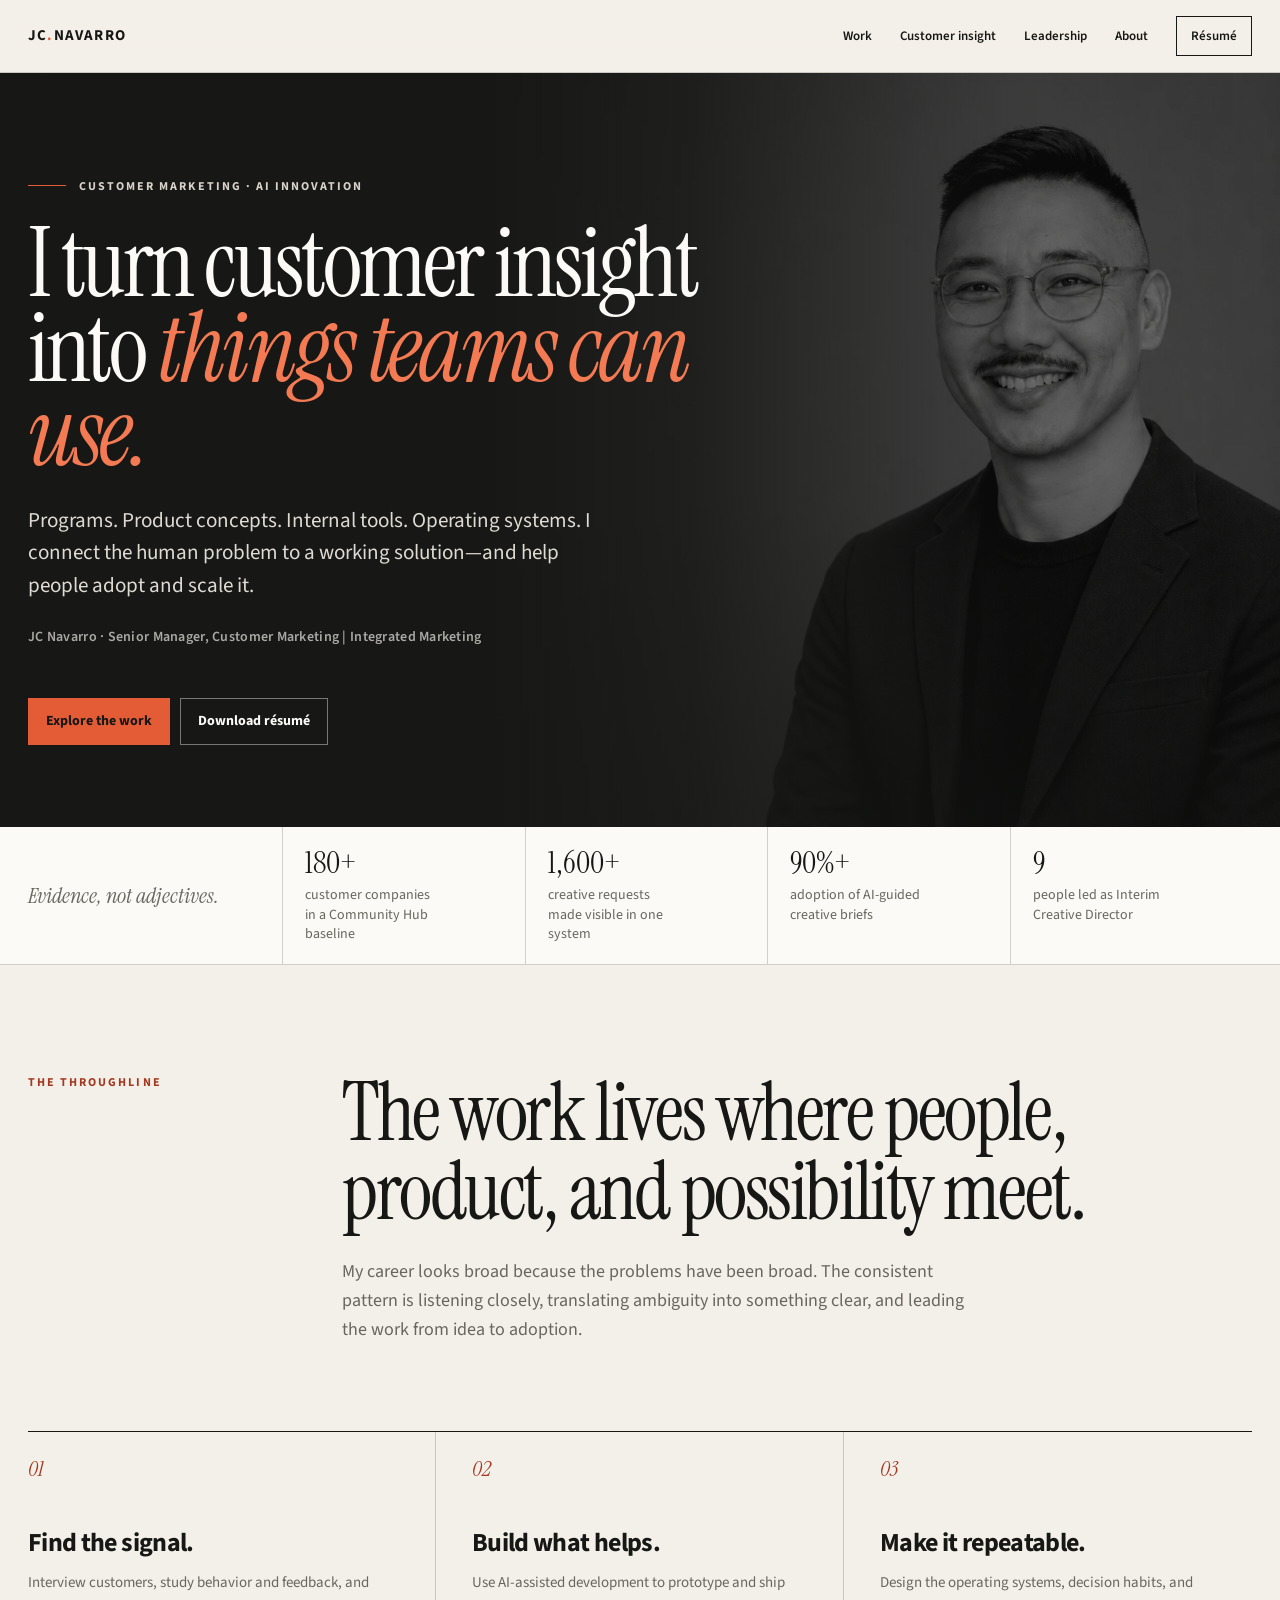
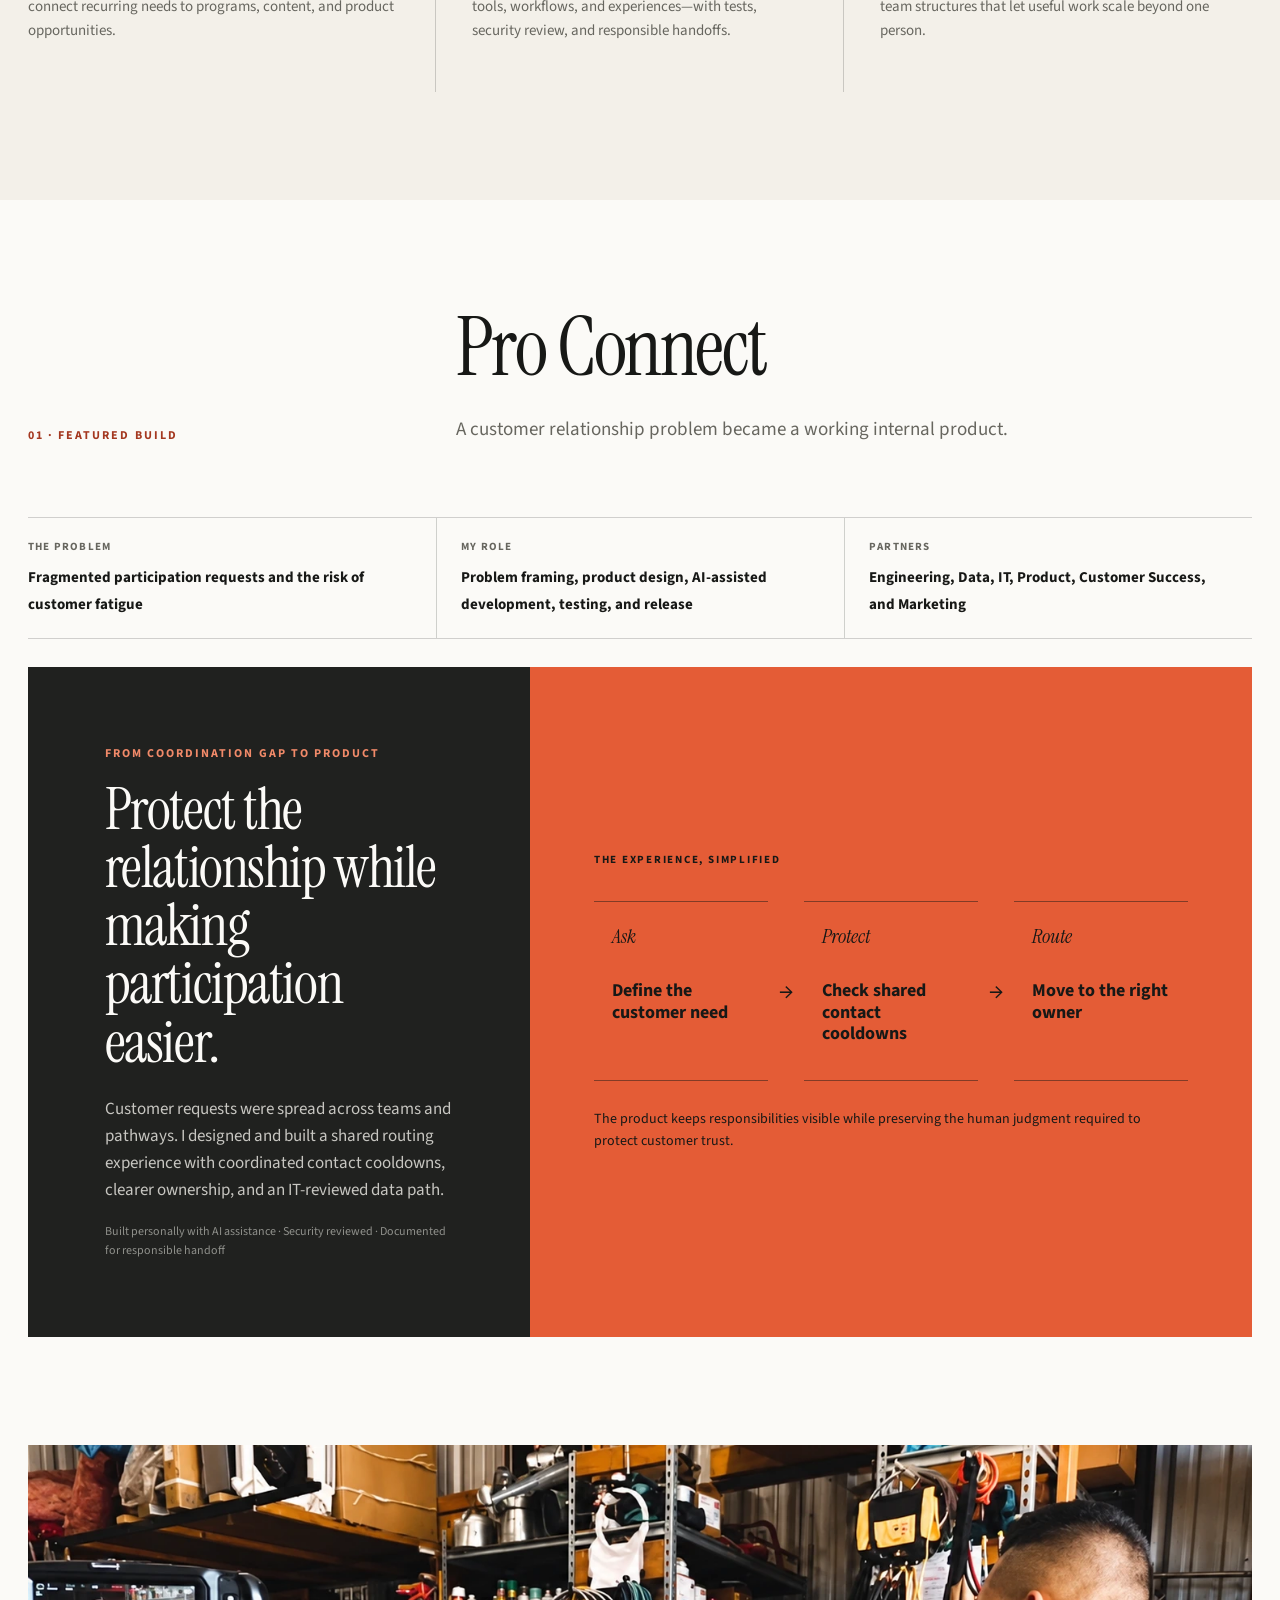
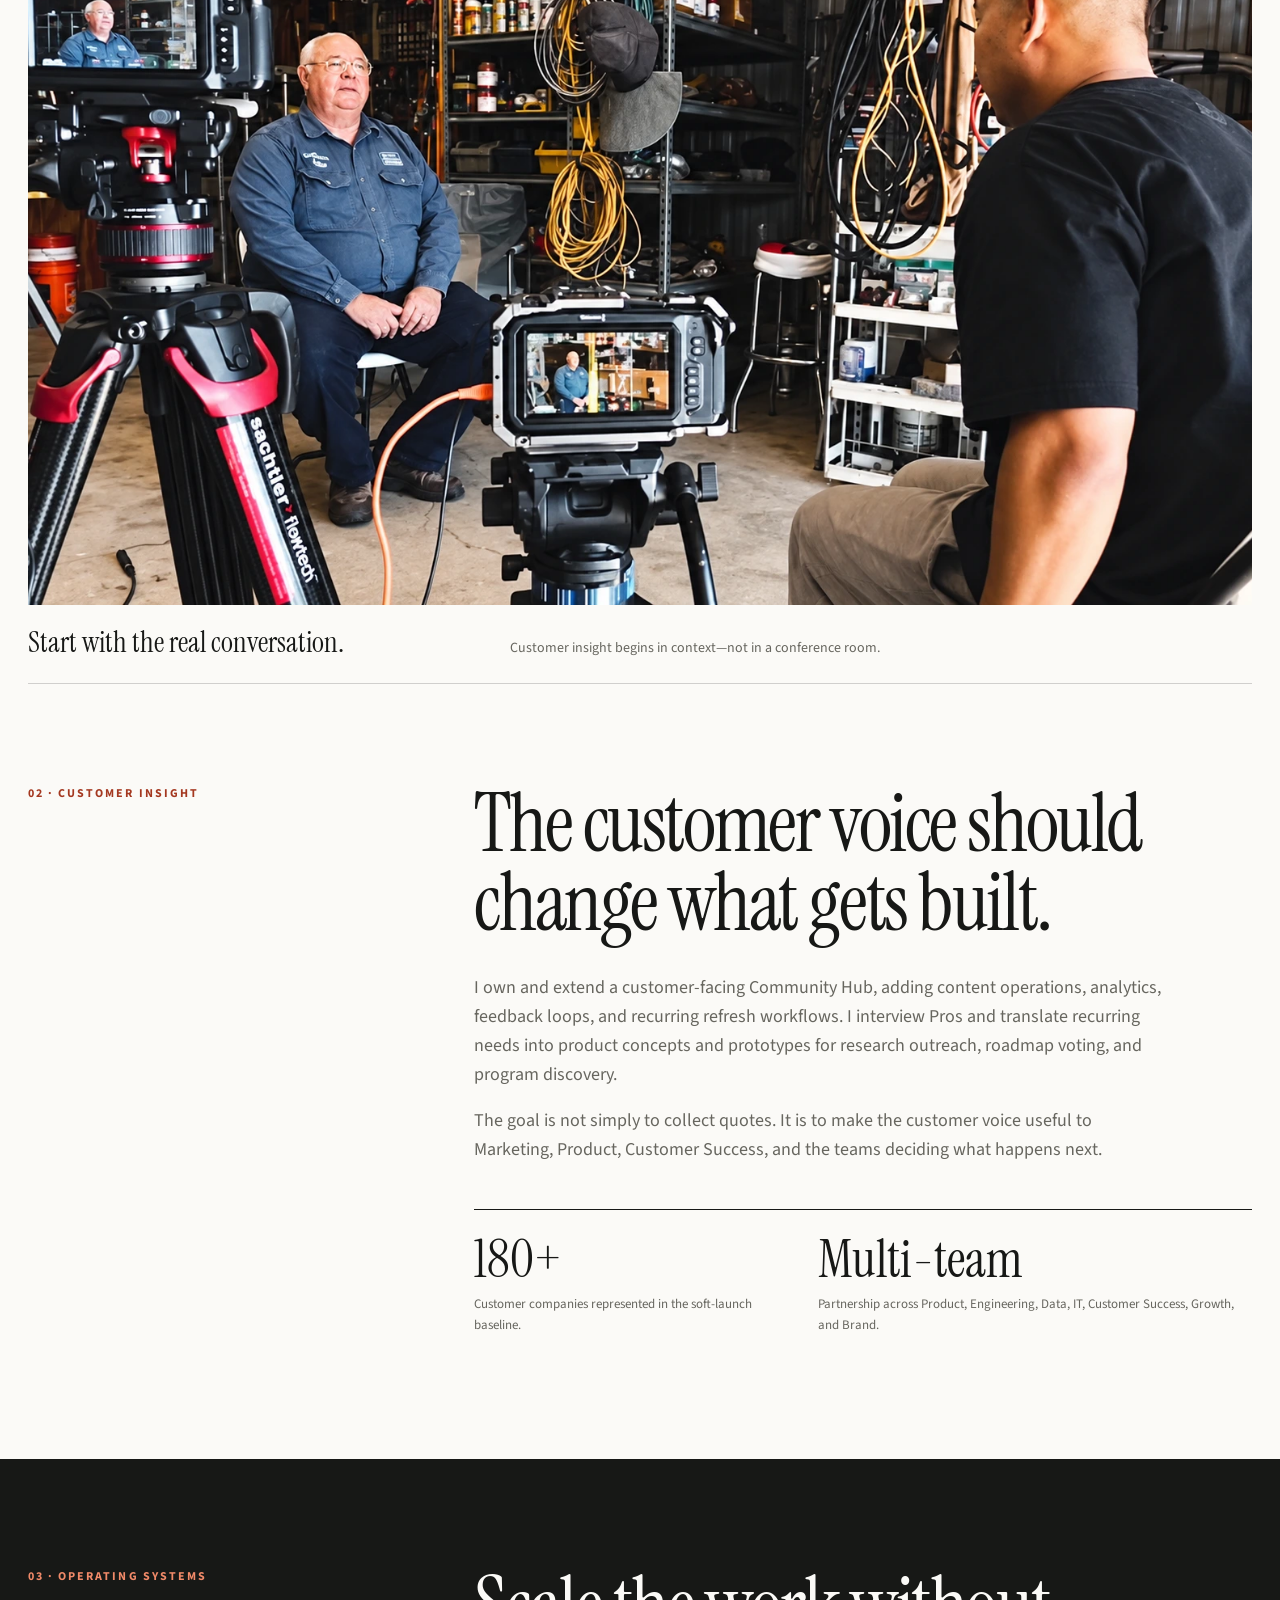
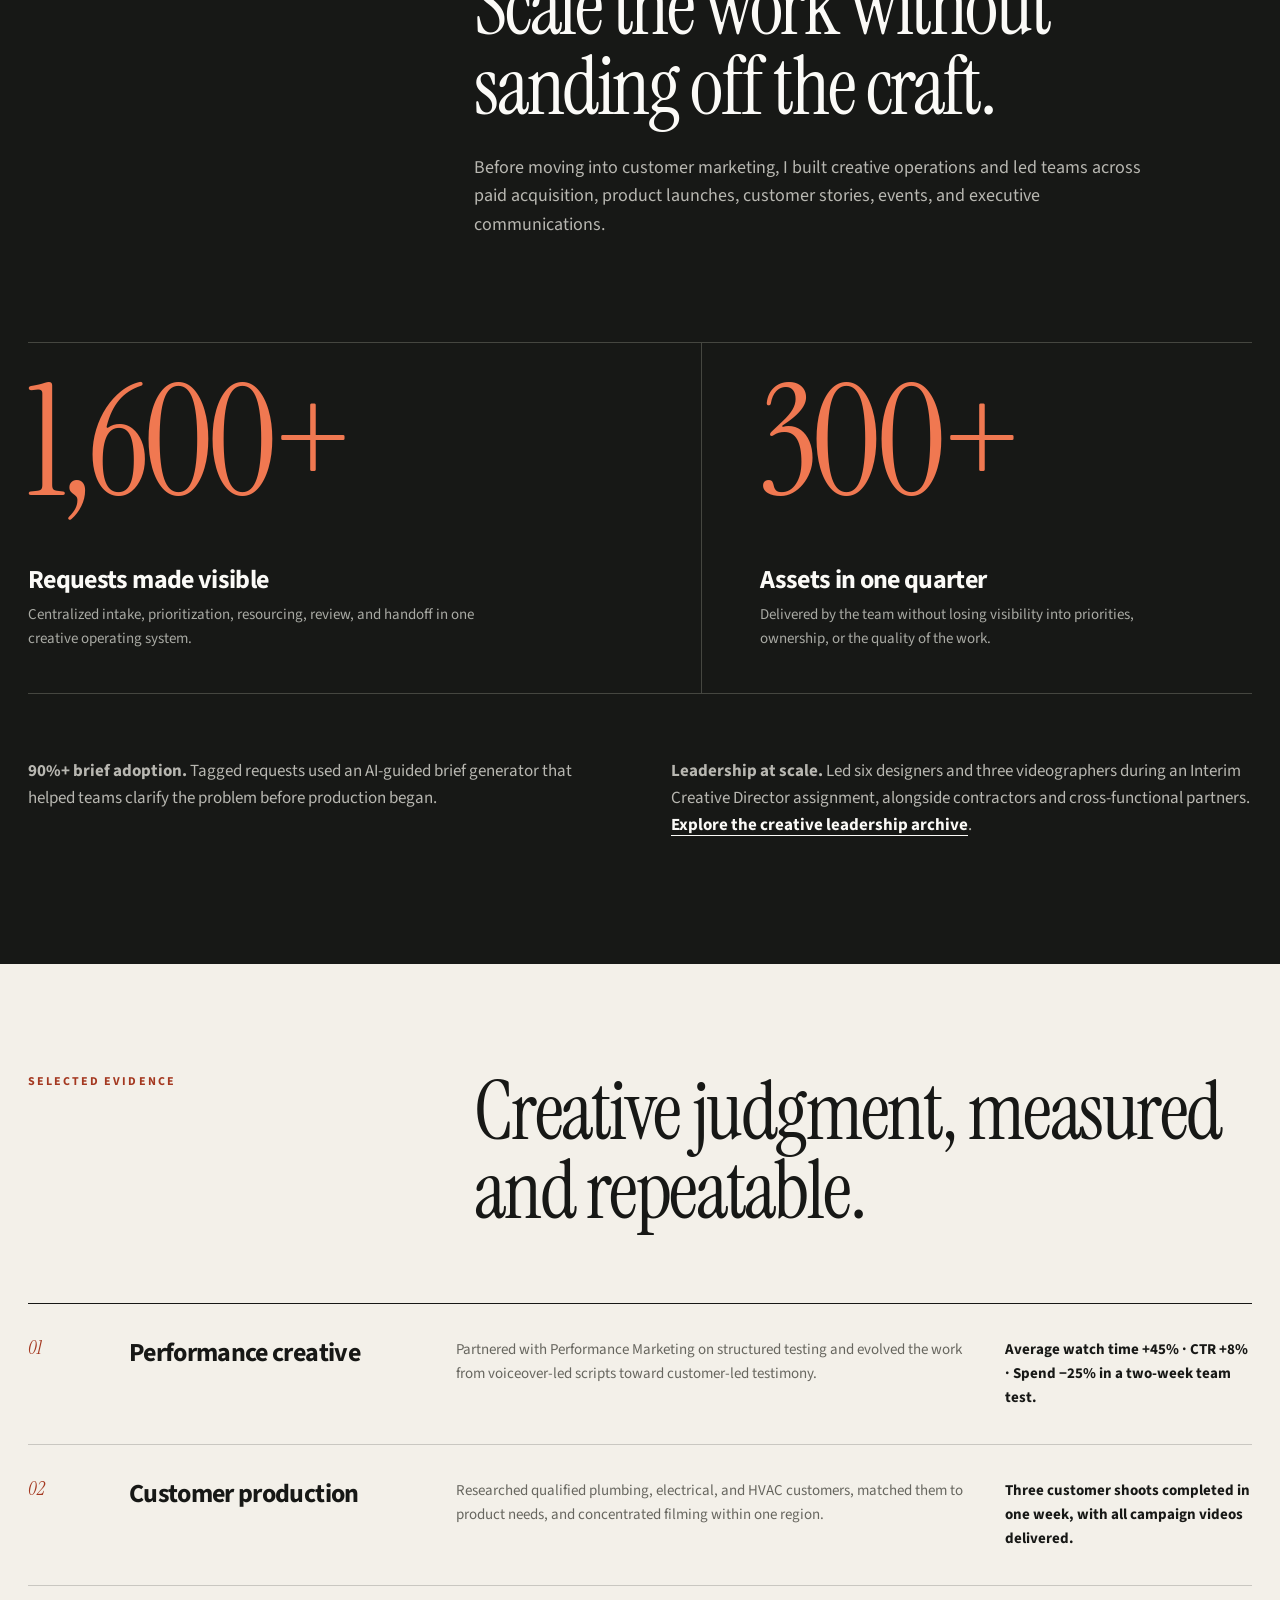
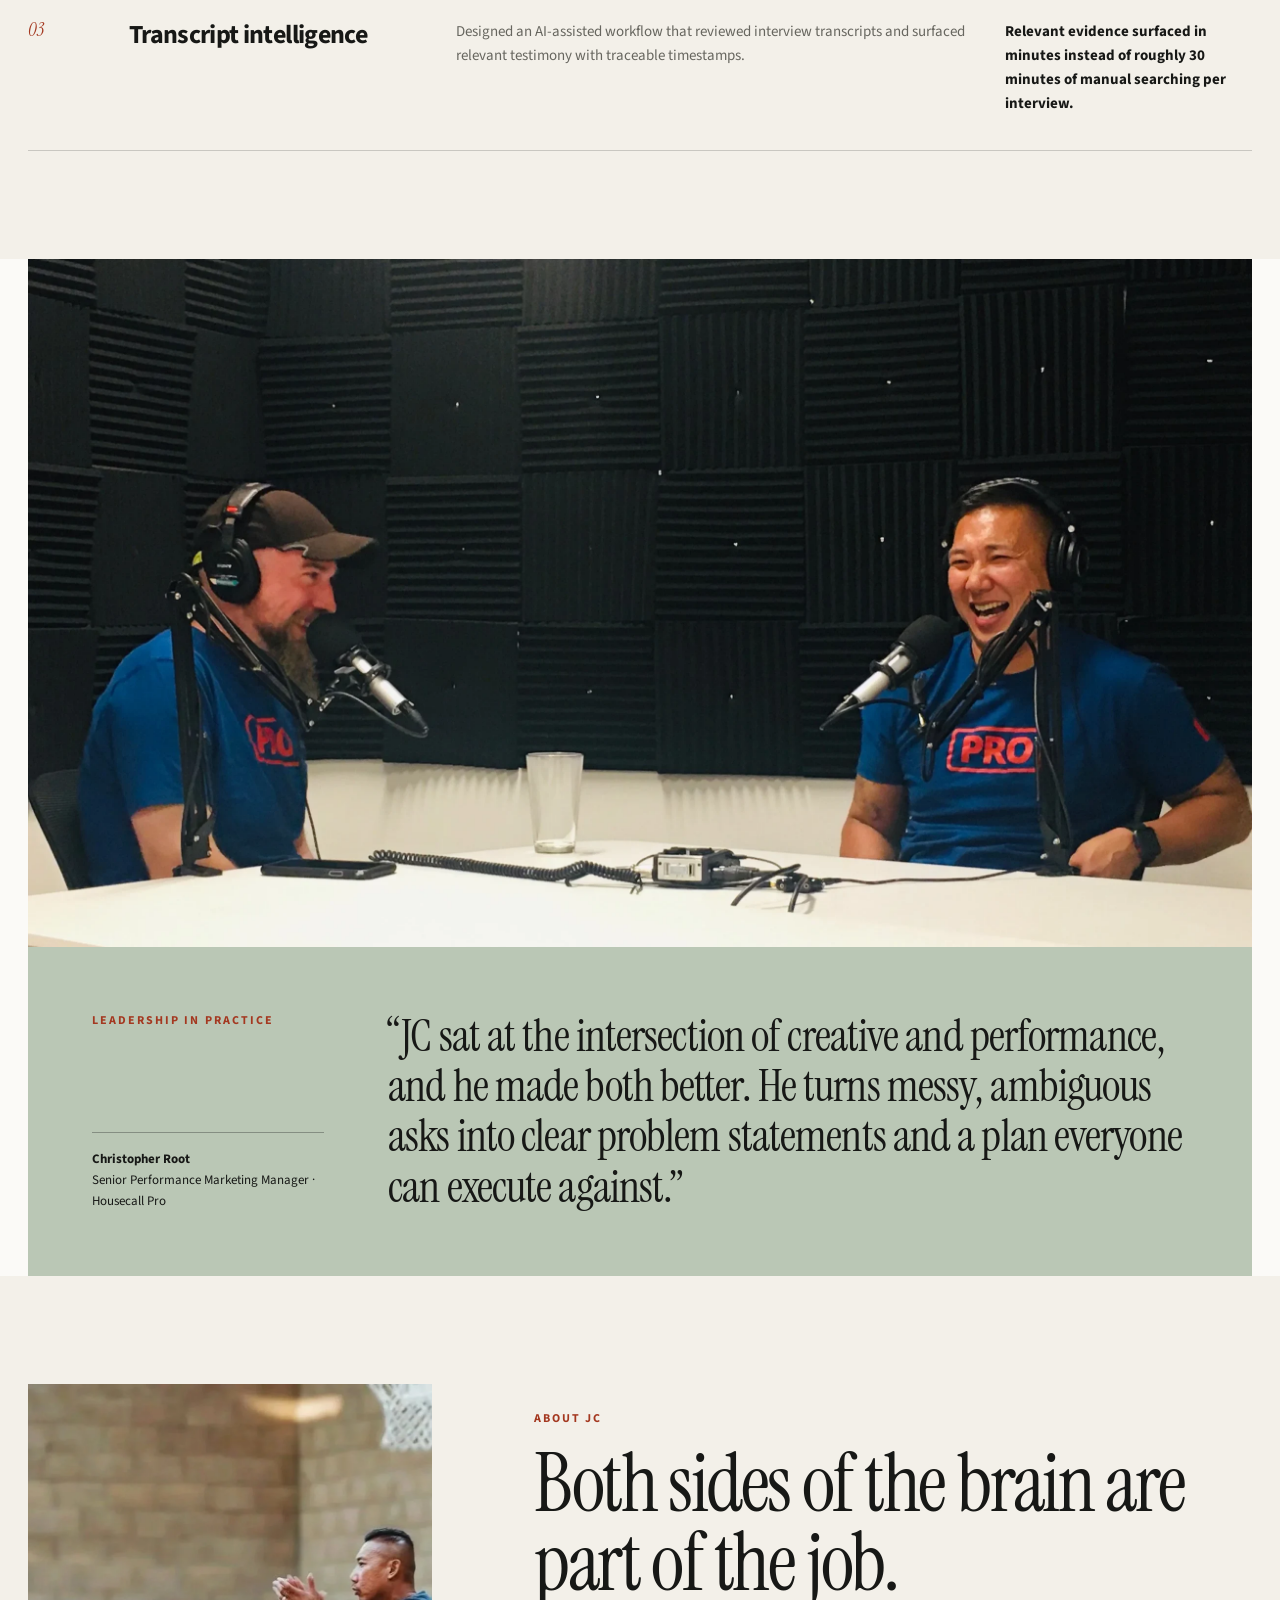
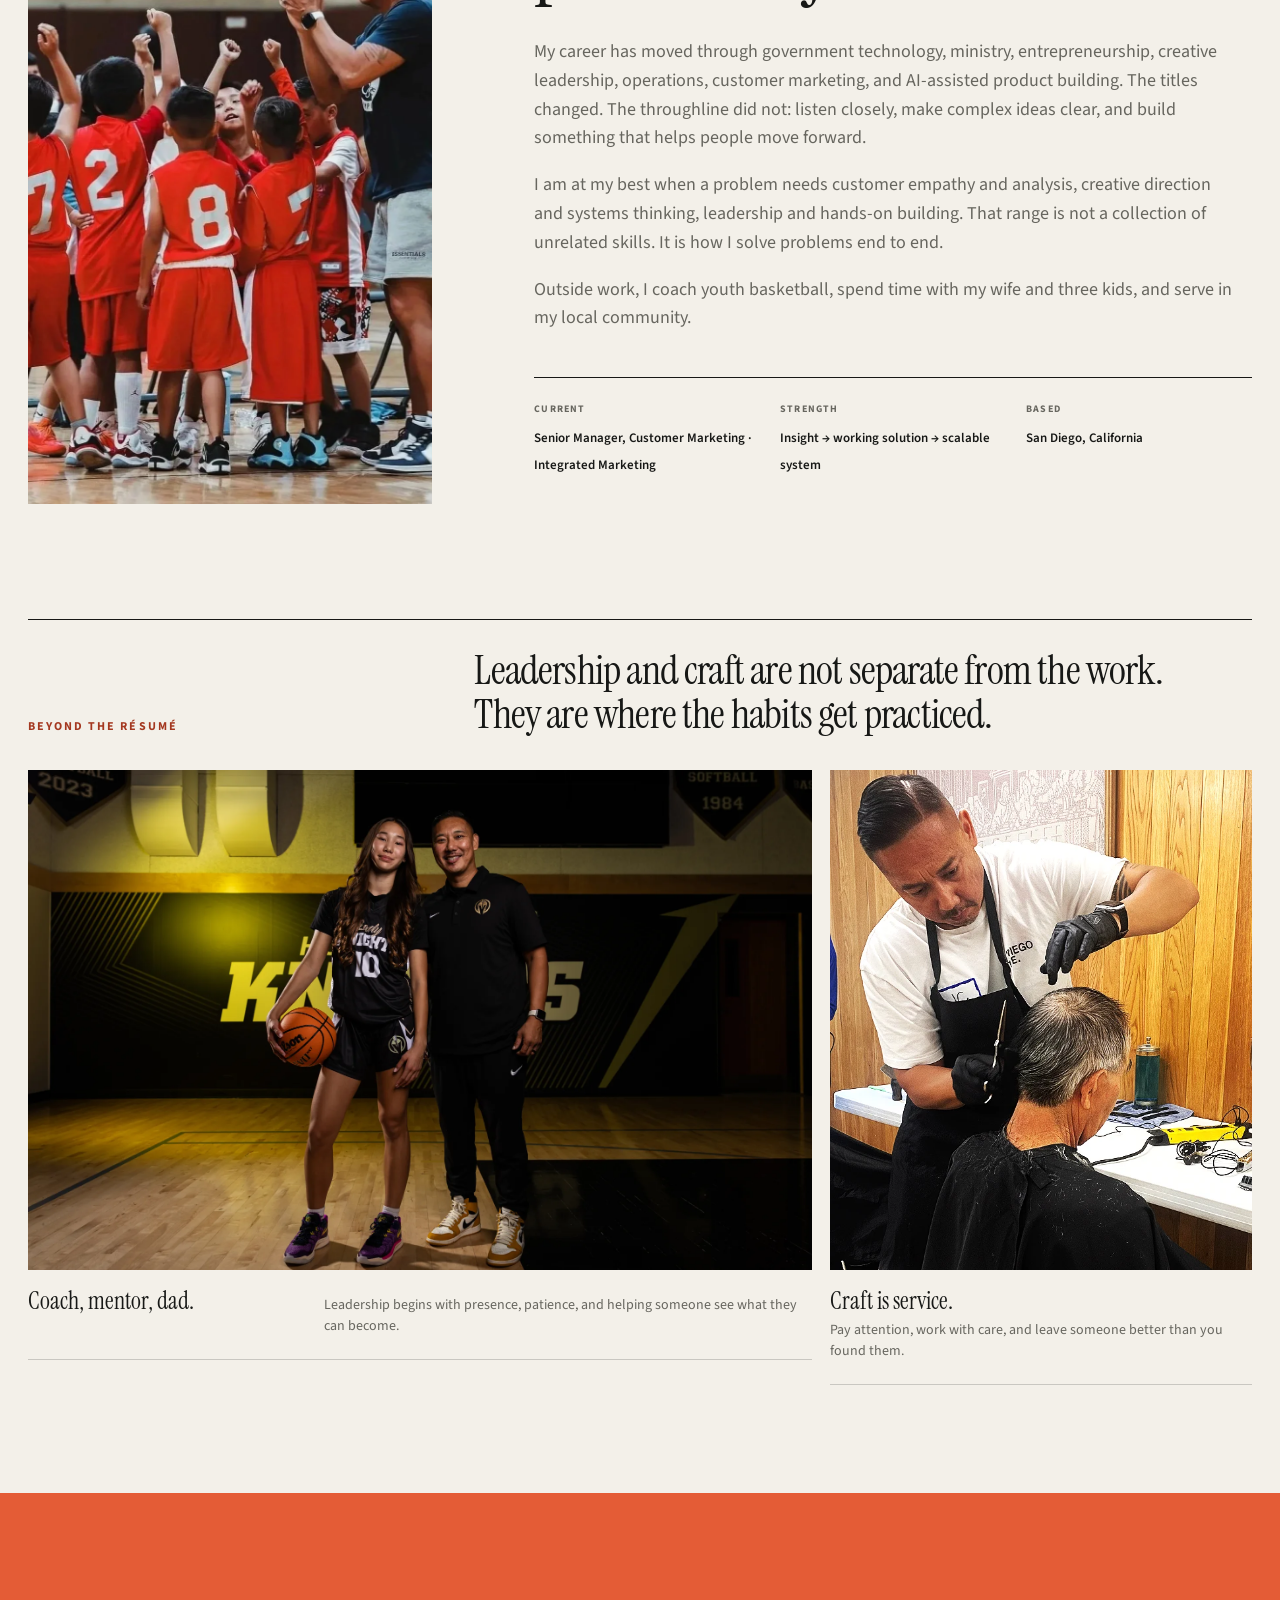
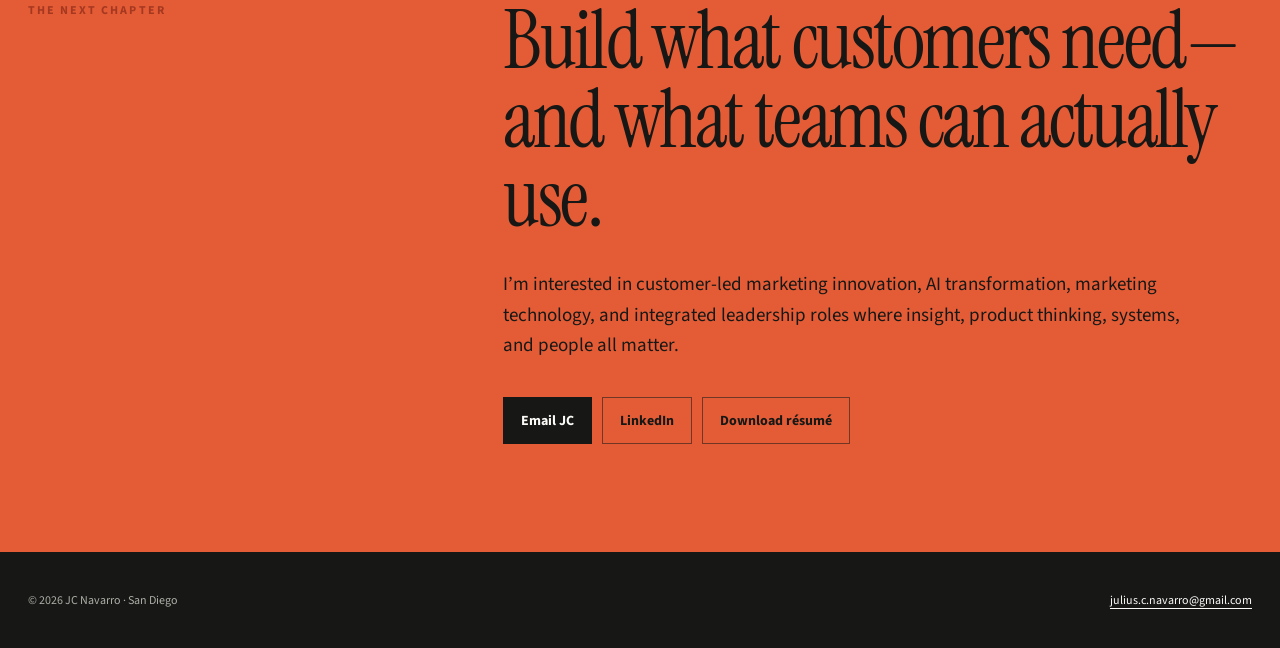
==== index.html @ 41248822 "Add life beyond the resume photo story" ====
<!doctype html>
<html lang="en">
<head>
  <meta charset="utf-8">
  <meta name="viewport" content="width=device-width, initial-scale=1">
  <meta name="description" content="JC Navarro is a customer marketing and AI innovation leader who turns customer insight into programs, products, internal tools, and scalable operating systems.">
  <title>JC Navarro — Customer Marketing and AI Innovation</title>
  <link rel="preconnect" href="https://fonts.googleapis.com">
  <link rel="preconnect" href="https://fonts.gstatic.com" crossorigin>
  <link href="https://fonts.googleapis.com/css2?family=Instrument+Serif:ital@0;1&amp;family=Source+Sans+3:wght@400;500;600;700&amp;display=swap" rel="stylesheet">
  <link rel="canonical" href="https://jcnavarro.net/">
  <link rel="icon" href="assets/favicon.ico">
  <link rel="apple-touch-icon" href="assets/apple-touch-icon.png">
  <meta property="og:image" content="assets/jc-navarro-hero-linkedin-bw-v3.webp">
  <meta property="og:title" content="JC Navarro — Customer Marketing and AI Innovation">
  <meta property="og:description" content="Customer insight, AI-assisted product building, creative systems, and team leadership.">
  <meta name="twitter:card" content="summary_large_image">
  <script type="application/ld+json">
  {
    "@context": "https://schema.org",
    "@type": "Person",
    "name": "JC Navarro",
    "url": "https://jcnavarro.net/",
    "jobTitle": "Senior Manager, Community Marketing",
    "worksFor": {"@type": "Organization", "name": "Housecall Pro"},
    "sameAs": ["https://www.linkedin.com/in/navarrojc/"]
  }
  </script>
  <style>
    :root {
      --ink: #171816;
      --paper: #f3f0e9;
      --white: #fbfaf7;
      --muted: #67665f;
      --accent: #e45c36;
      --accent-dark: #a43820;
      --sage: #bac7b5;
      --line: rgba(23, 24, 22, .19);
      --max: 1240px;
    }
    * { box-sizing: border-box; }
    html { scroll-behavior: smooth; }
    body { margin: 0; background: var(--paper); color: var(--ink); font: 400 17px/1.6 "Source Sans 3", sans-serif; }
    a { color: inherit; }
    img { display: block; max-width: 100%; }
    h1, h2, h3, p { margin-top: 0; }
    .shell { width: min(calc(100% - 56px), var(--max)); margin-inline: auto; }
    .skip { position: absolute; left: 18px; top: -80px; z-index: 100; padding: 10px 14px; background: var(--white); }
    .skip:focus { top: 12px; }
    a:focus-visible { outline: 3px solid #5778e8; outline-offset: 5px; }
    header { position: sticky; top: 0; z-index: 50; background: rgba(243, 240, 233, .92); border-bottom: 1px solid var(--line); backdrop-filter: blur(18px); }
    nav { min-height: 72px; display: flex; align-items: center; justify-content: space-between; gap: 28px; }
    .mark { text-decoration: none; font-size: 15px; font-weight: 700; letter-spacing: .08em; }
    .mark span { color: var(--accent); }
    .navlinks { display: flex; align-items: center; gap: 28px; }
    .navlinks a { text-decoration: none; font-size: 13px; font-weight: 600; }
    .navlinks a:not(.resume-link):hover { color: var(--accent-dark); }
    .resume-link { padding: 9px 14px; border: 1px solid var(--ink); }
    .resume-link:hover { background: var(--ink); color: var(--white); }
    .hero { position: relative; min-height: 735px; overflow: hidden; background: #171816; color: var(--white); }
    .hero-image { position: absolute; inset: 0; width: 100%; height: 100%; object-fit: cover; object-position: right center; filter: brightness(.62) contrast(1.08); }
    .hero:after { content: ""; position: absolute; inset: 0; background: linear-gradient(90deg, #171816 0%, #171816 38%, rgba(23,24,22,.88) 54%, rgba(23,24,22,.38) 79%, rgba(23,24,22,.28) 100%), linear-gradient(0deg, rgba(23,24,22,.4), transparent 42%); }
    .hero-content { position: relative; z-index: 2; min-height: 735px; display: flex; flex-direction: column; justify-content: center; align-items: flex-start; padding-block: 104px 82px; }
    .overline { margin-bottom: 26px; color: #d8d3ca; font-size: 12px; font-weight: 700; letter-spacing: .17em; text-transform: uppercase; }
    .overline:before { content: ""; display: inline-block; width: 38px; height: 1px; margin: 0 13px 4px 0; background: var(--accent); }
    h1 { max-width: 760px; margin-bottom: 28px; font: 400 clamp(63px, 7.5vw, 112px)/.88 "Instrument Serif", serif; letter-spacing: -.035em; }
    h1 em { color: #f47a53; font-weight: 400; }
    .hero-intro { max-width: 565px; margin-bottom: 0; color: #dedbd4; font-size: clamp(18px, 1.65vw, 22px); line-height: 1.55; }
    .hero-role { margin-top: 24px; color: #aaa9a4; font-size: 14px; font-weight: 600; letter-spacing: .02em; }
    .hero-actions { display: flex; flex-wrap: wrap; gap: 10px; margin-top: 36px; }
    .button { display: inline-flex; min-height: 47px; align-items: center; justify-content: center; padding: 11px 17px; border: 1px solid #777873; color: var(--white); text-decoration: none; font-size: 14px; font-weight: 700; }
    .button.primary { background: var(--accent); border-color: var(--accent); color: #171816; }
    .button:hover { background: var(--white); border-color: var(--white); color: var(--ink); }
    .proof-line { background: var(--white); border-bottom: 1px solid var(--line); }
    .proof-line .shell { min-height: 118px; display: grid; grid-template-columns: 1.05fr repeat(4, 1fr); align-items: stretch; }
    .proof-title { display: flex; align-items: center; padding-right: 28px; color: var(--muted); font: italic 22px/1.15 "Instrument Serif", serif; }
    .proof-item { min-height: 118px; display: flex; flex-direction: column; justify-content: flex-start; padding: 20px 22px; border-left: 1px solid var(--line); }
    .proof-item strong { font: 400 31px/1 "Instrument Serif", serif; font-variant-numeric: lining-nums tabular-nums; font-feature-settings: "lnum" 1, "tnum" 1; }
    .proof-item span { max-width: 19ch; margin-top: 8px; color: var(--muted); font-size: 14px; line-height: 1.38; }
    .section { padding-block: 108px; }
    .section.white { background: var(--white); }
    .eyebrow { color: var(--accent-dark); font-size: 12px; font-weight: 700; letter-spacing: .17em; text-transform: uppercase; }
    .eyebrow.light { color: #f18a69; }
    h2 { margin-bottom: 0; font: 400 clamp(49px, 6.3vw, 88px)/.98 "Instrument Serif", serif; letter-spacing: -.03em; }
    h3 { font-size: 26px; line-height: 1.17; letter-spacing: -.025em; }
    .thesis { display: grid; grid-template-columns: minmax(150px, .48fr) minmax(0, 1.72fr); gap: 60px; align-items: start; }
    .thesis h2 { max-width: 870px; }
    .thesis-copy { max-width: 650px; margin: 26px 0 0; }
    .thesis-copy p { color: var(--muted); font-size: 18px; line-height: 1.62; }
    .disciplines { display: grid; grid-template-columns: repeat(3, 1fr); margin-top: 68px; border-top: 1px solid var(--ink); }
    .discipline { min-height: 260px; padding: 26px 36px 0 0; border-right: 1px solid var(--line); }
    .discipline + .discipline { padding-left: 36px; }
    .discipline:last-child { border-right: 0; }
    .discipline-number { color: var(--accent-dark); font: italic 22px/1 "Instrument Serif", serif; }
    .discipline h3 { margin: 48px 0 13px; }
    .discipline p { color: var(--muted); font-size: 15px; }
    .case-hero { display: grid; grid-template-columns: .62fr 1.38fr; gap: 70px; align-items: end; margin-bottom: 72px; }
    .case-hero h2 { max-width: 850px; }
    .case-summary { max-width: 650px; margin: 28px 0 0; color: var(--muted); font-size: 19px; }
    .case-meta { display: grid; grid-template-columns: repeat(3, 1fr); margin-bottom: 28px; border-block: 1px solid var(--line); }
    .meta-item { padding: 20px 24px 20px 0; }
    .meta-item + .meta-item { padding-left: 24px; border-left: 1px solid var(--line); }
    .meta-item small { display: block; margin-bottom: 8px; color: var(--muted); font-size: 11px; font-weight: 700; letter-spacing: .11em; text-transform: uppercase; }
    .meta-item strong { font-size: 15px; line-height: 1.4; }
    .product-story { display: grid; grid-template-columns: minmax(0, .82fr) minmax(0, 1.18fr); min-height: 600px; background: #20211f; color: var(--white); }
    .product-narrative { padding: clamp(38px, 6vw, 84px); display: flex; flex-direction: column; justify-content: space-between; }
    .product-narrative h3 { max-width: 490px; margin: 18px 0 24px; font: 400 clamp(39px, 4.5vw, 62px)/1.01 "Instrument Serif", serif; }
    .product-narrative p { max-width: 530px; color: #c7c6c1; font-size: 17px; }
    .product-footnote { color: #8f908b; font-size: 12px; }
    .product-map { padding: clamp(36px, 5vw, 72px); background: var(--accent); color: var(--ink); display: flex; flex-direction: column; justify-content: center; }
    .map-label { margin-bottom: 32px; font-size: 11px; font-weight: 700; letter-spacing: .16em; text-transform: uppercase; }
    .route { display: grid; grid-template-columns: 1fr 36px 1fr 36px 1fr; align-items: stretch; }
    .route-step { min-height: 180px; padding: 24px 18px; border-block: 1px solid rgba(23,24,22,.48); display: flex; flex-direction: column; justify-content: flex-start; gap: 34px; }
    .route-step span { font: italic 20px/1 "Instrument Serif", serif; }
    .route-step strong { font-size: 18px; line-height: 1.2; }
    .route-arrow { align-self: center; text-align: center; font-size: 23px; }
    .route-note { max-width: 560px; margin: 28px 0 0; font-size: 14px; line-height: 1.55; }
    .photo-story { padding-block: 0; background: var(--white); }
    .photo-frame { position: relative; }
    .photo-frame img { width: 100%; max-height: 760px; object-fit: cover; }
    .photo-caption { display: grid; grid-template-columns: minmax(260px, .75fr) minmax(300px, 1.25fr); gap: 36px; align-items: baseline; width: 100%; padding: 22px 0 24px; border-bottom: 1px solid var(--line); }
    .photo-caption strong { font: 400 29px/1.1 "Instrument Serif", serif; }
    .photo-caption span { color: var(--muted); font-size: 14px; }
    .customer-copy { display: grid; grid-template-columns: .65fr 1.35fr; gap: 72px; padding-block: 100px 124px; }
    .customer-copy h2 { max-width: 820px; }
    .customer-body { max-width: 690px; margin-top: 32px; color: var(--muted); font-size: 18px; }
    .customer-outcomes { display: grid; grid-template-columns: 1fr 1.4fr; gap: 34px; margin-top: 44px; padding-top: 24px; border-top: 1px solid var(--ink); }
    .customer-outcomes strong { display: block; font: 400 52px/1 "Instrument Serif", serif; }
    .customer-outcomes span { display: block; margin-top: 8px; color: var(--muted); font-size: 13px; }
    .systems { background: var(--ink); color: var(--white); }
    .systems-head { display: grid; grid-template-columns: .65fr 1.35fr; gap: 72px; }
    .systems-head h2 { max-width: 850px; }
    .systems-intro { max-width: 680px; margin-top: 28px; color: #b8b7b1; font-size: 18px; }
    .numbers { display: grid; grid-template-columns: 1.1fr .9fr; margin-top: 84px; border-block: 1px solid #454640; }
    .number { min-height: 350px; padding: 42px 58px 42px 0; display: flex; flex-direction: column; justify-content: space-between; }
    .number + .number { padding-left: 58px; border-left: 1px solid #454640; }
    .number strong { color: #f07851; font: 400 clamp(82px, 12vw, 165px)/.76 "Instrument Serif", serif; letter-spacing: -.04em; }
    .number h3 { margin: 35px 0 8px; color: var(--white); }
    .number p { max-width: 470px; margin-bottom: 0; color: #a9aaa4; font-size: 15px; }
    .systems-lower { display: grid; grid-template-columns: 1fr 1fr; gap: 62px; padding-top: 64px; }
    .systems-lower p { color: #b8b7b1; }
    .systems-lower a { color: var(--white); font-weight: 700; text-underline-offset: 5px; }
    .work-head { display: grid; grid-template-columns: .65fr 1.35fr; gap: 72px; margin-bottom: 72px; }
    .work-list { border-top: 1px solid var(--ink); }
    .work-row { display: grid; grid-template-columns: .13fr .57fr 1fr .48fr; gap: 34px; padding: 34px 0; border-bottom: 1px solid var(--line); align-items: start; }
    .work-index { color: var(--accent-dark); font: italic 19px/1 "Instrument Serif", serif; }
    .work-row h3 { margin-bottom: 0; }
    .work-row p { margin-bottom: 0; color: var(--muted); font-size: 15px; }
    .work-result { color: var(--ink)!important; font-weight: 700; }
    .leadership { padding-block: 0; background: var(--white); }
    .leadership-image { position: relative; }
    .leadership-image img { width: 100%; height: auto; aspect-ratio: 16 / 9; object-fit: cover; }
    .quote-panel { display: grid; grid-template-columns: minmax(220px, .45fr) minmax(0, 1.55fr); gap: 28px 64px; align-items: start; width: 100%; padding: clamp(38px, 5vw, 70px); background: var(--sage); }
    .quote-panel .eyebrow { grid-column: 1; grid-row: 1; }
    blockquote { grid-column: 2; grid-row: 1 / span 2; margin: 0; font: 400 clamp(30px, 3.5vw, 48px)/1.12 "Instrument Serif", serif; letter-spacing: -.02em; }
    .quote-person { grid-column: 1; grid-row: 2; align-self: end; padding-top: 16px; border-top: 1px solid rgba(23,24,22,.32); font-size: 13px; }
    .quote-person strong { display: block; }
    .about { display: grid; grid-template-columns: minmax(280px, .72fr) minmax(0, 1.28fr); gap: clamp(54px, 8vw, 120px); align-items: center; }
    .about figure { margin: 0; }
    .about figure img { width: 100%; max-height: 720px; object-fit: cover; object-position: center 28%; }
    .about-copy h2 { max-width: 780px; margin: 16px 0 36px; }
    .about-copy > p { max-width: 700px; color: var(--muted); font-size: 18px; }
    .about-facts { display: grid; grid-template-columns: repeat(3, 1fr); gap: 20px; margin-top: 44px; padding-top: 23px; border-top: 1px solid var(--ink); }
    .about-facts small { display: block; margin-bottom: 7px; color: var(--muted); font-size: 10px; font-weight: 700; letter-spacing: .12em; text-transform: uppercase; }
    .about-facts span { font-size: 13px; font-weight: 600; line-height: 1.4; }
    .life-strip { margin-top: clamp(72px, 9vw, 120px); padding-top: 28px; border-top: 1px solid var(--ink); }
    .life-strip-head { display: grid; grid-template-columns: .65fr 1.35fr; gap: 72px; align-items: end; margin-bottom: 34px; }
    .life-strip-head p { max-width: 720px; margin: 0; font: 400 clamp(28px, 3.2vw, 43px)/1.08 "Instrument Serif", serif; letter-spacing: -.02em; }
    .life-gallery { display: grid; grid-template-columns: 1.3fr .7fr; gap: 18px; }
    .life-card { margin: 0; }
    .life-card img { width: 100%; height: 500px; object-fit: cover; }
    .life-card-wide img { object-position: 68% center; }
    .life-card figcaption { display: grid; grid-template-columns: minmax(170px, .72fr) minmax(0, 1.28fr); gap: 22px; align-items: baseline; padding: 18px 0 22px; border-bottom: 1px solid var(--line); }
    .life-card figcaption strong { font: 400 24px/1.08 "Instrument Serif", serif; }
    .life-card figcaption span { color: var(--muted); font-size: 14px; line-height: 1.5; }
    .life-card-haircut figcaption { grid-template-columns: 1fr; gap: 6px; }
    .closing { background: var(--accent); }
    .closing-grid { display: grid; grid-template-columns: .7fr 1.3fr; gap: 72px; align-items: start; }
    .closing h2 { max-width: 850px; }
    .closing-copy { max-width: 690px; margin: 32px 0 0; font-size: 19px; }
    .closing .button { border-color: rgba(23,24,22,.55); color: var(--ink); }
    .closing .button.primary { background: var(--ink); border-color: var(--ink); color: var(--white); }
    .closing .button:hover { background: var(--white); border-color: var(--white); color: var(--ink); }
    footer { background: var(--ink); color: #adada7; }
    footer .shell { min-height: 96px; display: flex; align-items: center; justify-content: space-between; gap: 20px; font-size: 12px; }
    footer a { color: var(--white); text-underline-offset: 4px; }
    .section[id] { scroll-margin-top: 72px; }
    @media (max-width: 980px) {
      .hero-image { width: 100%; object-position: right center; }
      .hero:after { background: linear-gradient(90deg, #171816 0%, rgba(23,24,22,.97) 42%, rgba(23,24,22,.5) 78%, rgba(23,24,22,.38) 100%), linear-gradient(0deg, rgba(23,24,22,.5), transparent 44%); }
      .hero-content { justify-content: flex-end; }
      .proof-line .shell { grid-template-columns: repeat(4, 1fr); }
      .proof-title { display: none; }
      .thesis, .case-hero, .customer-copy, .systems-head, .work-head, .closing-grid { grid-template-columns: 1fr; gap: 26px; }
      .thesis-copy { margin-left: 0; }
      .product-story { grid-template-columns: 1fr; }
      .product-narrative { min-height: 480px; }
      .work-row { grid-template-columns: .12fr .65fr 1.23fr; }
      .work-result { grid-column: 2 / -1; }
      .quote-panel { grid-template-columns: minmax(190px, .5fr) minmax(0, 1.5fr); gap: 28px 46px; }
    }
    @media (max-width: 700px) {
      .shell { width: min(calc(100% - 30px), var(--max)); }
      nav { min-height: 64px; }
      .navlinks a:not(.resume-link) { display: none; }
      .hero, .hero-content { min-height: 690px; }
      .hero-image { inset: 0; width: 100%; height: 52%; object-position: right center; }
      .hero:after { background: linear-gradient(0deg, #171816 0%, #171816 48%, rgba(23,24,22,.28) 72%, rgba(23,24,22,.08) 100%); }
      .hero-content { justify-content: flex-end; padding-block: 280px 48px; }
      h1 { font-size: clamp(54px, 16vw, 79px); }
      .hero-intro { font-size: 17px; }
      .hero-role { font-size: 12px; }
      .proof-line .shell { grid-template-columns: 1fr 1fr; }
      .proof-item { min-height: 94px; padding: 15px 12px; }
      .proof-item:nth-child(odd) { border-left: 0; }
      .proof-item:nth-child(-n+3) { border-bottom: 1px solid var(--line); }
      .section { padding-block: 74px; }
      h2 { font-size: clamp(45px, 14vw, 63px); }
      .disciplines { grid-template-columns: 1fr; margin-top: 55px; }
      .discipline, .discipline + .discipline { min-height: auto; padding: 24px 0 30px; border-right: 0; border-bottom: 1px solid var(--line); }
      .discipline h3 { margin-top: 28px; }
      .case-meta { grid-template-columns: 1fr; }
      .meta-item, .meta-item + .meta-item { padding: 16px 0; border-left: 0; border-bottom: 1px solid var(--line); }
      .meta-item:last-child { border-bottom: 0; }
      .product-narrative { min-height: 500px; }
      .route { grid-template-columns: 1fr; }
      .route-arrow { padding: 8px; transform: rotate(90deg); }
      .route-step { min-height: 120px; }
      .photo-caption { grid-template-columns: 1fr; gap: 6px; padding: 18px 0 20px; }
      .customer-copy { padding-block: 72px 86px; }
      .customer-outcomes, .numbers, .systems-lower { grid-template-columns: 1fr; }
      .number, .number + .number { min-height: 270px; padding: 38px 0; border-left: 0; border-bottom: 1px solid #454640; }
      .number strong { font-size: clamp(88px, 29vw, 135px); }
      .work-row { grid-template-columns: 34px 1fr; gap: 20px 14px; }
      .work-row > p, .work-result { grid-column: 2; }
      .quote-panel { grid-template-columns: 1fr; gap: 22px; padding: 34px 24px 38px; }
      .quote-panel .eyebrow, blockquote, .quote-person { grid-column: 1; grid-row: auto; }
      .about { grid-template-columns: 1fr; }
      .about figure img { max-height: 540px; object-position: center 26%; }
      .about-facts { grid-template-columns: 1fr; }
      .life-strip-head, .life-gallery { grid-template-columns: 1fr; }
      .life-strip-head { gap: 12px; }
      .life-gallery { gap: 28px; }
      .life-card img { height: auto; aspect-ratio: 4 / 3; }
      .life-card-haircut img { aspect-ratio: 4 / 5; }
      .life-card figcaption { grid-template-columns: 1fr; gap: 6px; }
      footer .shell { padding-block: 24px; flex-direction: column; align-items: flex-start; }
    }
    @media (prefers-reduced-motion: reduce) { html { scroll-behavior: auto; } }
  </style>
</head>
<body>
  <a class="skip" href="#main">Skip to content</a>
  <header>
    <nav class="shell" aria-label="Primary navigation">
      <a class="mark" href="#top">JC<span>.</span>NAVARRO</a>
      <div class="navlinks">
        <a href="#work">Work</a>
        <a href="#insight">Customer insight</a>
        <a href="#leadership">Leadership</a>
        <a href="#about">About</a>
        <a class="resume-link" href="JC_Navarro_Resume.pdf" target="_blank" rel="noopener">Résumé</a>
      </div>
    </nav>
  </header>
  <main id="main">
    <section class="hero" id="top">
      <img class="hero-image" src="assets/jc-navarro-hero-linkedin-bw-v3.webp" alt="JC Navarro smiling in a blazer in a black-and-white studio portrait" width="1672" height="941" fetchpriority="high">
      <div class="hero-content shell">
        <div class="overline">Customer marketing · AI innovation</div>
        <h1>I turn customer insight into <em>things teams can use.</em></h1>
        <p class="hero-intro">Programs. Product concepts. Internal tools. Operating systems. I connect the human problem to a working solution—and help people adopt and scale it.</p>
        <p class="hero-role">JC Navarro · Senior Manager, Customer Marketing | Integrated Marketing</p>
        <div class="hero-actions"><a class="button primary" href="#work">Explore the work</a><a class="button" href="JC_Navarro_Resume.pdf" target="_blank" rel="noopener">Download résumé</a></div>
      </div>
    </section>
    <div class="proof-line" aria-label="Selected impact"><div class="shell">
      <div class="proof-title">Evidence, not adjectives.</div>
      <div class="proof-item"><strong>180+</strong><span>customer companies in a Community Hub baseline</span></div>
      <div class="proof-item"><strong>1,600+</strong><span>creative requests made visible in one system</span></div>
      <div class="proof-item"><strong>90%+</strong><span>adoption of AI-guided creative briefs</span></div>
      <div class="proof-item"><strong>9</strong><span>people led as Interim Creative Director</span></div>
    </div></div>
    <section class="section shell">
      <div class="thesis"><div class="eyebrow">The throughline</div><div><h2>The work lives where people, product, and possibility meet.</h2><div class="thesis-copy"><p>My career looks broad because the problems have been broad. The consistent pattern is listening closely, translating ambiguity into something clear, and leading the work from idea to adoption.</p></div></div></div>
      <div class="disciplines">
        <article class="discipline"><div class="discipline-number">01</div><h3>Find the signal.</h3><p>Interview customers, study behavior and feedback, and connect recurring needs to programs, content, and product opportunities.</p></article>
        <article class="discipline"><div class="discipline-number">02</div><h3>Build what helps.</h3><p>Use AI-assisted development to prototype and ship tools, workflows, and experiences—with tests, security review, and responsible handoffs.</p></article>
        <article class="discipline"><div class="discipline-number">03</div><h3>Make it repeatable.</h3><p>Design the operating systems, decision habits, and team structures that let useful work scale beyond one person.</p></article>
      </div>
    </section>
    <section class="section white" id="work"><div class="shell">
      <div class="case-hero"><div class="eyebrow">01 · Featured build</div><div><h2>Pro Connect</h2><p class="case-summary">A customer relationship problem became a working internal product.</p></div></div>
      <div class="case-meta"><div class="meta-item"><small>The problem</small><strong>Fragmented participation requests and the risk of customer fatigue</strong></div><div class="meta-item"><small>My role</small><strong>Problem framing, product design, AI-assisted development, testing, and release</strong></div><div class="meta-item"><small>Partners</small><strong>Engineering, Data, IT, Product, Customer Success, and Marketing</strong></div></div>
      <div class="product-story"><div class="product-narrative"><div><div class="eyebrow light">From coordination gap to product</div><h3>Protect the relationship while making participation easier.</h3><p>Customer requests were spread across teams and pathways. I designed and built a shared routing experience with coordinated contact cooldowns, clearer ownership, and an IT-reviewed data path.</p></div><div class="product-footnote">Built personally with AI assistance · Security reviewed · Documented for responsible handoff</div></div>
      <div class="product-map" role="img" aria-label="Conceptual flow from a customer participation request through relationship safeguards to the right owner"><div class="map-label">The experience, simplified</div><div class="route"><div class="route-step"><span>Ask</span><strong>Define the customer need</strong></div><div class="route-arrow" aria-hidden="true">→</div><div class="route-step"><span>Protect</span><strong>Check shared contact cooldowns</strong></div><div class="route-arrow" aria-hidden="true">→</div><div class="route-step"><span>Route</span><strong>Move to the right owner</strong></div></div><p class="route-note">The product keeps responsibilities visible while preserving the human judgment required to protect customer trust.</p></div></div>
    </div></section>
    <section class="photo-story" id="insight">
      <div class="photo-frame shell"><img src="assets/jc-production-enhanced.webp" alt="JC conducting a customer interview in a service professional's workshop" width="1672" height="940" loading="lazy"><div class="photo-caption"><strong>Start with the real conversation.</strong><span>Customer insight begins in context—not in a conference room.</span></div></div>
      <div class="customer-copy shell"><div class="eyebrow">02 · Customer insight</div><div><h2>The customer voice should change what gets built.</h2><div class="customer-body"><p>I own and extend a customer-facing Community Hub, adding content operations, analytics, feedback loops, and recurring refresh workflows. I interview Pros and translate recurring needs into product concepts and prototypes for research outreach, roadmap voting, and program discovery.</p><p>The goal is not simply to collect quotes. It is to make the customer voice useful to Marketing, Product, Customer Success, and the teams deciding what happens next.</p></div><div class="customer-outcomes"><div><strong>180+</strong><span>Customer companies represented in the soft-launch baseline.</span></div><div><strong>Multi-team</strong><span>Partnership across Product, Engineering, Data, IT, Customer Success, Growth, and Brand.</span></div></div></div></div>
    </section>
    <section class="section systems" aria-labelledby="systems-title"><div class="shell">
      <div class="systems-head"><div class="eyebrow light">03 · Operating systems</div><div><h2 id="systems-title">Scale the work without sanding off the craft.</h2><p class="systems-intro">Before moving into customer marketing, I built creative operations and led teams across paid acquisition, product launches, customer stories, events, and executive communications.</p></div></div>
      <div class="numbers"><article class="number"><strong>1,600+</strong><div><h3>Requests made visible</h3><p>Centralized intake, prioritization, resourcing, review, and handoff in one creative operating system.</p></div></article><article class="number"><strong>300+</strong><div><h3>Assets in one quarter</h3><p>Delivered by the team without losing visibility into priorities, ownership, or the quality of the work.</p></div></article></div>
      <div class="systems-lower"><p><strong>90%+ brief adoption.</strong> Tagged requests used an AI-guided brief generator that helped teams clarify the problem before production began.</p><p><strong>Leadership at scale.</strong> Led six designers and three videographers during an Interim Creative Director assignment, alongside contractors and cross-functional partners. <a href="creative-leadership.html">Explore the creative leadership archive</a>.</p></div>
    </div></section>
    <section class="section shell" aria-labelledby="evidence-title">
      <div class="work-head"><div class="eyebrow">Selected evidence</div><h2 id="evidence-title">Creative judgment, measured and repeatable.</h2></div>
      <div class="work-list">
        <article class="work-row"><div class="work-index">01</div><h3>Performance creative</h3><p>Partnered with Performance Marketing on structured testing and evolved the work from voiceover-led scripts toward customer-led testimony.</p><p class="work-result">Average watch time +45% · CTR +8% · Spend −25% in a two-week team test.</p></article>
        <article class="work-row"><div class="work-index">02</div><h3>Customer production</h3><p>Researched qualified plumbing, electrical, and HVAC customers, matched them to product needs, and concentrated filming within one region.</p><p class="work-result">Three customer shoots completed in one week, with all campaign videos delivered.</p></article>
        <article class="work-row"><div class="work-index">03</div><h3>Transcript intelligence</h3><p>Designed an AI-assisted workflow that reviewed interview transcripts and surfaced relevant testimony with traceable timestamps.</p><p class="work-result">Relevant evidence surfaced in minutes instead of roughly 30 minutes of manual searching per interview.</p></article>
      </div>
    </section>
    <section class="leadership" id="leadership"><div class="leadership-image shell"><img src="assets/jc-navarro-conversation.webp" alt="JC Navarro and a guest sharing a laugh during a recorded conversation" width="2500" height="1406" loading="lazy"><div class="quote-panel"><div class="eyebrow">Leadership in practice</div><blockquote>“JC sat at the intersection of creative and performance, and he made both better. He turns messy, ambiguous asks into clear problem statements and a plan everyone can execute against.”</blockquote><div class="quote-person"><strong>Christopher Root</strong><span>Senior Performance Marketing Manager · Housecall Pro</span></div></div></div></section>
    <section class="section shell" id="about">
      <div class="about"><figure><img src="assets/jc-coaching.webp" alt="JC coaching a youth basketball team during a game" width="1119" height="1492" loading="lazy"></figure><div class="about-copy"><div class="eyebrow">About JC</div><h2>Both sides of the brain are part of the job.</h2><p>My career has moved through government technology, ministry, entrepreneurship, creative leadership, operations, customer marketing, and AI-assisted product building. The titles changed. The throughline did not: listen closely, make complex ideas clear, and build something that helps people move forward.</p><p>I am at my best when a problem needs customer empathy and analysis, creative direction and systems thinking, leadership and hands-on building. That range is not a collection of unrelated skills. It is how I solve problems end to end.</p><p>Outside work, I coach youth basketball, spend time with my wife and three kids, and serve in my local community.</p><div class="about-facts"><div><small>Current</small><span>Senior Manager, Customer Marketing · Integrated Marketing</span></div><div><small>Strength</small><span>Insight → working solution → scalable system</span></div><div><small>Based</small><span>San Diego, California</span></div></div></div></div>
      <div class="life-strip">
        <div class="life-strip-head"><div class="eyebrow">Beyond the résumé</div><p>Leadership and craft are not separate from the work. They are where the habits get practiced.</p></div>
        <div class="life-gallery">
          <figure class="life-card life-card-wide"><img src="assets/jc-aliyah-basketball.webp" alt="JC Navarro standing beside a youth basketball player after a team portrait" width="1800" height="1201" loading="lazy"><figcaption><strong>Coach, mentor, dad.</strong><span>Leadership begins with presence, patience, and helping someone see what they can become.</span></figcaption></figure>
          <figure class="life-card life-card-haircut"><img src="assets/jc-cutting-hair.webp" alt="JC Navarro carefully cutting a man's hair" width="640" height="853" loading="lazy"><figcaption><strong>Craft is service.</strong><span>Pay attention, work with care, and leave someone better than you found them.</span></figcaption></figure>
        </div>
      </div>
    </section>
    <section class="section closing" id="contact"><div class="closing-grid shell"><div class="eyebrow">The next chapter</div><div><h2>Build what customers need—and what teams can actually use.</h2><p class="closing-copy">I’m interested in customer-led marketing innovation, AI transformation, marketing technology, and integrated leadership roles where insight, product thinking, systems, and people all matter.</p><div class="hero-actions"><a class="button primary" href="mailto:julius.c.navarro@gmail.com">Email JC</a><a class="button" href="https://www.linkedin.com/in/navarrojc/" target="_blank" rel="noopener noreferrer">LinkedIn</a><a class="button" href="JC_Navarro_Resume.pdf" download>Download résumé</a></div></div></div></section>
  </main>
  <footer><div class="shell"><span>© 2026 JC Navarro · San Diego</span><span><a href="mailto:julius.c.navarro@gmail.com">julius.c.navarro@gmail.com</a></span></div></footer>
</body>
</html>
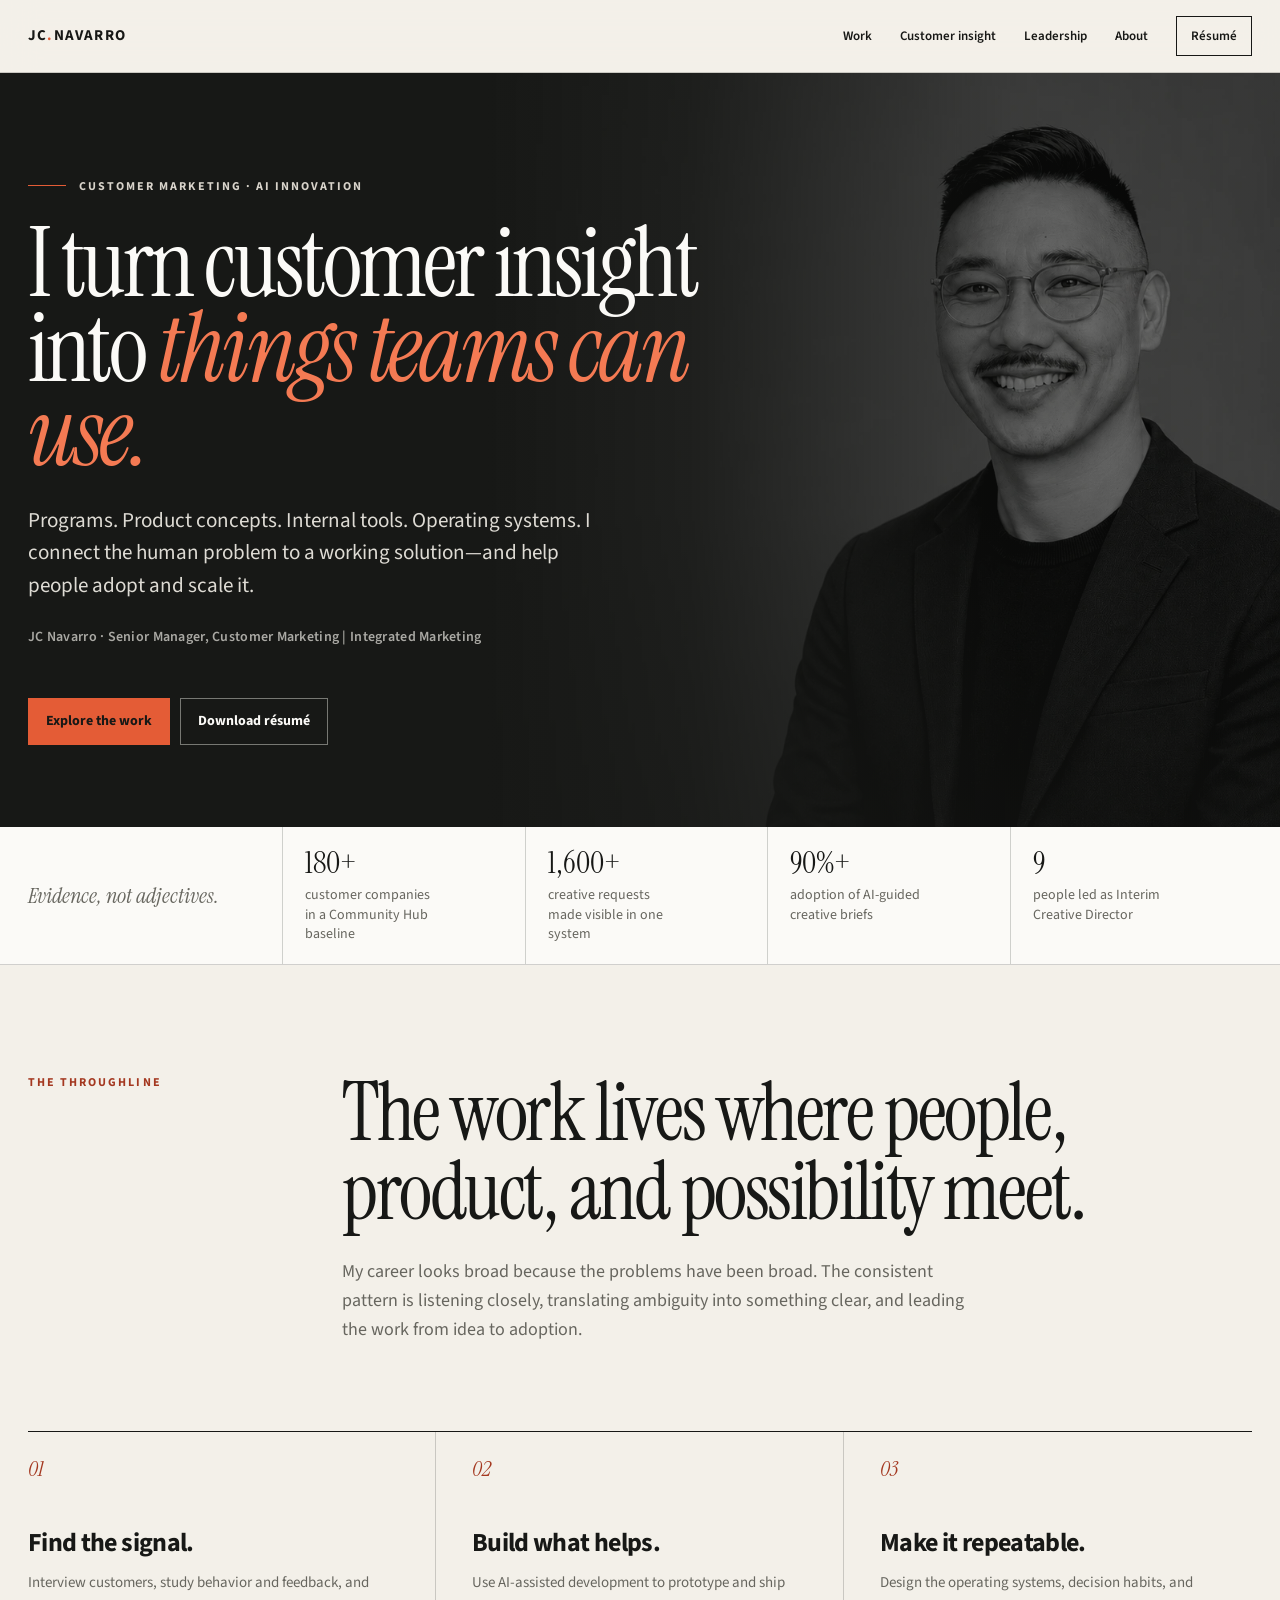
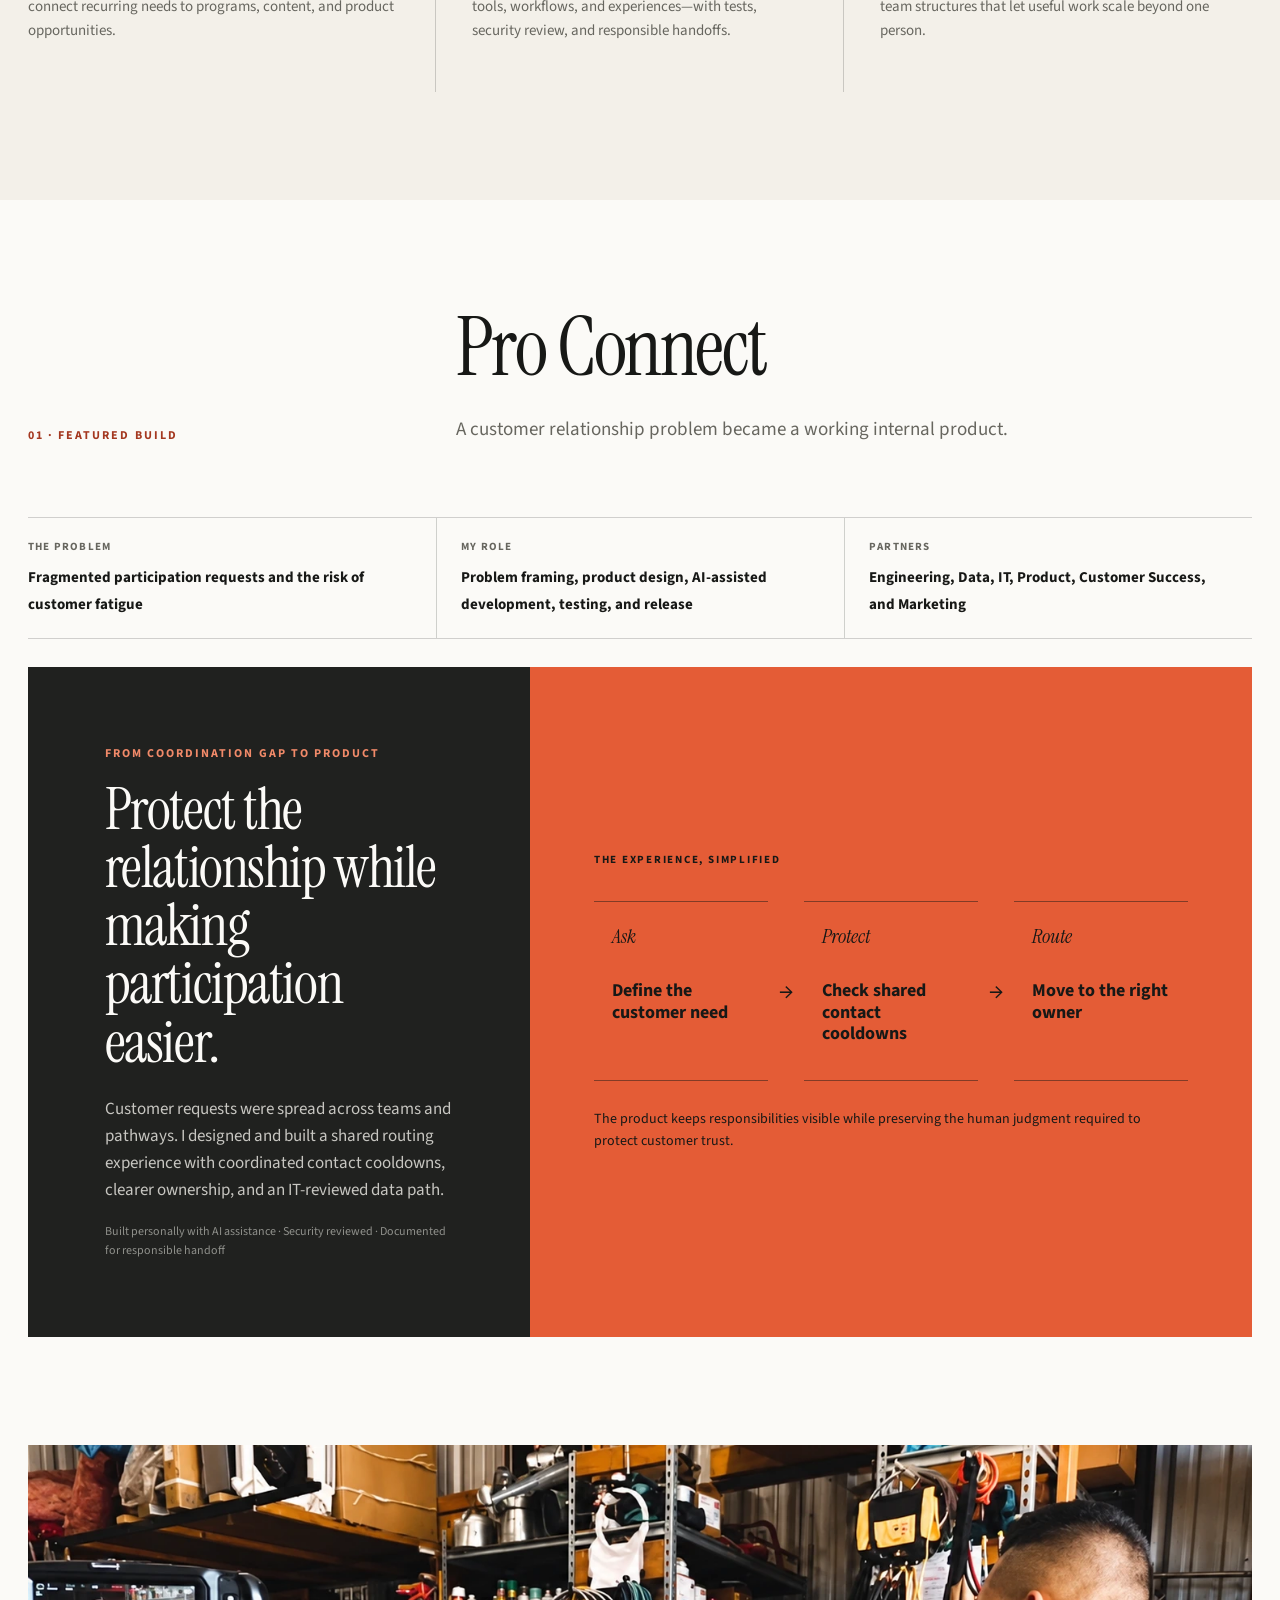
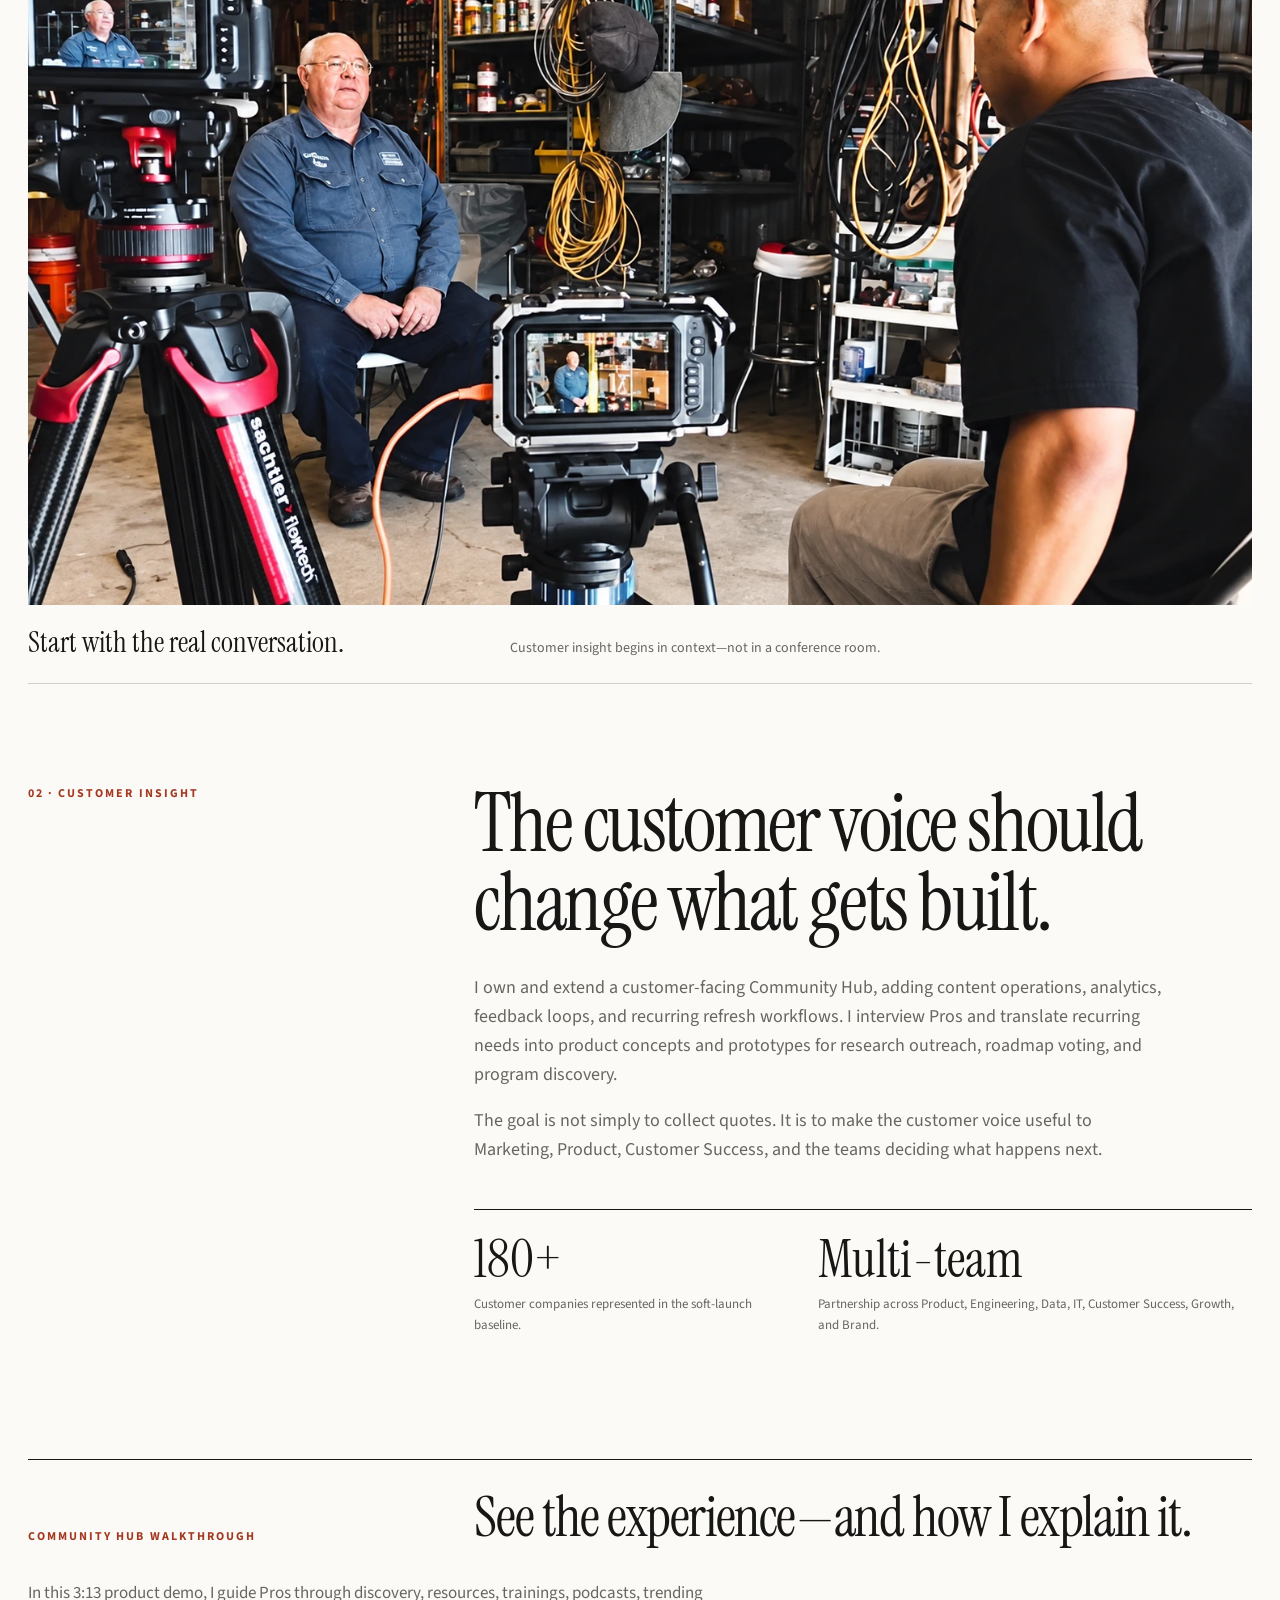
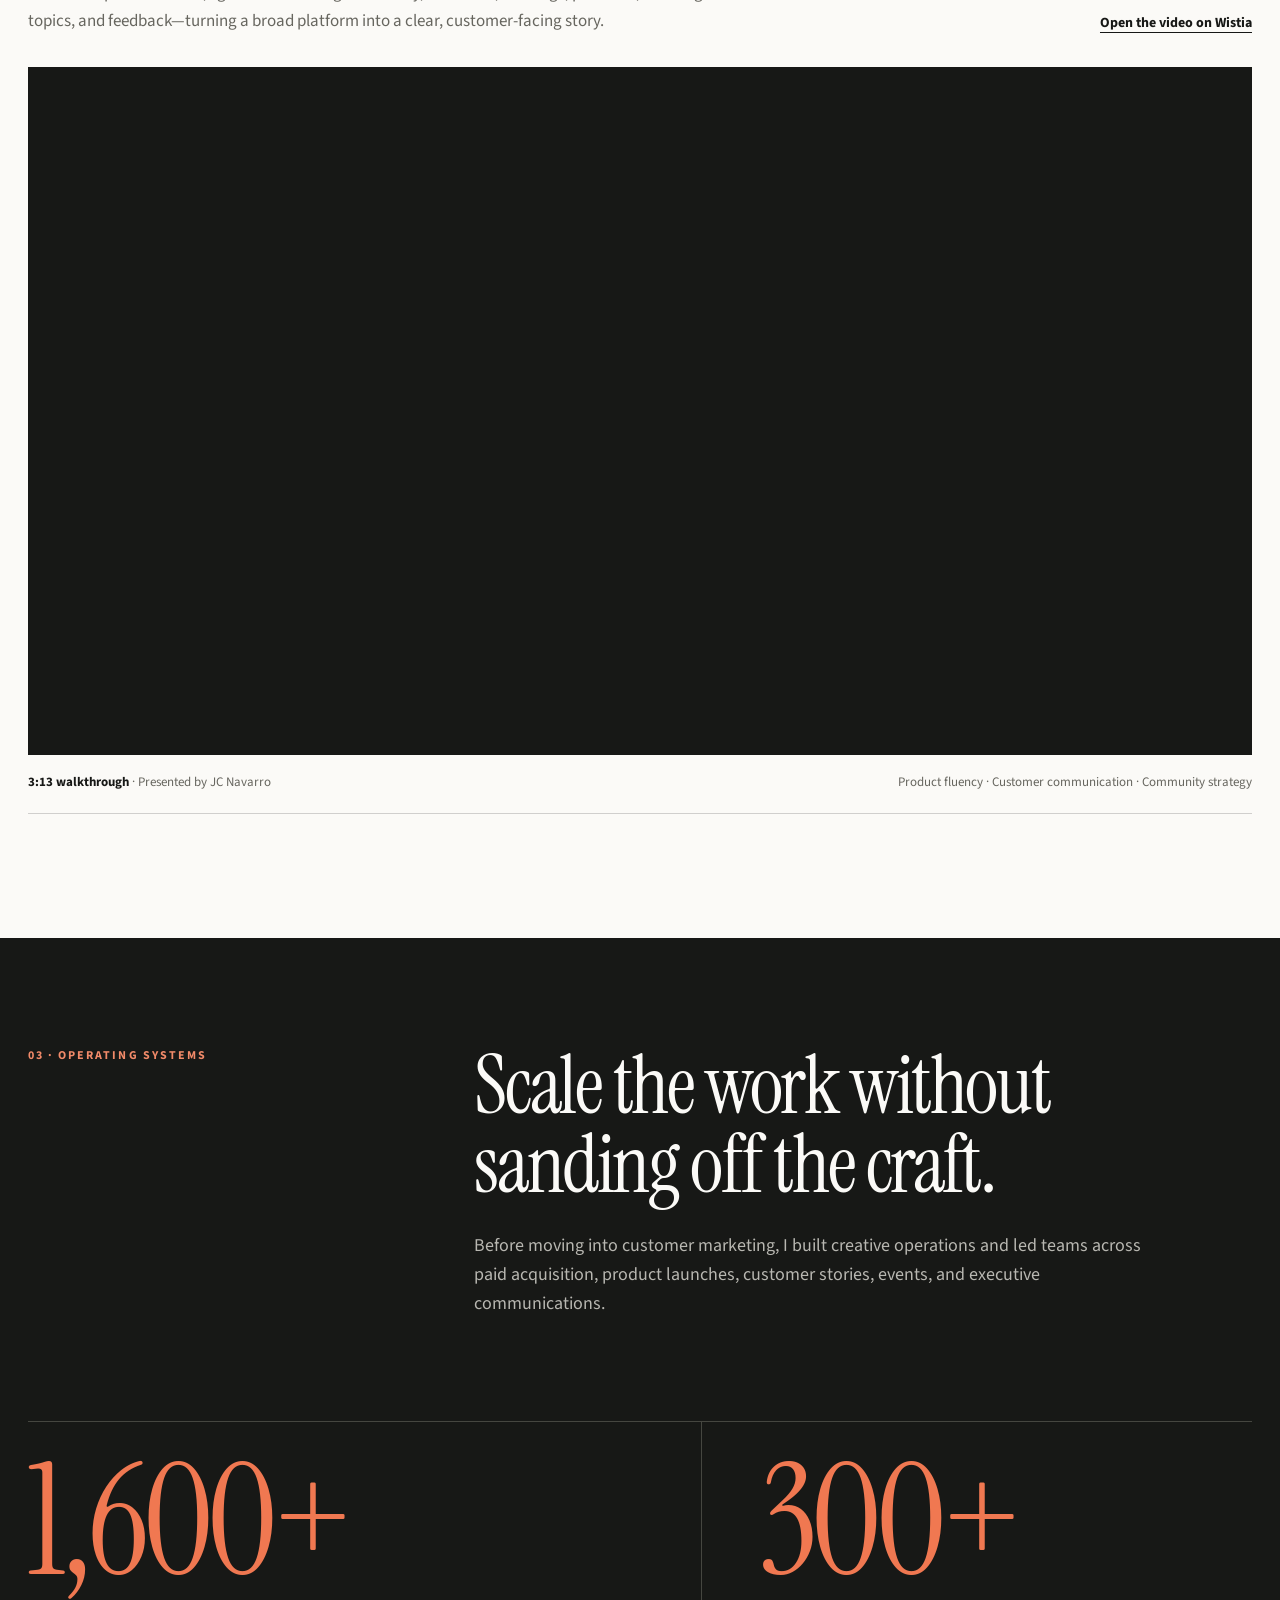
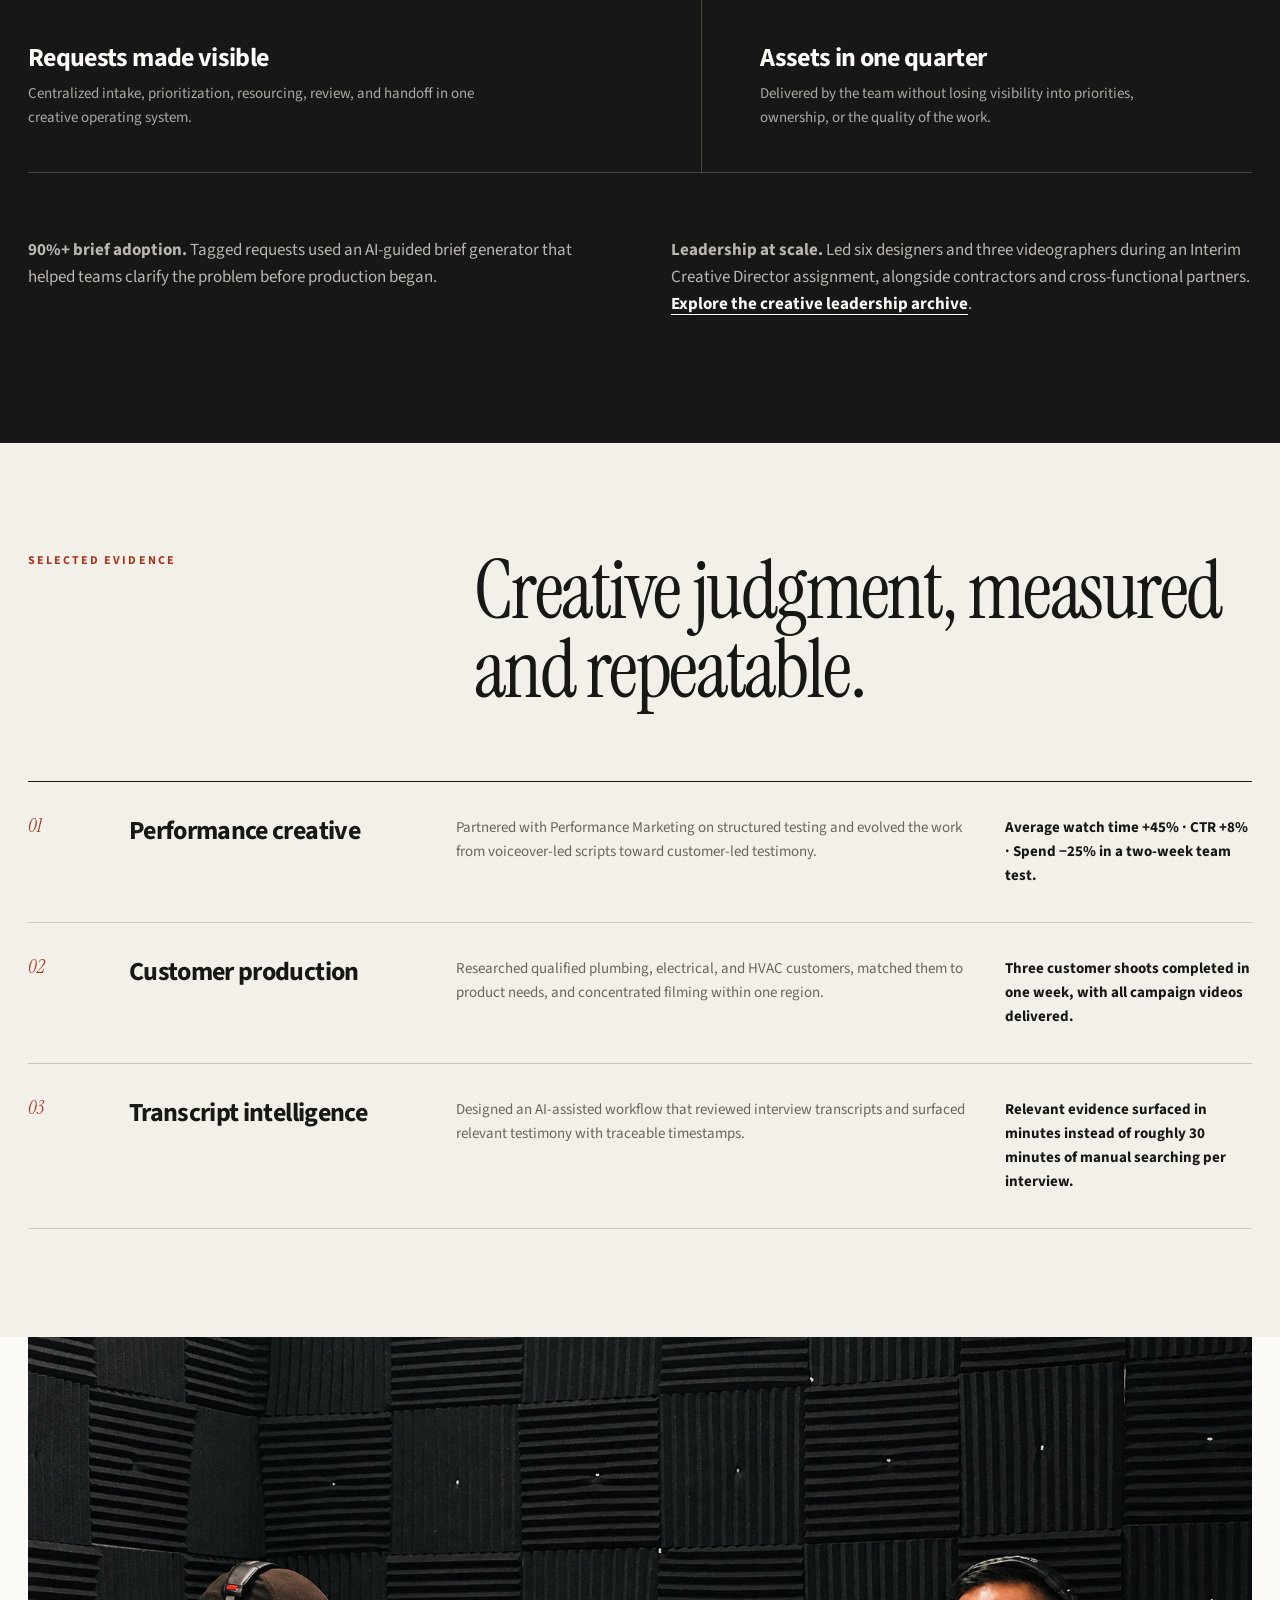
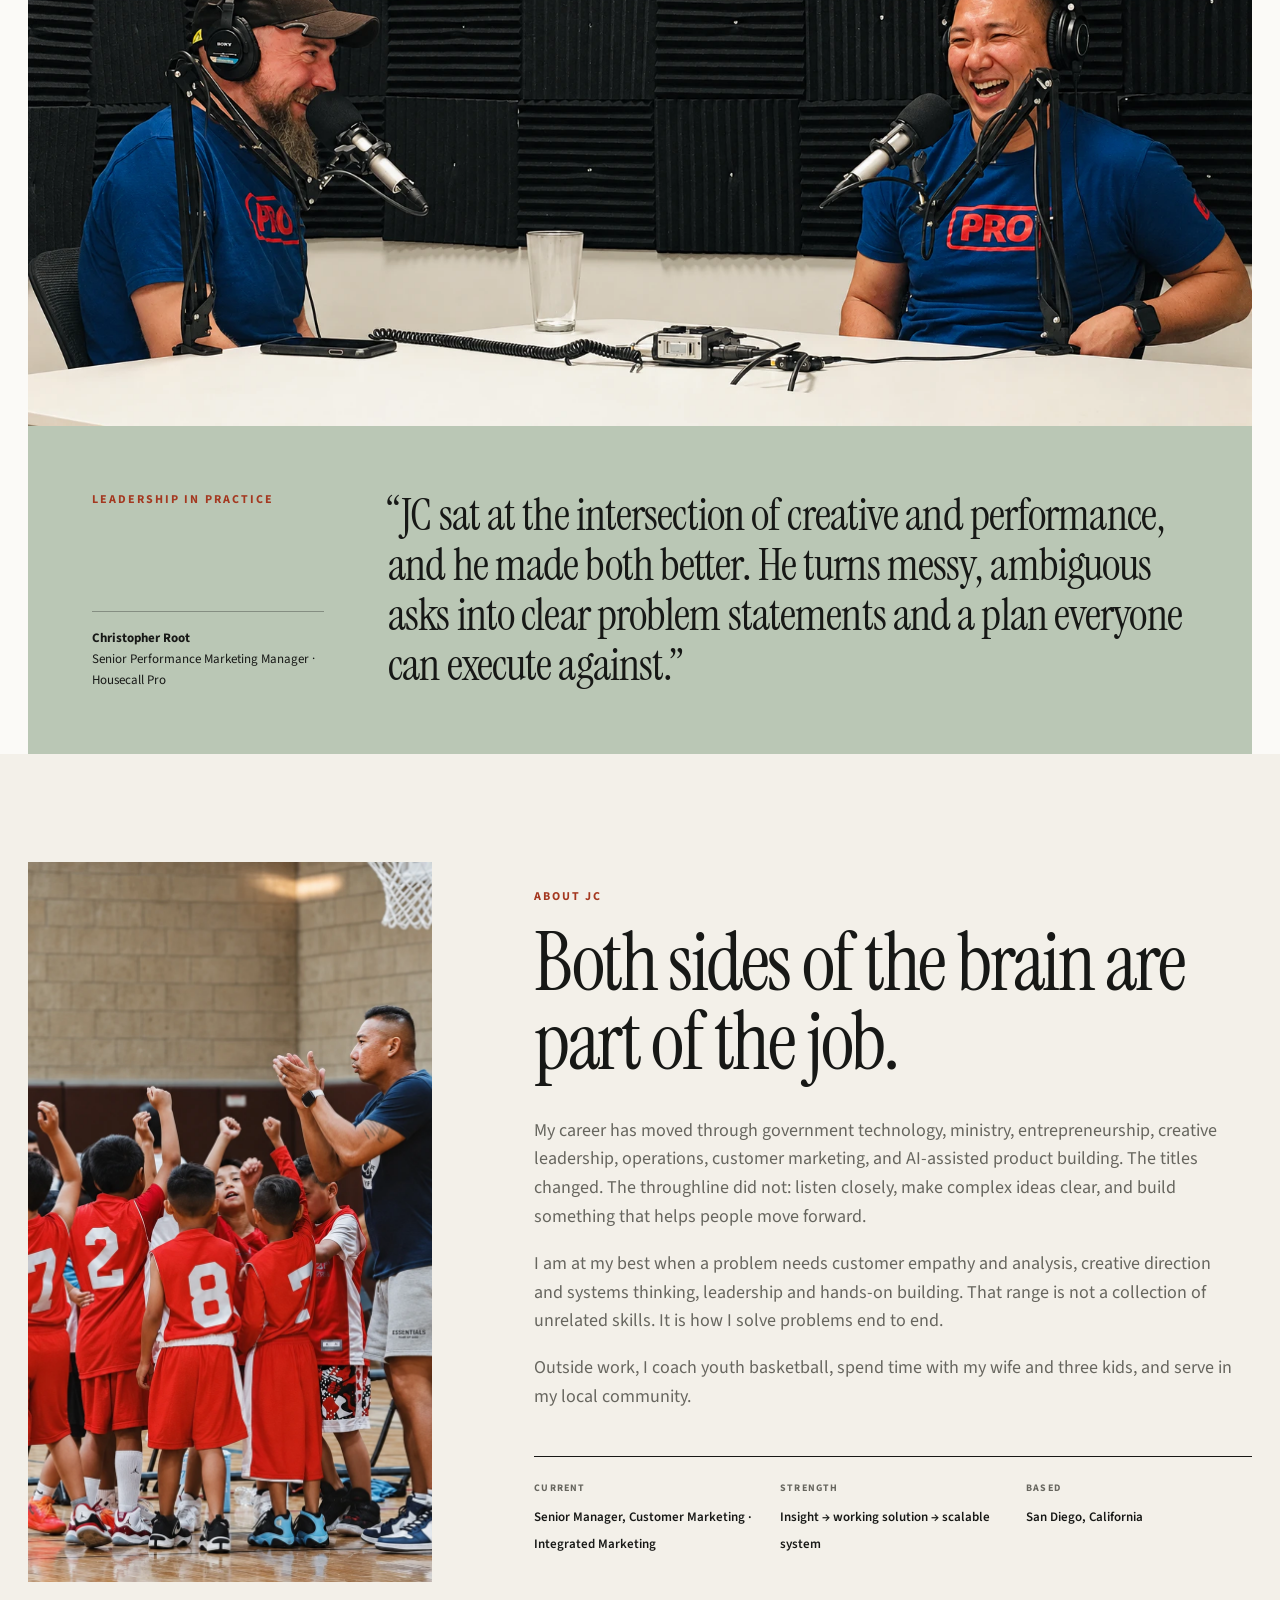
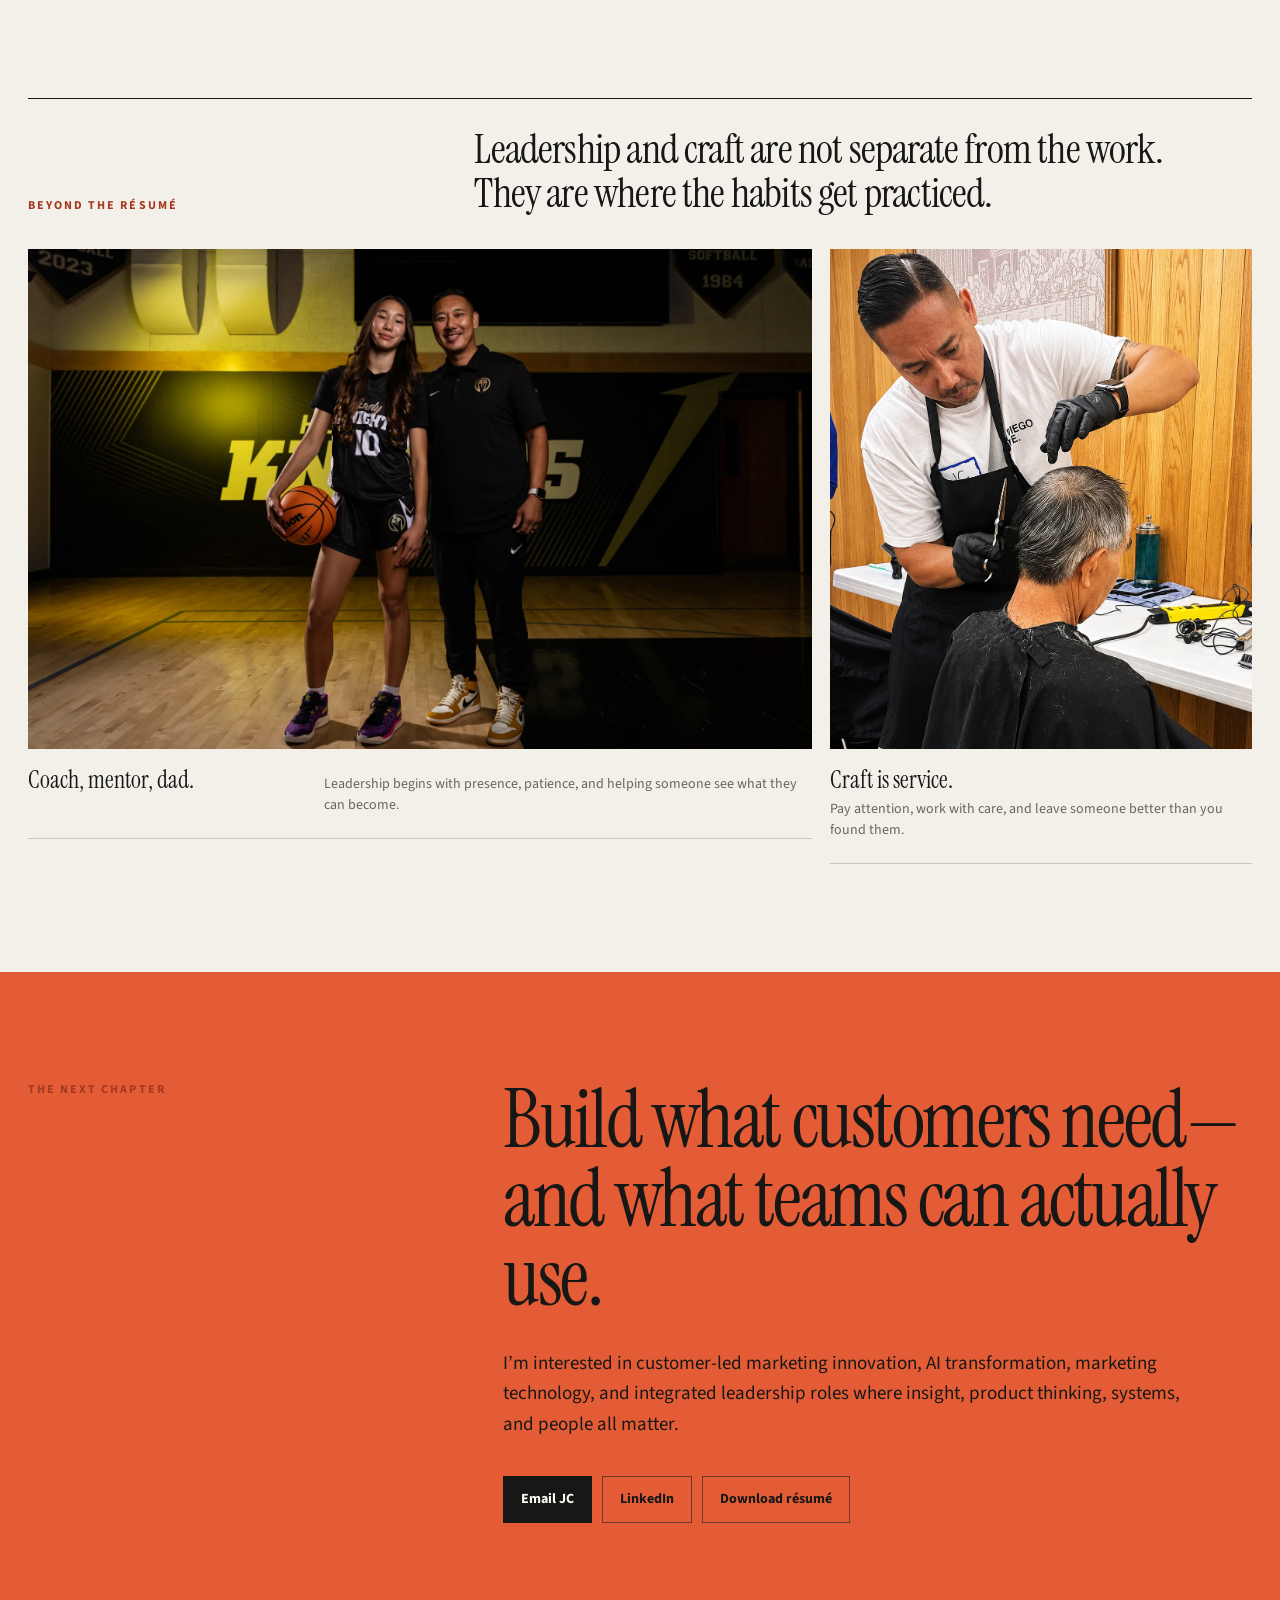
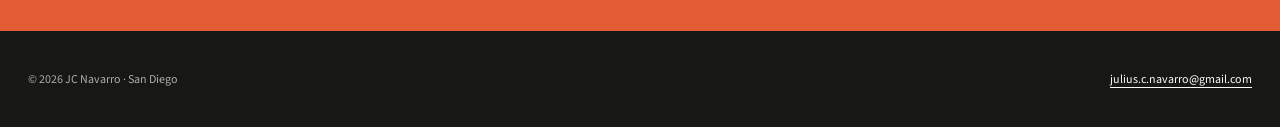
==== commit 4690f981: "Add Community Hub demo and restore portfolio photography" ====
--- a/index.html
+++ b/index.html
@@ -11,7 +11,7 @@
   <link rel="canonical" href="https://jcnavarro.net/">
   <link rel="icon" href="assets/favicon.ico">
   <link rel="apple-touch-icon" href="assets/apple-touch-icon.png">
-  <meta property="og:image" content="assets/jc-navarro-hero-linkedin-bw-v3.webp">
+  <meta property="og:image" content="assets/jc-navarro-hero-linkedin-bw-sharp.webp">
   <meta property="og:title" content="JC Navarro — Customer Marketing and AI Innovation">
   <meta property="og:description" content="Customer insight, AI-assisted product building, creative systems, and team leadership.">
   <meta name="twitter:card" content="summary_large_image">
@@ -127,6 +127,16 @@
     .customer-outcomes { display: grid; grid-template-columns: 1fr 1.4fr; gap: 34px; margin-top: 44px; padding-top: 24px; border-top: 1px solid var(--ink); }
     .customer-outcomes strong { display: block; font: 400 52px/1 "Instrument Serif", serif; }
     .customer-outcomes span { display: block; margin-top: 8px; color: var(--muted); font-size: 13px; }
+    .demo-feature { padding-bottom: 124px; scroll-margin-top: 92px; }
+    .demo-head { display: grid; grid-template-columns: .65fr 1.35fr; gap: 72px; align-items: end; padding-top: 28px; margin-bottom: 34px; border-top: 1px solid var(--ink); }
+    .demo-head h3 { max-width: 790px; margin: 0; font: 400 clamp(34px, 4.4vw, 62px)/1.03 "Instrument Serif", serif; letter-spacing: -.025em; }
+    .demo-intro { display: grid; grid-template-columns: 1.3fr .7fr; gap: 30px; align-items: end; margin: 18px 0 32px; }
+    .demo-intro p { max-width: 720px; margin: 0; color: var(--muted); font-size: 17px; }
+    .demo-intro a { justify-self: end; color: var(--ink); font-size: 14px; font-weight: 700; text-underline-offset: 5px; }
+    .demo-player { position: relative; overflow: hidden; aspect-ratio: 16 / 9; background: var(--ink); }
+    .demo-player iframe { position: absolute; inset: 0; width: 100%; height: 100%; border: 0; }
+    .demo-caption { display: flex; justify-content: space-between; gap: 24px; padding: 17px 0 20px; border-bottom: 1px solid var(--line); color: var(--muted); font-size: 13px; }
+    .demo-caption strong { color: var(--ink); }
     .systems { background: var(--ink); color: var(--white); }
     .systems-head { display: grid; grid-template-columns: .65fr 1.35fr; gap: 72px; }
     .systems-head h2 { max-width: 850px; }
@@ -191,7 +201,7 @@
       .hero-content { justify-content: flex-end; }
       .proof-line .shell { grid-template-columns: repeat(4, 1fr); }
       .proof-title { display: none; }
-      .thesis, .case-hero, .customer-copy, .systems-head, .work-head, .closing-grid { grid-template-columns: 1fr; gap: 26px; }
+      .thesis, .case-hero, .customer-copy, .demo-head, .systems-head, .work-head, .closing-grid { grid-template-columns: 1fr; gap: 26px; }
       .thesis-copy { margin-left: 0; }
       .product-story { grid-template-columns: 1fr; }
       .product-narrative { min-height: 480px; }
@@ -228,6 +238,11 @@
       .route-step { min-height: 120px; }
       .photo-caption { grid-template-columns: 1fr; gap: 6px; padding: 18px 0 20px; }
       .customer-copy { padding-block: 72px 86px; }
+      .demo-feature { padding-bottom: 86px; }
+      .demo-head { gap: 12px; }
+      .demo-intro { grid-template-columns: 1fr; gap: 16px; }
+      .demo-intro a { justify-self: start; }
+      .demo-caption { flex-direction: column; gap: 5px; }
       .customer-outcomes, .numbers, .systems-lower { grid-template-columns: 1fr; }
       .number, .number + .number { min-height: 270px; padding: 38px 0; border-left: 0; border-bottom: 1px solid #454640; }
       .number strong { font-size: clamp(88px, 29vw, 135px); }
@@ -265,7 +280,7 @@
   </header>
   <main id="main">
     <section class="hero" id="top">
-      <img class="hero-image" src="assets/jc-navarro-hero-linkedin-bw-v3.webp" alt="JC Navarro smiling in a blazer in a black-and-white studio portrait" width="1672" height="941" fetchpriority="high">
+      <img class="hero-image" src="assets/jc-navarro-hero-linkedin-bw-sharp.webp" alt="JC Navarro smiling in a blazer in a black-and-white studio portrait" width="1672" height="941" fetchpriority="high">
       <div class="hero-content shell">
         <div class="overline">Customer marketing · AI innovation</div>
         <h1>I turn customer insight into <em>things teams can use.</em></h1>
@@ -298,6 +313,12 @@
     <section class="photo-story" id="insight">
       <div class="photo-frame shell"><img src="assets/jc-production-enhanced.webp" alt="JC conducting a customer interview in a service professional's workshop" width="1672" height="940" loading="lazy"><div class="photo-caption"><strong>Start with the real conversation.</strong><span>Customer insight begins in context—not in a conference room.</span></div></div>
       <div class="customer-copy shell"><div class="eyebrow">02 · Customer insight</div><div><h2>The customer voice should change what gets built.</h2><div class="customer-body"><p>I own and extend a customer-facing Community Hub, adding content operations, analytics, feedback loops, and recurring refresh workflows. I interview Pros and translate recurring needs into product concepts and prototypes for research outreach, roadmap voting, and program discovery.</p><p>The goal is not simply to collect quotes. It is to make the customer voice useful to Marketing, Product, Customer Success, and the teams deciding what happens next.</p></div><div class="customer-outcomes"><div><strong>180+</strong><span>Customer companies represented in the soft-launch baseline.</span></div><div><strong>Multi-team</strong><span>Partnership across Product, Engineering, Data, IT, Customer Success, Growth, and Brand.</span></div></div></div></div>
+      <div class="demo-feature shell" id="community-hub-demo">
+        <div class="demo-head"><div class="eyebrow">Community Hub walkthrough</div><h3>See the experience—and how I explain it.</h3></div>
+        <div class="demo-intro"><p>In this 3:13 product demo, I guide Pros through discovery, resources, trainings, podcasts, trending topics, and feedback—turning a broad platform into a clear, customer-facing story.</p><a href="https://tryhousecall-1.wistia.com/s/7tep00pq34acu7r" target="_blank" rel="noopener noreferrer">Open the video on Wistia</a></div>
+        <div class="demo-player"><iframe src="https://fast.wistia.net/embed/iframe/205fccatbd?seo=true&amp;videoFoam=true" title="JC Navarro presents the Housecall Pro Community Hub" loading="lazy" allow="autoplay; fullscreen; picture-in-picture" allowfullscreen></iframe></div>
+        <div class="demo-caption"><span><strong>3:13 walkthrough</strong> · Presented by JC Navarro</span><span>Product fluency · Customer communication · Community strategy</span></div>
+      </div>
     </section>
     <section class="section systems" aria-labelledby="systems-title"><div class="shell">
       <div class="systems-head"><div class="eyebrow light">03 · Operating systems</div><div><h2 id="systems-title">Scale the work without sanding off the craft.</h2><p class="systems-intro">Before moving into customer marketing, I built creative operations and led teams across paid acquisition, product launches, customer stories, events, and executive communications.</p></div></div>
@@ -312,14 +333,14 @@
         <article class="work-row"><div class="work-index">03</div><h3>Transcript intelligence</h3><p>Designed an AI-assisted workflow that reviewed interview transcripts and surfaced relevant testimony with traceable timestamps.</p><p class="work-result">Relevant evidence surfaced in minutes instead of roughly 30 minutes of manual searching per interview.</p></article>
       </div>
     </section>
-    <section class="leadership" id="leadership"><div class="leadership-image shell"><img src="assets/jc-navarro-conversation.webp" alt="JC Navarro and a guest sharing a laugh during a recorded conversation" width="2500" height="1406" loading="lazy"><div class="quote-panel"><div class="eyebrow">Leadership in practice</div><blockquote>“JC sat at the intersection of creative and performance, and he made both better. He turns messy, ambiguous asks into clear problem statements and a plan everyone can execute against.”</blockquote><div class="quote-person"><strong>Christopher Root</strong><span>Senior Performance Marketing Manager · Housecall Pro</span></div></div></div></section>
+    <section class="leadership" id="leadership"><div class="leadership-image shell"><img src="assets/jc-navarro-conversation-sharp.webp" alt="JC Navarro and a guest sharing a laugh during a recorded conversation" width="1672" height="940" loading="lazy"><div class="quote-panel"><div class="eyebrow">Leadership in practice</div><blockquote>“JC sat at the intersection of creative and performance, and he made both better. He turns messy, ambiguous asks into clear problem statements and a plan everyone can execute against.”</blockquote><div class="quote-person"><strong>Christopher Root</strong><span>Senior Performance Marketing Manager · Housecall Pro</span></div></div></div></section>
     <section class="section shell" id="about">
-      <div class="about"><figure><img src="assets/jc-coaching.webp" alt="JC coaching a youth basketball team during a game" width="1119" height="1492" loading="lazy"></figure><div class="about-copy"><div class="eyebrow">About JC</div><h2>Both sides of the brain are part of the job.</h2><p>My career has moved through government technology, ministry, entrepreneurship, creative leadership, operations, customer marketing, and AI-assisted product building. The titles changed. The throughline did not: listen closely, make complex ideas clear, and build something that helps people move forward.</p><p>I am at my best when a problem needs customer empathy and analysis, creative direction and systems thinking, leadership and hands-on building. That range is not a collection of unrelated skills. It is how I solve problems end to end.</p><p>Outside work, I coach youth basketball, spend time with my wife and three kids, and serve in my local community.</p><div class="about-facts"><div><small>Current</small><span>Senior Manager, Customer Marketing · Integrated Marketing</span></div><div><small>Strength</small><span>Insight → working solution → scalable system</span></div><div><small>Based</small><span>San Diego, California</span></div></div></div></div>
+      <div class="about"><figure><img src="assets/jc-coaching-sharp.webp" alt="JC coaching a youth basketball team during a game" width="1086" height="1448" loading="lazy"></figure><div class="about-copy"><div class="eyebrow">About JC</div><h2>Both sides of the brain are part of the job.</h2><p>My career has moved through government technology, ministry, entrepreneurship, creative leadership, operations, customer marketing, and AI-assisted product building. The titles changed. The throughline did not: listen closely, make complex ideas clear, and build something that helps people move forward.</p><p>I am at my best when a problem needs customer empathy and analysis, creative direction and systems thinking, leadership and hands-on building. That range is not a collection of unrelated skills. It is how I solve problems end to end.</p><p>Outside work, I coach youth basketball, spend time with my wife and three kids, and serve in my local community.</p><div class="about-facts"><div><small>Current</small><span>Senior Manager, Customer Marketing · Integrated Marketing</span></div><div><small>Strength</small><span>Insight → working solution → scalable system</span></div><div><small>Based</small><span>San Diego, California</span></div></div></div></div>
       <div class="life-strip">
         <div class="life-strip-head"><div class="eyebrow">Beyond the résumé</div><p>Leadership and craft are not separate from the work. They are where the habits get practiced.</p></div>
         <div class="life-gallery">
           <figure class="life-card life-card-wide"><img src="assets/jc-aliyah-basketball.webp" alt="JC Navarro standing beside a youth basketball player after a team portrait" width="1800" height="1201" loading="lazy"><figcaption><strong>Coach, mentor, dad.</strong><span>Leadership begins with presence, patience, and helping someone see what they can become.</span></figcaption></figure>
-          <figure class="life-card life-card-haircut"><img src="assets/jc-cutting-hair.webp" alt="JC Navarro carefully cutting a man's hair" width="640" height="853" loading="lazy"><figcaption><strong>Craft is service.</strong><span>Pay attention, work with care, and leave someone better than you found them.</span></figcaption></figure>
+          <figure class="life-card life-card-haircut"><img src="assets/jc-cutting-hair-sharp.webp" alt="JC Navarro carefully cutting a man's hair" width="1087" height="1447" loading="lazy"><figcaption><strong>Craft is service.</strong><span>Pay attention, work with care, and leave someone better than you found them.</span></figcaption></figure>
         </div>
       </div>
     </section>
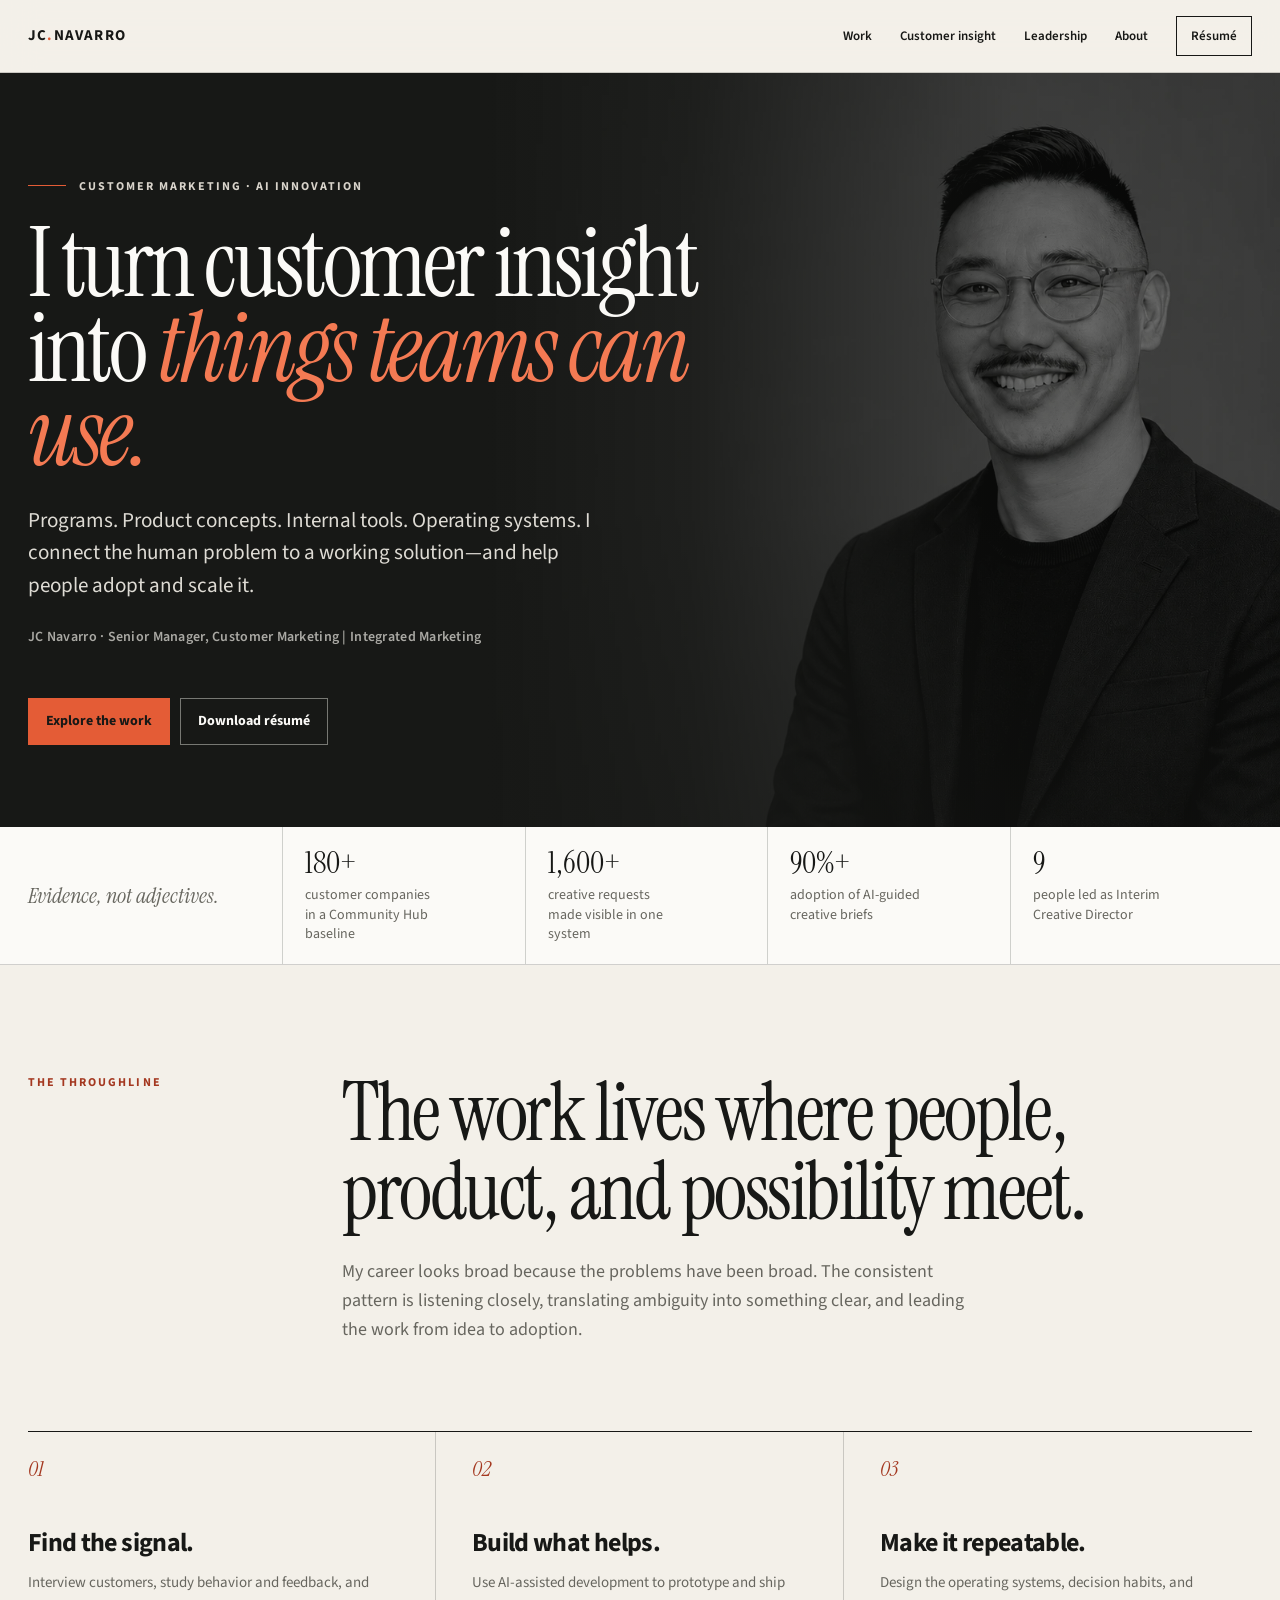
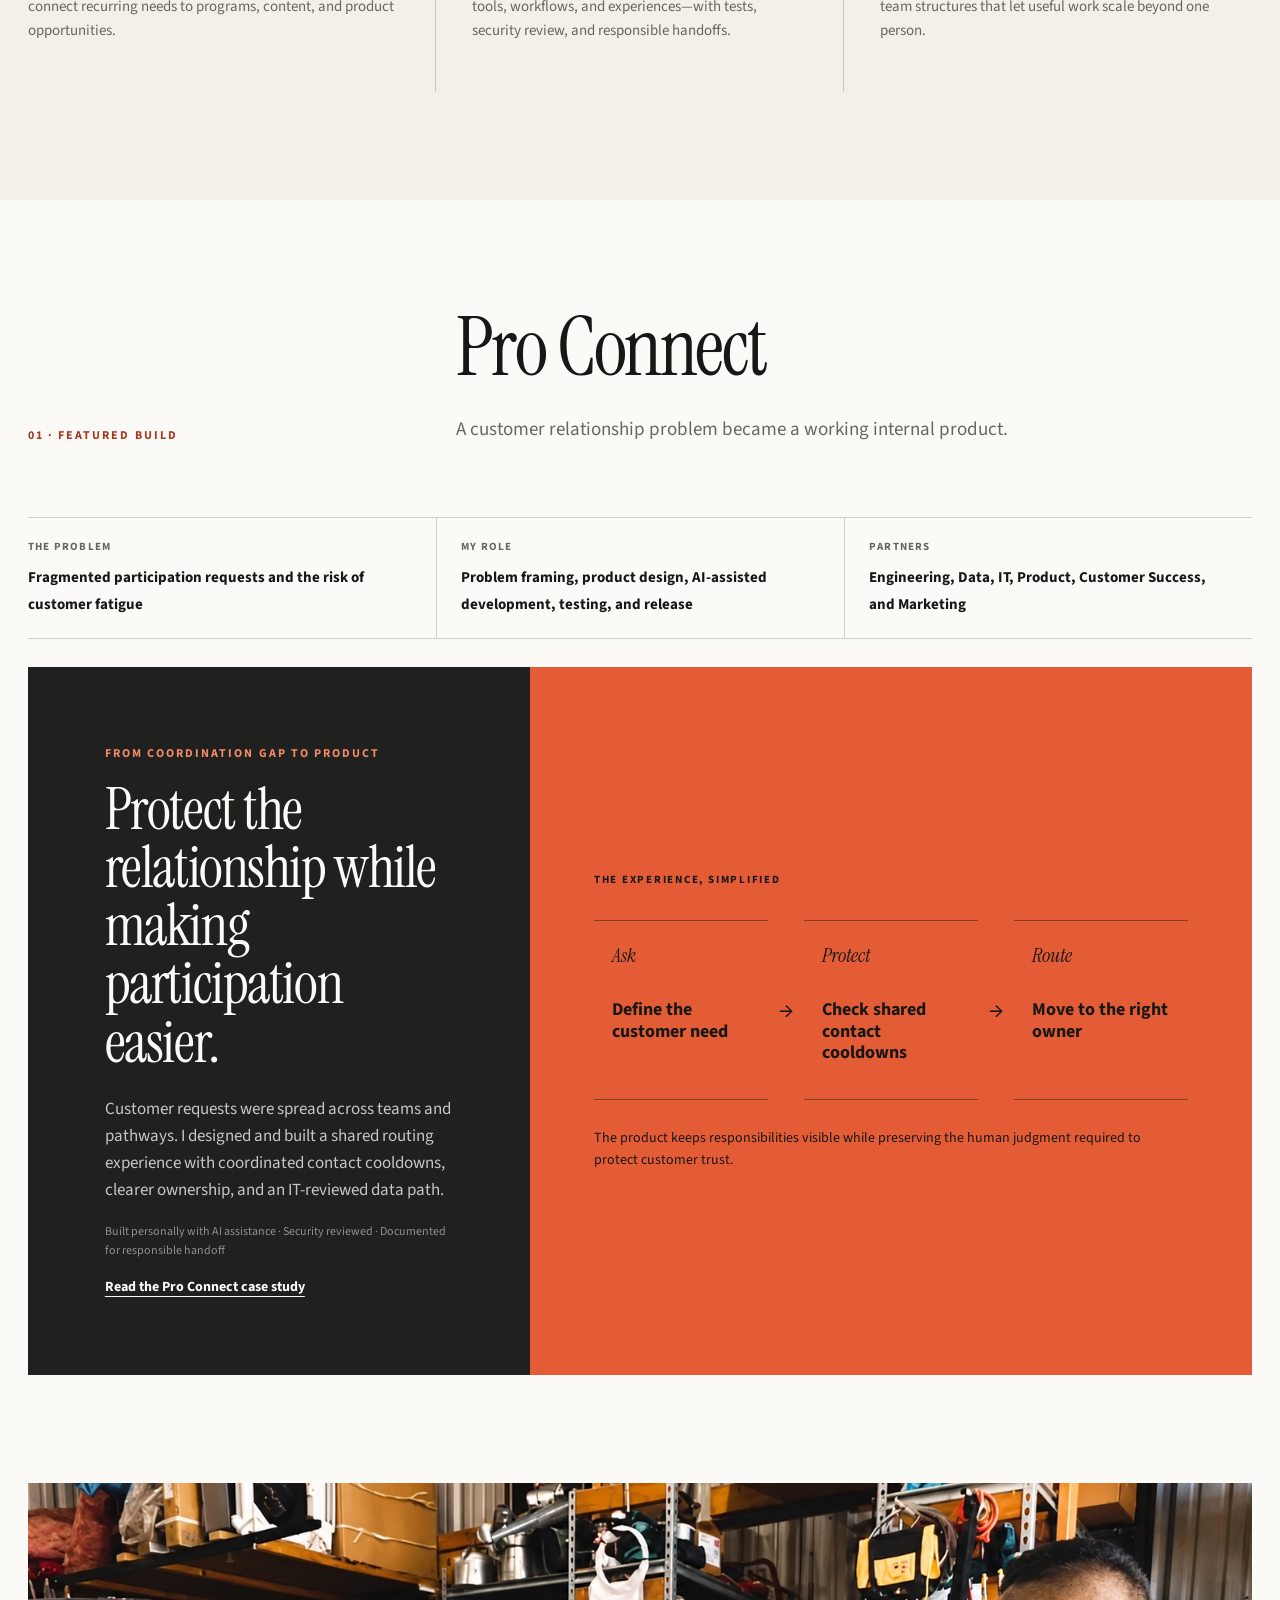
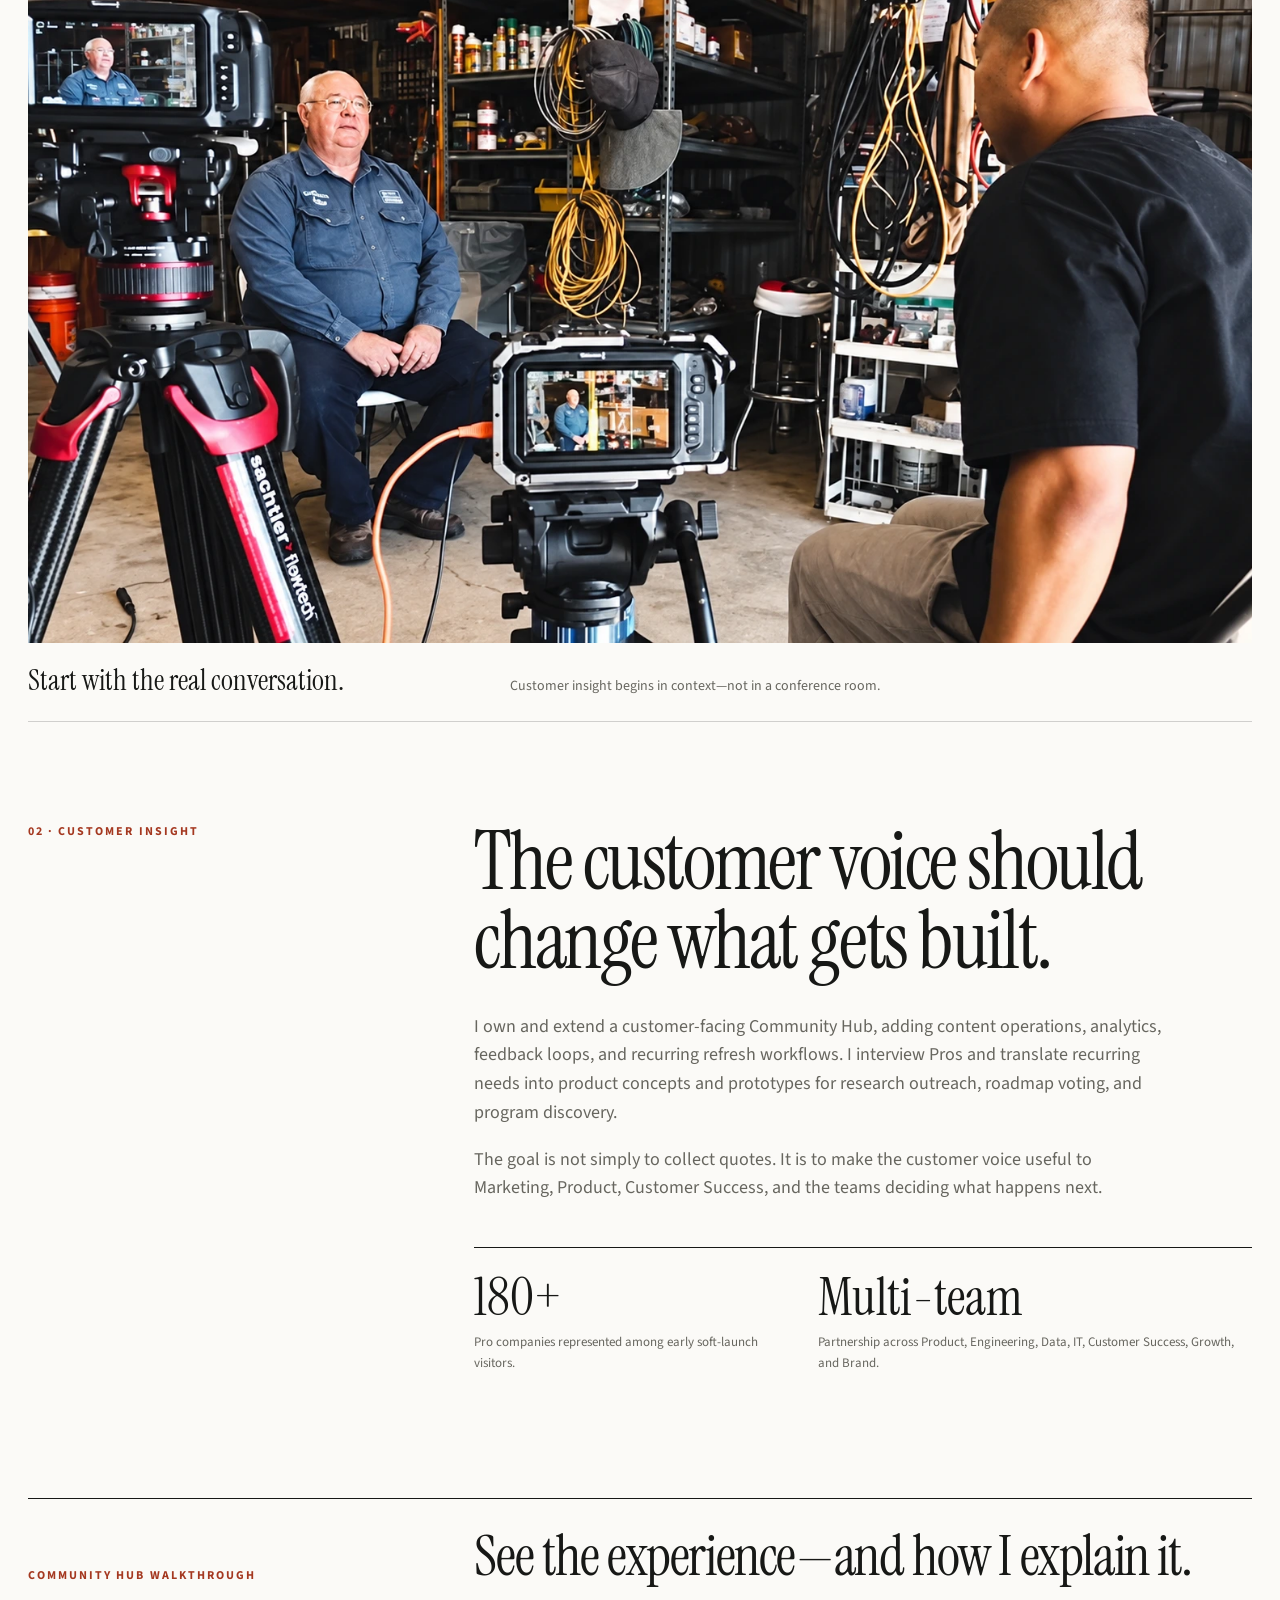
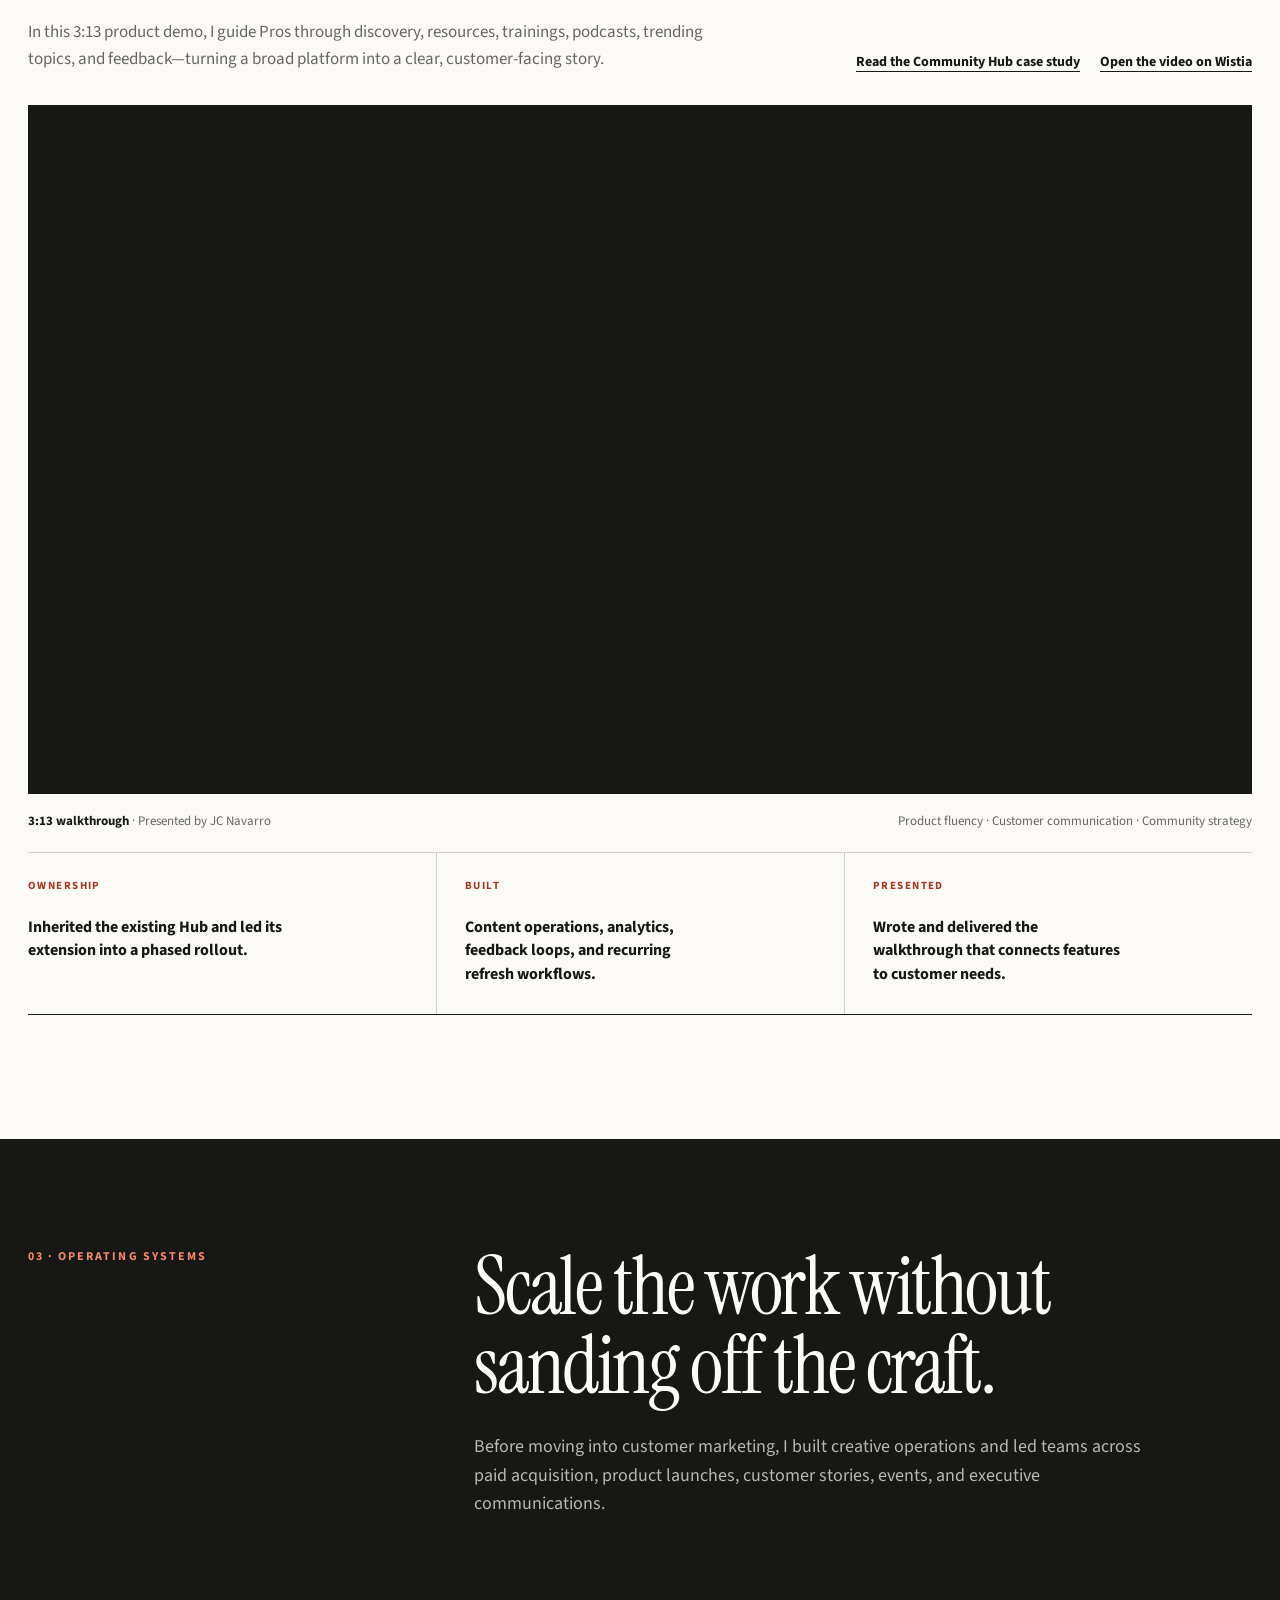
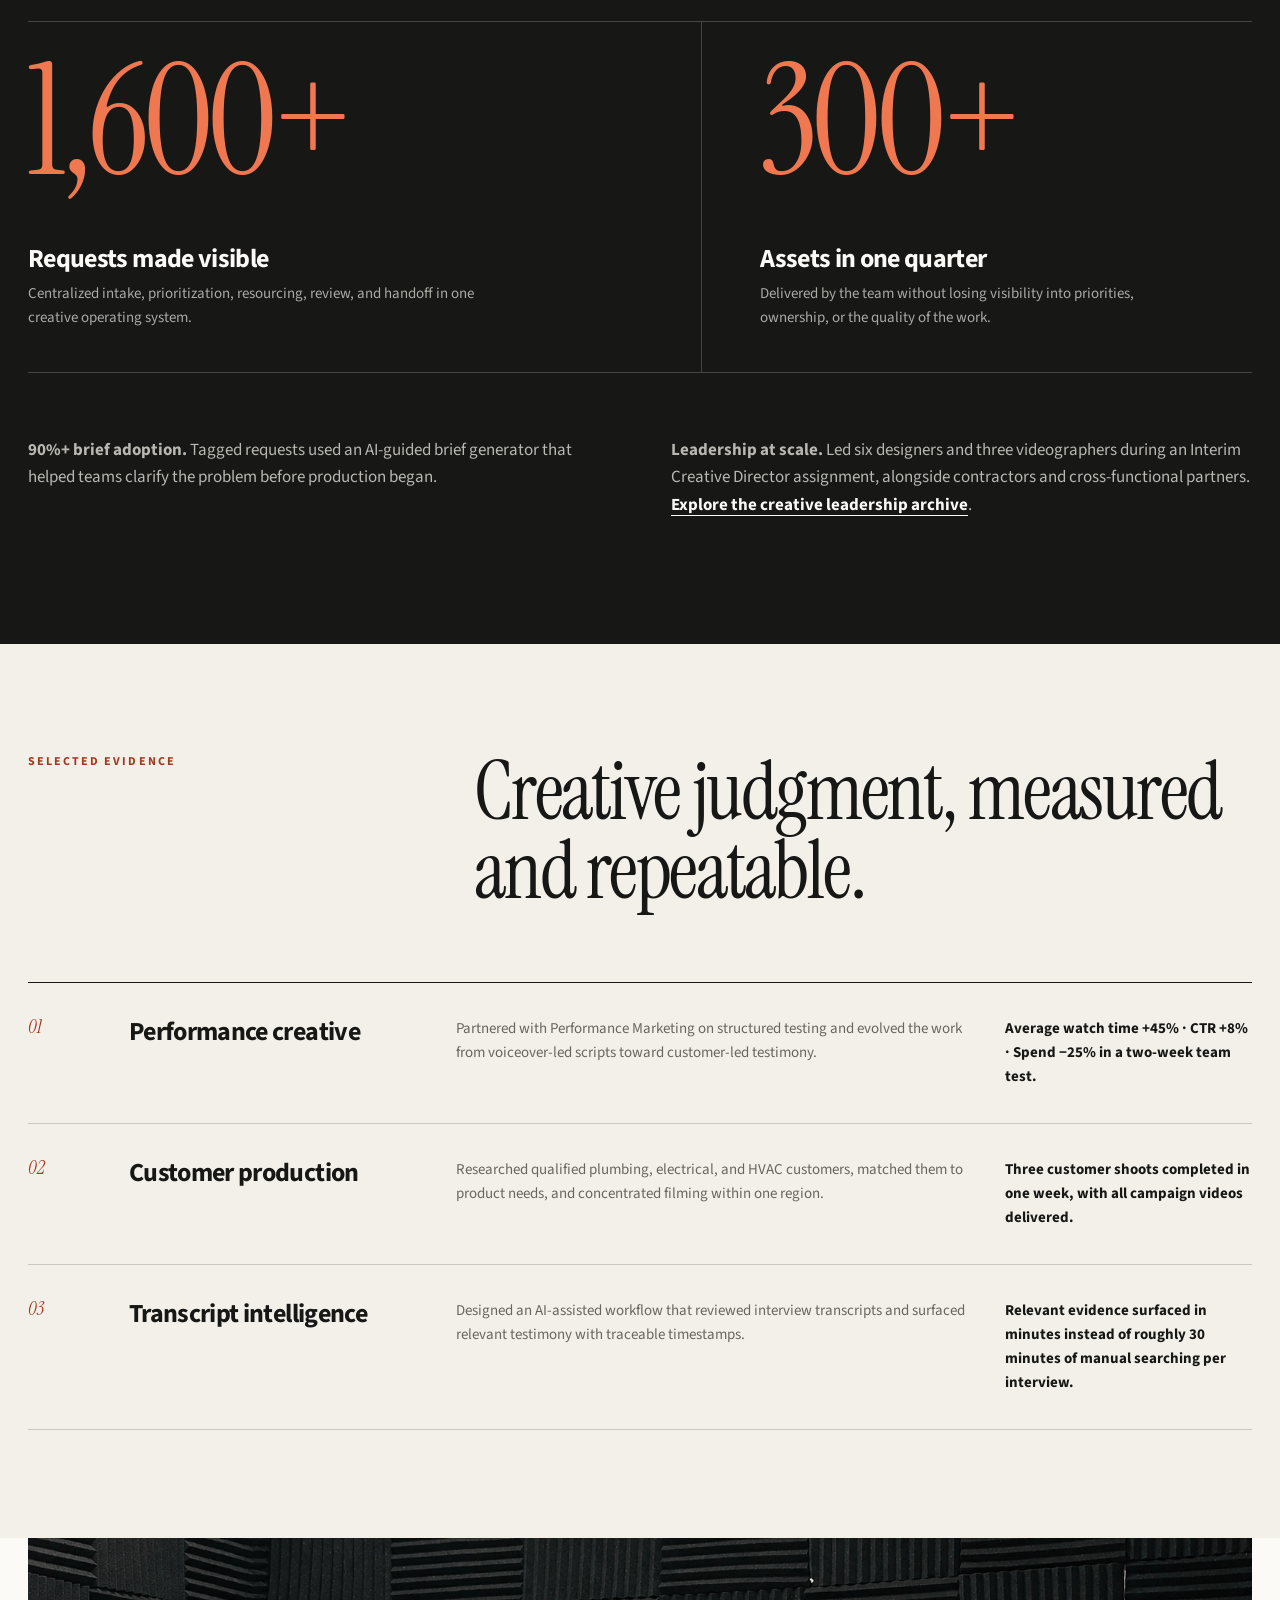
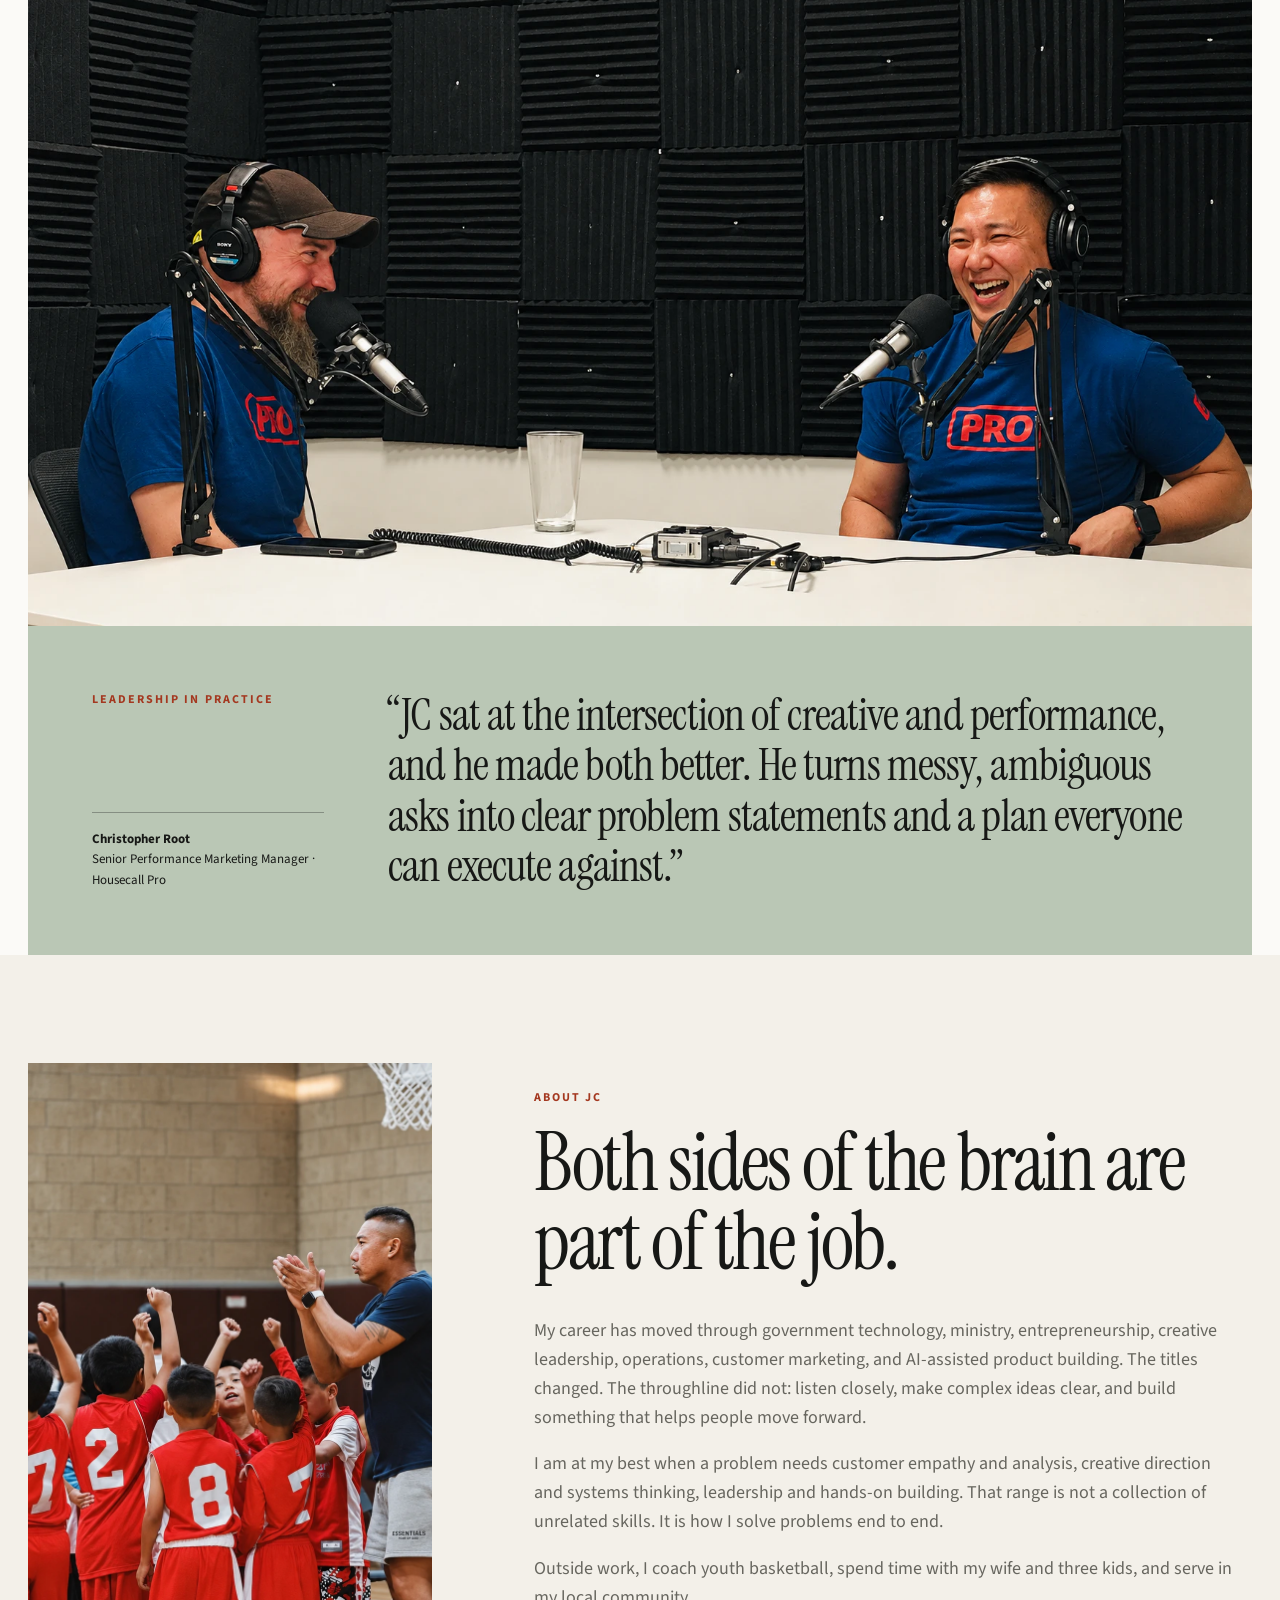
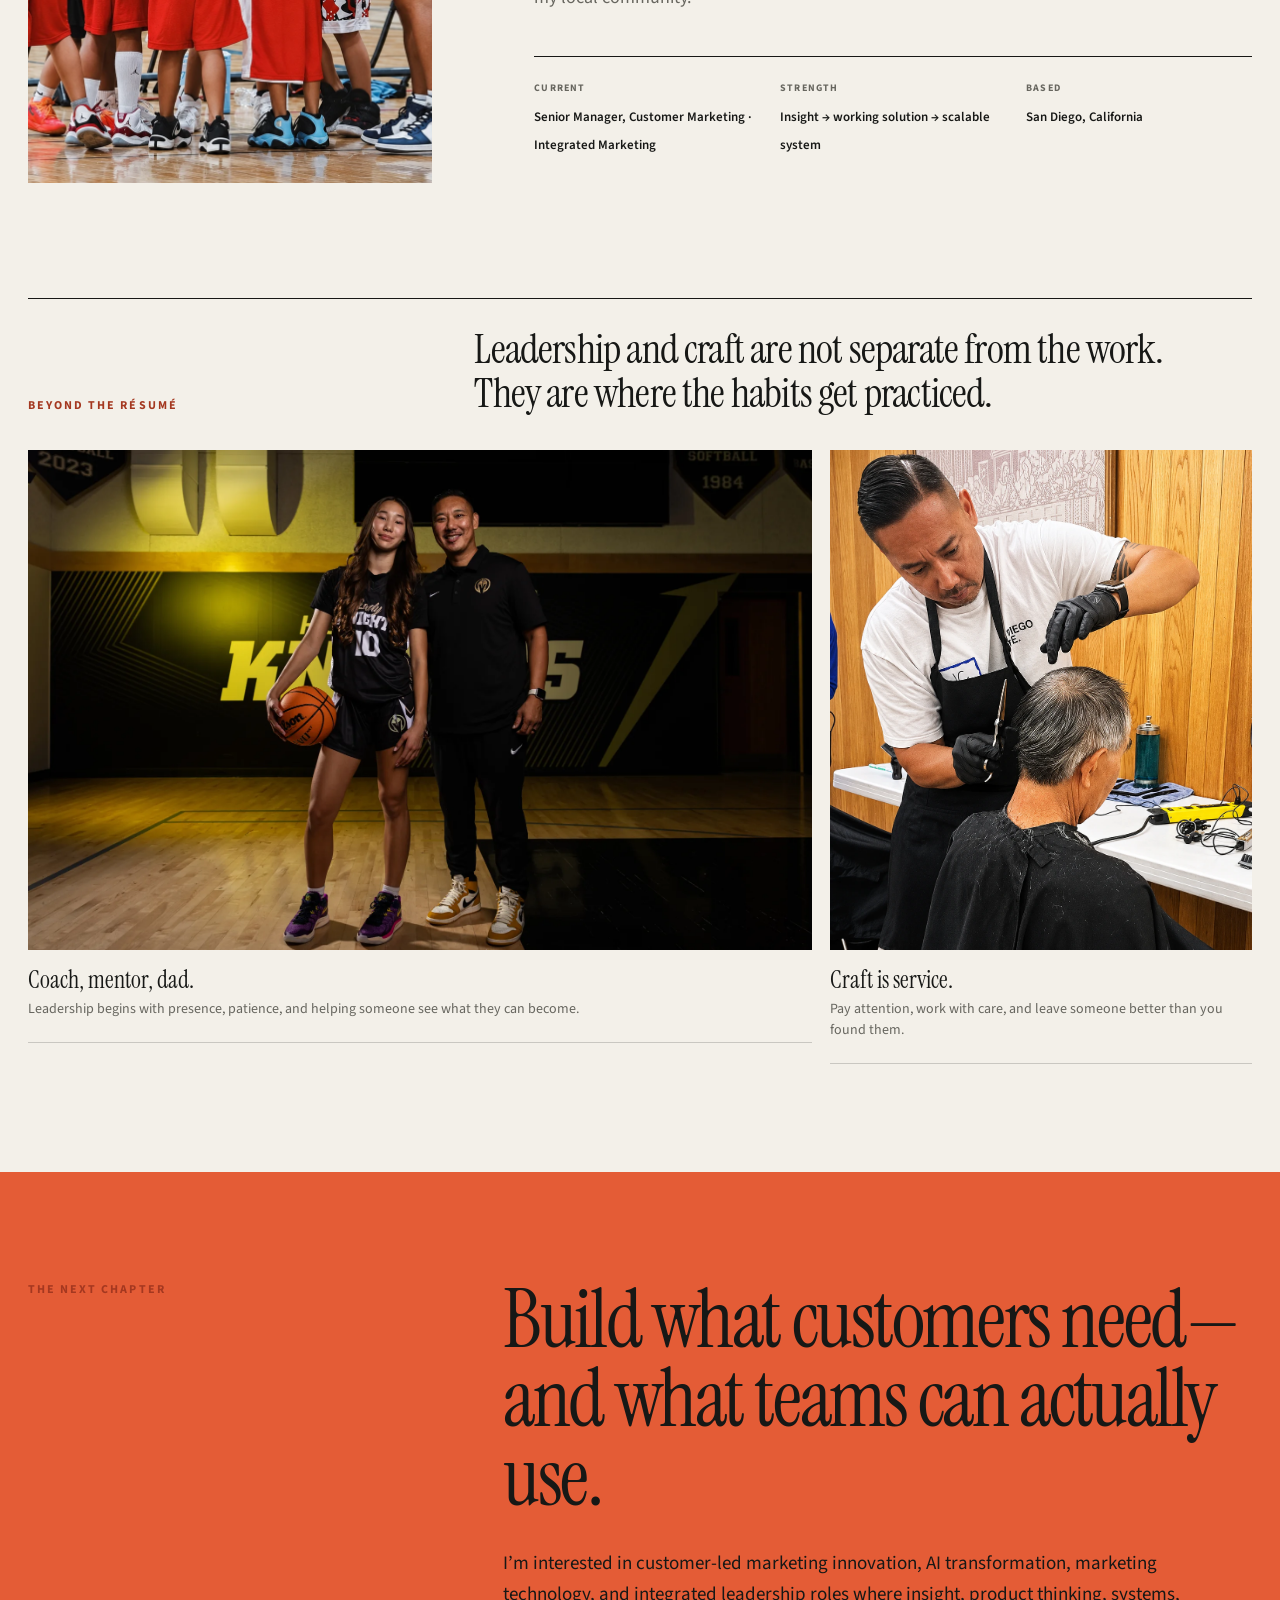
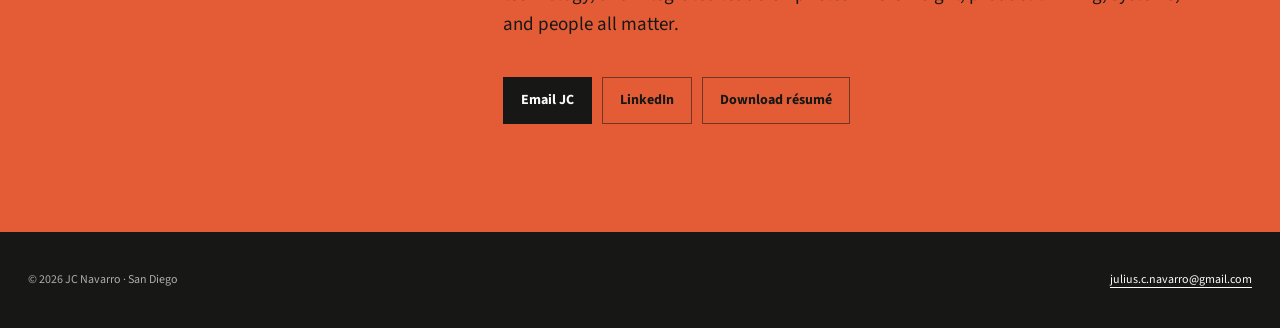
==== commit af98843d: "Add flagship case studies and portfolio evidence" ====
--- a/index.html
+++ b/index.html
@@ -11,19 +11,35 @@
   <link rel="canonical" href="https://jcnavarro.net/">
   <link rel="icon" href="assets/favicon.ico">
   <link rel="apple-touch-icon" href="assets/apple-touch-icon.png">
-  <meta property="og:image" content="assets/jc-navarro-hero-linkedin-bw-sharp.webp">
+  <meta property="og:type" content="website">
+  <meta property="og:url" content="https://jcnavarro.net/">
+  <meta property="og:image" content="https://jcnavarro.net/assets/jc-navarro-hero-linkedin-bw-sharp.webp">
+  <meta property="og:image:alt" content="JC Navarro in a black-and-white studio portrait">
   <meta property="og:title" content="JC Navarro — Customer Marketing and AI Innovation">
   <meta property="og:description" content="Customer insight, AI-assisted product building, creative systems, and team leadership.">
   <meta name="twitter:card" content="summary_large_image">
   <script type="application/ld+json">
   {
     "@context": "https://schema.org",
-    "@type": "Person",
-    "name": "JC Navarro",
-    "url": "https://jcnavarro.net/",
-    "jobTitle": "Senior Manager, Community Marketing",
-    "worksFor": {"@type": "Organization", "name": "Housecall Pro"},
-    "sameAs": ["https://www.linkedin.com/in/navarrojc/"]
+    "@graph": [
+      {
+        "@type": "Person",
+        "name": "JC Navarro",
+        "url": "https://jcnavarro.net/",
+        "jobTitle": "Senior Manager, Customer Marketing | Integrated Marketing",
+        "worksFor": {"@type": "Organization", "name": "Housecall Pro"},
+        "sameAs": ["https://www.linkedin.com/in/navarrojc/"]
+      },
+      {
+        "@type": "VideoObject",
+        "name": "Community Hub walkthrough",
+        "description": "JC Navarro guides Housecall Pro customers through discovery, resources, trainings, podcasts, trending topics, and feedback in the Community Hub.",
+        "thumbnailUrl": "https://embed-ssl.wistia.com/deliveries/e3e7cadf9aa1a8360af8397fddc1f9e4ea0cfb5b.jpg",
+        "uploadDate": "2026-11-22",
+        "duration": "PT3M13S",
+        "embedUrl": "https://fast.wistia.net/embed/iframe/205fccatbd"
+      }
+    ]
   }
   </script>
   <style>
@@ -106,7 +122,9 @@
     .product-narrative { padding: clamp(38px, 6vw, 84px); display: flex; flex-direction: column; justify-content: space-between; }
     .product-narrative h3 { max-width: 490px; margin: 18px 0 24px; font: 400 clamp(39px, 4.5vw, 62px)/1.01 "Instrument Serif", serif; }
     .product-narrative p { max-width: 530px; color: #c7c6c1; font-size: 17px; }
-    .product-footnote { color: #8f908b; font-size: 12px; }
+    .product-footnote { display: flex; flex-wrap: wrap; align-items: center; justify-content: space-between; gap: 16px; color: #8f908b; font-size: 12px; }
+    .case-study-link { color: var(--ink); font-size: 14px; font-weight: 700; text-underline-offset: 5px; }
+    .case-study-link.light { color: var(--white); }
     .product-map { padding: clamp(36px, 5vw, 72px); background: var(--accent); color: var(--ink); display: flex; flex-direction: column; justify-content: center; }
     .map-label { margin-bottom: 32px; font-size: 11px; font-weight: 700; letter-spacing: .16em; text-transform: uppercase; }
     .route { display: grid; grid-template-columns: 1fr 36px 1fr 36px 1fr; align-items: stretch; }
@@ -132,11 +150,17 @@
     .demo-head h3 { max-width: 790px; margin: 0; font: 400 clamp(34px, 4.4vw, 62px)/1.03 "Instrument Serif", serif; letter-spacing: -.025em; }
     .demo-intro { display: grid; grid-template-columns: 1.3fr .7fr; gap: 30px; align-items: end; margin: 18px 0 32px; }
     .demo-intro p { max-width: 720px; margin: 0; color: var(--muted); font-size: 17px; }
-    .demo-intro a { justify-self: end; color: var(--ink); font-size: 14px; font-weight: 700; text-underline-offset: 5px; }
+    .demo-links { display: flex; flex-wrap: wrap; justify-content: flex-end; gap: 10px 20px; }
+    .demo-links a { color: var(--ink); font-size: 14px; font-weight: 700; text-underline-offset: 5px; }
     .demo-player { position: relative; overflow: hidden; aspect-ratio: 16 / 9; background: var(--ink); }
     .demo-player iframe { position: absolute; inset: 0; width: 100%; height: 100%; border: 0; }
     .demo-caption { display: flex; justify-content: space-between; gap: 24px; padding: 17px 0 20px; border-bottom: 1px solid var(--line); color: var(--muted); font-size: 13px; }
     .demo-caption strong { color: var(--ink); }
+    .contribution-strip { display: grid; grid-template-columns: repeat(3, 1fr); border-bottom: 1px solid var(--ink); }
+    .contribution-item { min-height: 150px; padding: 24px 28px 28px 0; }
+    .contribution-item + .contribution-item { padding-left: 28px; border-left: 1px solid var(--line); }
+    .contribution-item small { display: block; margin-bottom: 22px; color: var(--accent-dark); font-size: 11px; font-weight: 700; letter-spacing: .13em; text-transform: uppercase; }
+    .contribution-item strong { display: block; max-width: 32ch; font-size: 16px; line-height: 1.45; }
     .systems { background: var(--ink); color: var(--white); }
     .systems-head { display: grid; grid-template-columns: .65fr 1.35fr; gap: 72px; }
     .systems-head h2 { max-width: 850px; }
@@ -180,10 +204,9 @@
     .life-card { margin: 0; }
     .life-card img { width: 100%; height: 500px; object-fit: cover; }
     .life-card-wide img { object-position: 68% center; }
-    .life-card figcaption { display: grid; grid-template-columns: minmax(170px, .72fr) minmax(0, 1.28fr); gap: 22px; align-items: baseline; padding: 18px 0 22px; border-bottom: 1px solid var(--line); }
+    .life-card figcaption { display: grid; grid-template-columns: 1fr; gap: 7px; padding: 17px 0 22px; border-bottom: 1px solid var(--line); }
     .life-card figcaption strong { font: 400 24px/1.08 "Instrument Serif", serif; }
     .life-card figcaption span { color: var(--muted); font-size: 14px; line-height: 1.5; }
-    .life-card-haircut figcaption { grid-template-columns: 1fr; gap: 6px; }
     .closing { background: var(--accent); }
     .closing-grid { display: grid; grid-template-columns: .7fr 1.3fr; gap: 72px; align-items: start; }
     .closing h2 { max-width: 850px; }
@@ -241,9 +264,11 @@
       .demo-feature { padding-bottom: 86px; }
       .demo-head { gap: 12px; }
       .demo-intro { grid-template-columns: 1fr; gap: 16px; }
-      .demo-intro a { justify-self: start; }
+      .demo-links { justify-content: flex-start; }
       .demo-caption { flex-direction: column; gap: 5px; }
-      .customer-outcomes, .numbers, .systems-lower { grid-template-columns: 1fr; }
+      .customer-outcomes, .contribution-strip, .numbers, .systems-lower { grid-template-columns: 1fr; }
+      .contribution-item, .contribution-item + .contribution-item { min-height: auto; padding: 22px 0 24px; border-left: 0; border-bottom: 1px solid var(--line); }
+      .contribution-item small { margin-bottom: 10px; }
       .number, .number + .number { min-height: 270px; padding: 38px 0; border-left: 0; border-bottom: 1px solid #454640; }
       .number strong { font-size: clamp(88px, 29vw, 135px); }
       .work-row { grid-template-columns: 34px 1fr; gap: 20px 14px; }
@@ -307,17 +332,22 @@
     <section class="section white" id="work"><div class="shell">
       <div class="case-hero"><div class="eyebrow">01 · Featured build</div><div><h2>Pro Connect</h2><p class="case-summary">A customer relationship problem became a working internal product.</p></div></div>
       <div class="case-meta"><div class="meta-item"><small>The problem</small><strong>Fragmented participation requests and the risk of customer fatigue</strong></div><div class="meta-item"><small>My role</small><strong>Problem framing, product design, AI-assisted development, testing, and release</strong></div><div class="meta-item"><small>Partners</small><strong>Engineering, Data, IT, Product, Customer Success, and Marketing</strong></div></div>
-      <div class="product-story"><div class="product-narrative"><div><div class="eyebrow light">From coordination gap to product</div><h3>Protect the relationship while making participation easier.</h3><p>Customer requests were spread across teams and pathways. I designed and built a shared routing experience with coordinated contact cooldowns, clearer ownership, and an IT-reviewed data path.</p></div><div class="product-footnote">Built personally with AI assistance · Security reviewed · Documented for responsible handoff</div></div>
+      <div class="product-story"><div class="product-narrative"><div><div class="eyebrow light">From coordination gap to product</div><h3>Protect the relationship while making participation easier.</h3><p>Customer requests were spread across teams and pathways. I designed and built a shared routing experience with coordinated contact cooldowns, clearer ownership, and an IT-reviewed data path.</p></div><div class="product-footnote"><span>Built personally with AI assistance · Security reviewed · Documented for responsible handoff</span><a class="case-study-link light" href="pro-connect-case-study.html">Read the Pro Connect case study</a></div></div>
       <div class="product-map" role="img" aria-label="Conceptual flow from a customer participation request through relationship safeguards to the right owner"><div class="map-label">The experience, simplified</div><div class="route"><div class="route-step"><span>Ask</span><strong>Define the customer need</strong></div><div class="route-arrow" aria-hidden="true">→</div><div class="route-step"><span>Protect</span><strong>Check shared contact cooldowns</strong></div><div class="route-arrow" aria-hidden="true">→</div><div class="route-step"><span>Route</span><strong>Move to the right owner</strong></div></div><p class="route-note">The product keeps responsibilities visible while preserving the human judgment required to protect customer trust.</p></div></div>
     </div></section>
     <section class="photo-story" id="insight">
       <div class="photo-frame shell"><img src="assets/jc-production-enhanced.webp" alt="JC conducting a customer interview in a service professional's workshop" width="1672" height="940" loading="lazy"><div class="photo-caption"><strong>Start with the real conversation.</strong><span>Customer insight begins in context—not in a conference room.</span></div></div>
-      <div class="customer-copy shell"><div class="eyebrow">02 · Customer insight</div><div><h2>The customer voice should change what gets built.</h2><div class="customer-body"><p>I own and extend a customer-facing Community Hub, adding content operations, analytics, feedback loops, and recurring refresh workflows. I interview Pros and translate recurring needs into product concepts and prototypes for research outreach, roadmap voting, and program discovery.</p><p>The goal is not simply to collect quotes. It is to make the customer voice useful to Marketing, Product, Customer Success, and the teams deciding what happens next.</p></div><div class="customer-outcomes"><div><strong>180+</strong><span>Customer companies represented in the soft-launch baseline.</span></div><div><strong>Multi-team</strong><span>Partnership across Product, Engineering, Data, IT, Customer Success, Growth, and Brand.</span></div></div></div></div>
+      <div class="customer-copy shell"><div class="eyebrow">02 · Customer insight</div><div><h2>The customer voice should change what gets built.</h2><div class="customer-body"><p>I own and extend a customer-facing Community Hub, adding content operations, analytics, feedback loops, and recurring refresh workflows. I interview Pros and translate recurring needs into product concepts and prototypes for research outreach, roadmap voting, and program discovery.</p><p>The goal is not simply to collect quotes. It is to make the customer voice useful to Marketing, Product, Customer Success, and the teams deciding what happens next.</p></div><div class="customer-outcomes"><div><strong>180+</strong><span>Pro companies represented among early soft-launch visitors.</span></div><div><strong>Multi-team</strong><span>Partnership across Product, Engineering, Data, IT, Customer Success, Growth, and Brand.</span></div></div></div></div>
       <div class="demo-feature shell" id="community-hub-demo">
         <div class="demo-head"><div class="eyebrow">Community Hub walkthrough</div><h3>See the experience—and how I explain it.</h3></div>
-        <div class="demo-intro"><p>In this 3:13 product demo, I guide Pros through discovery, resources, trainings, podcasts, trending topics, and feedback—turning a broad platform into a clear, customer-facing story.</p><a href="https://tryhousecall-1.wistia.com/s/7tep00pq34acu7r" target="_blank" rel="noopener noreferrer">Open the video on Wistia</a></div>
+        <div class="demo-intro"><p>In this 3:13 product demo, I guide Pros through discovery, resources, trainings, podcasts, trending topics, and feedback—turning a broad platform into a clear, customer-facing story.</p><div class="demo-links"><a href="community-hub-case-study.html">Read the Community Hub case study</a><a href="https://tryhousecall-1.wistia.com/s/7tep00pq34acu7r" target="_blank" rel="noopener noreferrer">Open the video on Wistia</a></div></div>
         <div class="demo-player"><iframe src="https://fast.wistia.net/embed/iframe/205fccatbd?seo=true&amp;videoFoam=true" title="JC Navarro presents the Housecall Pro Community Hub" loading="lazy" allow="autoplay; fullscreen; picture-in-picture" allowfullscreen></iframe></div>
         <div class="demo-caption"><span><strong>3:13 walkthrough</strong> · Presented by JC Navarro</span><span>Product fluency · Customer communication · Community strategy</span></div>
+        <div class="contribution-strip" aria-label="JC Navarro's contribution to the Community Hub">
+          <div class="contribution-item"><small>Ownership</small><strong>Inherited the existing Hub and led its extension into a phased rollout.</strong></div>
+          <div class="contribution-item"><small>Built</small><strong>Content operations, analytics, feedback loops, and recurring refresh workflows.</strong></div>
+          <div class="contribution-item"><small>Presented</small><strong>Wrote and delivered the walkthrough that connects features to customer needs.</strong></div>
+        </div>
       </div>
     </section>
     <section class="section systems" aria-labelledby="systems-title"><div class="shell">
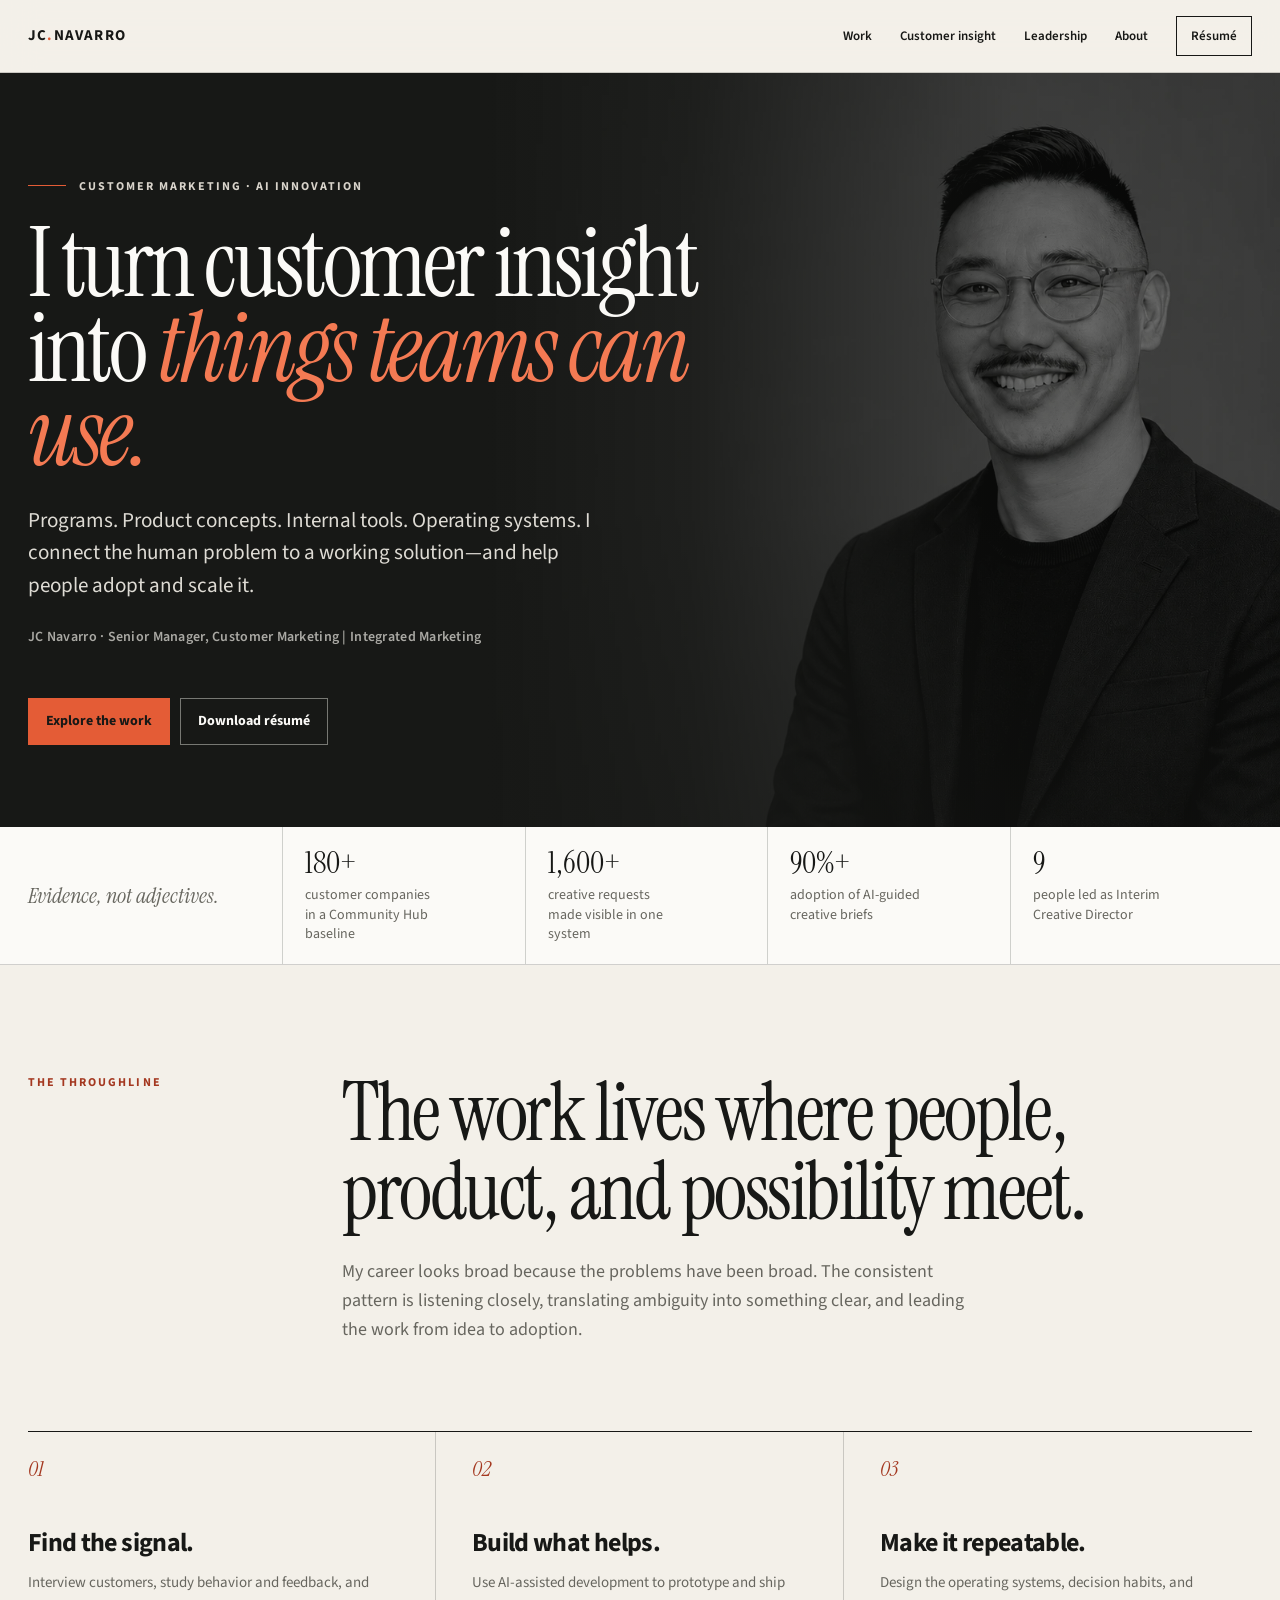
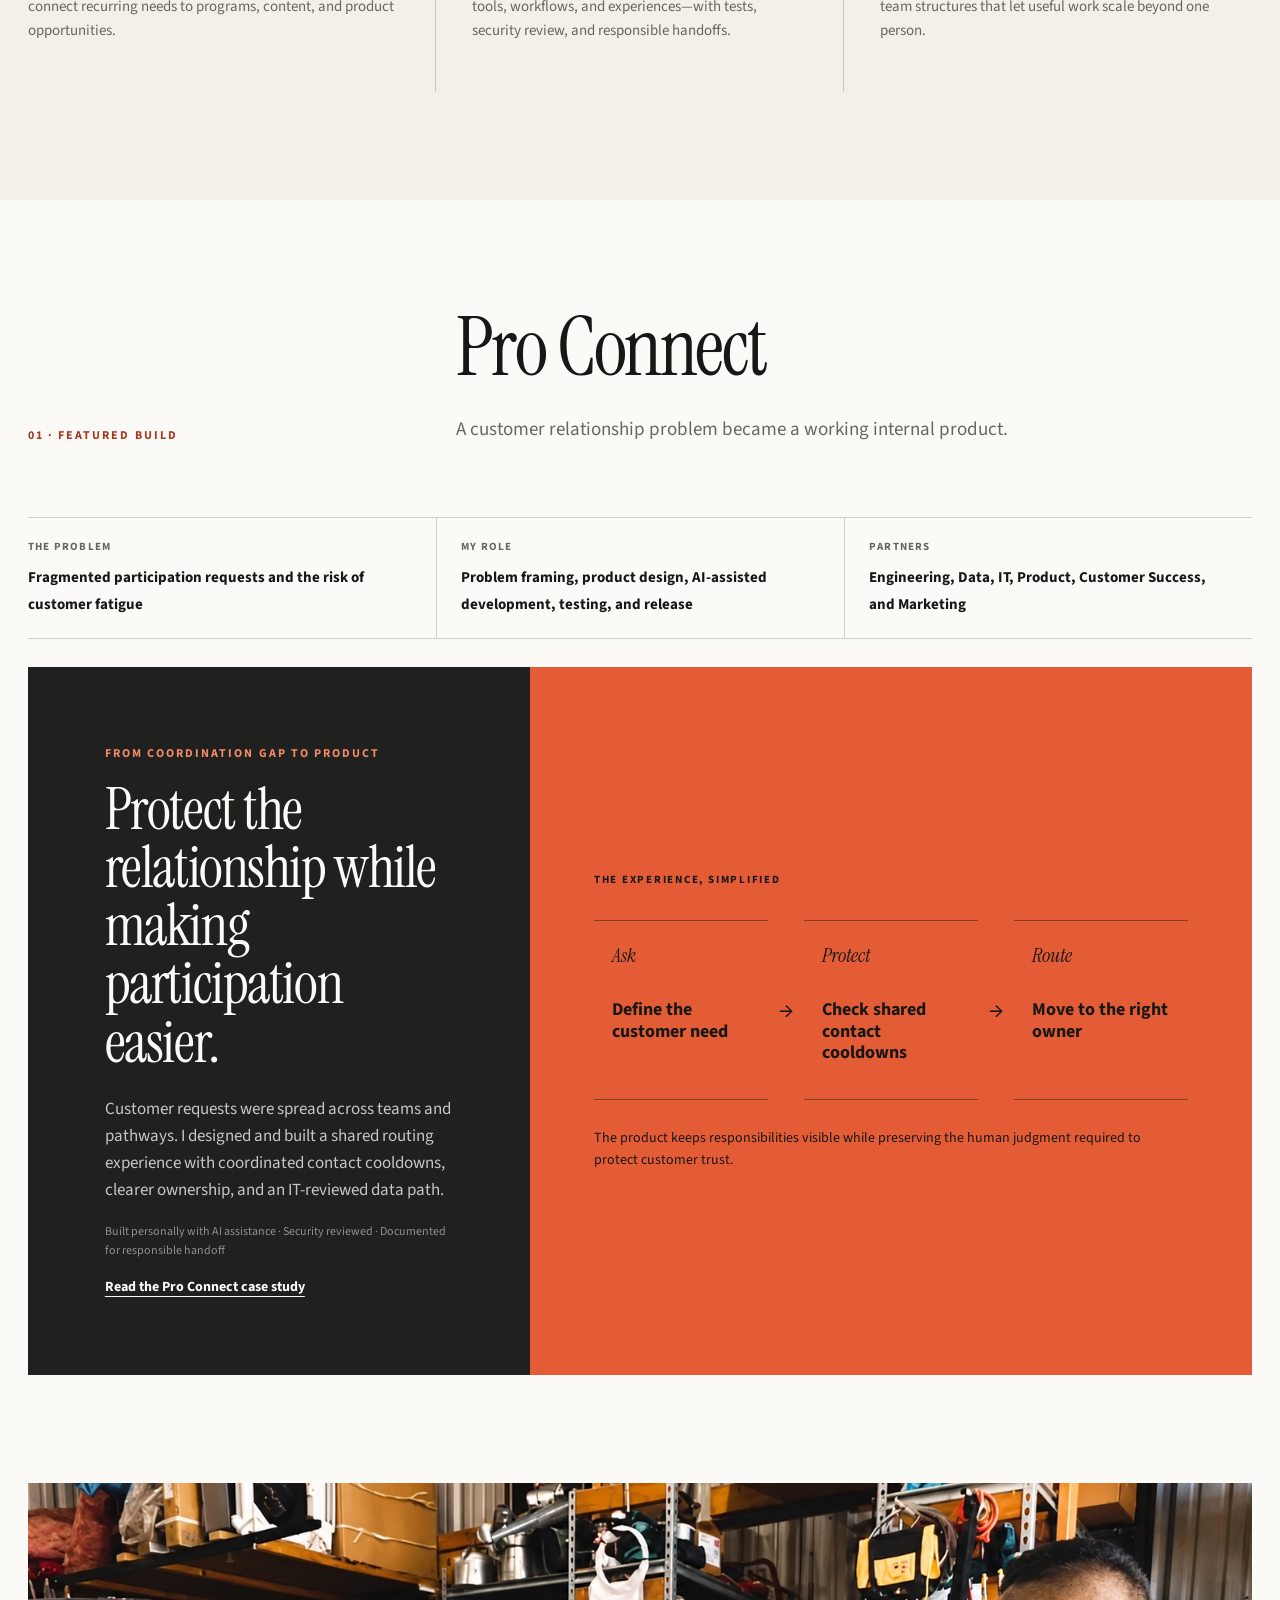
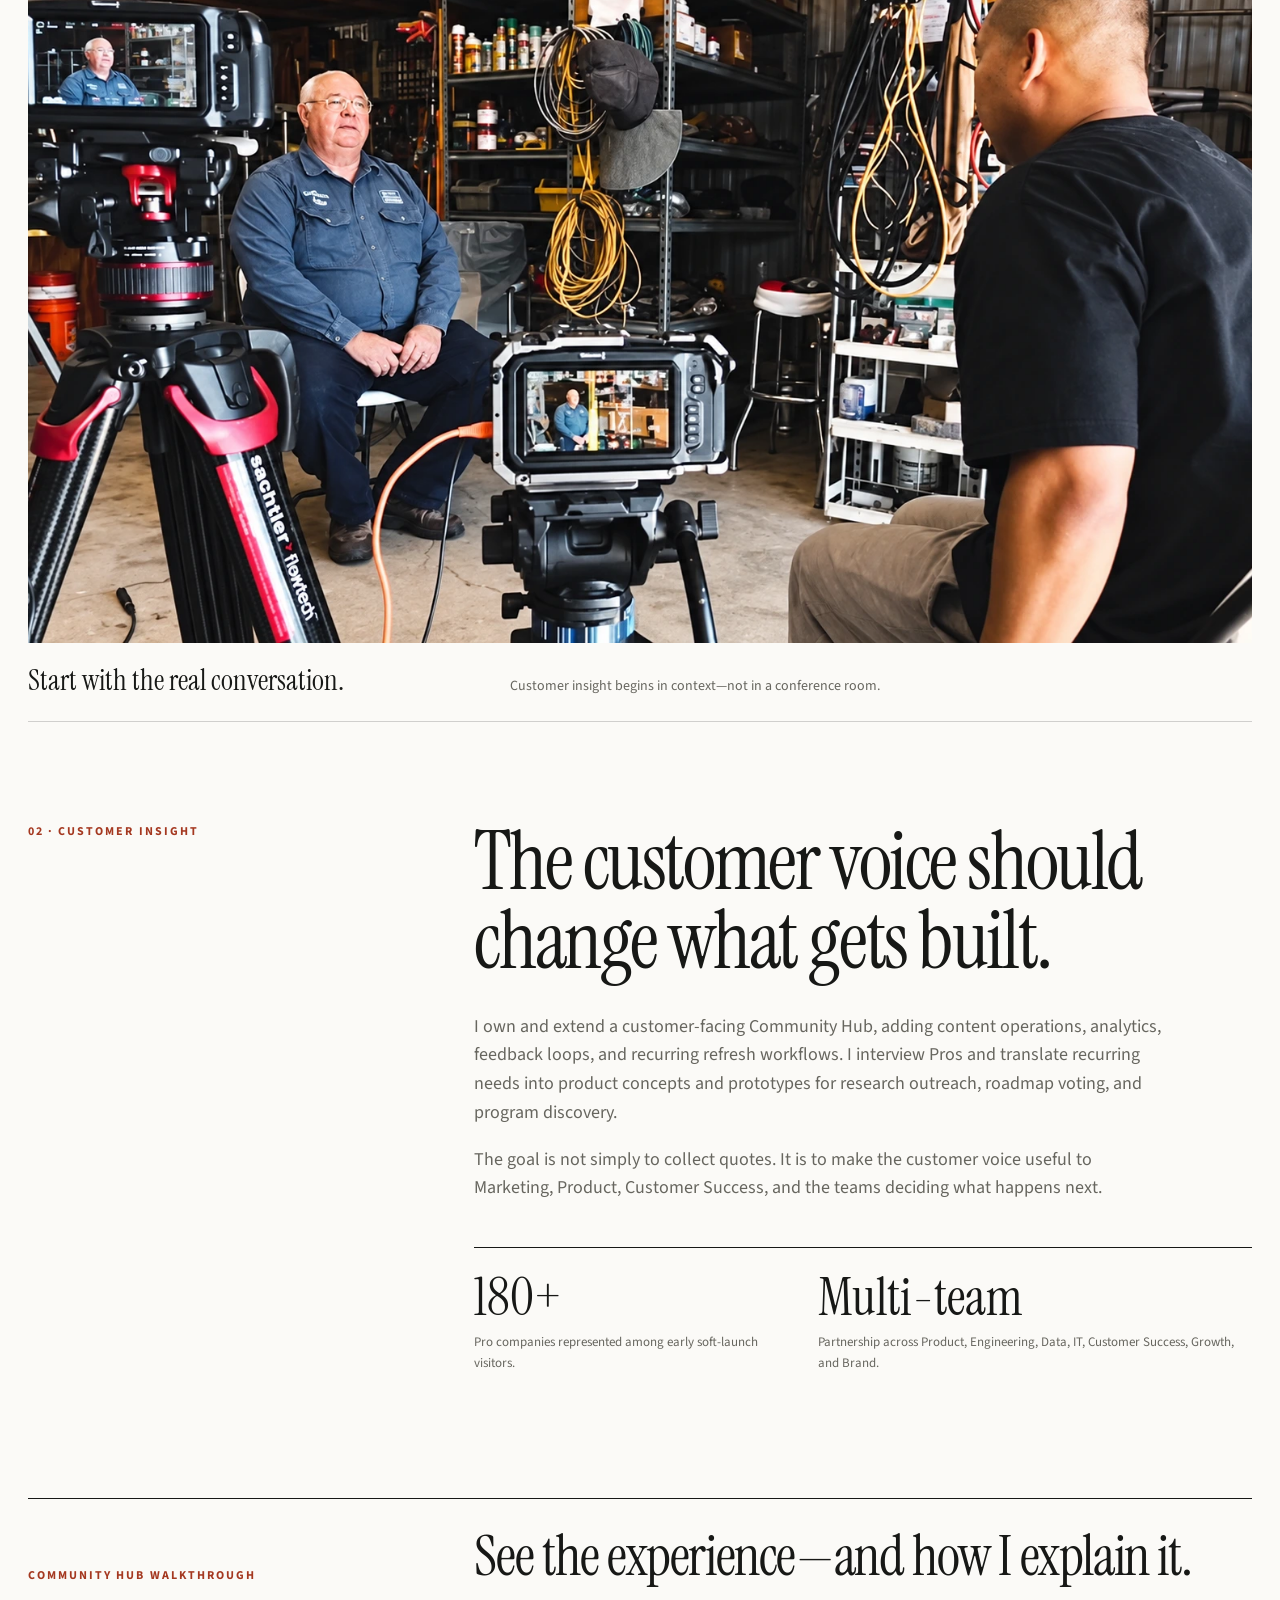
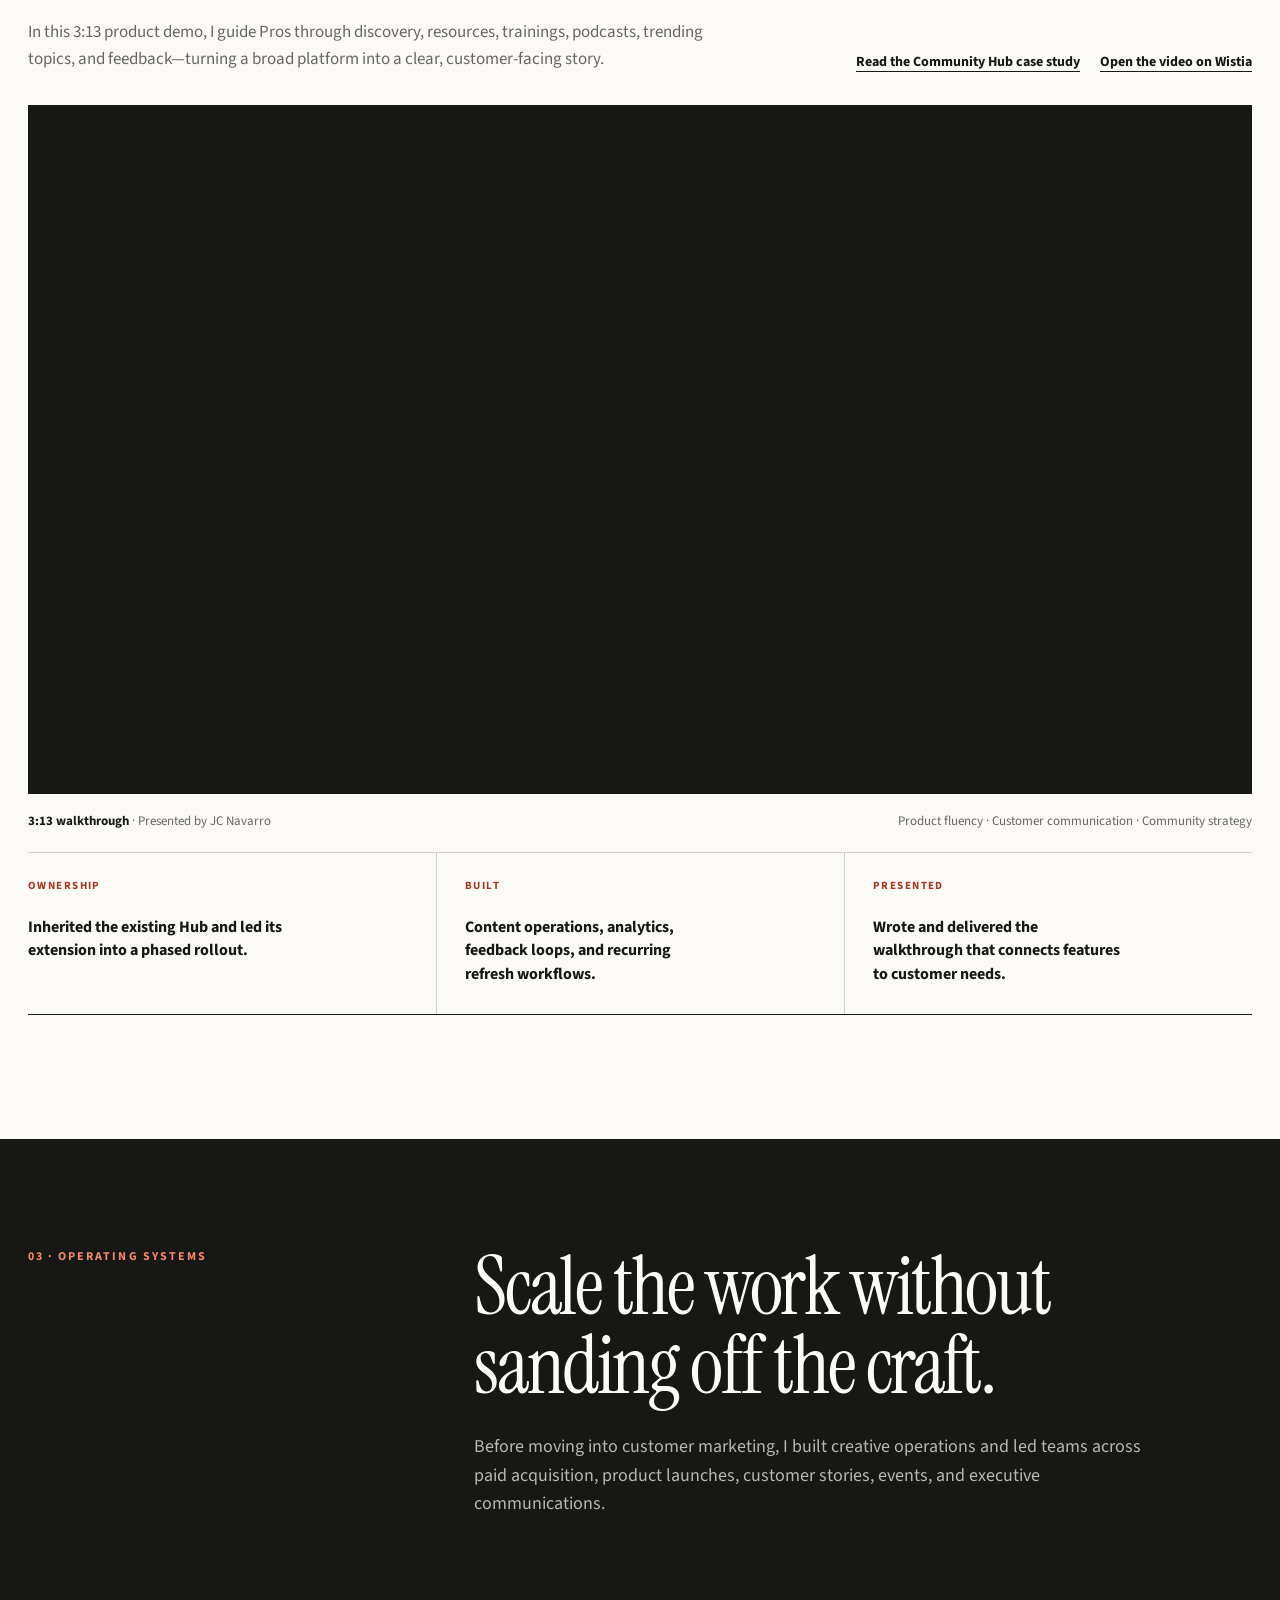
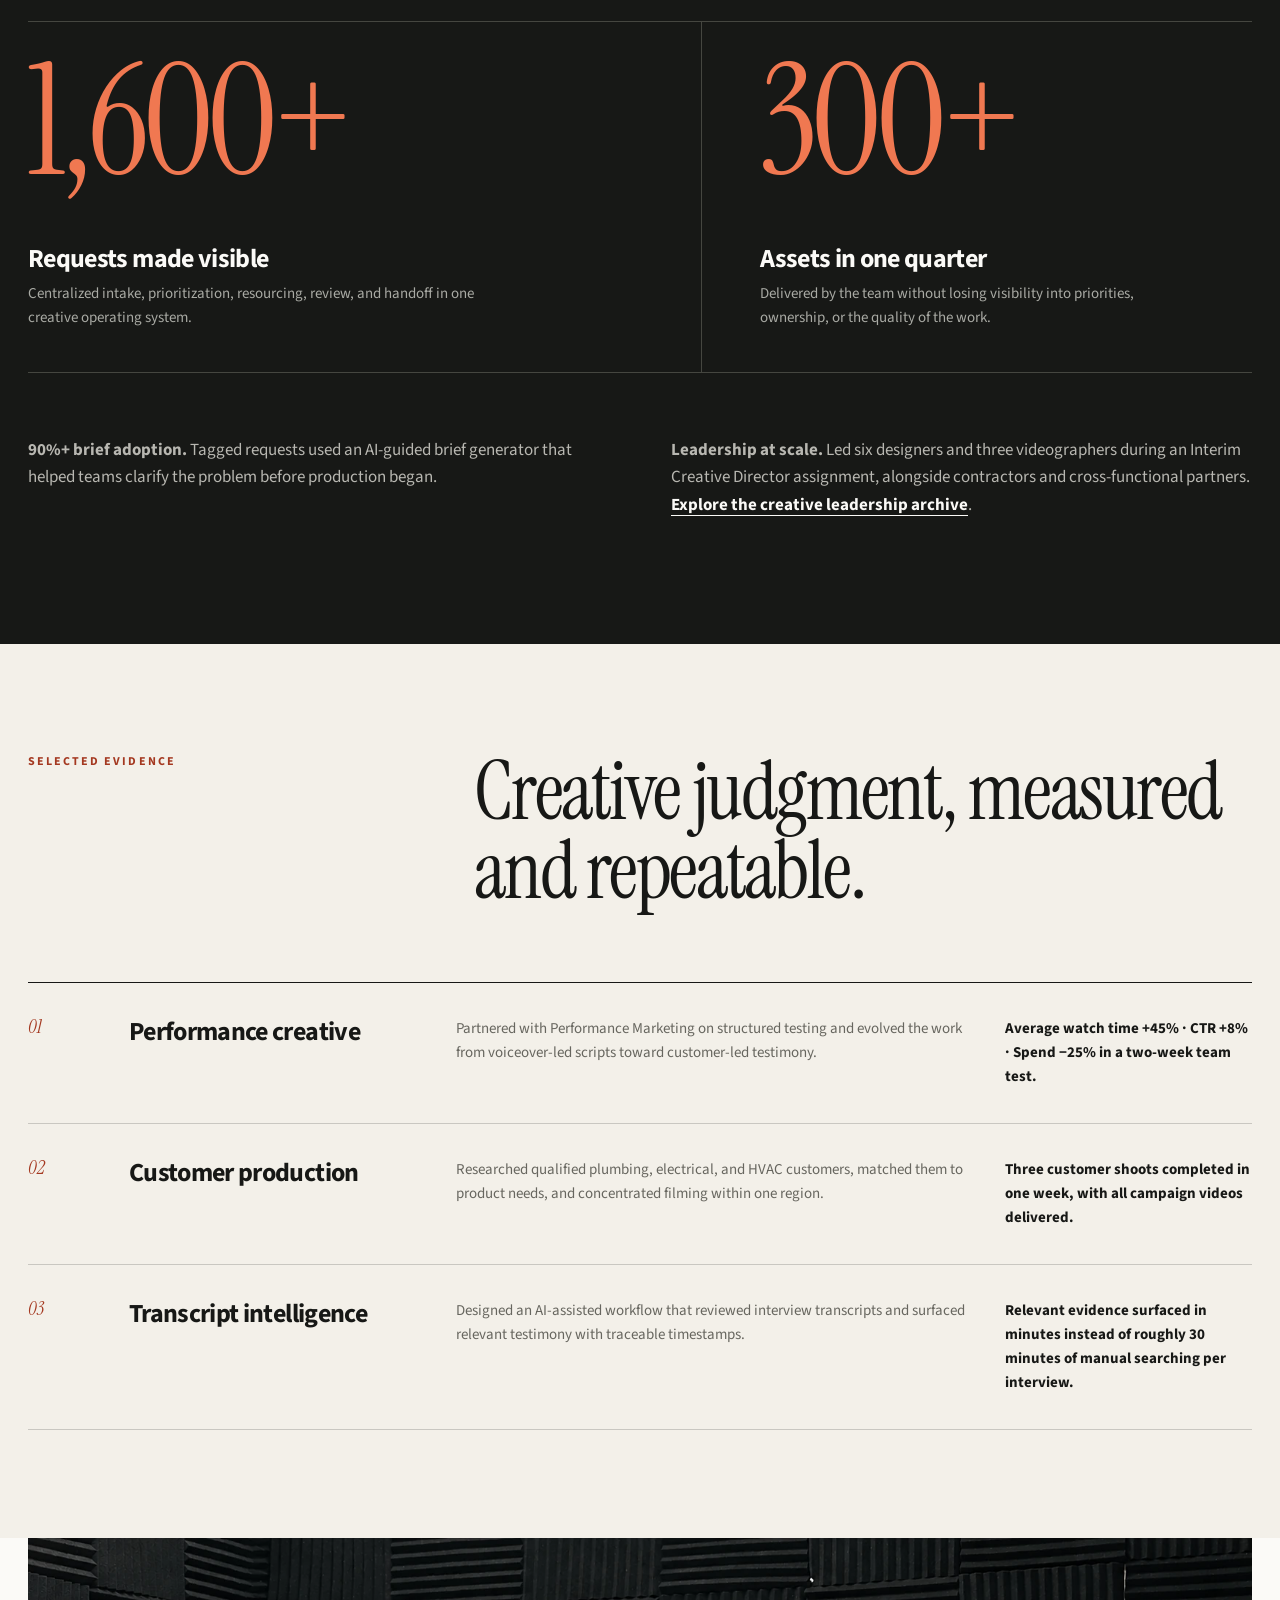
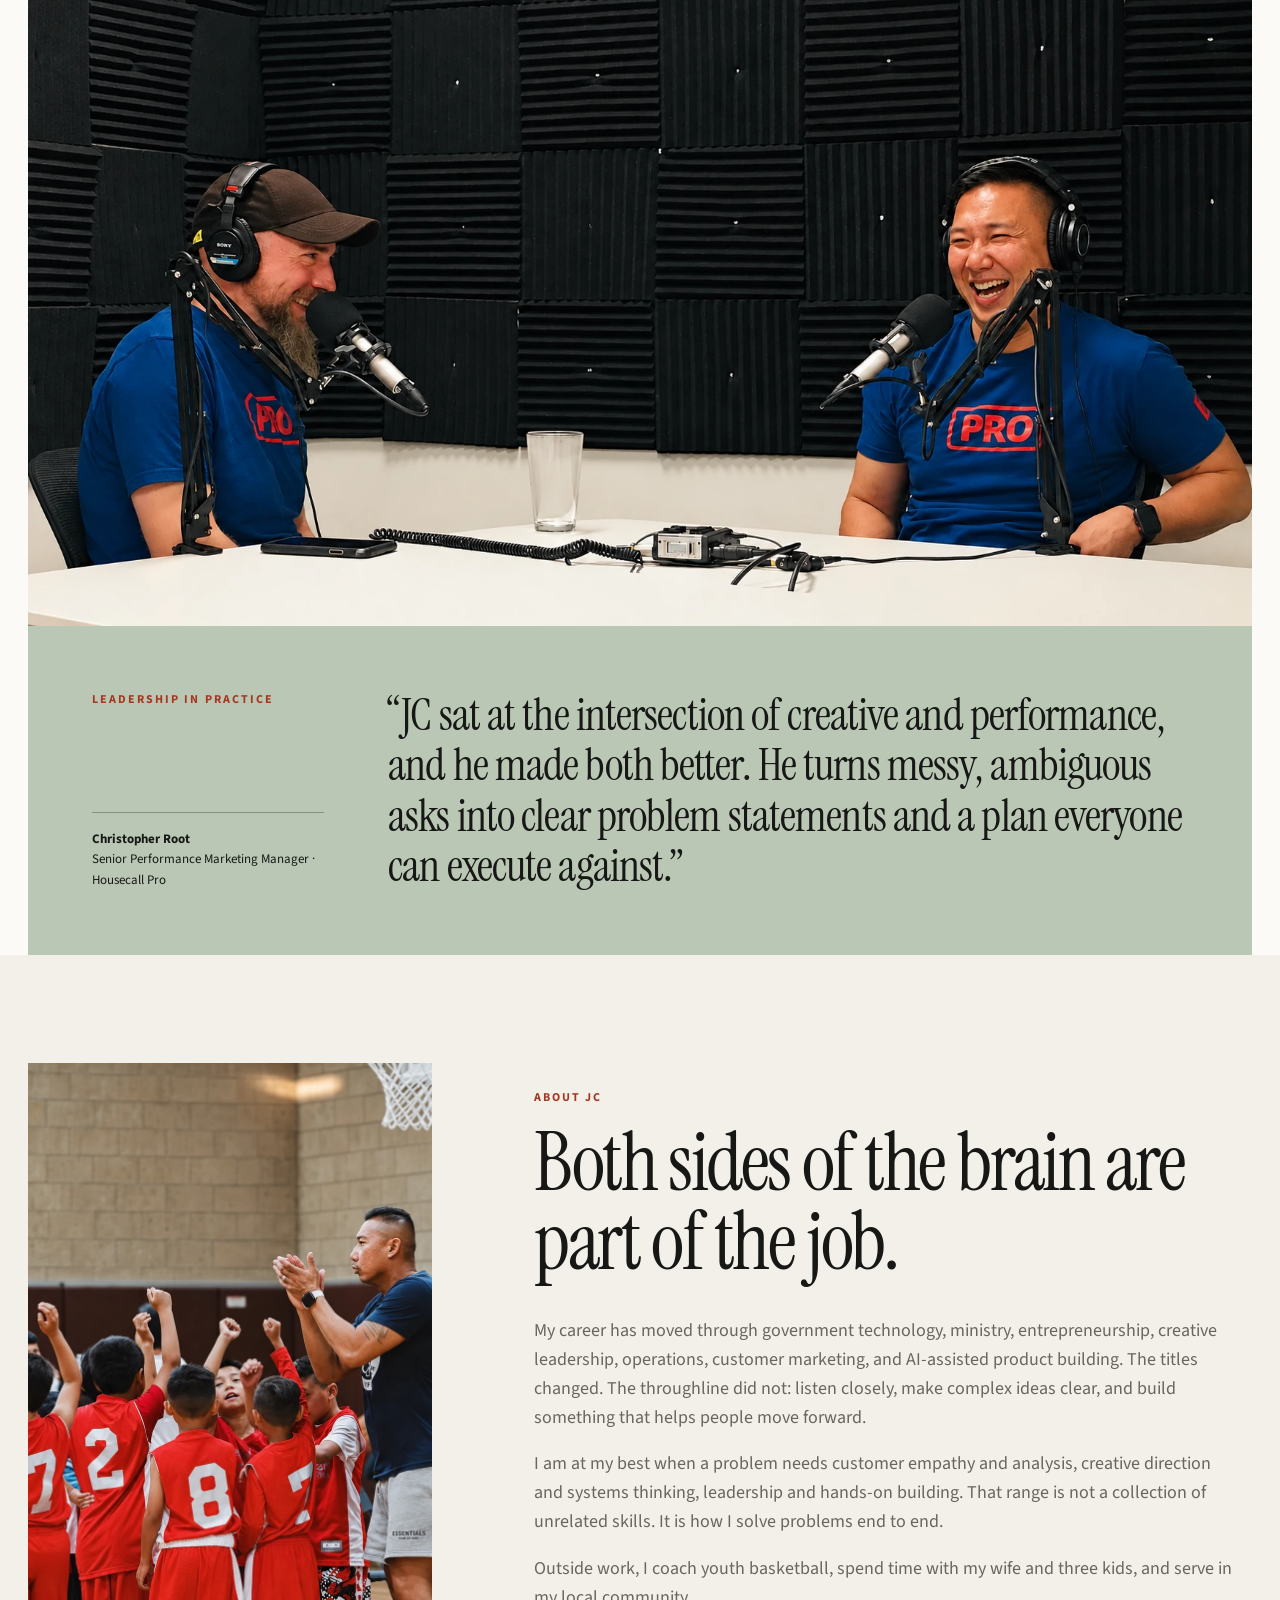
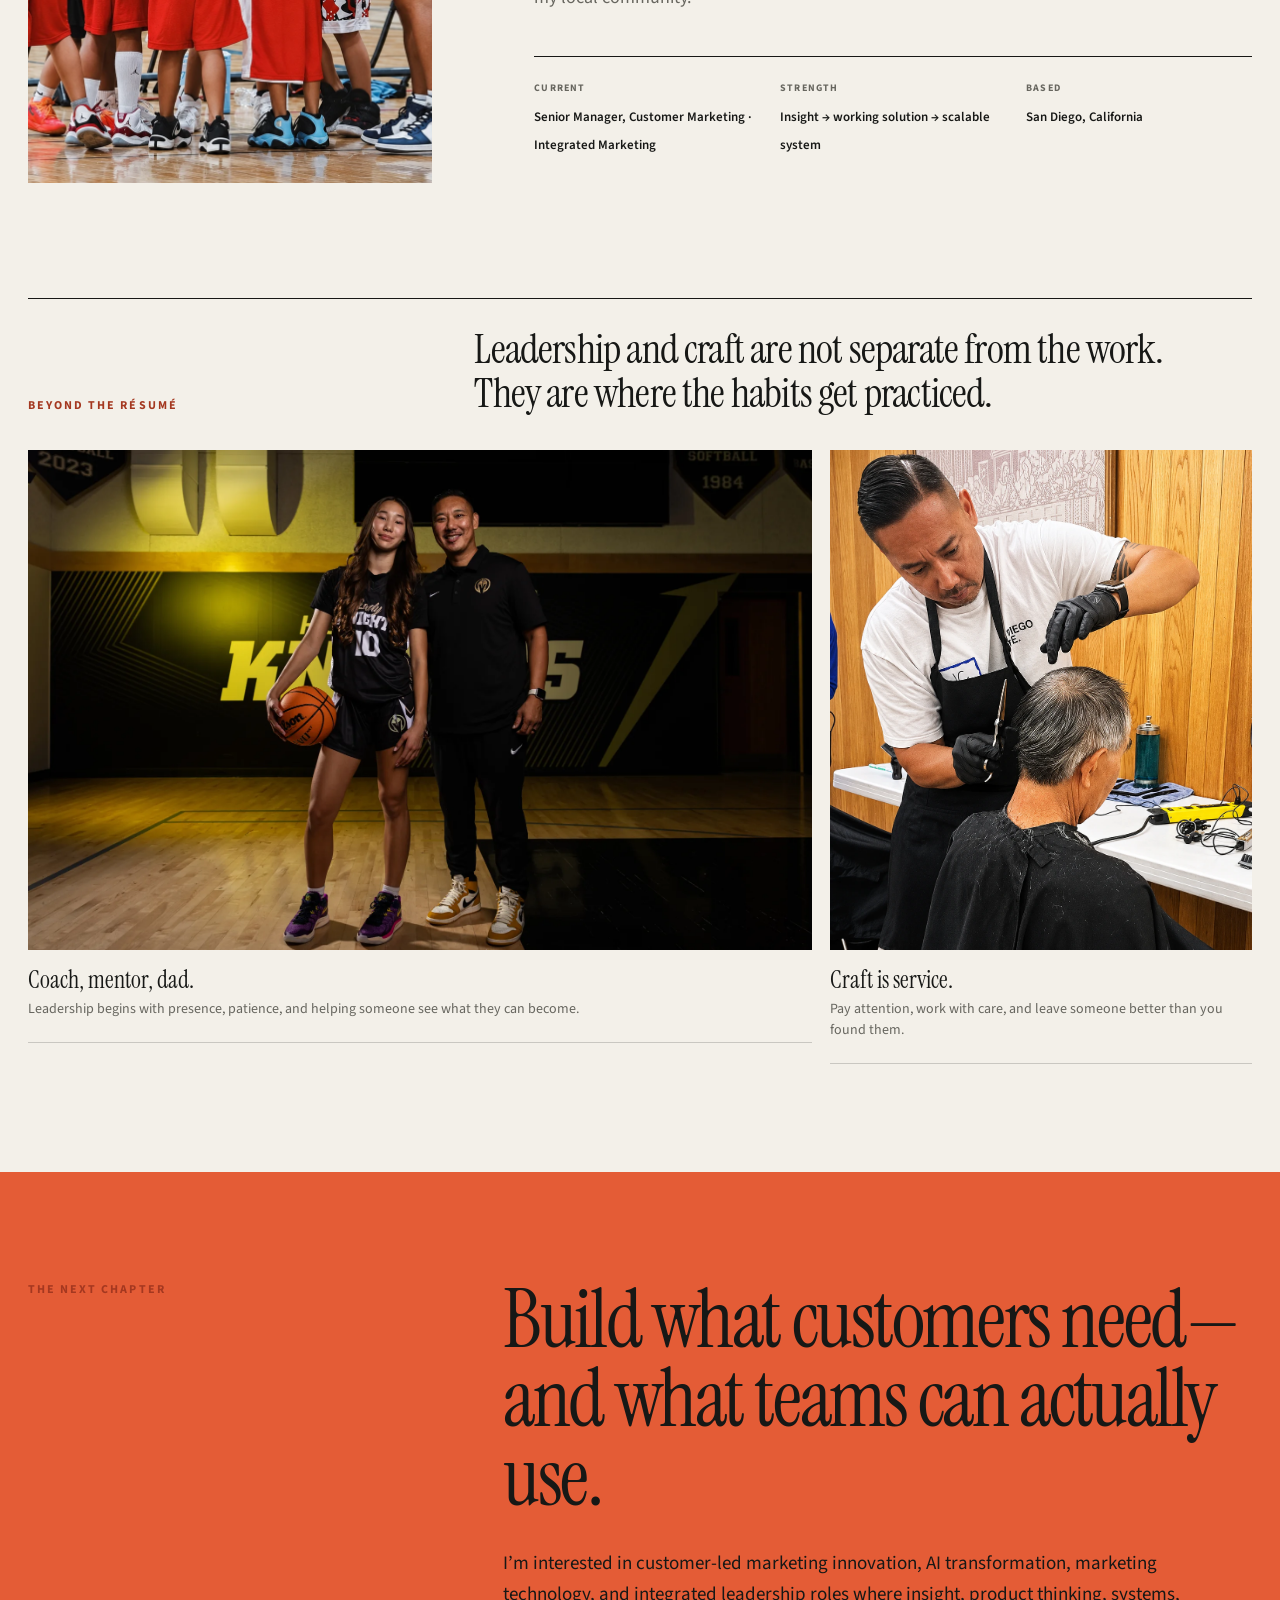
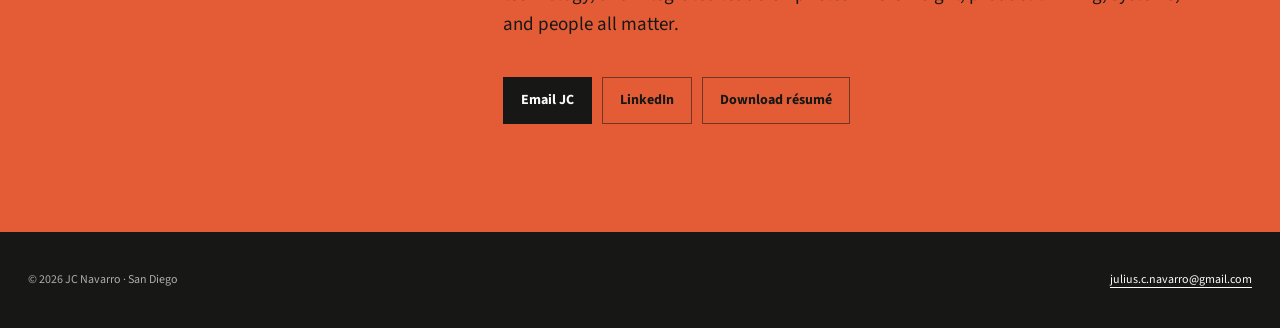
==== commit 397952e9: "Repair podcast guest hat image" ====
--- a/index.html
+++ b/index.html
@@ -363,7 +363,7 @@
         <article class="work-row"><div class="work-index">03</div><h3>Transcript intelligence</h3><p>Designed an AI-assisted workflow that reviewed interview transcripts and surfaced relevant testimony with traceable timestamps.</p><p class="work-result">Relevant evidence surfaced in minutes instead of roughly 30 minutes of manual searching per interview.</p></article>
       </div>
     </section>
-    <section class="leadership" id="leadership"><div class="leadership-image shell"><img src="assets/jc-navarro-conversation-sharp.webp" alt="JC Navarro and a guest sharing a laugh during a recorded conversation" width="1672" height="940" loading="lazy"><div class="quote-panel"><div class="eyebrow">Leadership in practice</div><blockquote>“JC sat at the intersection of creative and performance, and he made both better. He turns messy, ambiguous asks into clear problem statements and a plan everyone can execute against.”</blockquote><div class="quote-person"><strong>Christopher Root</strong><span>Senior Performance Marketing Manager · Housecall Pro</span></div></div></div></section>
+    <section class="leadership" id="leadership"><div class="leadership-image shell"><img src="assets/jc-navarro-conversation-hat-fixed.webp" alt="JC Navarro and a guest sharing a laugh during a recorded conversation" width="1680" height="945" loading="lazy"><div class="quote-panel"><div class="eyebrow">Leadership in practice</div><blockquote>“JC sat at the intersection of creative and performance, and he made both better. He turns messy, ambiguous asks into clear problem statements and a plan everyone can execute against.”</blockquote><div class="quote-person"><strong>Christopher Root</strong><span>Senior Performance Marketing Manager · Housecall Pro</span></div></div></div></section>
     <section class="section shell" id="about">
       <div class="about"><figure><img src="assets/jc-coaching-sharp.webp" alt="JC coaching a youth basketball team during a game" width="1086" height="1448" loading="lazy"></figure><div class="about-copy"><div class="eyebrow">About JC</div><h2>Both sides of the brain are part of the job.</h2><p>My career has moved through government technology, ministry, entrepreneurship, creative leadership, operations, customer marketing, and AI-assisted product building. The titles changed. The throughline did not: listen closely, make complex ideas clear, and build something that helps people move forward.</p><p>I am at my best when a problem needs customer empathy and analysis, creative direction and systems thinking, leadership and hands-on building. That range is not a collection of unrelated skills. It is how I solve problems end to end.</p><p>Outside work, I coach youth basketball, spend time with my wife and three kids, and serve in my local community.</p><div class="about-facts"><div><small>Current</small><span>Senior Manager, Customer Marketing · Integrated Marketing</span></div><div><small>Strength</small><span>Insight → working solution → scalable system</span></div><div><small>Based</small><span>San Diego, California</span></div></div></div></div>
       <div class="life-strip">
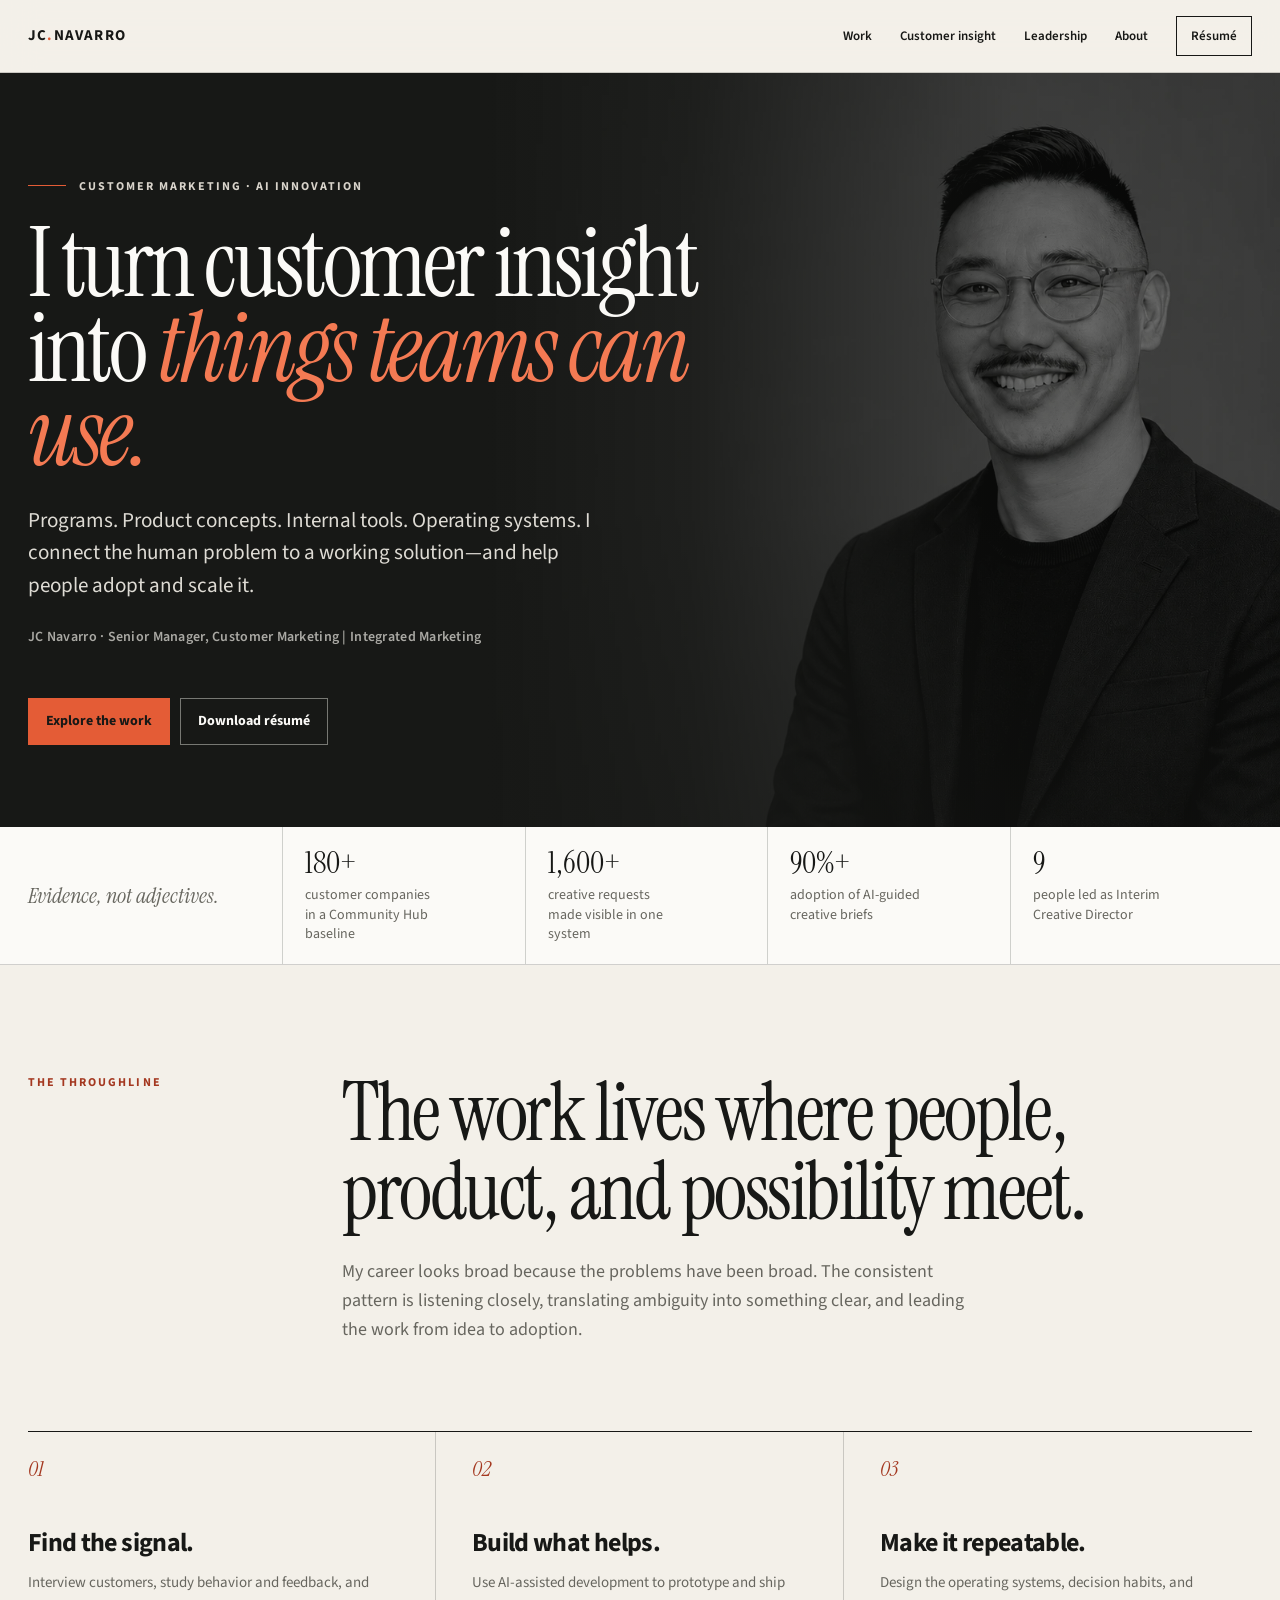
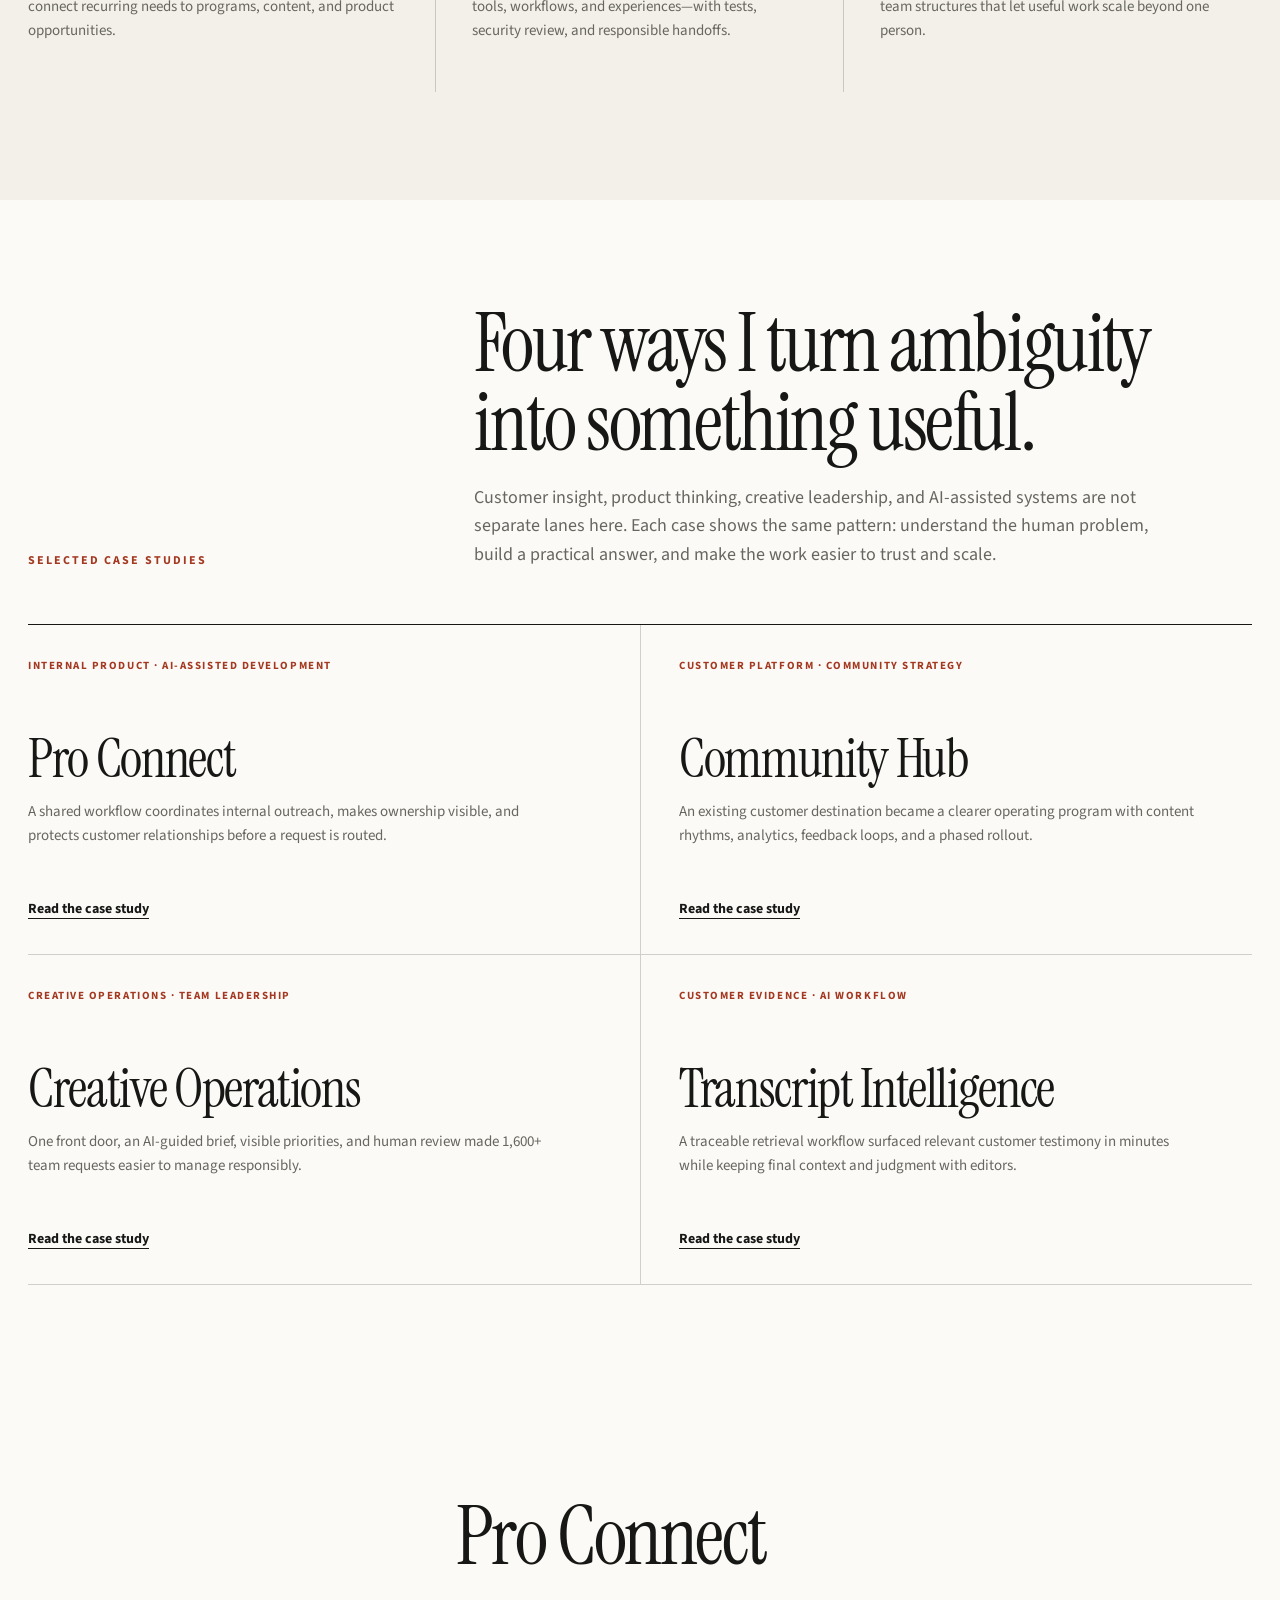
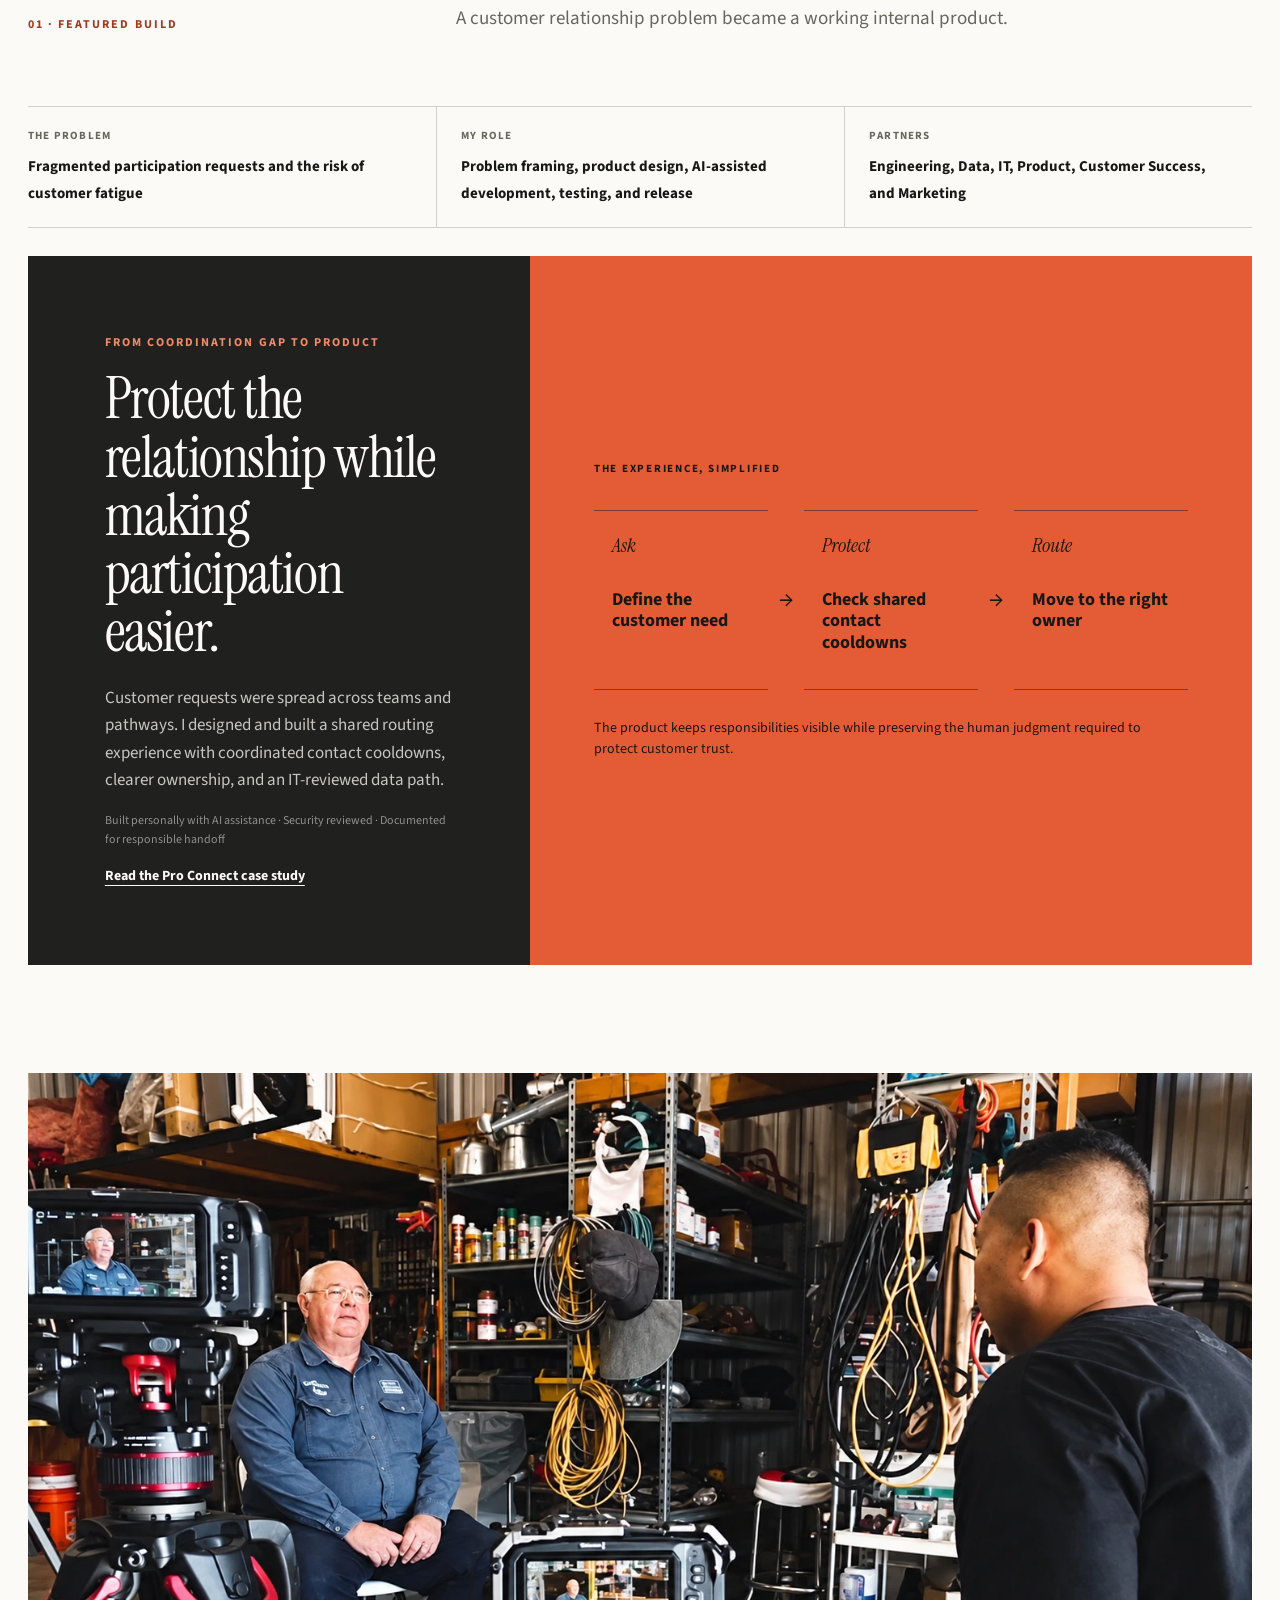
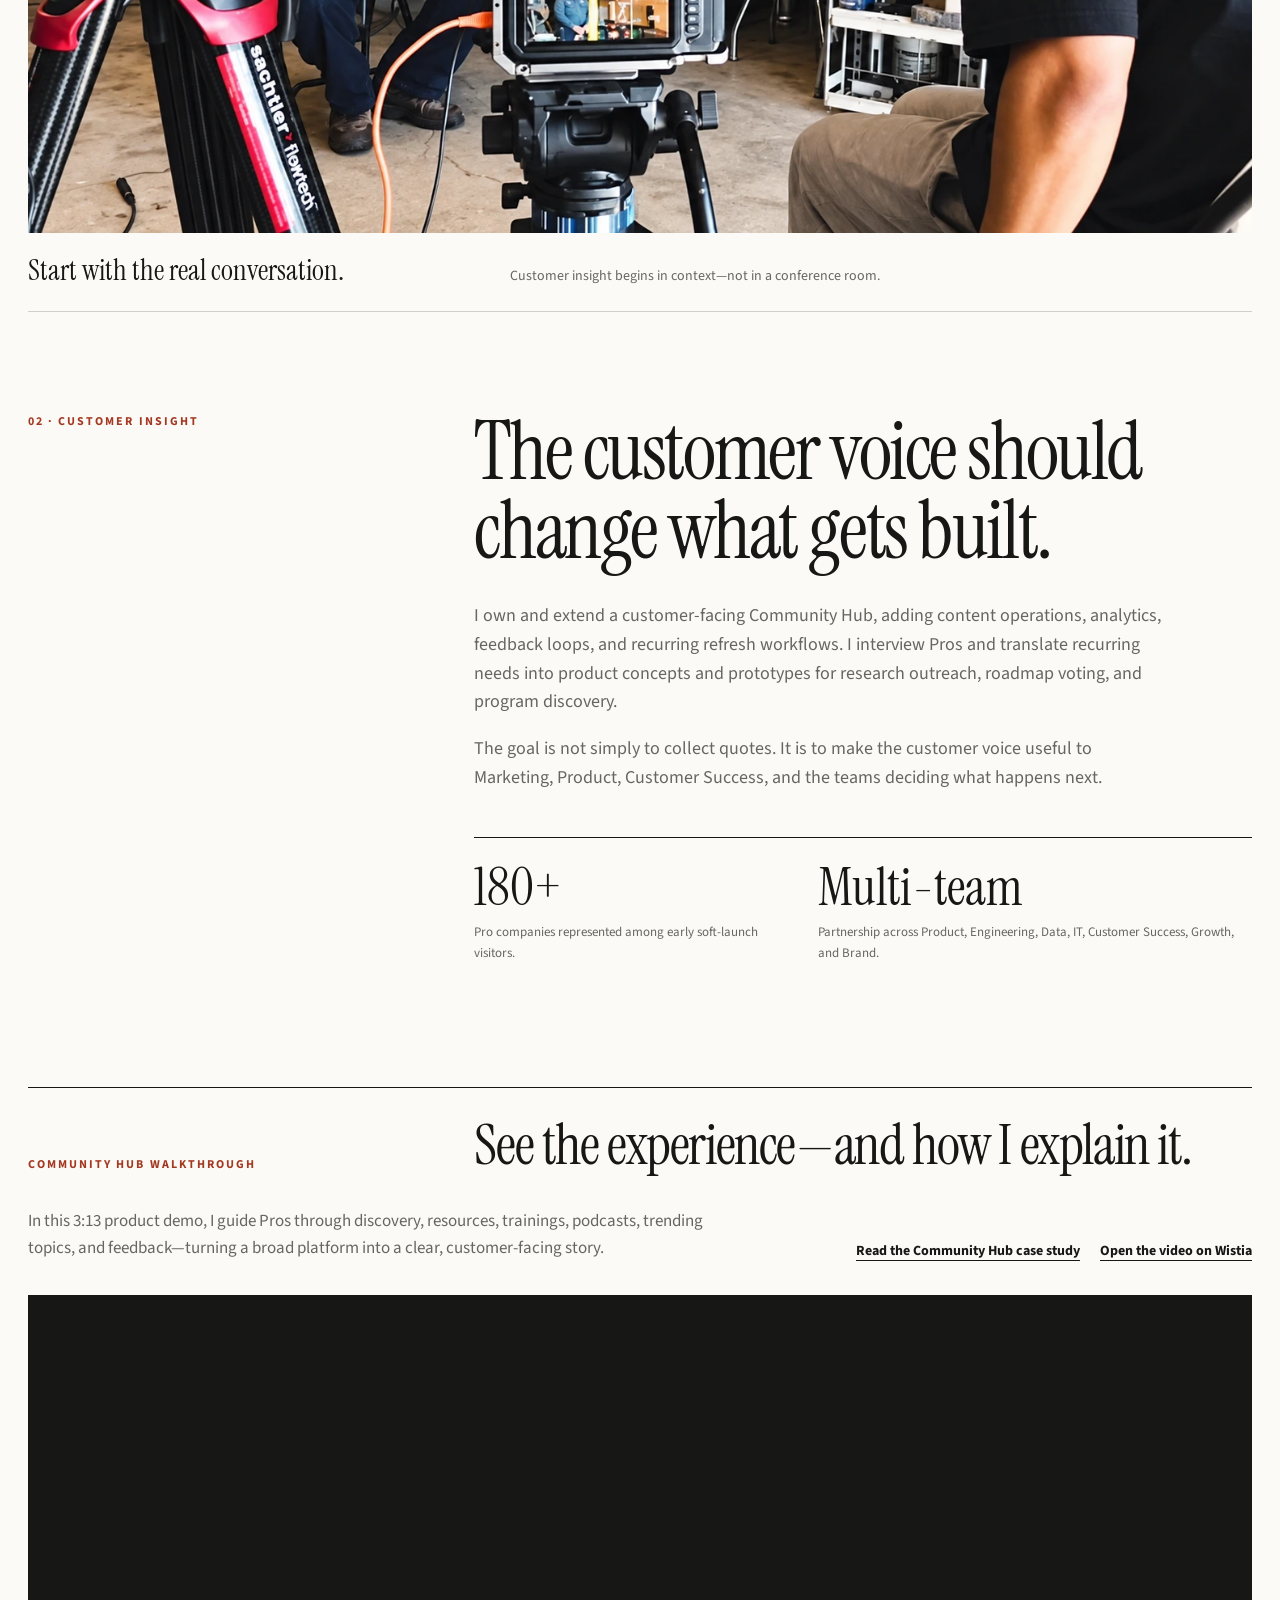
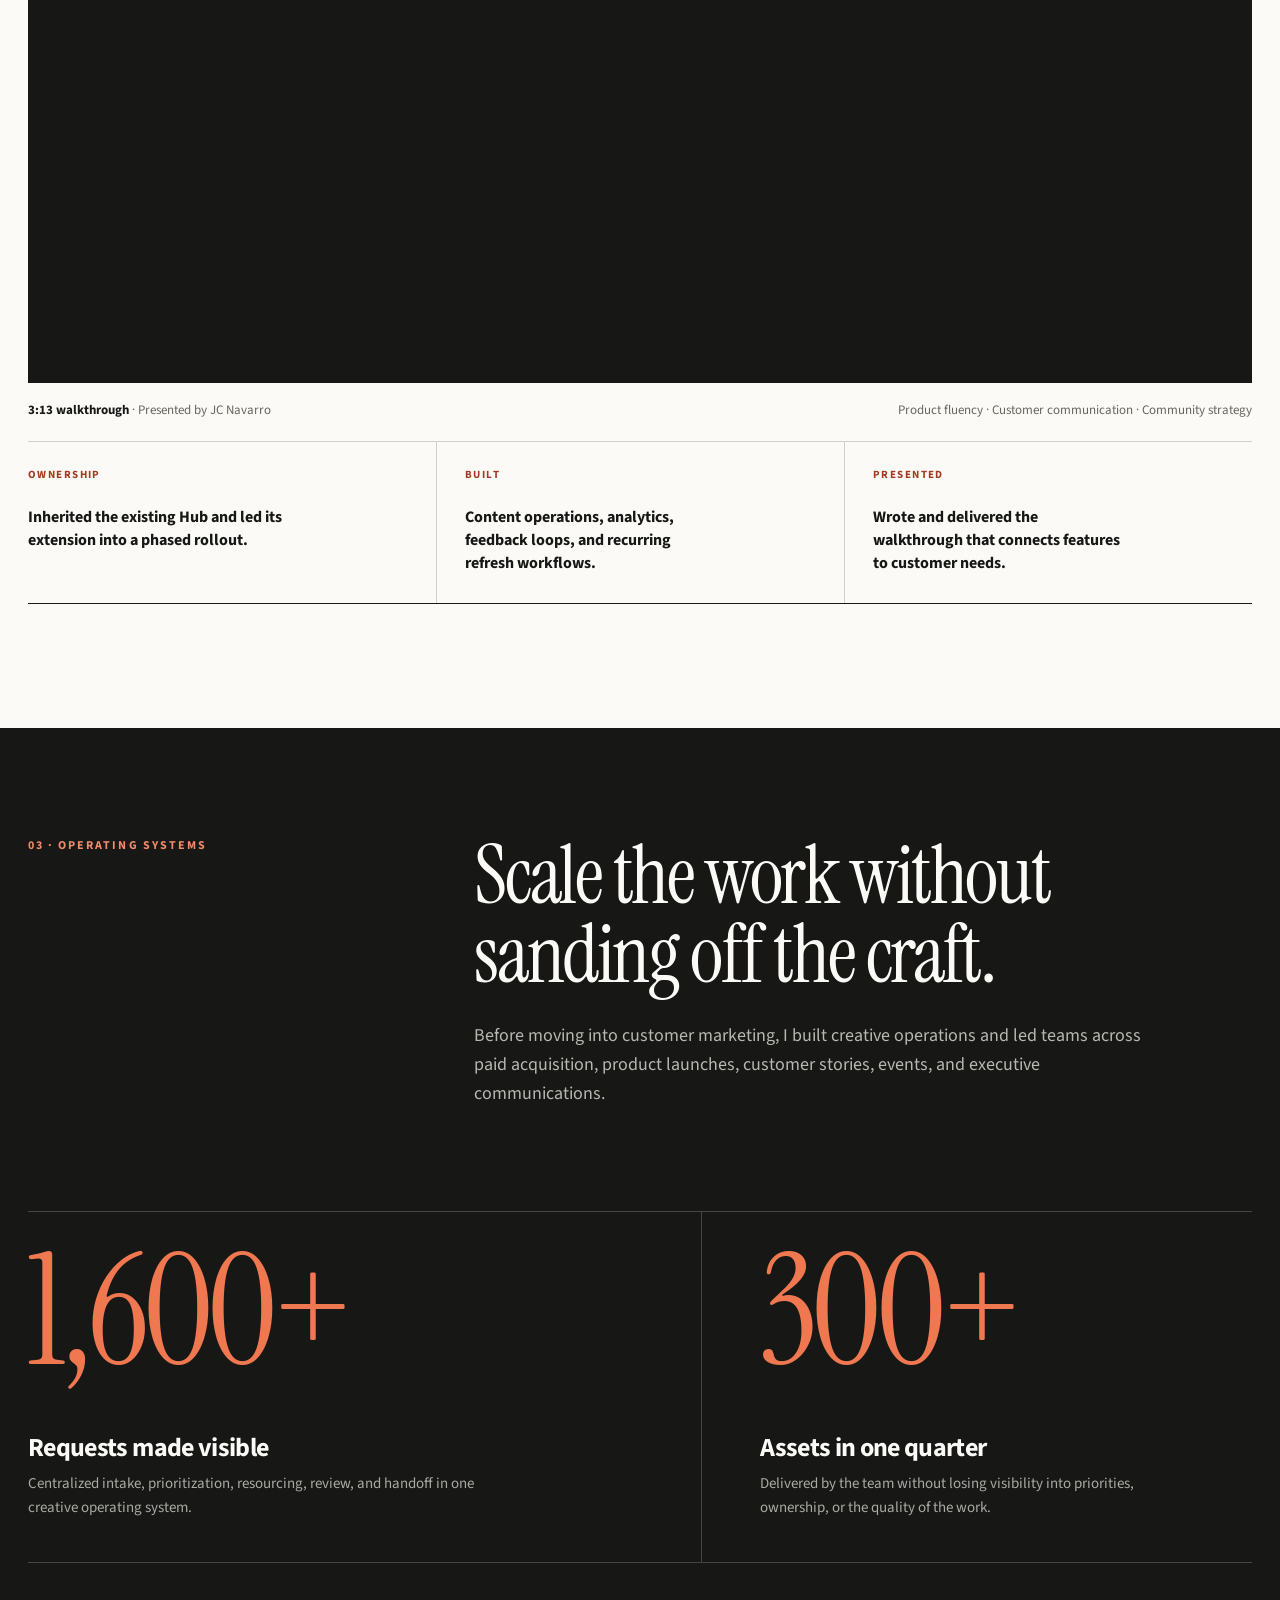
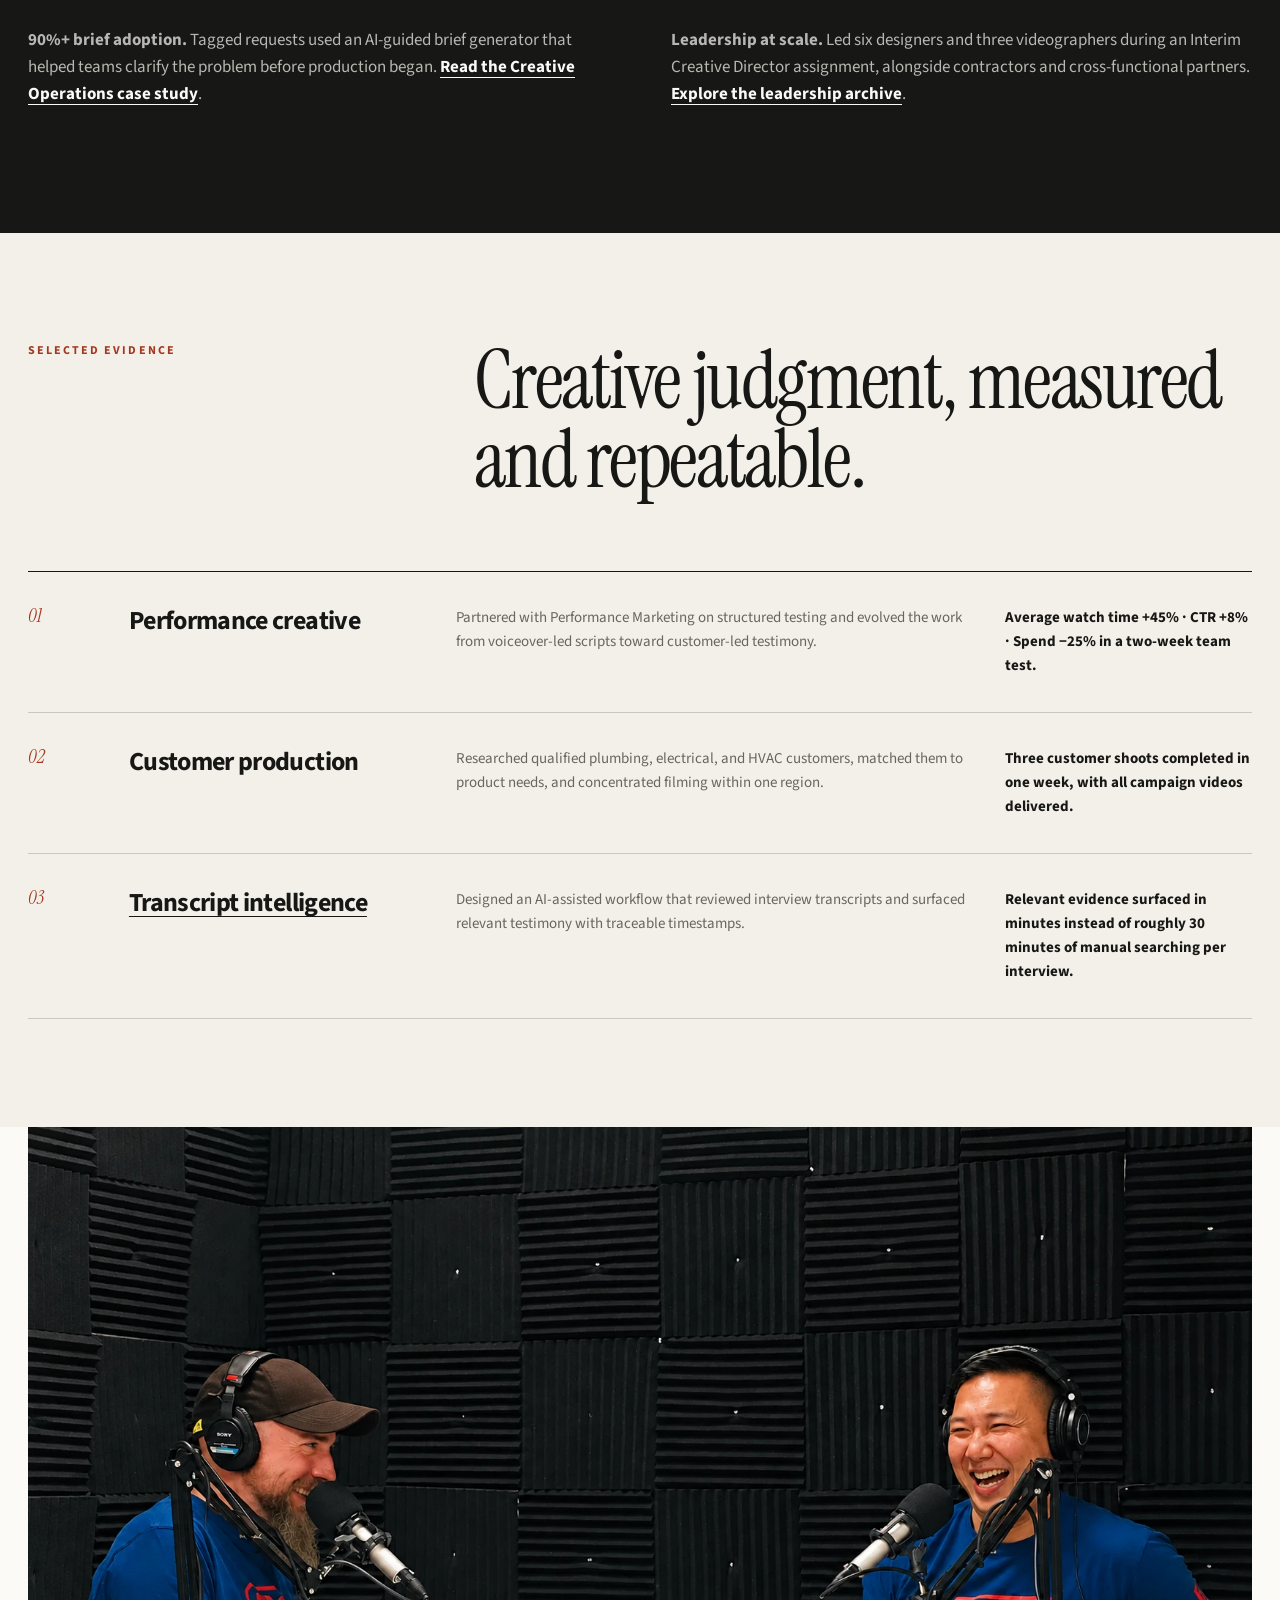
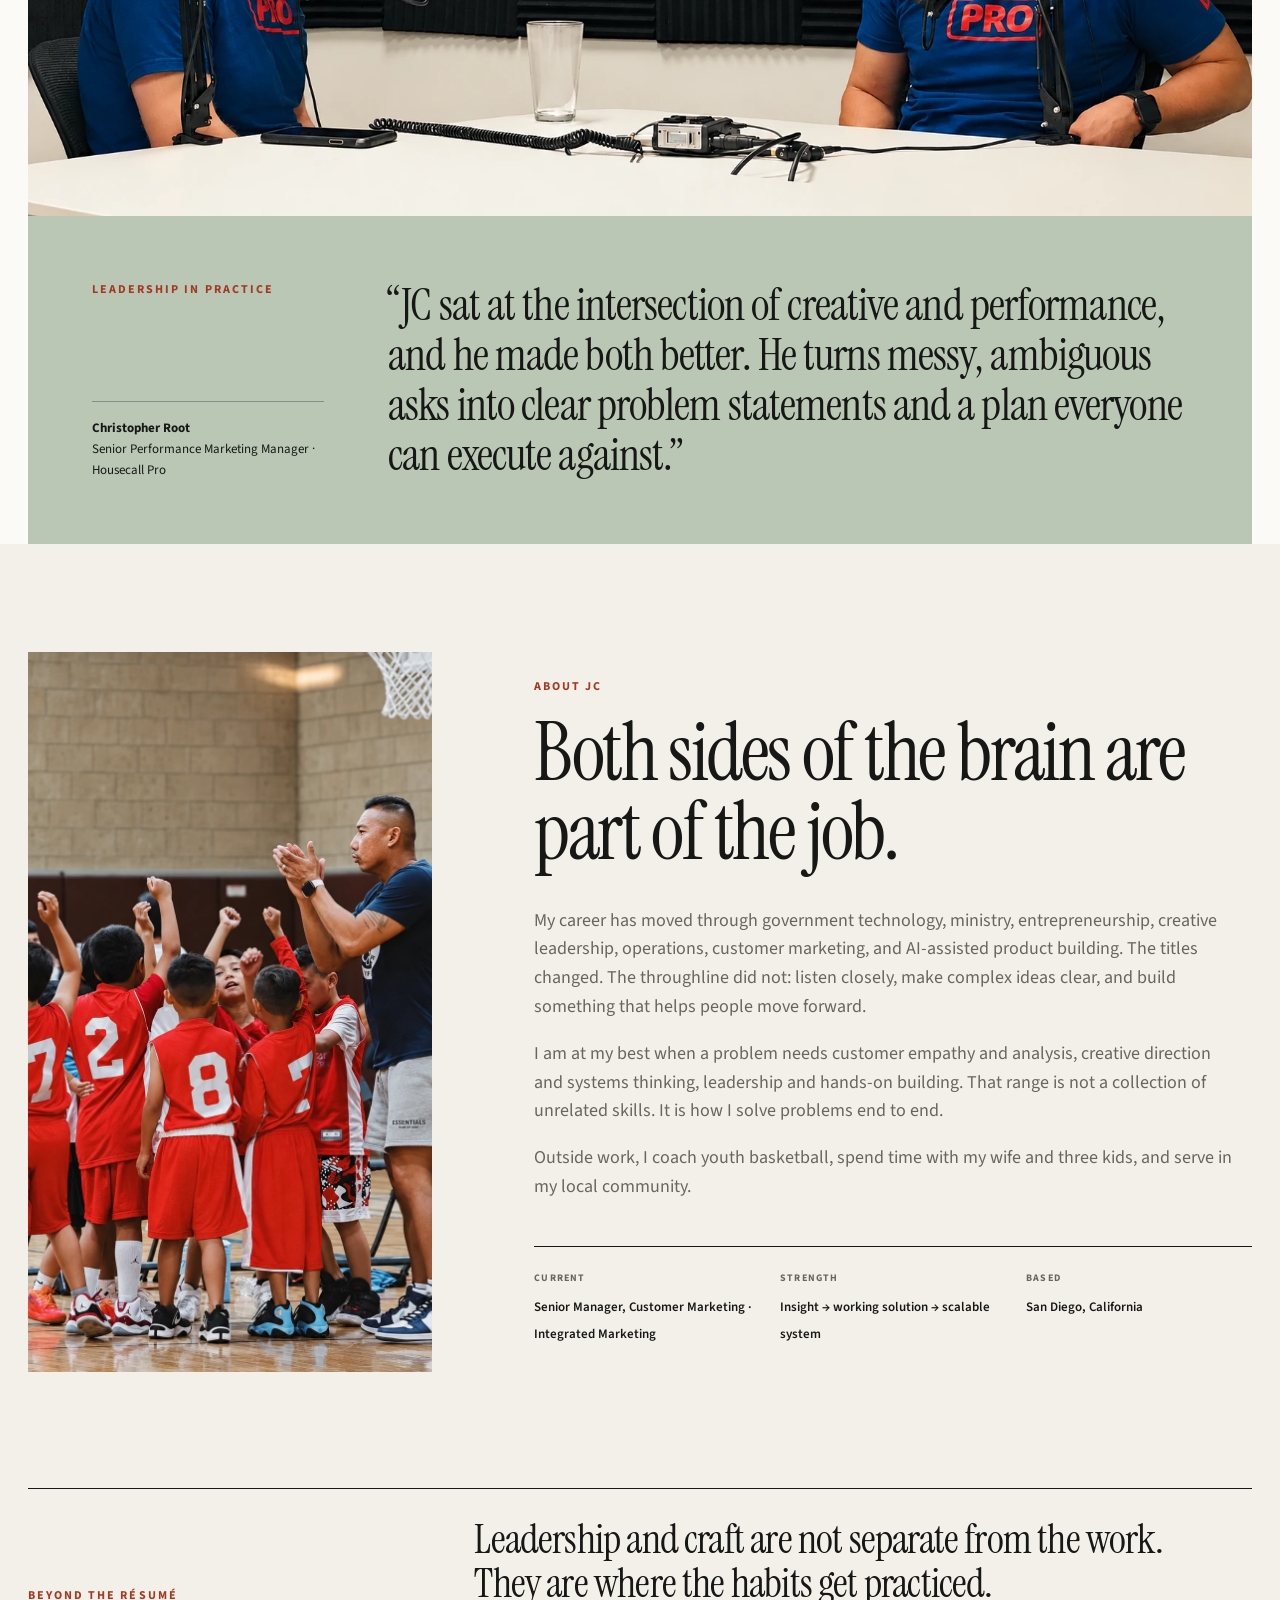
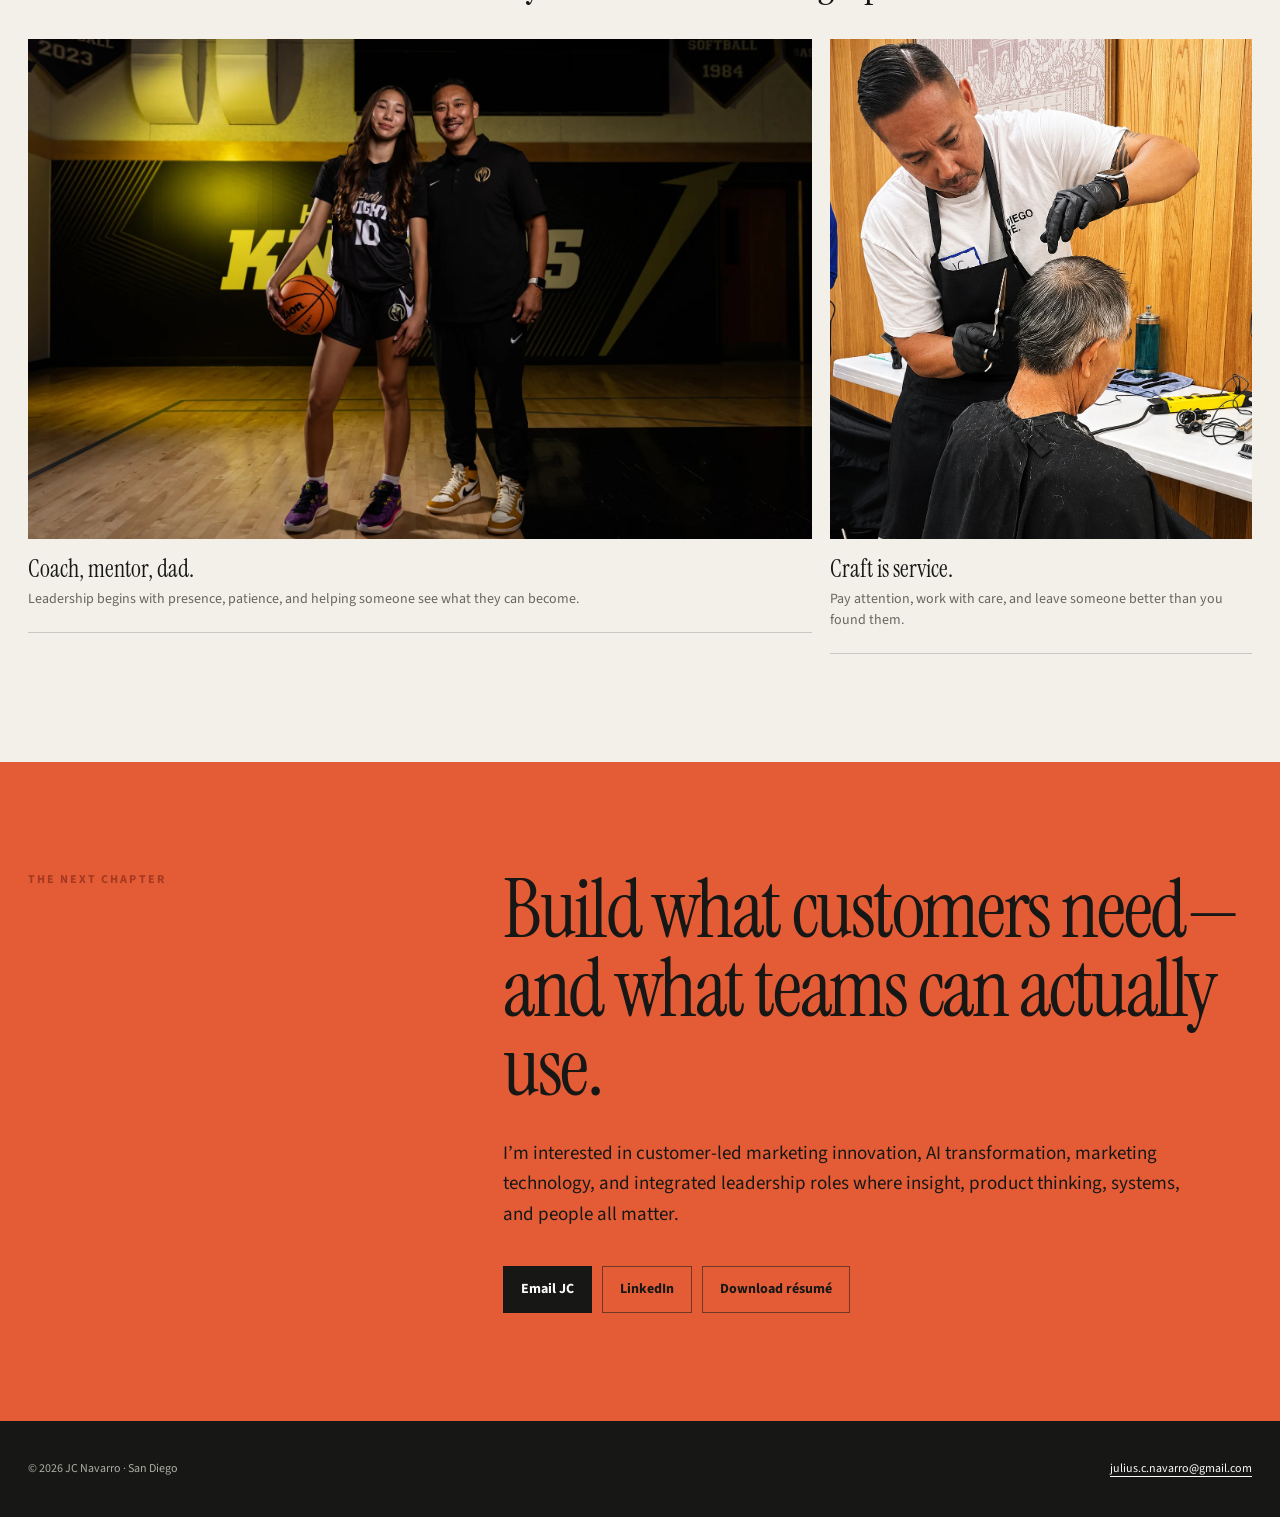
==== commit 600a55c7: "Add recruiter-ready portfolio case studies" ====
--- a/index.html
+++ b/index.html
@@ -13,8 +13,10 @@
   <link rel="apple-touch-icon" href="assets/apple-touch-icon.png">
   <meta property="og:type" content="website">
   <meta property="og:url" content="https://jcnavarro.net/">
-  <meta property="og:image" content="https://jcnavarro.net/assets/jc-navarro-hero-linkedin-bw-sharp.webp">
-  <meta property="og:image:alt" content="JC Navarro in a black-and-white studio portrait">
+  <meta property="og:image" content="https://jcnavarro.net/assets/og-home.png">
+  <meta property="og:image:width" content="1200">
+  <meta property="og:image:height" content="630">
+  <meta property="og:image:alt" content="JC Navarro — Customer Marketing and AI Innovation">
   <meta property="og:title" content="JC Navarro — Customer Marketing and AI Innovation">
   <meta property="og:description" content="Customer insight, AI-assisted product building, creative systems, and team leadership.">
   <meta name="twitter:card" content="summary_large_image">
@@ -161,6 +163,18 @@
     .contribution-item + .contribution-item { padding-left: 28px; border-left: 1px solid var(--line); }
     .contribution-item small { display: block; margin-bottom: 22px; color: var(--accent-dark); font-size: 11px; font-weight: 700; letter-spacing: .13em; text-transform: uppercase; }
     .contribution-item strong { display: block; max-width: 32ch; font-size: 16px; line-height: 1.45; }
+    .case-index-section { padding-block: 104px; background: var(--white); scroll-margin-top: 72px; }
+    .case-index-head { display: grid; grid-template-columns: .65fr 1.35fr; gap: 72px; align-items: end; margin-bottom: 54px; }
+    .case-index-head p { max-width: 690px; margin: 22px 0 0; color: var(--muted); font-size: 18px; }
+    .case-index-grid { display: grid; grid-template-columns: repeat(2, 1fr); border-top: 1px solid var(--ink); }
+    .case-card { position: relative; min-height: 330px; display: flex; flex-direction: column; padding: 32px 38px 34px 0; border-bottom: 1px solid var(--line); text-decoration: none; }
+    .case-card:nth-child(even) { padding-left: 38px; border-left: 1px solid var(--line); }
+    .case-card small { color: var(--accent-dark); font-size: 11px; font-weight: 700; letter-spacing: .14em; text-transform: uppercase; }
+    .case-card h3 { max-width: 520px; margin: 58px 0 14px; font: 400 clamp(36px, 4.2vw, 58px)/1 "Instrument Serif", serif; letter-spacing: -.025em; }
+    .case-card p { max-width: 520px; margin: 0; color: var(--muted); font-size: 15px; }
+    .case-card span { margin-top: auto; padding-top: 30px; color: var(--ink); font-size: 14px; font-weight: 700; text-decoration: underline; text-underline-offset: 5px; }
+    .case-card:hover { background: var(--paper); }
+    .case-card:focus-visible { outline: 3px solid #5778e8; outline-offset: 5px; }
     .systems { background: var(--ink); color: var(--white); }
     .systems-head { display: grid; grid-template-columns: .65fr 1.35fr; gap: 72px; }
     .systems-head h2 { max-width: 850px; }
@@ -179,6 +193,7 @@
     .work-row { display: grid; grid-template-columns: .13fr .57fr 1fr .48fr; gap: 34px; padding: 34px 0; border-bottom: 1px solid var(--line); align-items: start; }
     .work-index { color: var(--accent-dark); font: italic 19px/1 "Instrument Serif", serif; }
     .work-row h3 { margin-bottom: 0; }
+    .work-row h3 a { text-decoration-thickness: 1px; text-underline-offset: 5px; }
     .work-row p { margin-bottom: 0; color: var(--muted); font-size: 15px; }
     .work-result { color: var(--ink)!important; font-weight: 700; }
     .leadership { padding-block: 0; background: var(--white); }
@@ -224,7 +239,7 @@
       .hero-content { justify-content: flex-end; }
       .proof-line .shell { grid-template-columns: repeat(4, 1fr); }
       .proof-title { display: none; }
-      .thesis, .case-hero, .customer-copy, .demo-head, .systems-head, .work-head, .closing-grid { grid-template-columns: 1fr; gap: 26px; }
+      .thesis, .case-hero, .customer-copy, .demo-head, .case-index-head, .systems-head, .work-head, .closing-grid { grid-template-columns: 1fr; gap: 26px; }
       .thesis-copy { margin-left: 0; }
       .product-story { grid-template-columns: 1fr; }
       .product-narrative { min-height: 480px; }
@@ -252,6 +267,10 @@
       .disciplines { grid-template-columns: 1fr; margin-top: 55px; }
       .discipline, .discipline + .discipline { min-height: auto; padding: 24px 0 30px; border-right: 0; border-bottom: 1px solid var(--line); }
       .discipline h3 { margin-top: 28px; }
+      .case-index-section { padding-block: 74px; }
+      .case-index-grid { grid-template-columns: 1fr; }
+      .case-card, .case-card:nth-child(even) { min-height: 260px; padding: 28px 0 30px; border-left: 0; }
+      .case-card h3 { margin-top: 34px; }
       .case-meta { grid-template-columns: 1fr; }
       .meta-item, .meta-item + .meta-item { padding: 16px 0; border-left: 0; border-bottom: 1px solid var(--line); }
       .meta-item:last-child { border-bottom: 0; }
@@ -329,7 +348,16 @@
         <article class="discipline"><div class="discipline-number">03</div><h3>Make it repeatable.</h3><p>Design the operating systems, decision habits, and team structures that let useful work scale beyond one person.</p></article>
       </div>
     </section>
-    <section class="section white" id="work"><div class="shell">
+    <section class="case-index-section" id="work"><div class="shell">
+      <div class="case-index-head"><div class="eyebrow">Selected case studies</div><div><h2>Four ways I turn ambiguity into something useful.</h2><p>Customer insight, product thinking, creative leadership, and AI-assisted systems are not separate lanes here. Each case shows the same pattern: understand the human problem, build a practical answer, and make the work easier to trust and scale.</p></div></div>
+      <div class="case-index-grid">
+        <a class="case-card" href="pro-connect-case-study.html"><small>Internal product · AI-assisted development</small><h3>Pro Connect</h3><p>A shared workflow coordinates internal outreach, makes ownership visible, and protects customer relationships before a request is routed.</p><span>Read the case study</span></a>
+        <a class="case-card" href="community-hub-case-study.html"><small>Customer platform · Community strategy</small><h3>Community Hub</h3><p>An existing customer destination became a clearer operating program with content rhythms, analytics, feedback loops, and a phased rollout.</p><span>Read the case study</span></a>
+        <a class="case-card" href="creative-operations-case-study.html"><small>Creative operations · Team leadership</small><h3>Creative Operations</h3><p>One front door, an AI-guided brief, visible priorities, and human review made 1,600+ team requests easier to manage responsibly.</p><span>Read the case study</span></a>
+        <a class="case-card" href="transcript-intelligence-case-study.html"><small>Customer evidence · AI workflow</small><h3>Transcript Intelligence</h3><p>A traceable retrieval workflow surfaced relevant customer testimony in minutes while keeping final context and judgment with editors.</p><span>Read the case study</span></a>
+      </div>
+    </div></section>
+    <section class="section white" id="pro-connect-feature"><div class="shell">
       <div class="case-hero"><div class="eyebrow">01 · Featured build</div><div><h2>Pro Connect</h2><p class="case-summary">A customer relationship problem became a working internal product.</p></div></div>
       <div class="case-meta"><div class="meta-item"><small>The problem</small><strong>Fragmented participation requests and the risk of customer fatigue</strong></div><div class="meta-item"><small>My role</small><strong>Problem framing, product design, AI-assisted development, testing, and release</strong></div><div class="meta-item"><small>Partners</small><strong>Engineering, Data, IT, Product, Customer Success, and Marketing</strong></div></div>
       <div class="product-story"><div class="product-narrative"><div><div class="eyebrow light">From coordination gap to product</div><h3>Protect the relationship while making participation easier.</h3><p>Customer requests were spread across teams and pathways. I designed and built a shared routing experience with coordinated contact cooldowns, clearer ownership, and an IT-reviewed data path.</p></div><div class="product-footnote"><span>Built personally with AI assistance · Security reviewed · Documented for responsible handoff</span><a class="case-study-link light" href="pro-connect-case-study.html">Read the Pro Connect case study</a></div></div>
@@ -353,14 +381,14 @@
     <section class="section systems" aria-labelledby="systems-title"><div class="shell">
       <div class="systems-head"><div class="eyebrow light">03 · Operating systems</div><div><h2 id="systems-title">Scale the work without sanding off the craft.</h2><p class="systems-intro">Before moving into customer marketing, I built creative operations and led teams across paid acquisition, product launches, customer stories, events, and executive communications.</p></div></div>
       <div class="numbers"><article class="number"><strong>1,600+</strong><div><h3>Requests made visible</h3><p>Centralized intake, prioritization, resourcing, review, and handoff in one creative operating system.</p></div></article><article class="number"><strong>300+</strong><div><h3>Assets in one quarter</h3><p>Delivered by the team without losing visibility into priorities, ownership, or the quality of the work.</p></div></article></div>
-      <div class="systems-lower"><p><strong>90%+ brief adoption.</strong> Tagged requests used an AI-guided brief generator that helped teams clarify the problem before production began.</p><p><strong>Leadership at scale.</strong> Led six designers and three videographers during an Interim Creative Director assignment, alongside contractors and cross-functional partners. <a href="creative-leadership.html">Explore the creative leadership archive</a>.</p></div>
+      <div class="systems-lower"><p><strong>90%+ brief adoption.</strong> Tagged requests used an AI-guided brief generator that helped teams clarify the problem before production began. <a href="creative-operations-case-study.html">Read the Creative Operations case study</a>.</p><p><strong>Leadership at scale.</strong> Led six designers and three videographers during an Interim Creative Director assignment, alongside contractors and cross-functional partners. <a href="creative-leadership.html">Explore the leadership archive</a>.</p></div>
     </div></section>
     <section class="section shell" aria-labelledby="evidence-title">
       <div class="work-head"><div class="eyebrow">Selected evidence</div><h2 id="evidence-title">Creative judgment, measured and repeatable.</h2></div>
       <div class="work-list">
         <article class="work-row"><div class="work-index">01</div><h3>Performance creative</h3><p>Partnered with Performance Marketing on structured testing and evolved the work from voiceover-led scripts toward customer-led testimony.</p><p class="work-result">Average watch time +45% · CTR +8% · Spend −25% in a two-week team test.</p></article>
         <article class="work-row"><div class="work-index">02</div><h3>Customer production</h3><p>Researched qualified plumbing, electrical, and HVAC customers, matched them to product needs, and concentrated filming within one region.</p><p class="work-result">Three customer shoots completed in one week, with all campaign videos delivered.</p></article>
-        <article class="work-row"><div class="work-index">03</div><h3>Transcript intelligence</h3><p>Designed an AI-assisted workflow that reviewed interview transcripts and surfaced relevant testimony with traceable timestamps.</p><p class="work-result">Relevant evidence surfaced in minutes instead of roughly 30 minutes of manual searching per interview.</p></article>
+        <article class="work-row"><div class="work-index">03</div><h3><a href="transcript-intelligence-case-study.html">Transcript intelligence</a></h3><p>Designed an AI-assisted workflow that reviewed interview transcripts and surfaced relevant testimony with traceable timestamps.</p><p class="work-result">Relevant evidence surfaced in minutes instead of roughly 30 minutes of manual searching per interview.</p></article>
       </div>
     </section>
     <section class="leadership" id="leadership"><div class="leadership-image shell"><img src="assets/jc-navarro-conversation-hat-fixed.webp" alt="JC Navarro and a guest sharing a laugh during a recorded conversation" width="1680" height="945" loading="lazy"><div class="quote-panel"><div class="eyebrow">Leadership in practice</div><blockquote>“JC sat at the intersection of creative and performance, and he made both better. He turns messy, ambiguous asks into clear problem statements and a plan everyone can execute against.”</blockquote><div class="quote-person"><strong>Christopher Root</strong><span>Senior Performance Marketing Manager · Housecall Pro</span></div></div></div></section>
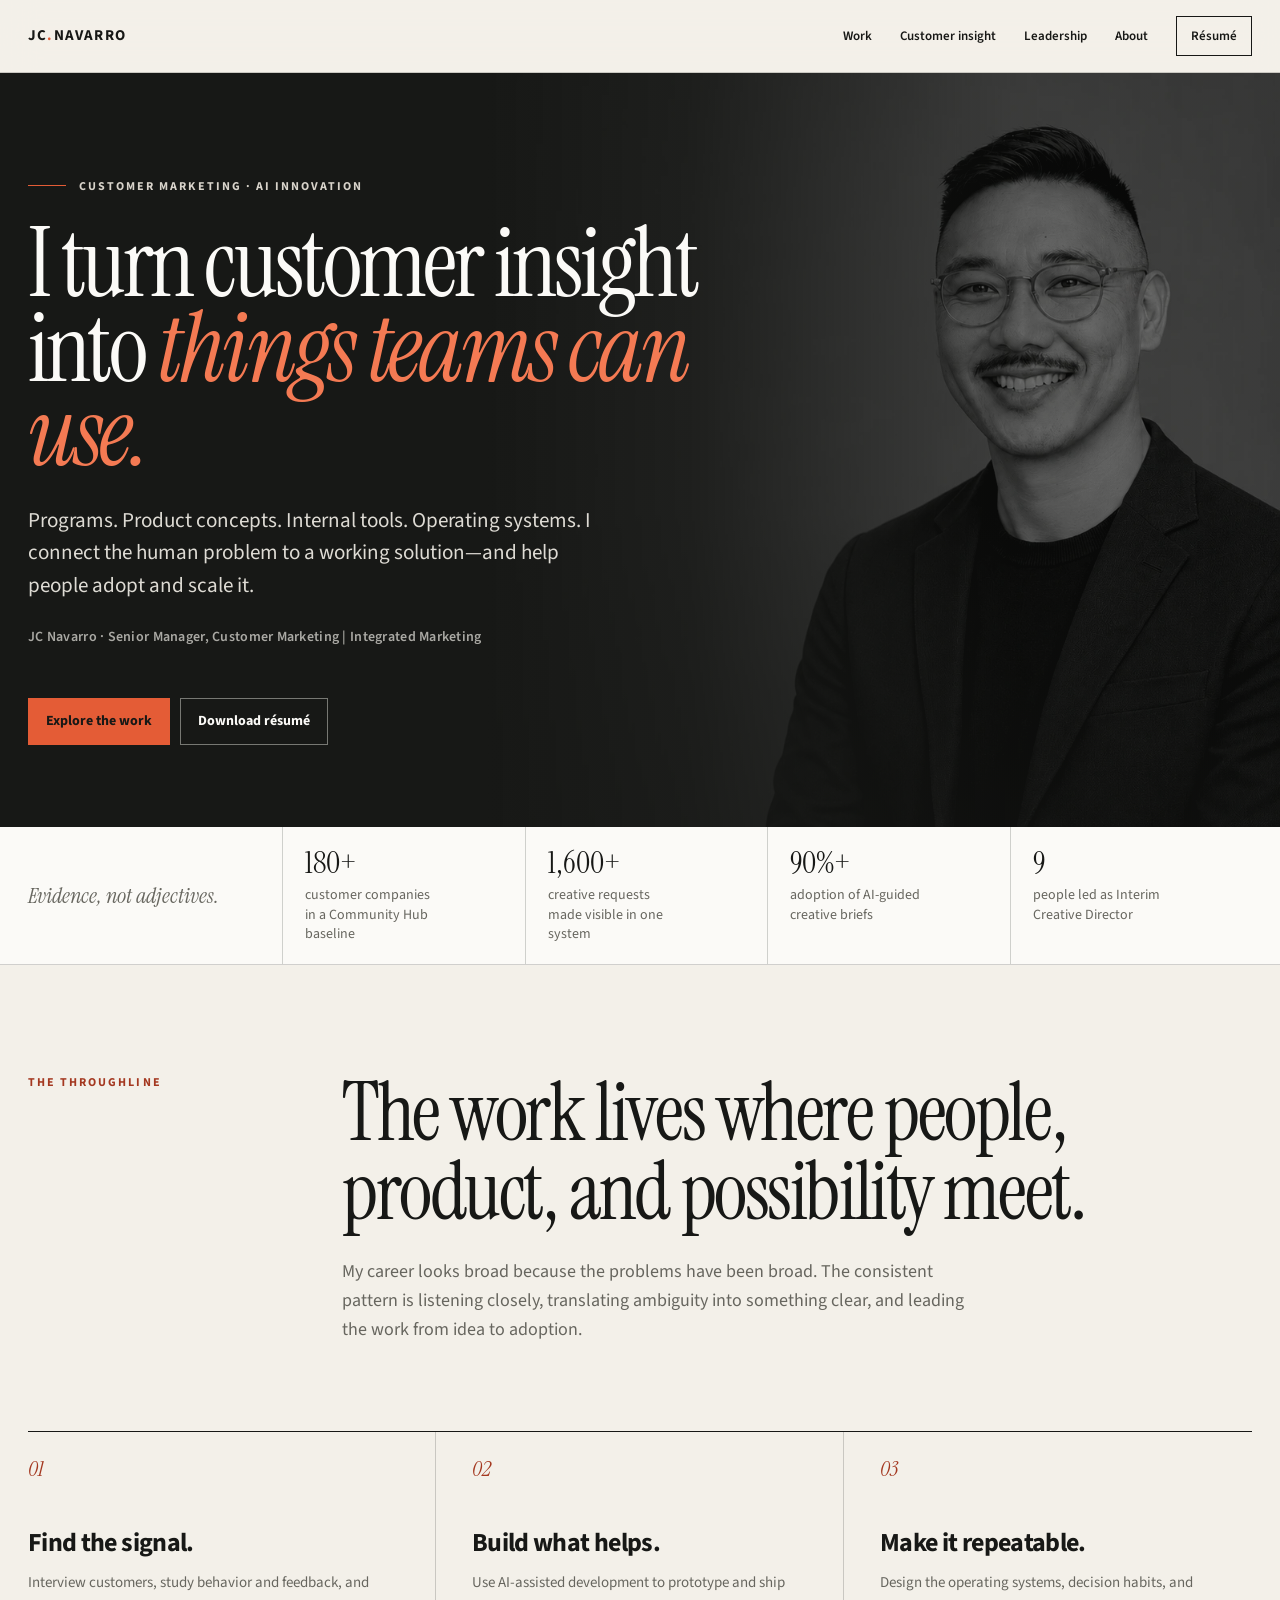
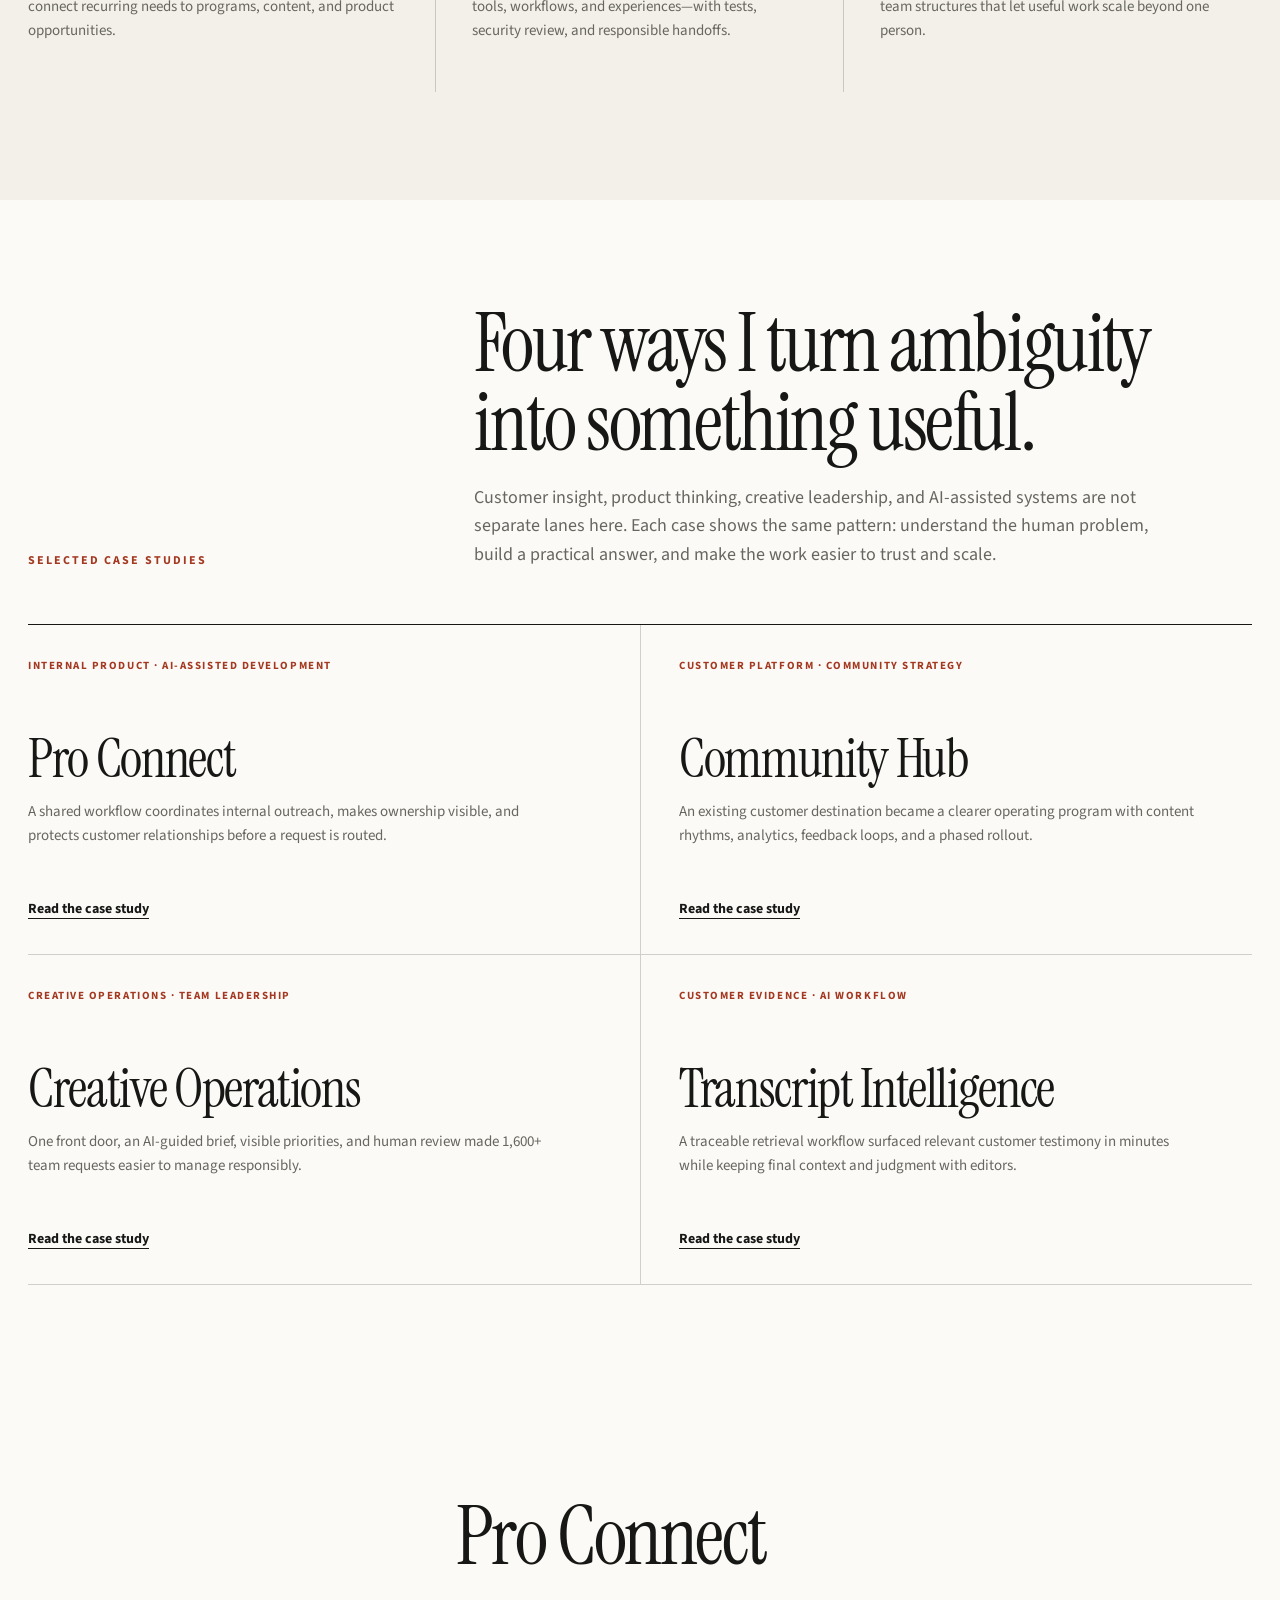
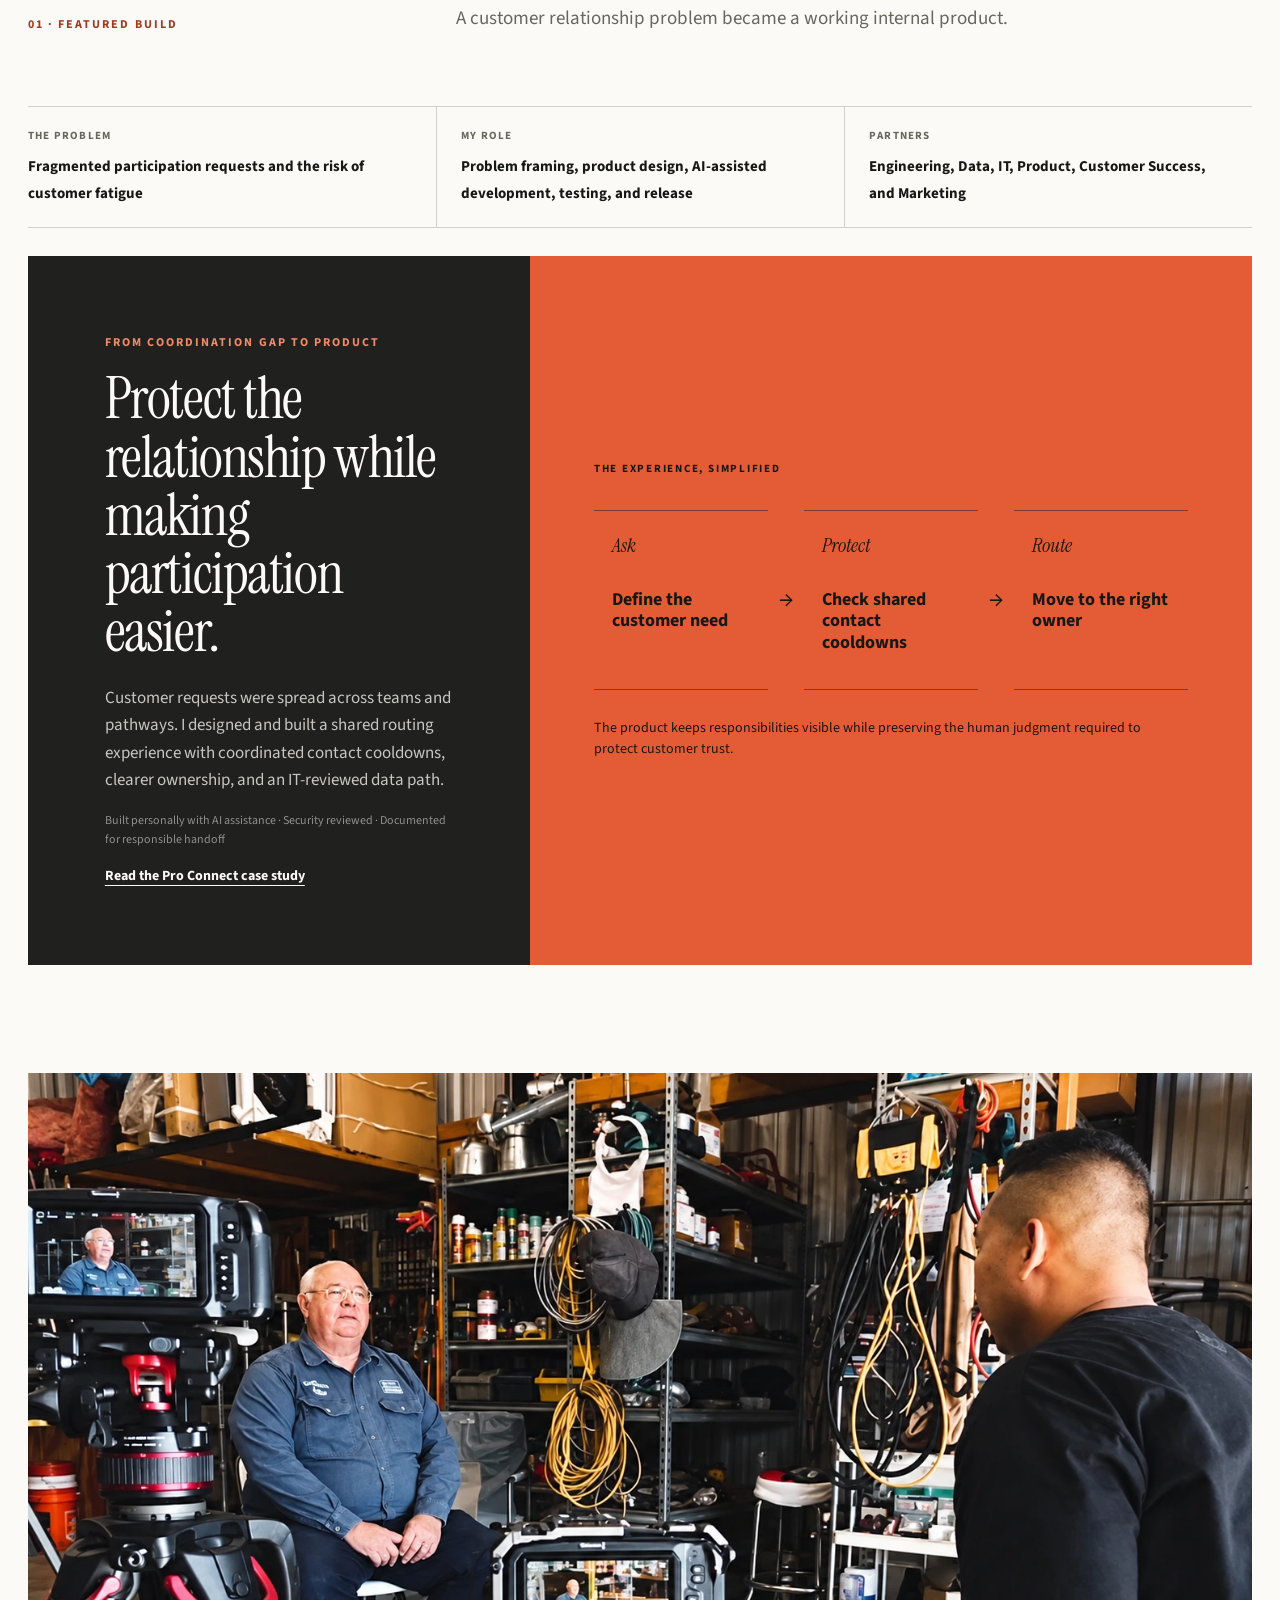
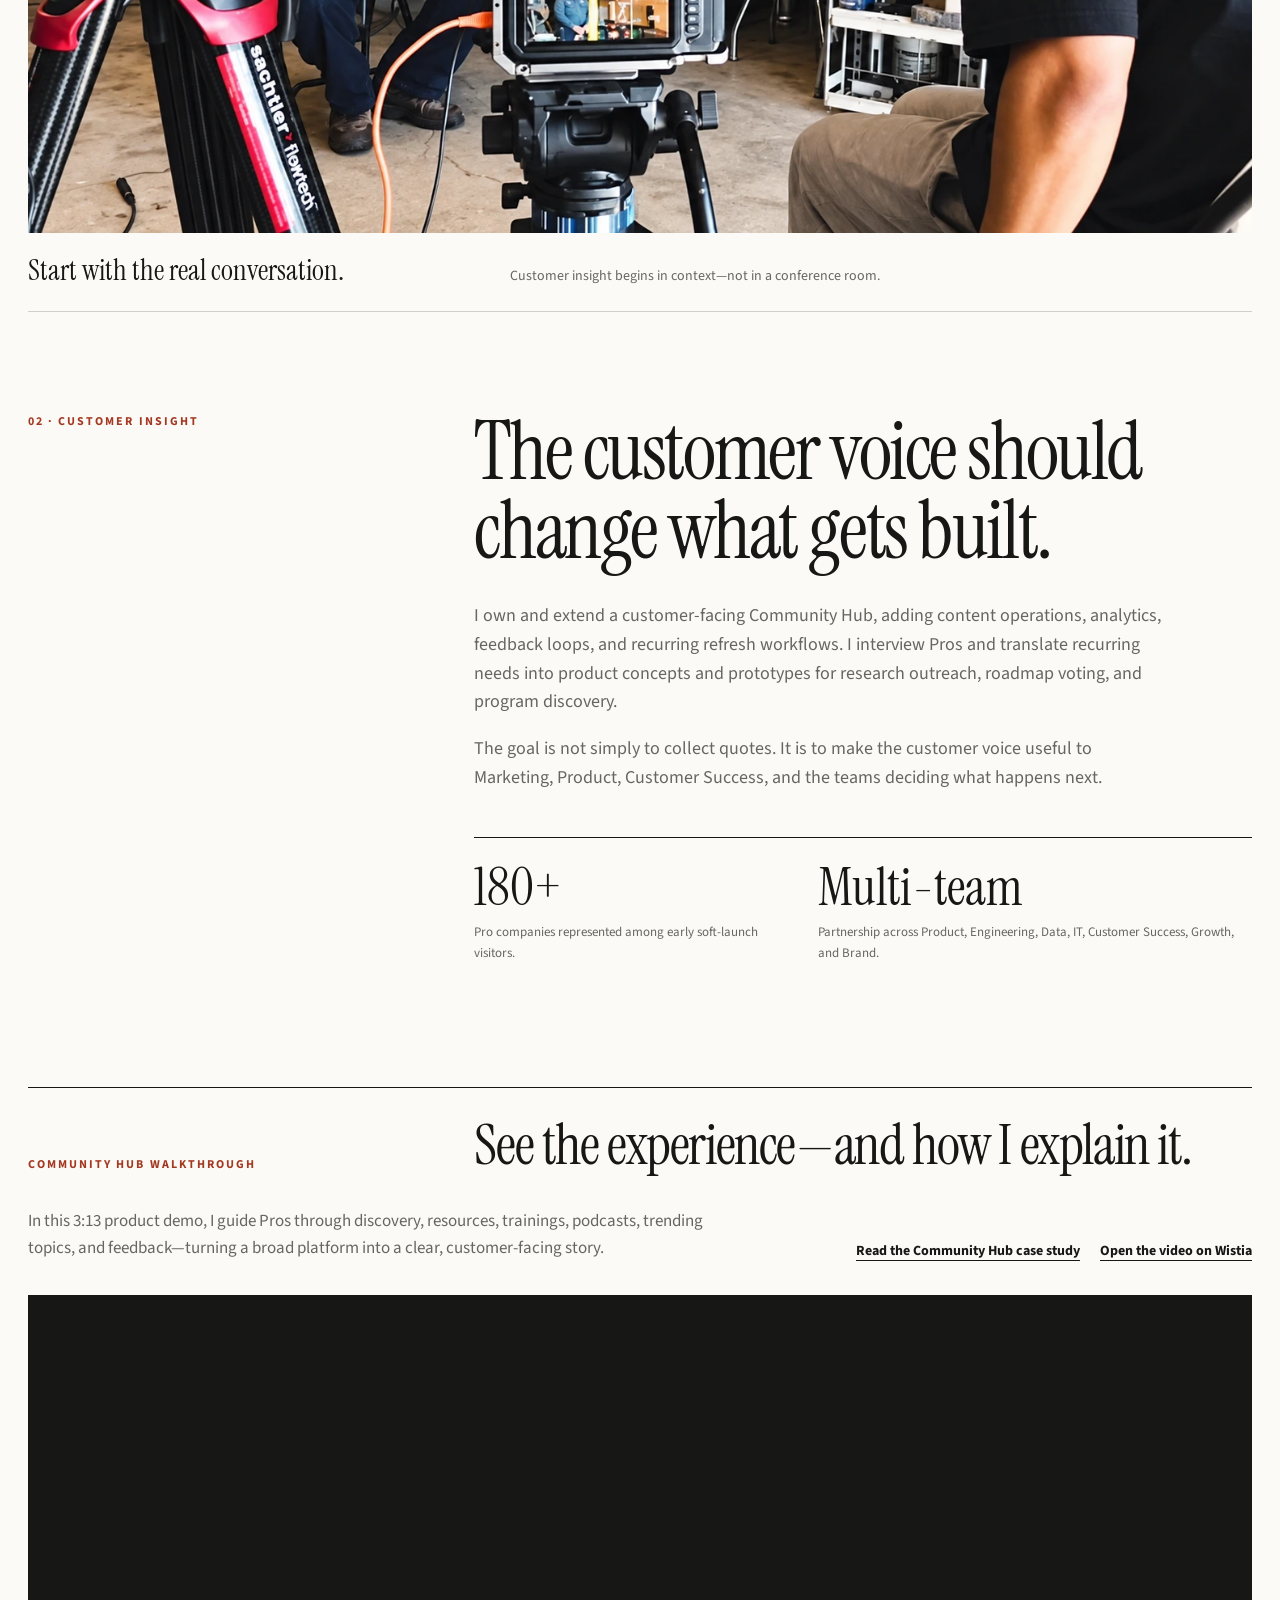
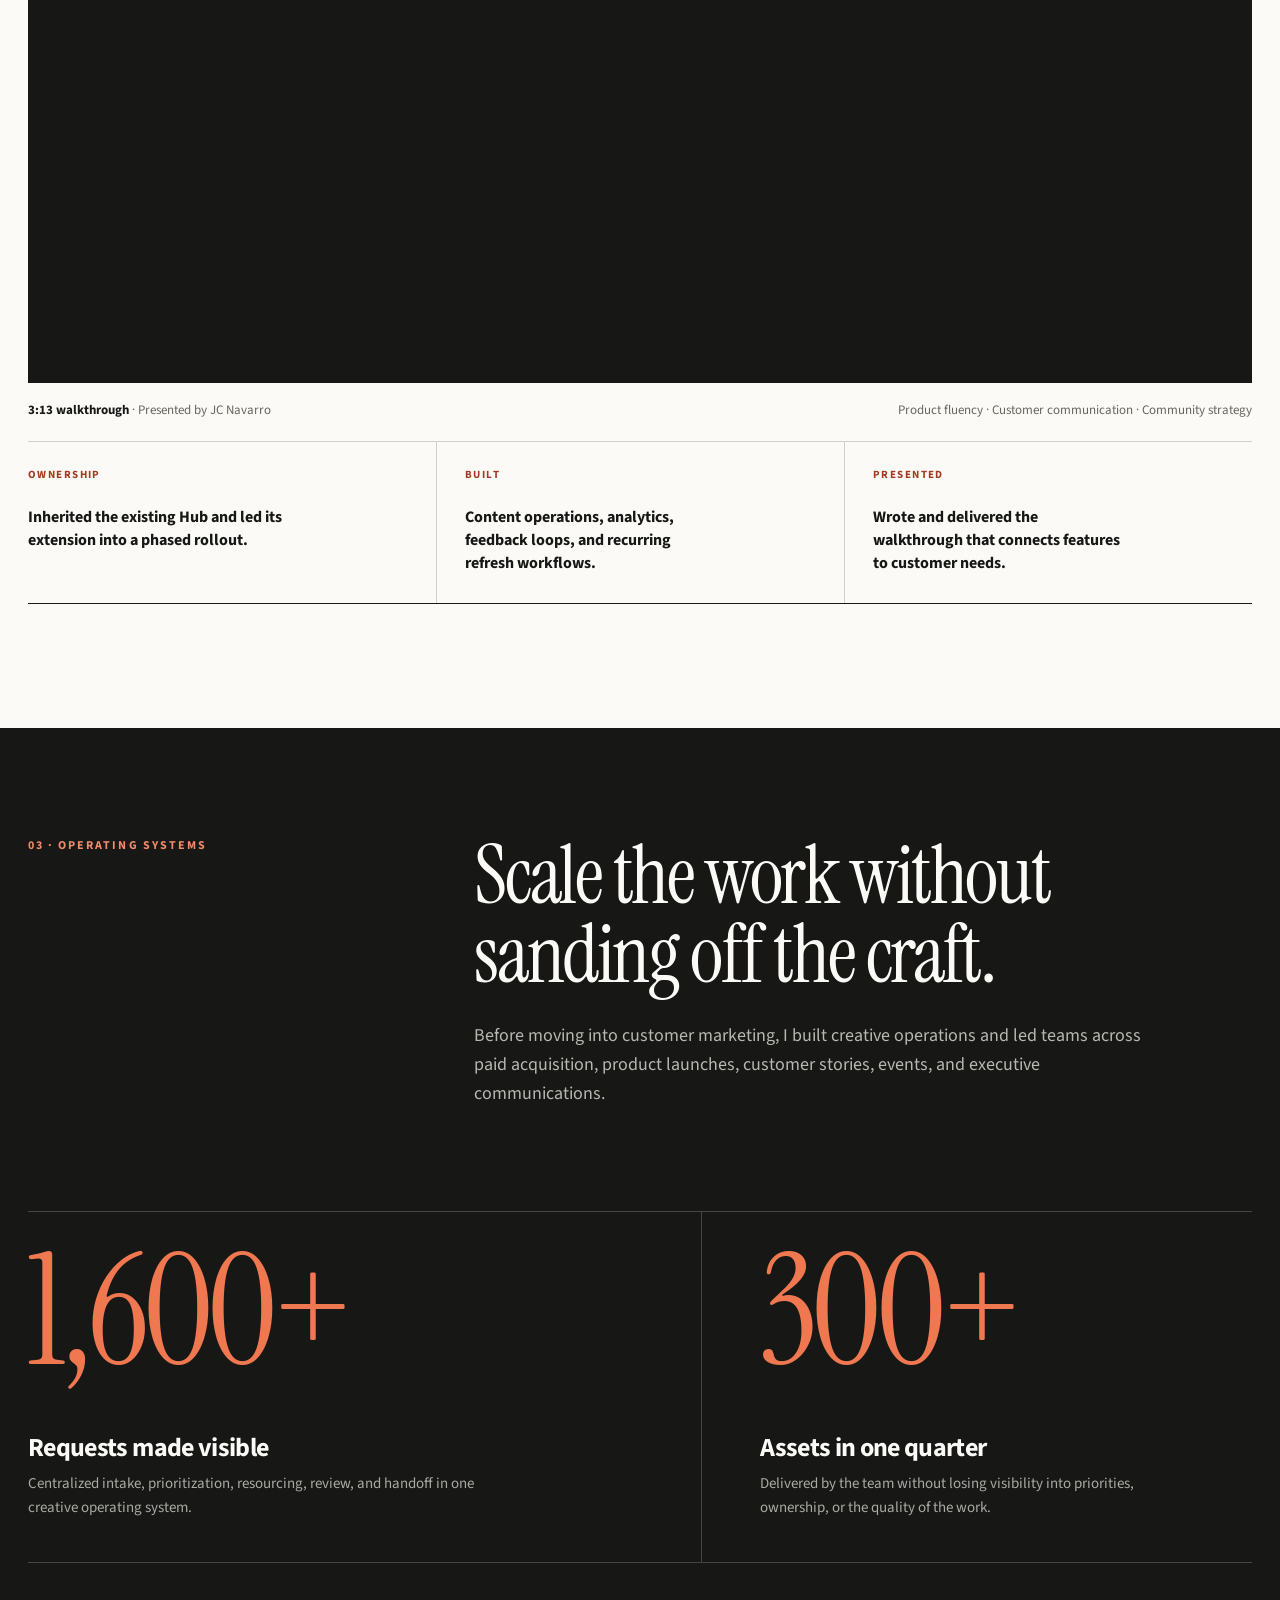
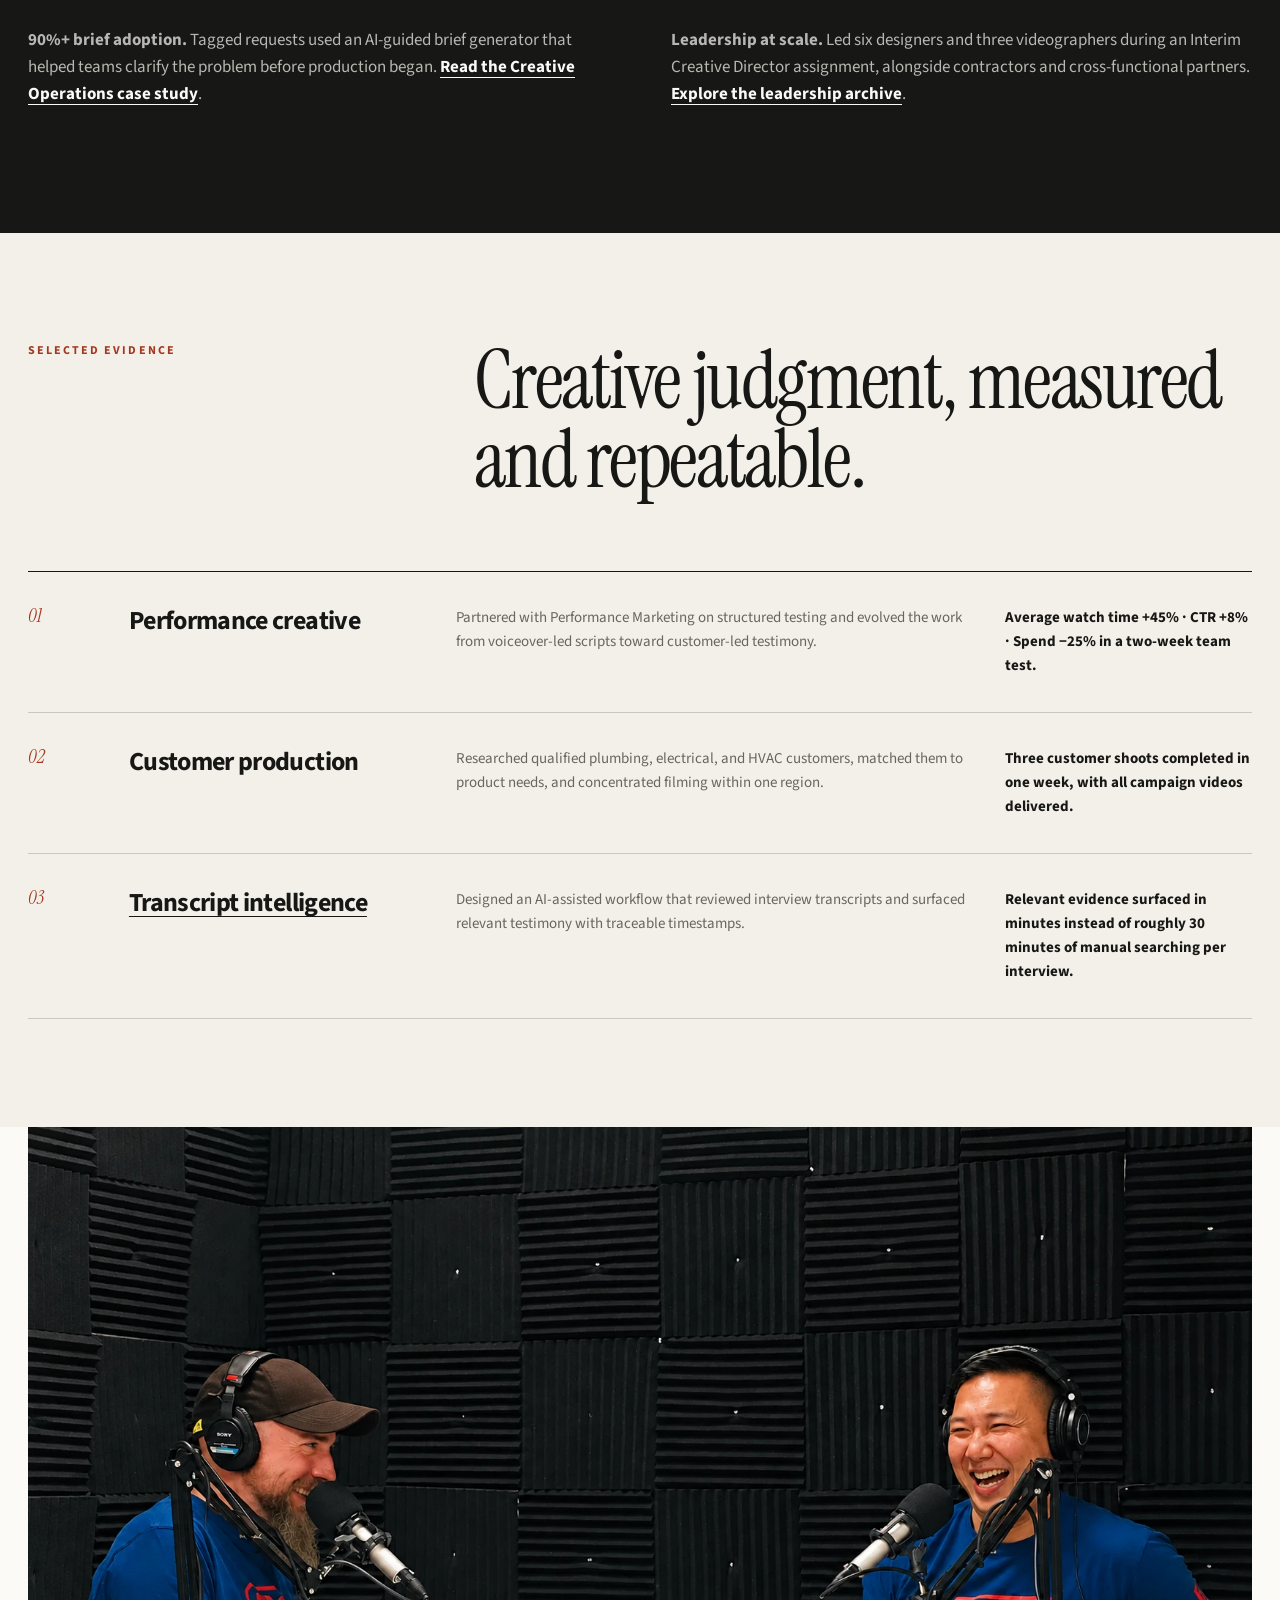
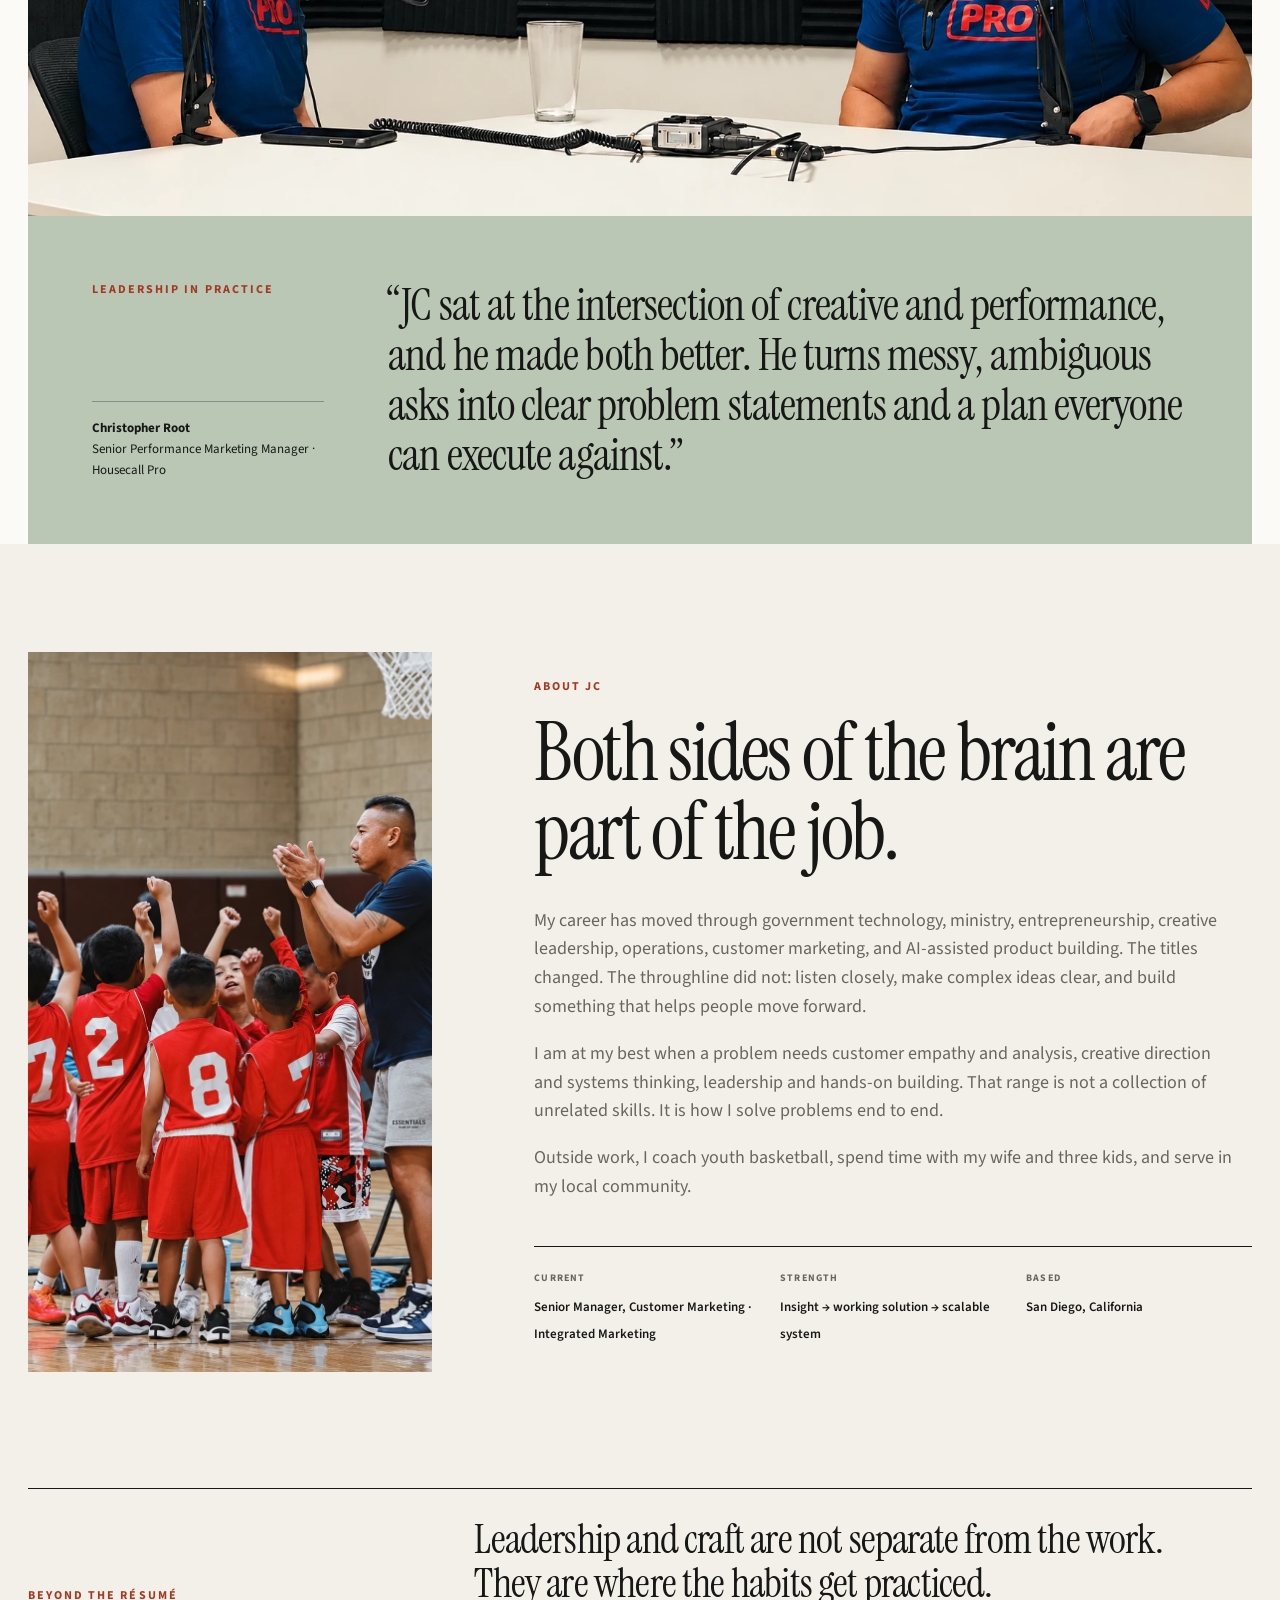
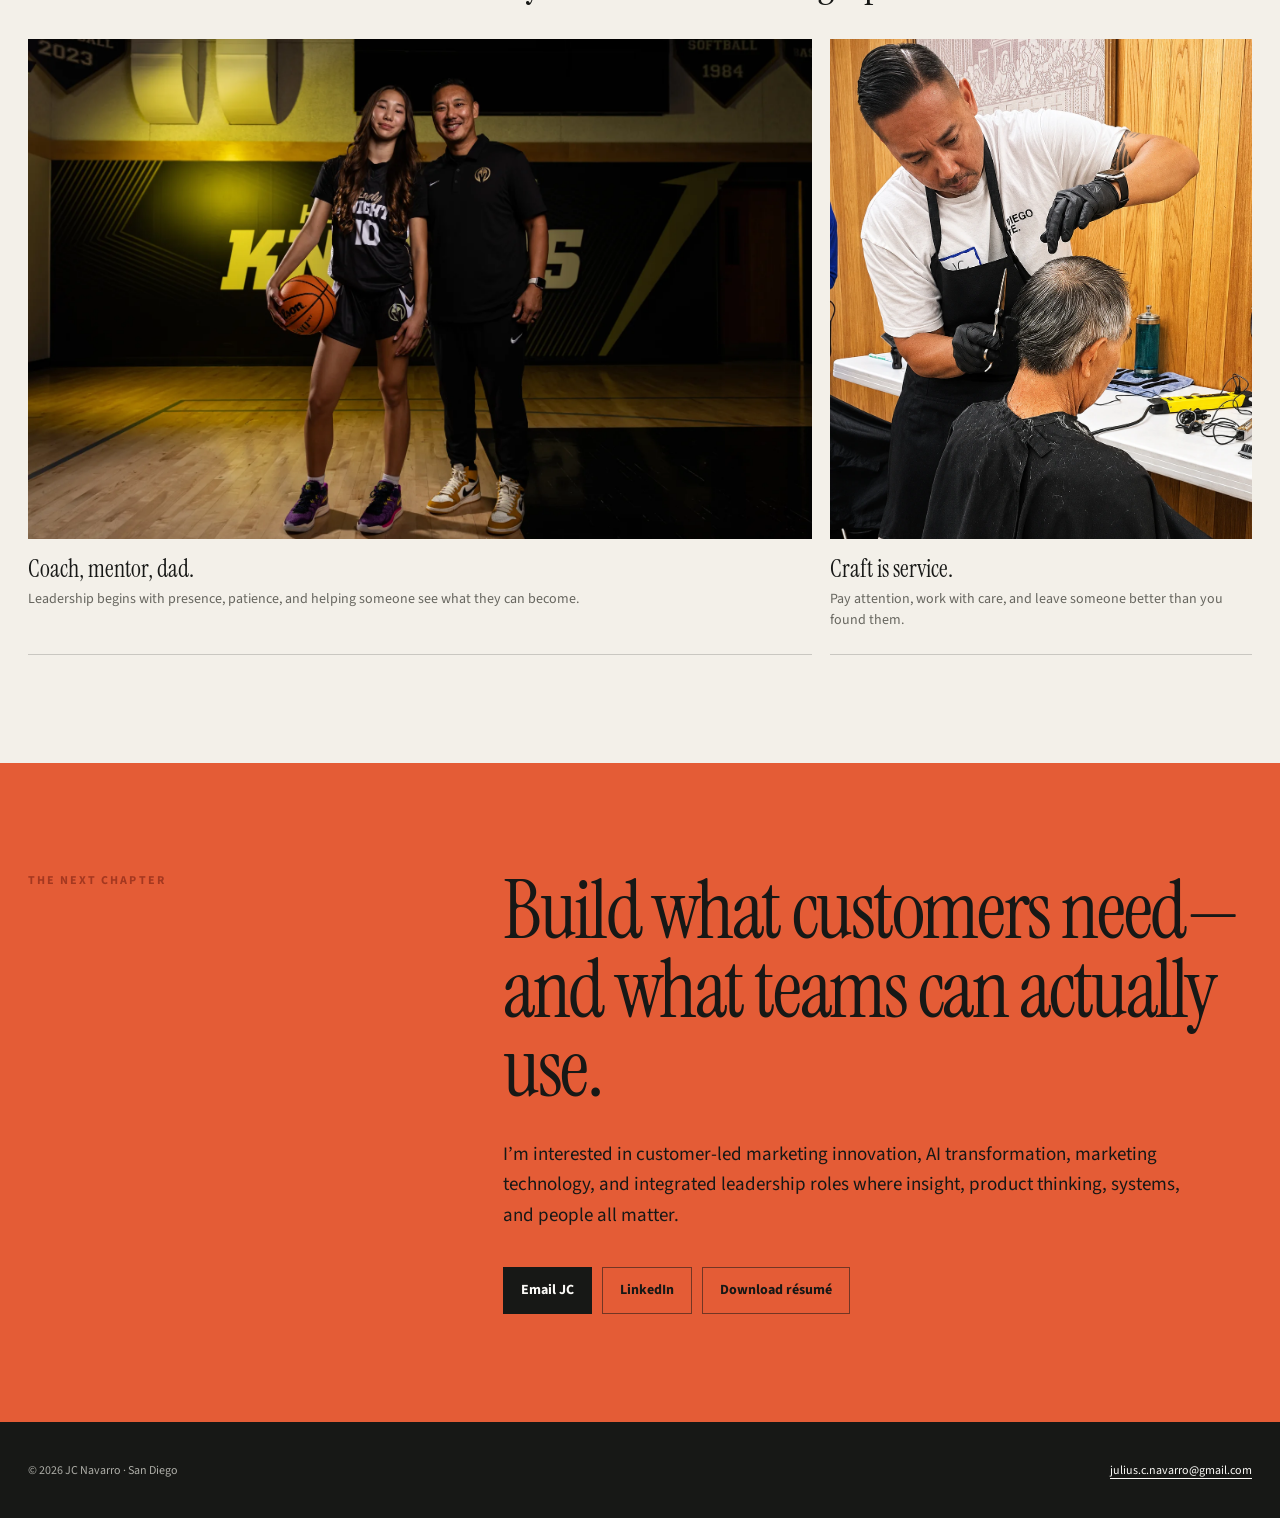
==== commit 423d31dd: "Align portfolio life-caption rules" ====
--- a/index.html
+++ b/index.html
@@ -219,7 +219,7 @@
     .life-card { margin: 0; }
     .life-card img { width: 100%; height: 500px; object-fit: cover; }
     .life-card-wide img { object-position: 68% center; }
-    .life-card figcaption { display: grid; grid-template-columns: 1fr; gap: 7px; padding: 17px 0 22px; border-bottom: 1px solid var(--line); }
+    .life-card figcaption { min-height: 116px; display: grid; grid-template-columns: 1fr; align-content: start; gap: 7px; padding: 17px 0 22px; border-bottom: 1px solid var(--line); }
     .life-card figcaption strong { font: 400 24px/1.08 "Instrument Serif", serif; }
     .life-card figcaption span { color: var(--muted); font-size: 14px; line-height: 1.5; }
     .closing { background: var(--accent); }
@@ -302,7 +302,7 @@
       .life-gallery { gap: 28px; }
       .life-card img { height: auto; aspect-ratio: 4 / 3; }
       .life-card-haircut img { aspect-ratio: 4 / 5; }
-      .life-card figcaption { grid-template-columns: 1fr; gap: 6px; }
+      .life-card figcaption { min-height: 0; grid-template-columns: 1fr; gap: 6px; }
       footer .shell { padding-block: 24px; flex-direction: column; align-items: flex-start; }
     }
     @media (prefers-reduced-motion: reduce) { html { scroll-behavior: auto; } }
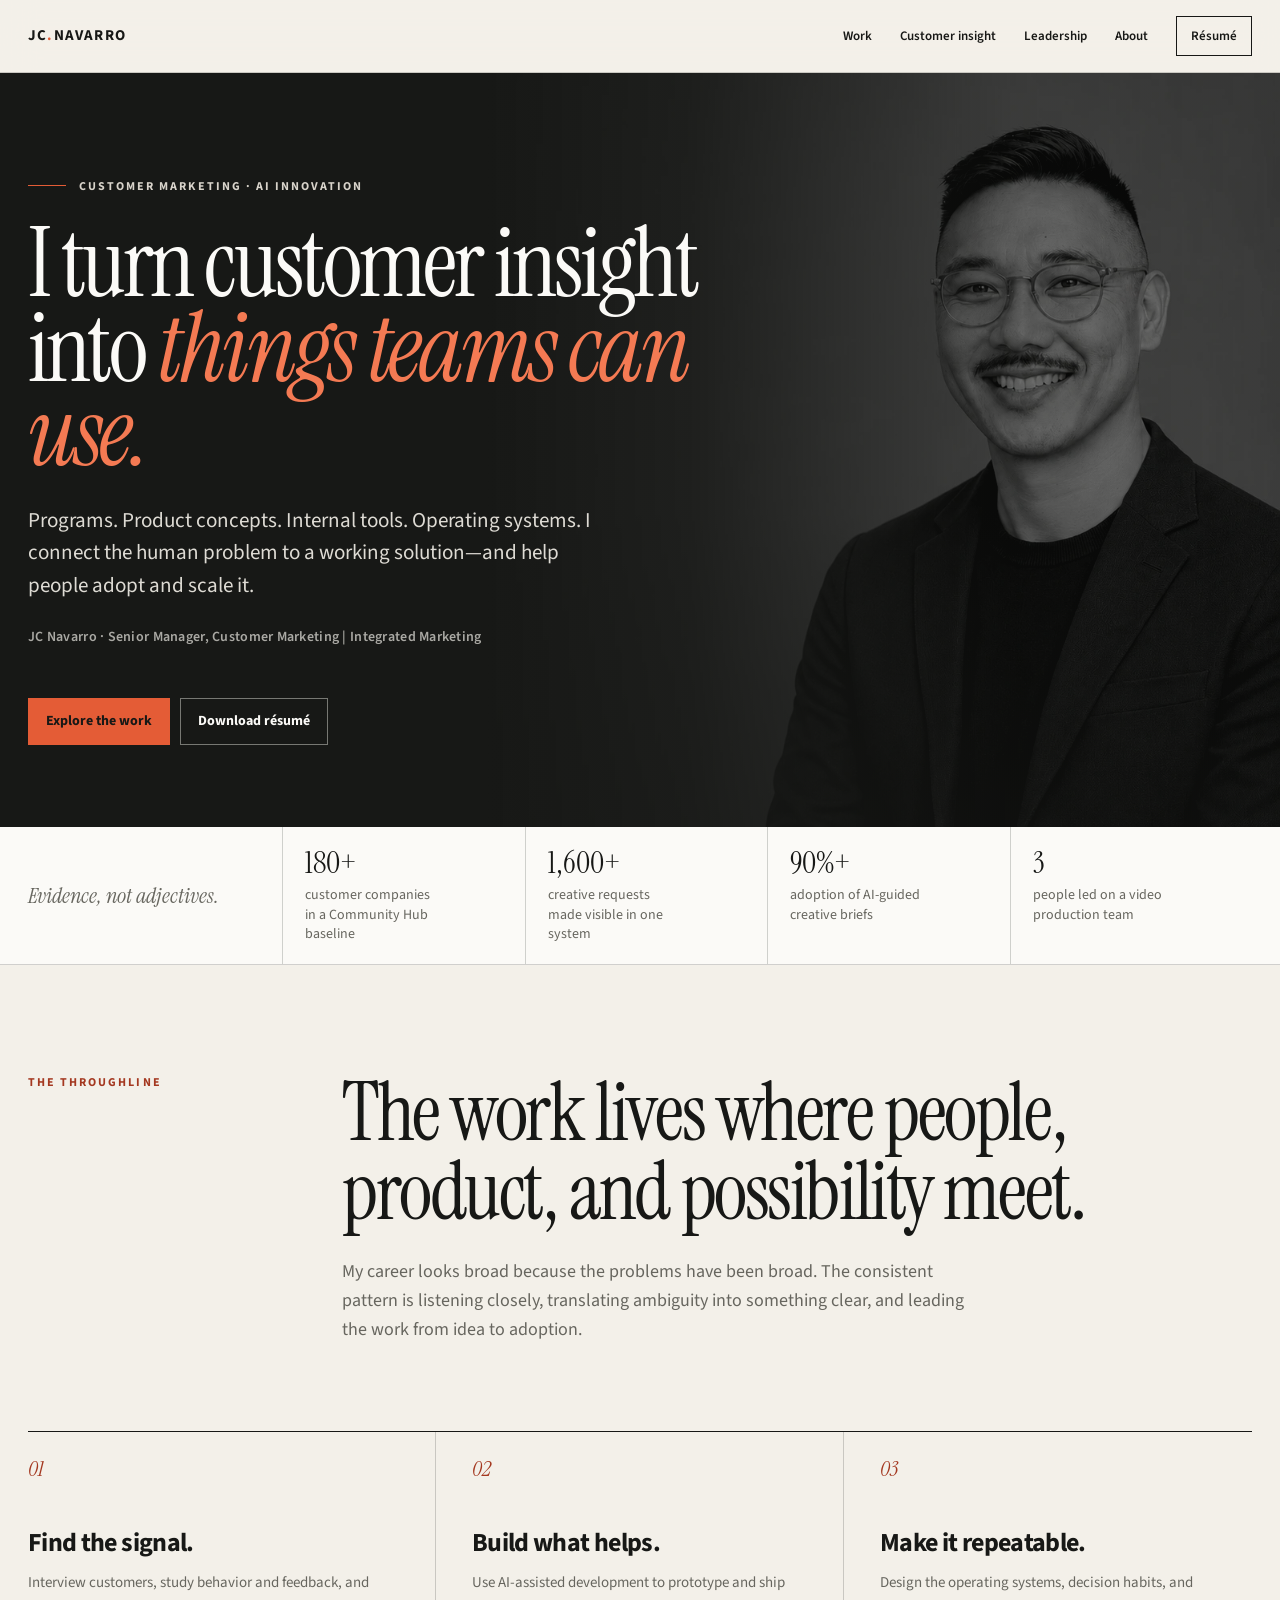
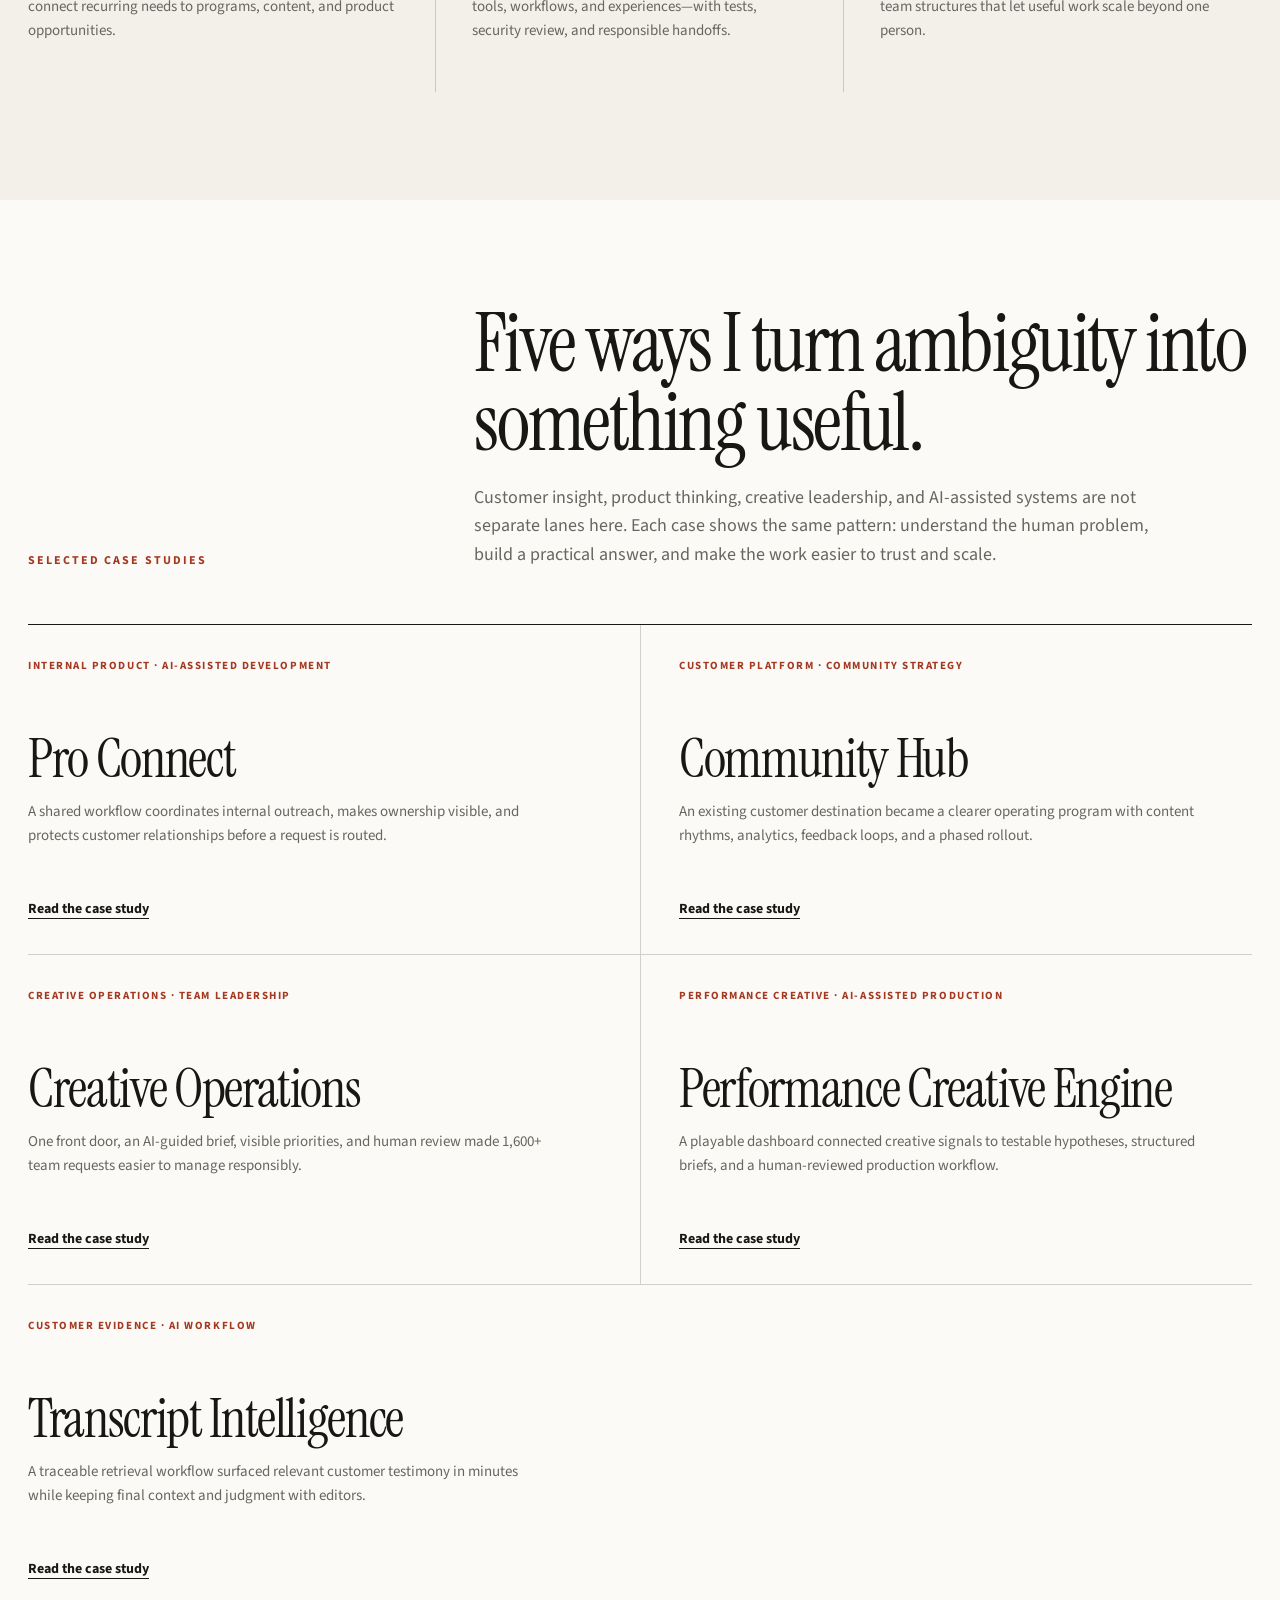
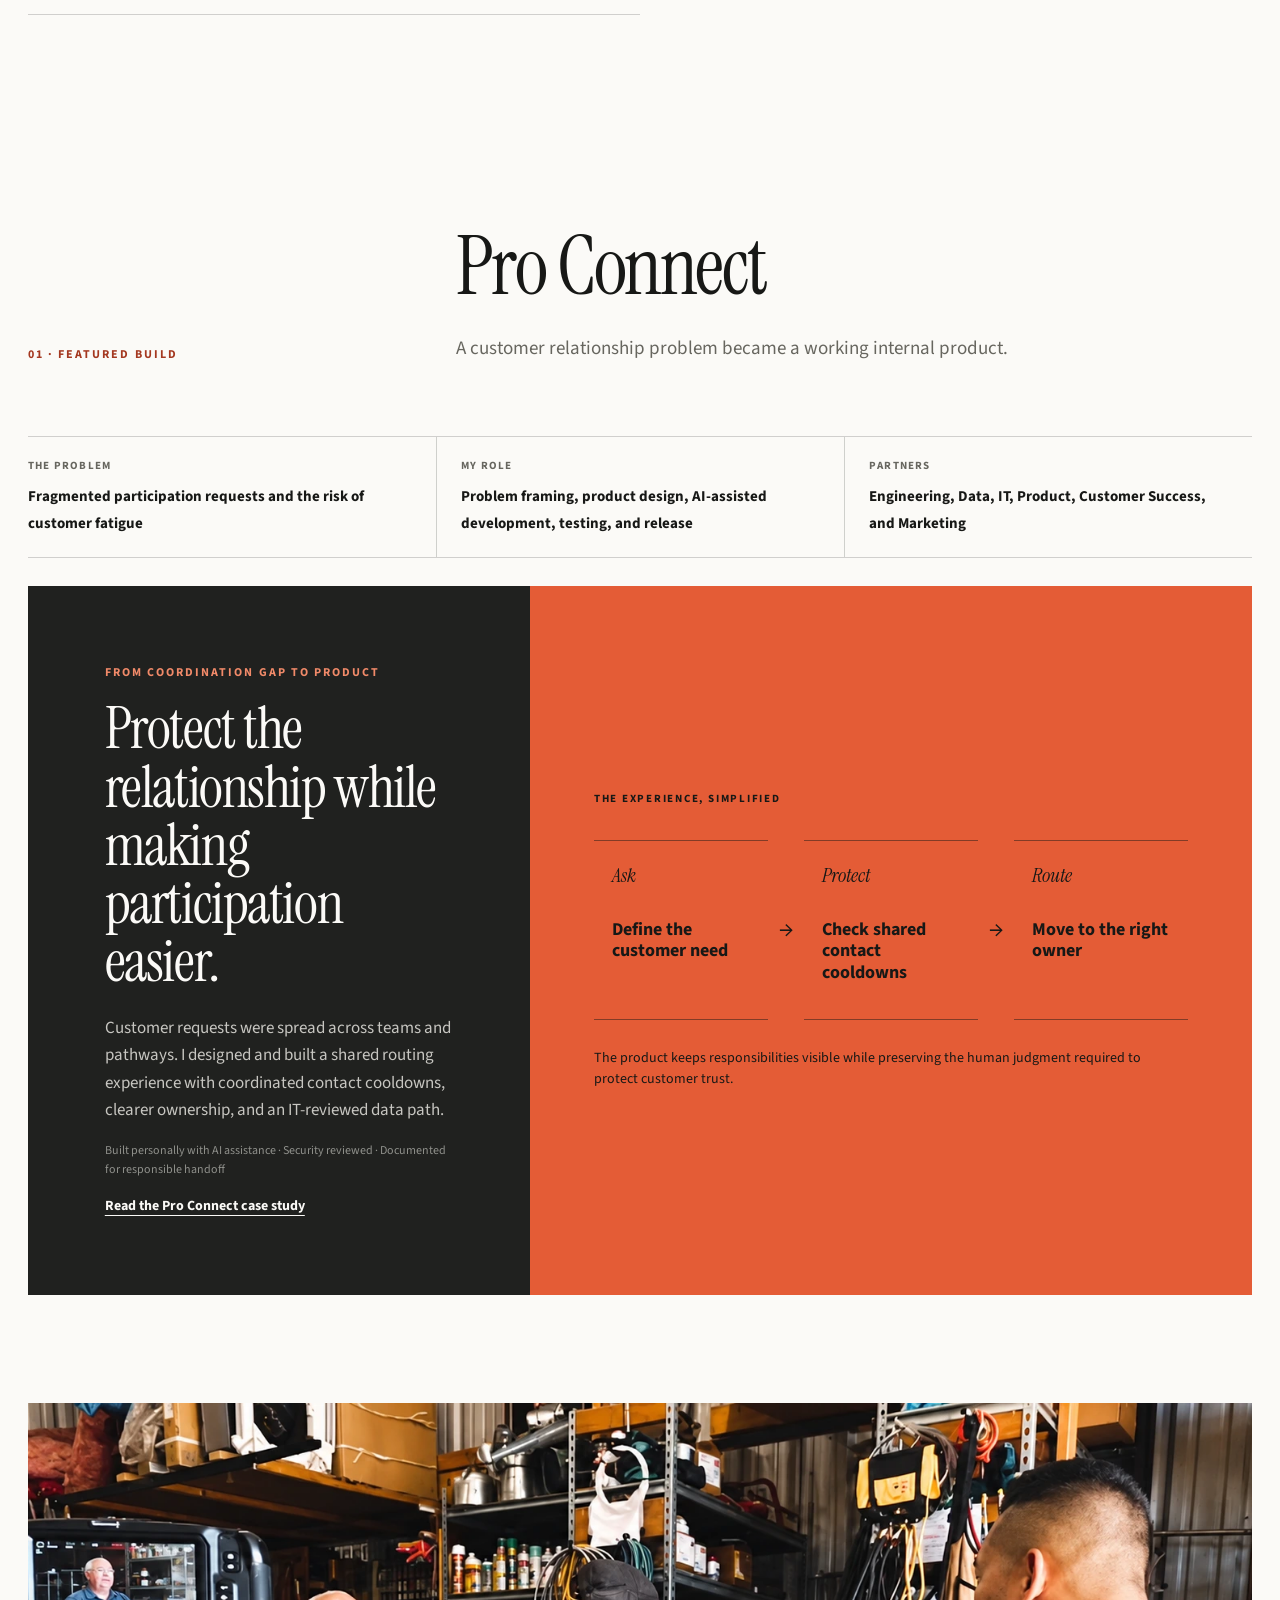
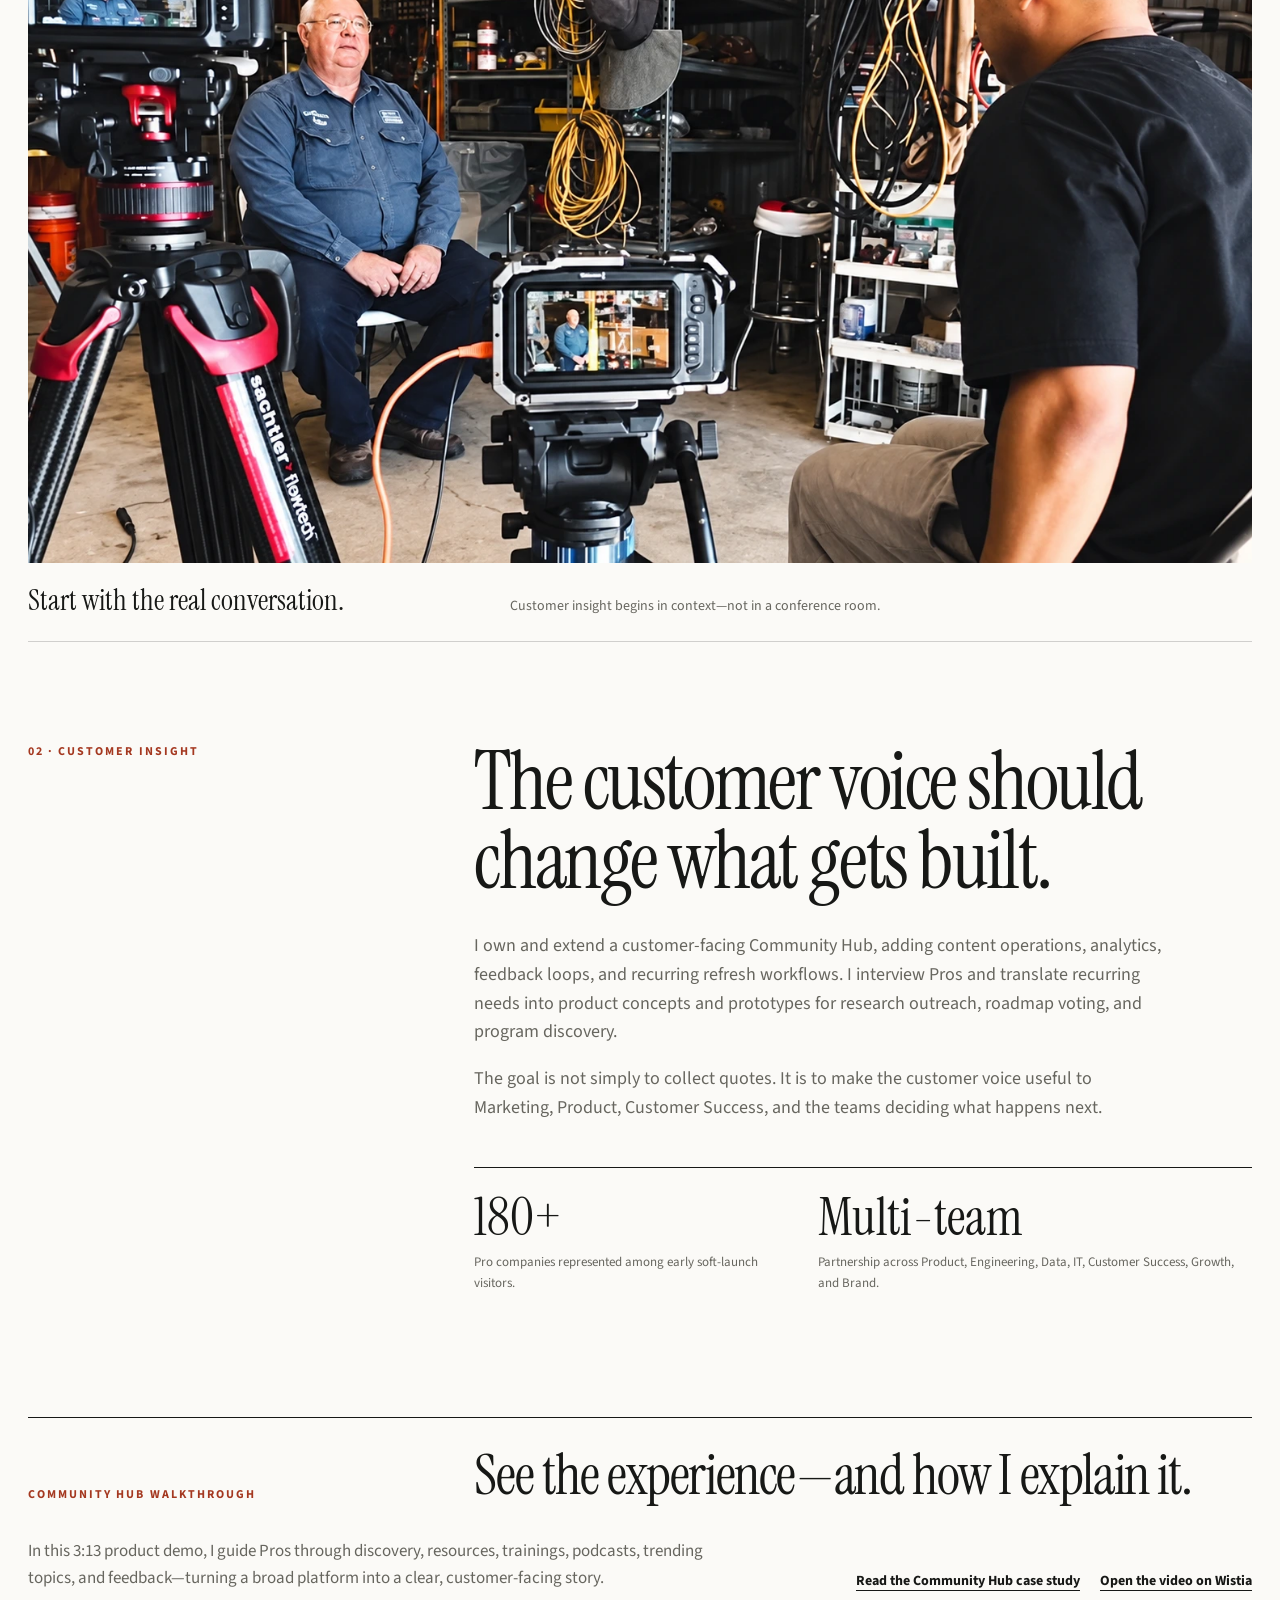
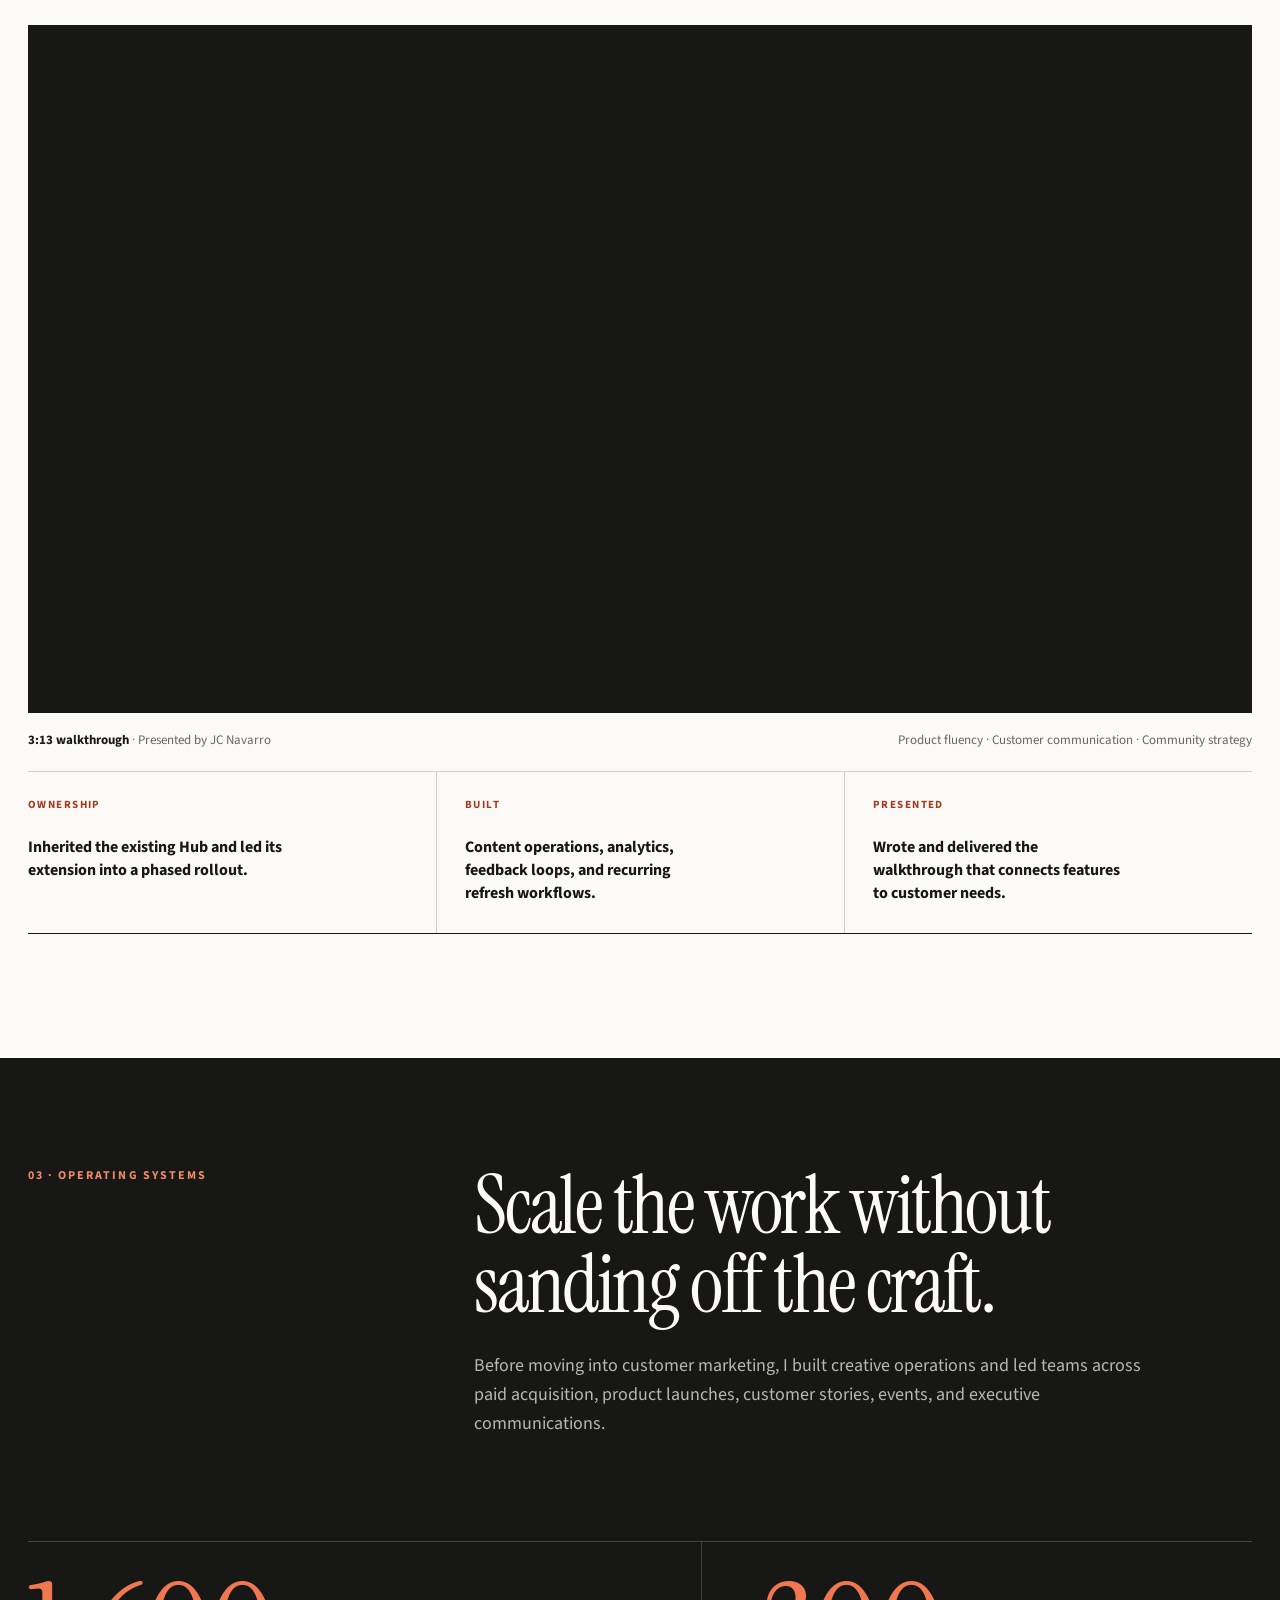
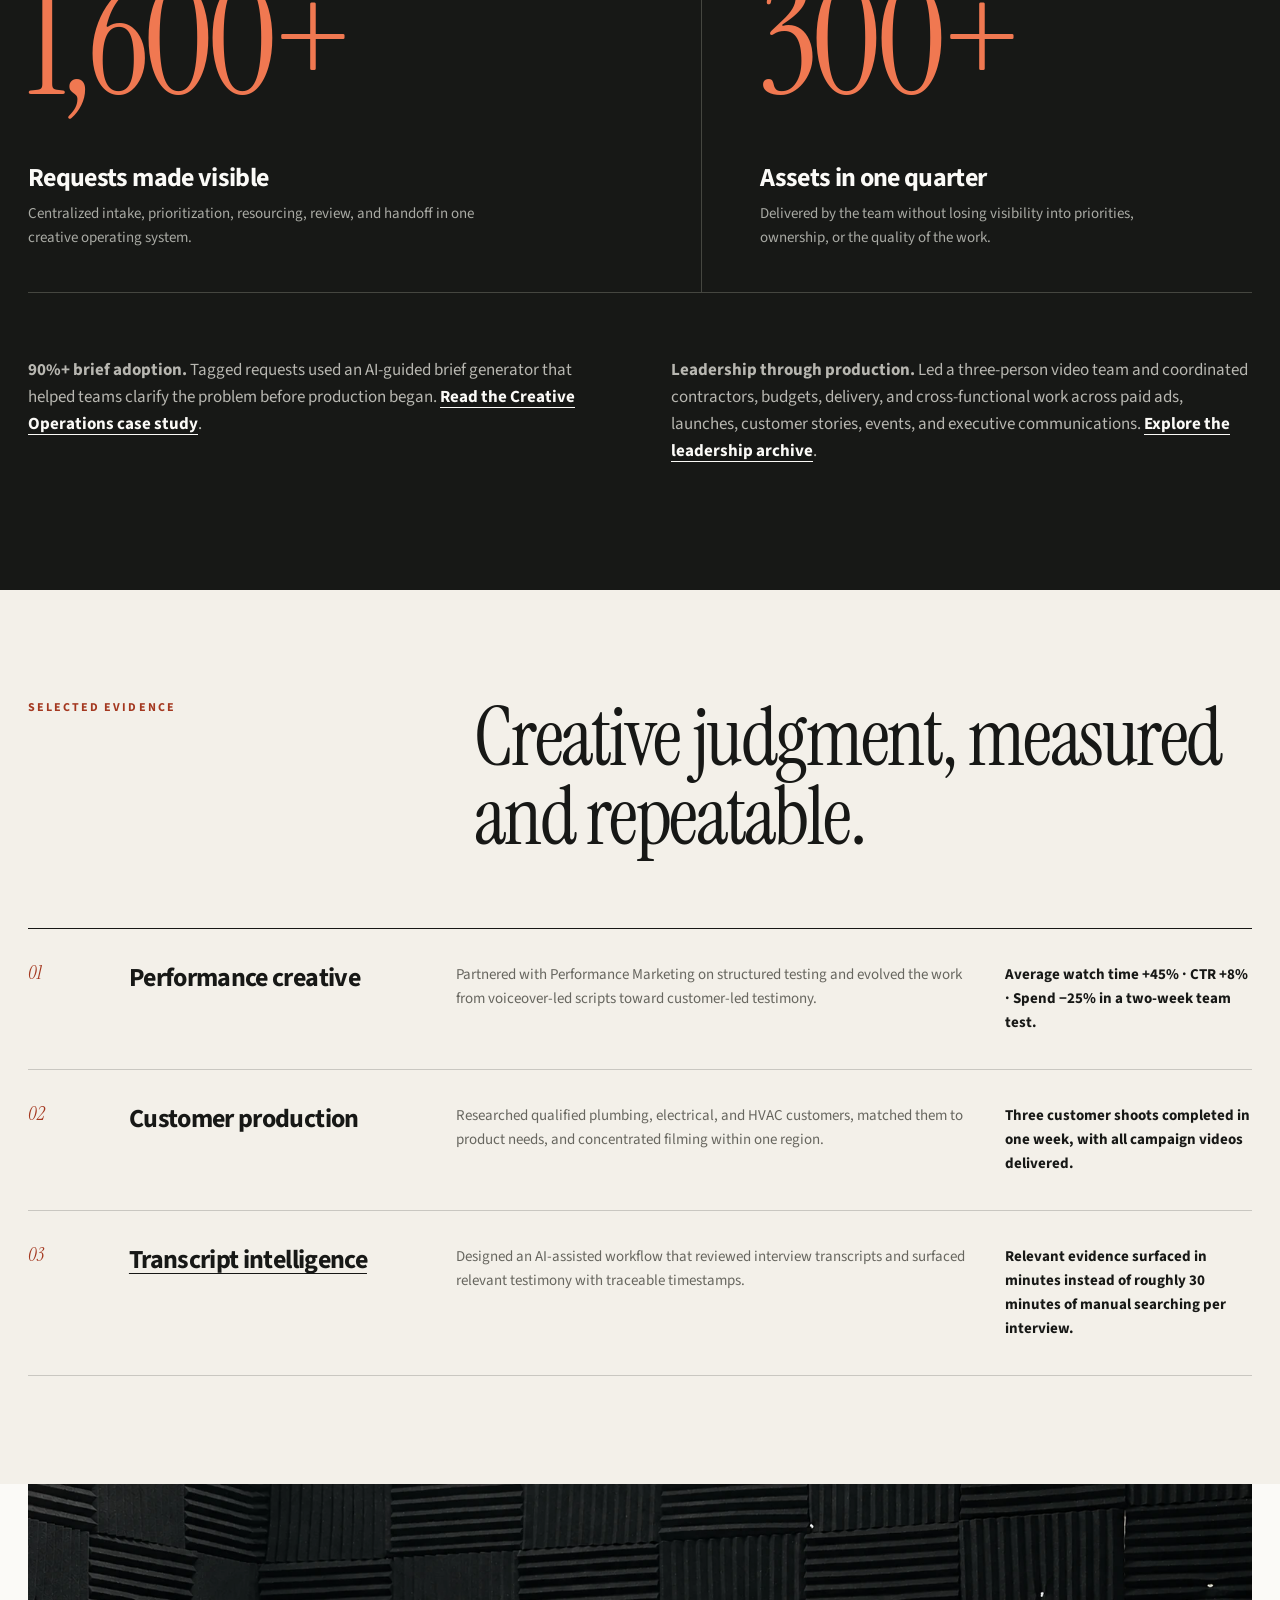
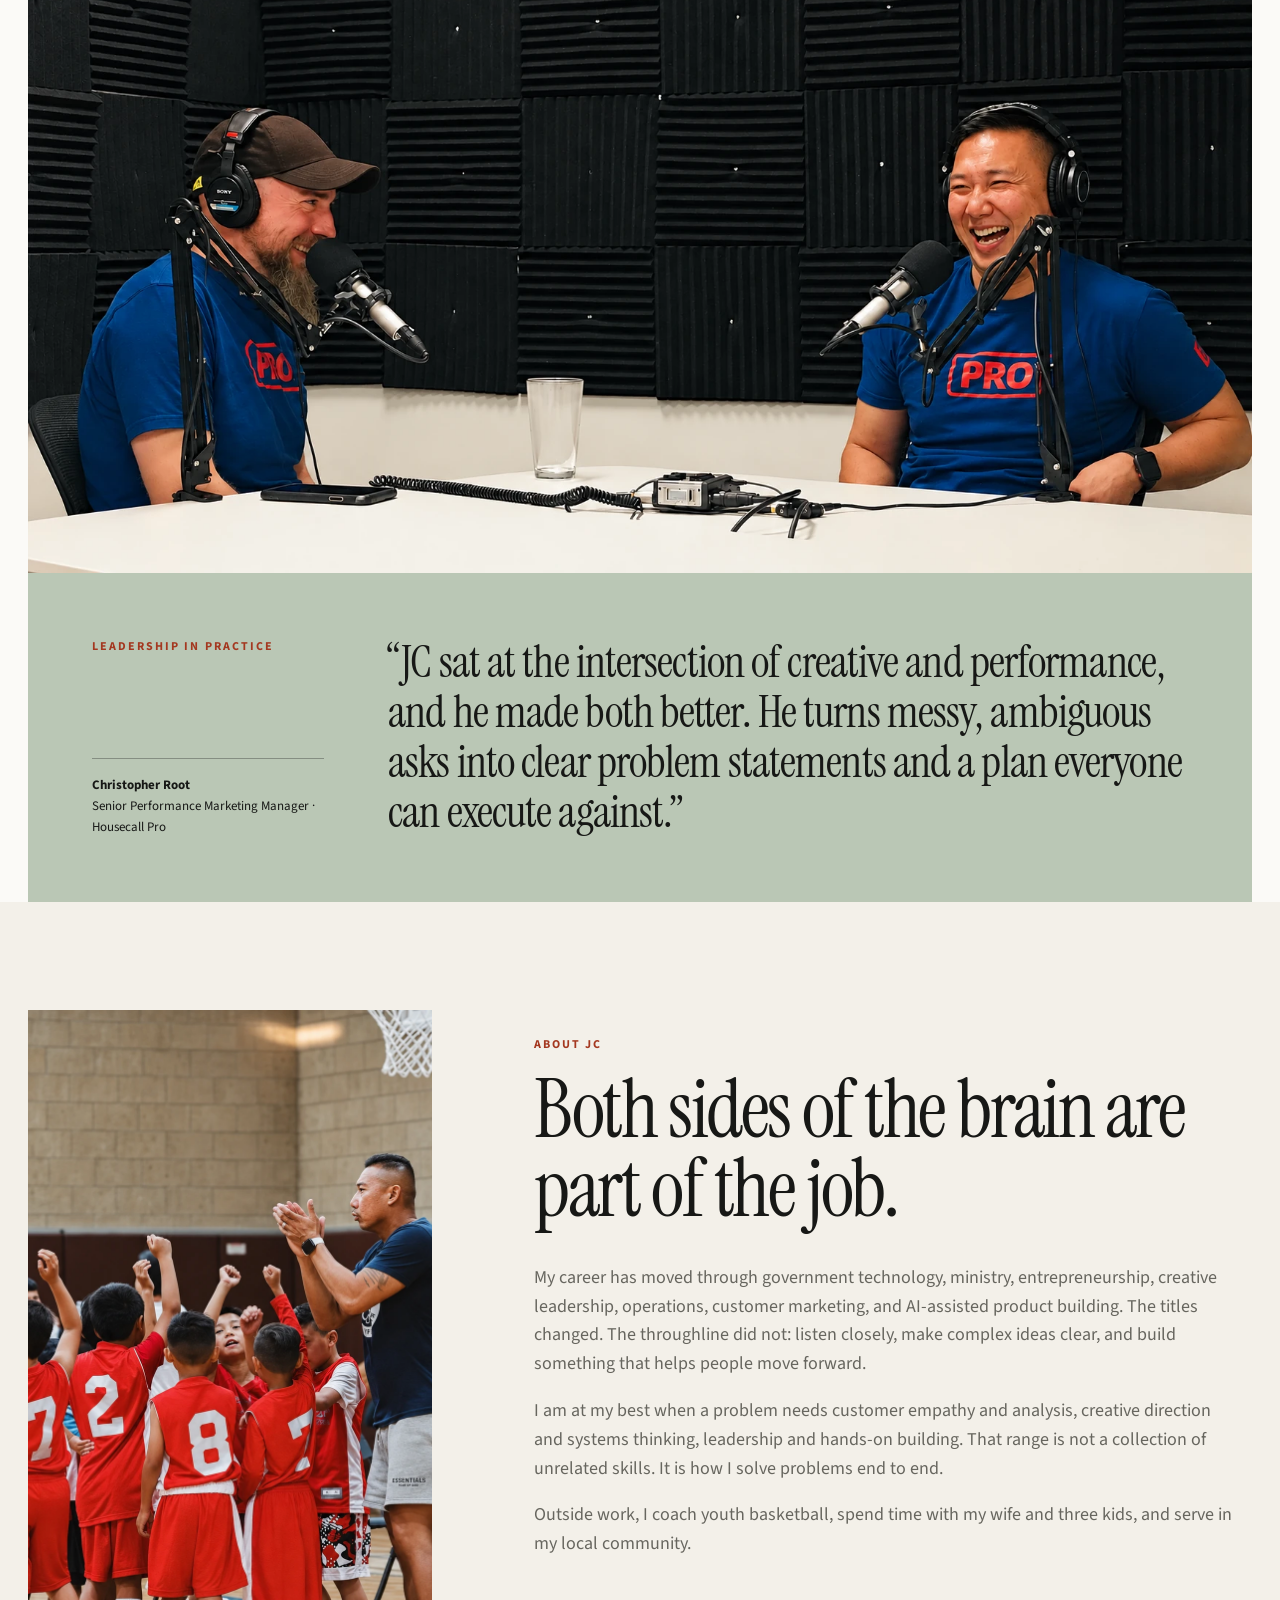
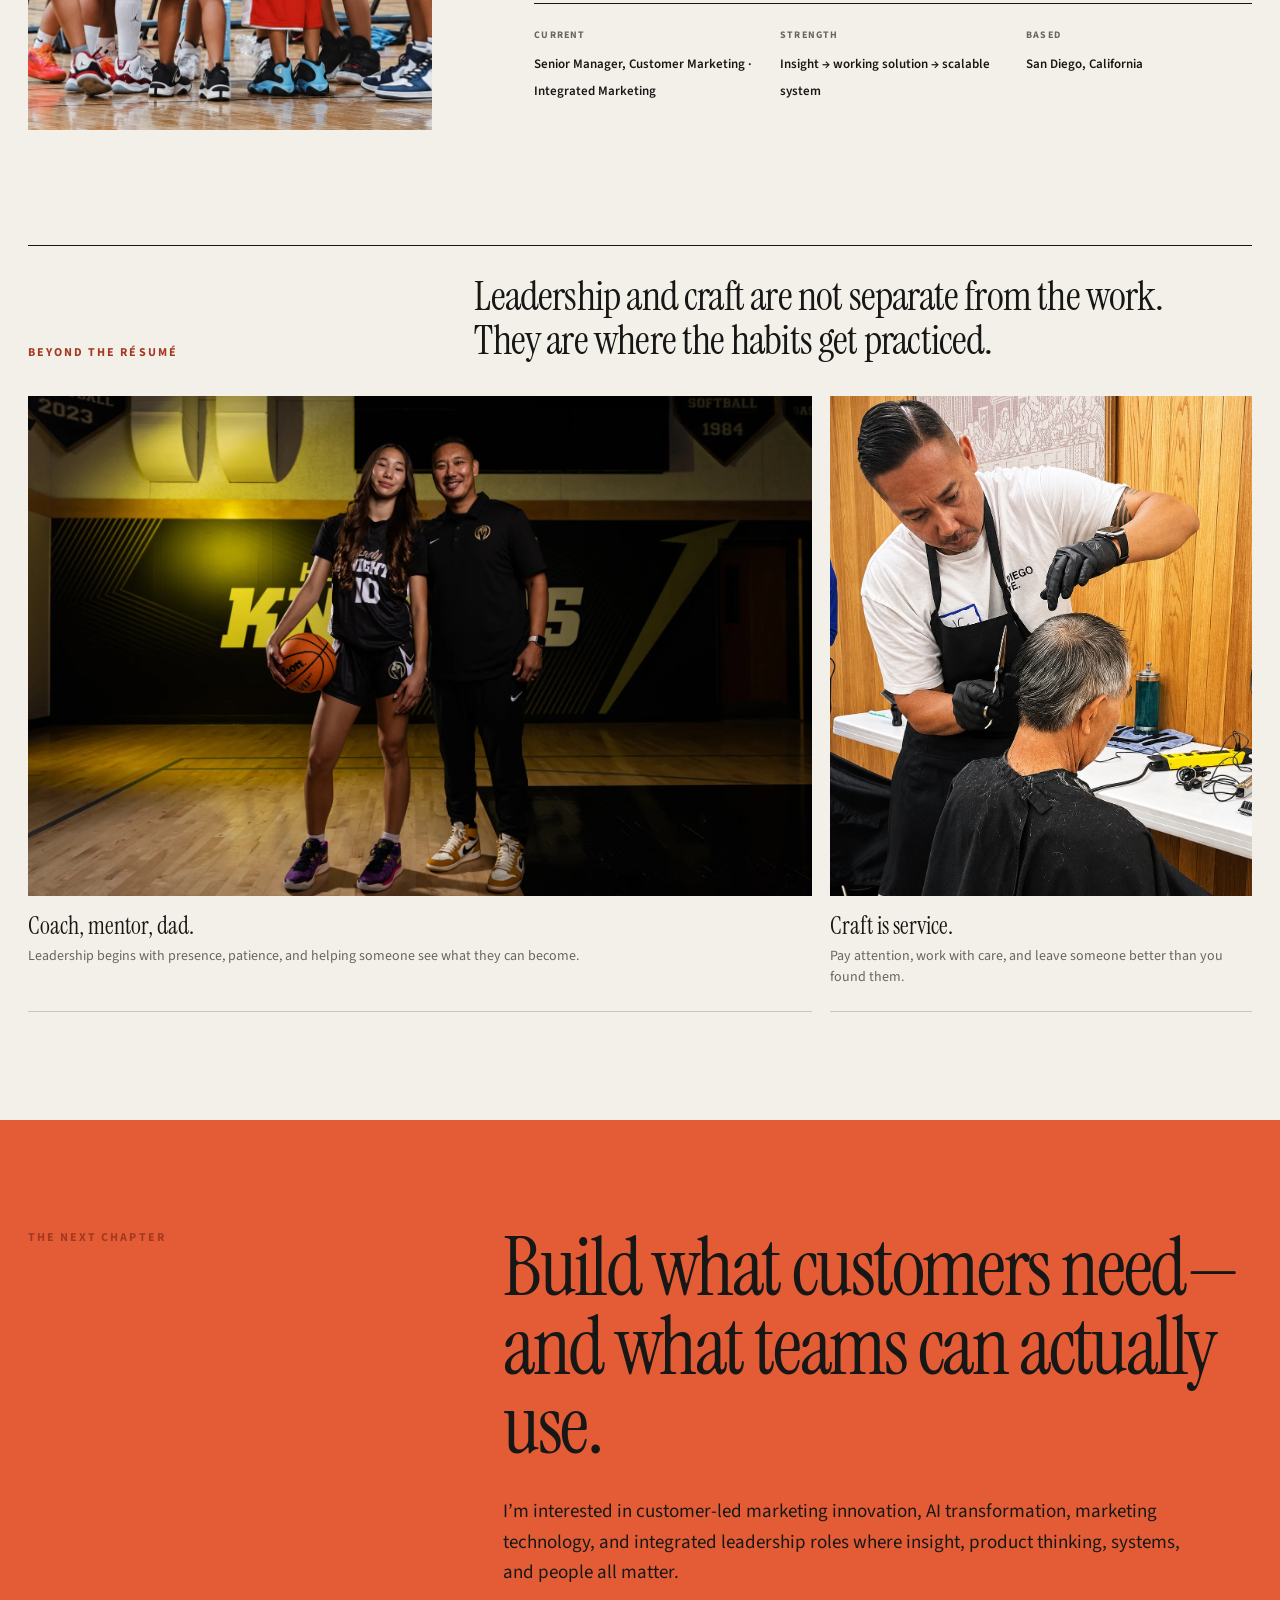
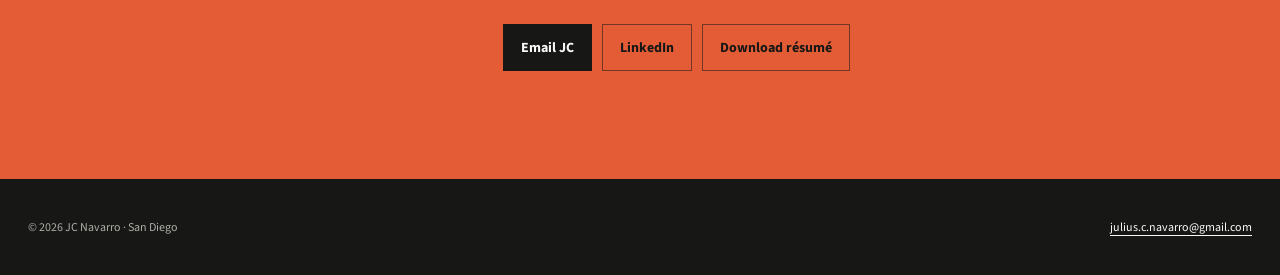
==== commit 161571d3: "Add evidence-led performance creative case study" ====
--- a/index.html
+++ b/index.html
@@ -338,7 +338,7 @@
       <div class="proof-item"><strong>180+</strong><span>customer companies in a Community Hub baseline</span></div>
       <div class="proof-item"><strong>1,600+</strong><span>creative requests made visible in one system</span></div>
       <div class="proof-item"><strong>90%+</strong><span>adoption of AI-guided creative briefs</span></div>
-      <div class="proof-item"><strong>9</strong><span>people led as Interim Creative Director</span></div>
+      <div class="proof-item"><strong>3</strong><span>people led on a video production team</span></div>
     </div></div>
     <section class="section shell">
       <div class="thesis"><div class="eyebrow">The throughline</div><div><h2>The work lives where people, product, and possibility meet.</h2><div class="thesis-copy"><p>My career looks broad because the problems have been broad. The consistent pattern is listening closely, translating ambiguity into something clear, and leading the work from idea to adoption.</p></div></div></div>
@@ -349,11 +349,12 @@
       </div>
     </section>
     <section class="case-index-section" id="work"><div class="shell">
-      <div class="case-index-head"><div class="eyebrow">Selected case studies</div><div><h2>Four ways I turn ambiguity into something useful.</h2><p>Customer insight, product thinking, creative leadership, and AI-assisted systems are not separate lanes here. Each case shows the same pattern: understand the human problem, build a practical answer, and make the work easier to trust and scale.</p></div></div>
+      <div class="case-index-head"><div class="eyebrow">Selected case studies</div><div><h2>Five ways I turn ambiguity into something useful.</h2><p>Customer insight, product thinking, creative leadership, and AI-assisted systems are not separate lanes here. Each case shows the same pattern: understand the human problem, build a practical answer, and make the work easier to trust and scale.</p></div></div>
       <div class="case-index-grid">
         <a class="case-card" href="pro-connect-case-study.html"><small>Internal product · AI-assisted development</small><h3>Pro Connect</h3><p>A shared workflow coordinates internal outreach, makes ownership visible, and protects customer relationships before a request is routed.</p><span>Read the case study</span></a>
         <a class="case-card" href="community-hub-case-study.html"><small>Customer platform · Community strategy</small><h3>Community Hub</h3><p>An existing customer destination became a clearer operating program with content rhythms, analytics, feedback loops, and a phased rollout.</p><span>Read the case study</span></a>
         <a class="case-card" href="creative-operations-case-study.html"><small>Creative operations · Team leadership</small><h3>Creative Operations</h3><p>One front door, an AI-guided brief, visible priorities, and human review made 1,600+ team requests easier to manage responsibly.</p><span>Read the case study</span></a>
+        <a class="case-card" href="performance-creative-engine-case-study.html"><small>Performance creative · AI-assisted production</small><h3>Performance Creative Engine</h3><p>A playable dashboard connected creative signals to testable hypotheses, structured briefs, and a human-reviewed production workflow.</p><span>Read the case study</span></a>
         <a class="case-card" href="transcript-intelligence-case-study.html"><small>Customer evidence · AI workflow</small><h3>Transcript Intelligence</h3><p>A traceable retrieval workflow surfaced relevant customer testimony in minutes while keeping final context and judgment with editors.</p><span>Read the case study</span></a>
       </div>
     </div></section>
@@ -381,7 +382,7 @@
     <section class="section systems" aria-labelledby="systems-title"><div class="shell">
       <div class="systems-head"><div class="eyebrow light">03 · Operating systems</div><div><h2 id="systems-title">Scale the work without sanding off the craft.</h2><p class="systems-intro">Before moving into customer marketing, I built creative operations and led teams across paid acquisition, product launches, customer stories, events, and executive communications.</p></div></div>
       <div class="numbers"><article class="number"><strong>1,600+</strong><div><h3>Requests made visible</h3><p>Centralized intake, prioritization, resourcing, review, and handoff in one creative operating system.</p></div></article><article class="number"><strong>300+</strong><div><h3>Assets in one quarter</h3><p>Delivered by the team without losing visibility into priorities, ownership, or the quality of the work.</p></div></article></div>
-      <div class="systems-lower"><p><strong>90%+ brief adoption.</strong> Tagged requests used an AI-guided brief generator that helped teams clarify the problem before production began. <a href="creative-operations-case-study.html">Read the Creative Operations case study</a>.</p><p><strong>Leadership at scale.</strong> Led six designers and three videographers during an Interim Creative Director assignment, alongside contractors and cross-functional partners. <a href="creative-leadership.html">Explore the leadership archive</a>.</p></div>
+      <div class="systems-lower"><p><strong>90%+ brief adoption.</strong> Tagged requests used an AI-guided brief generator that helped teams clarify the problem before production began. <a href="creative-operations-case-study.html">Read the Creative Operations case study</a>.</p><p><strong>Leadership through production.</strong> Led a three-person video team and coordinated contractors, budgets, delivery, and cross-functional work across paid ads, launches, customer stories, events, and executive communications. <a href="creative-leadership.html">Explore the leadership archive</a>.</p></div>
     </div></section>
     <section class="section shell" aria-labelledby="evidence-title">
       <div class="work-head"><div class="eyebrow">Selected evidence</div><h2 id="evidence-title">Creative judgment, measured and repeatable.</h2></div>
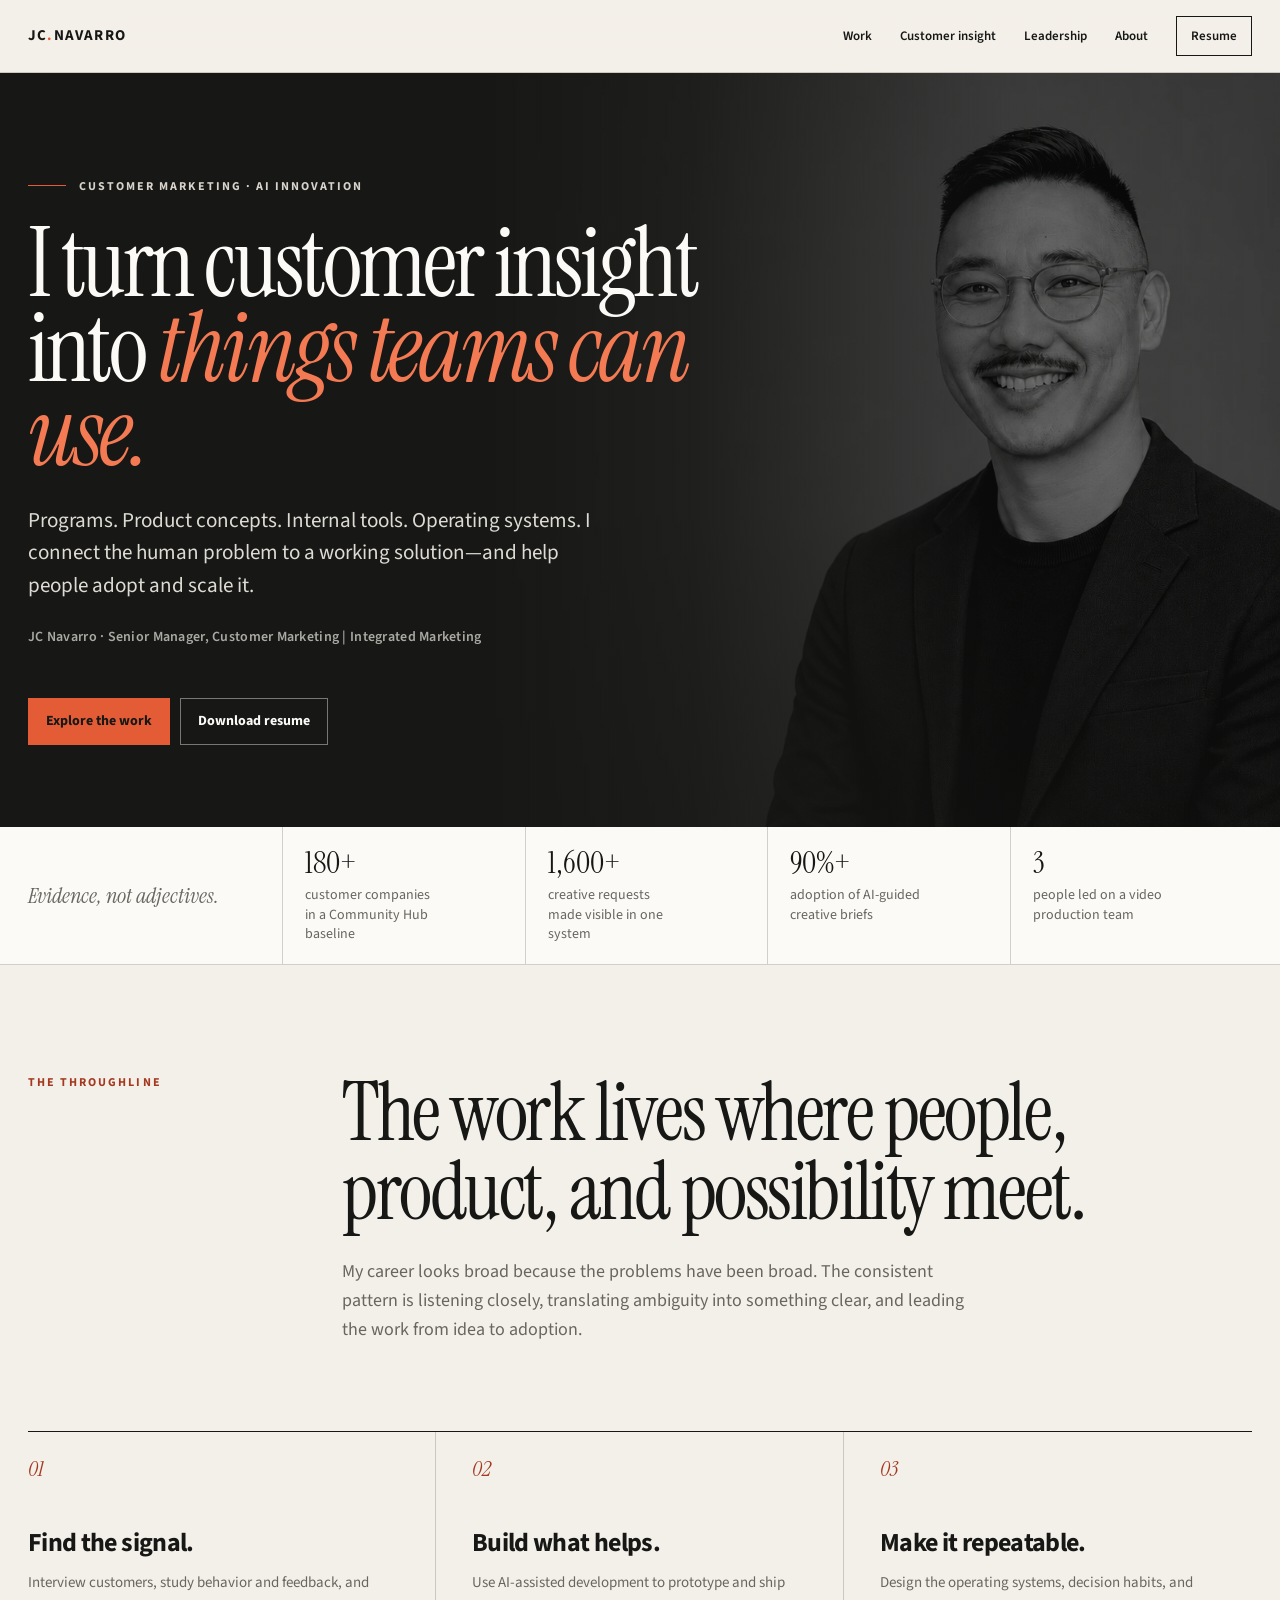
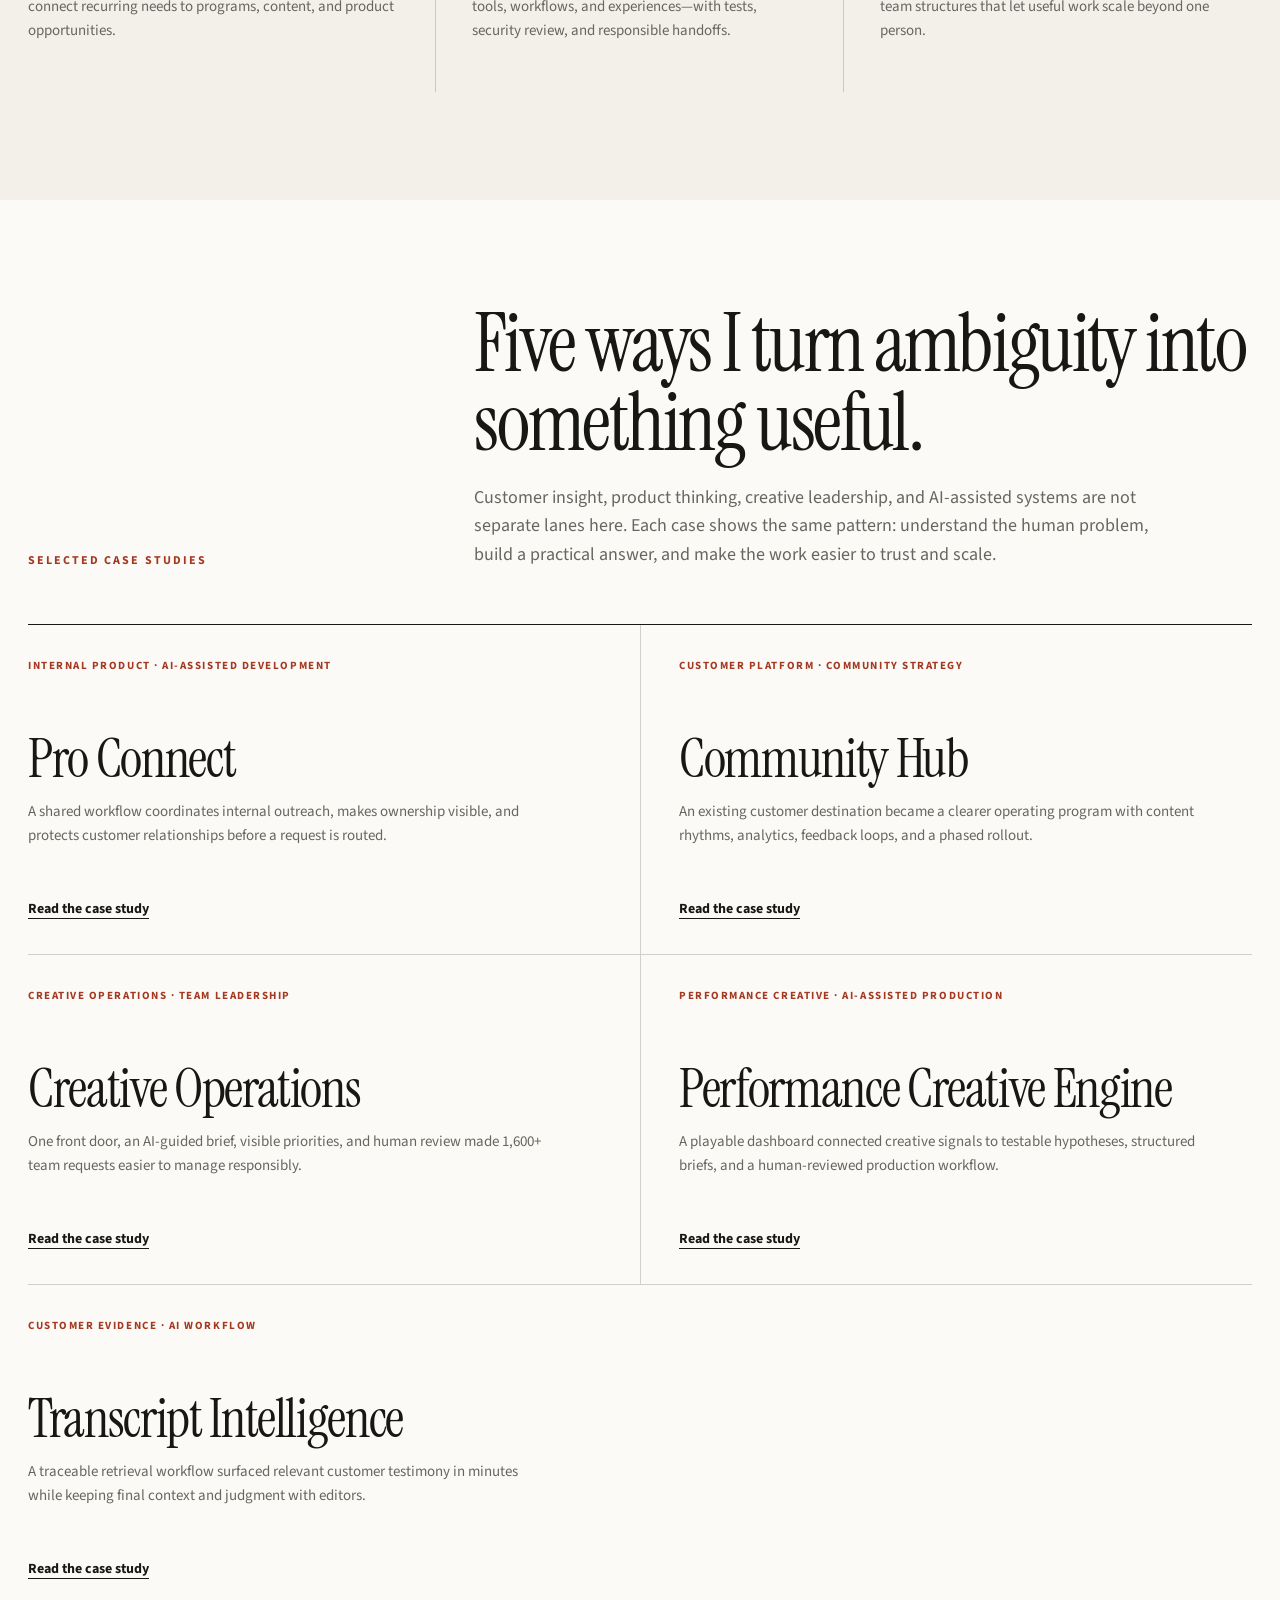
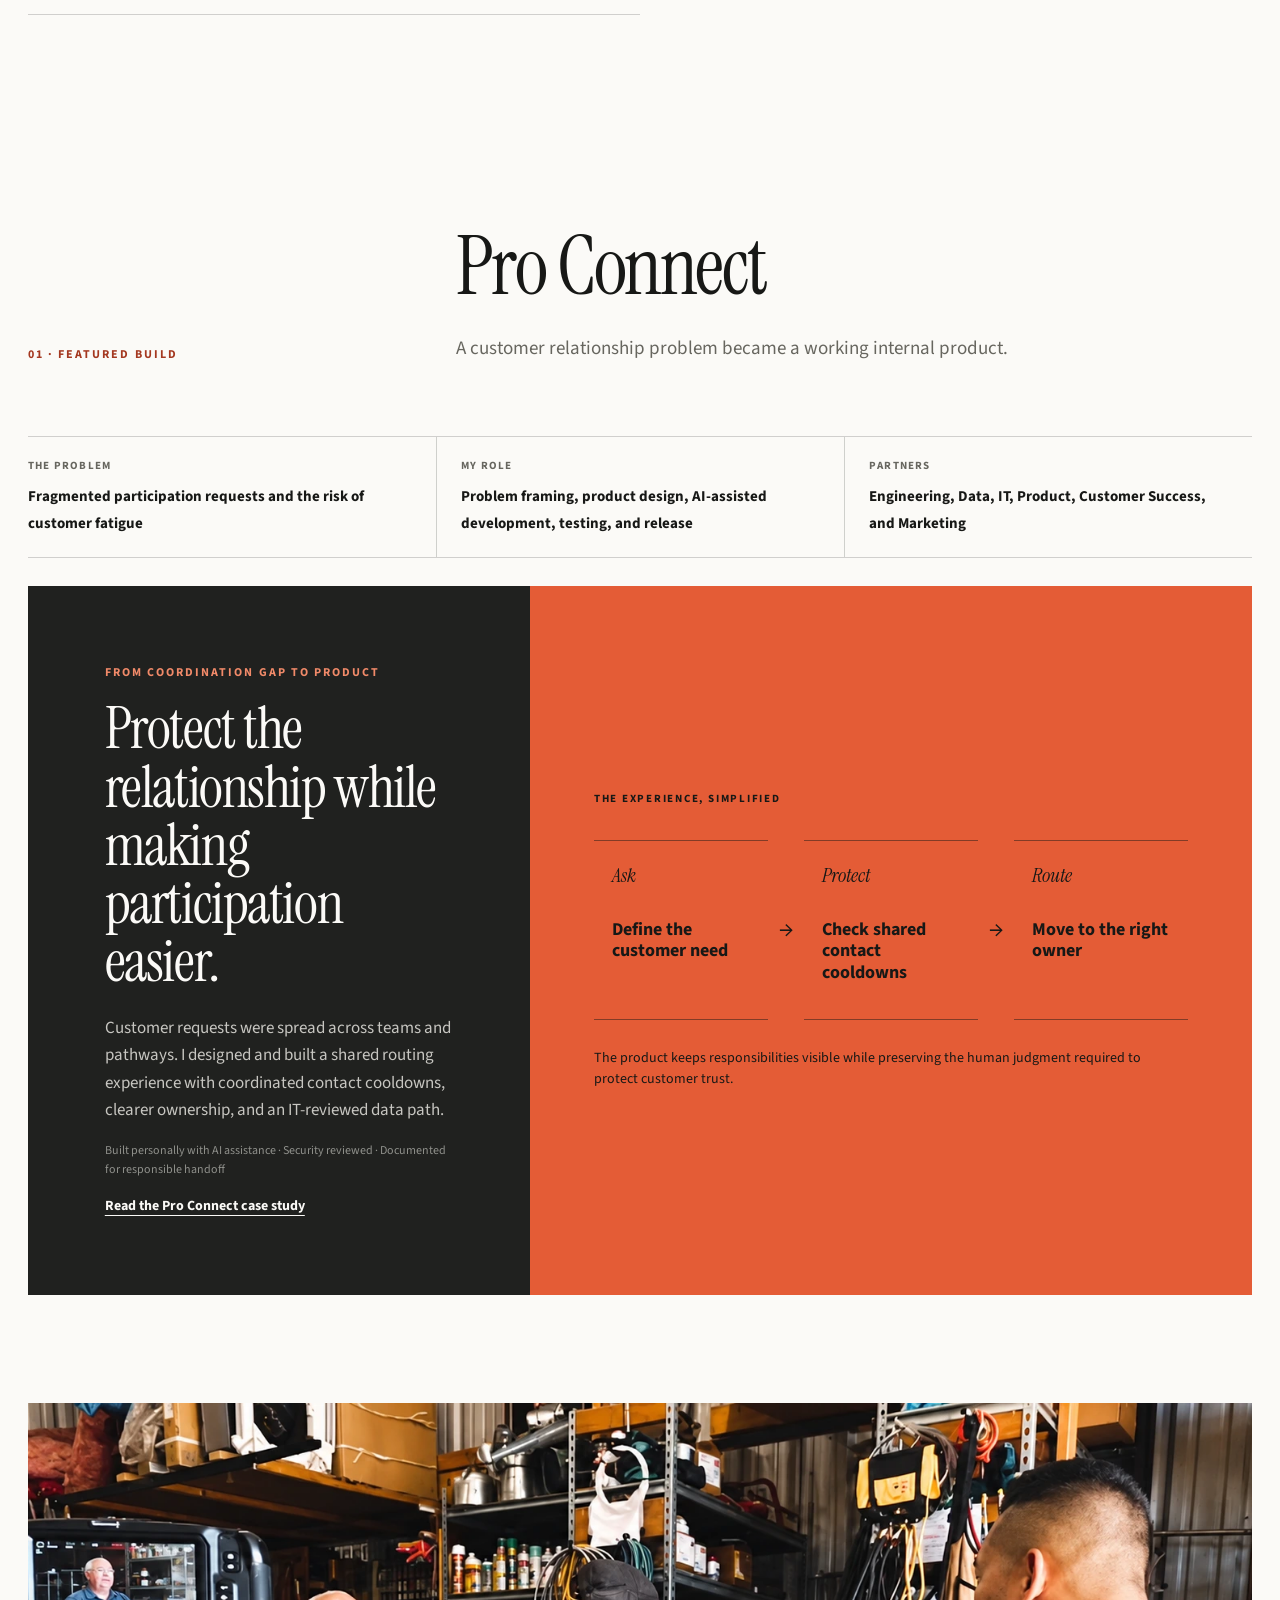
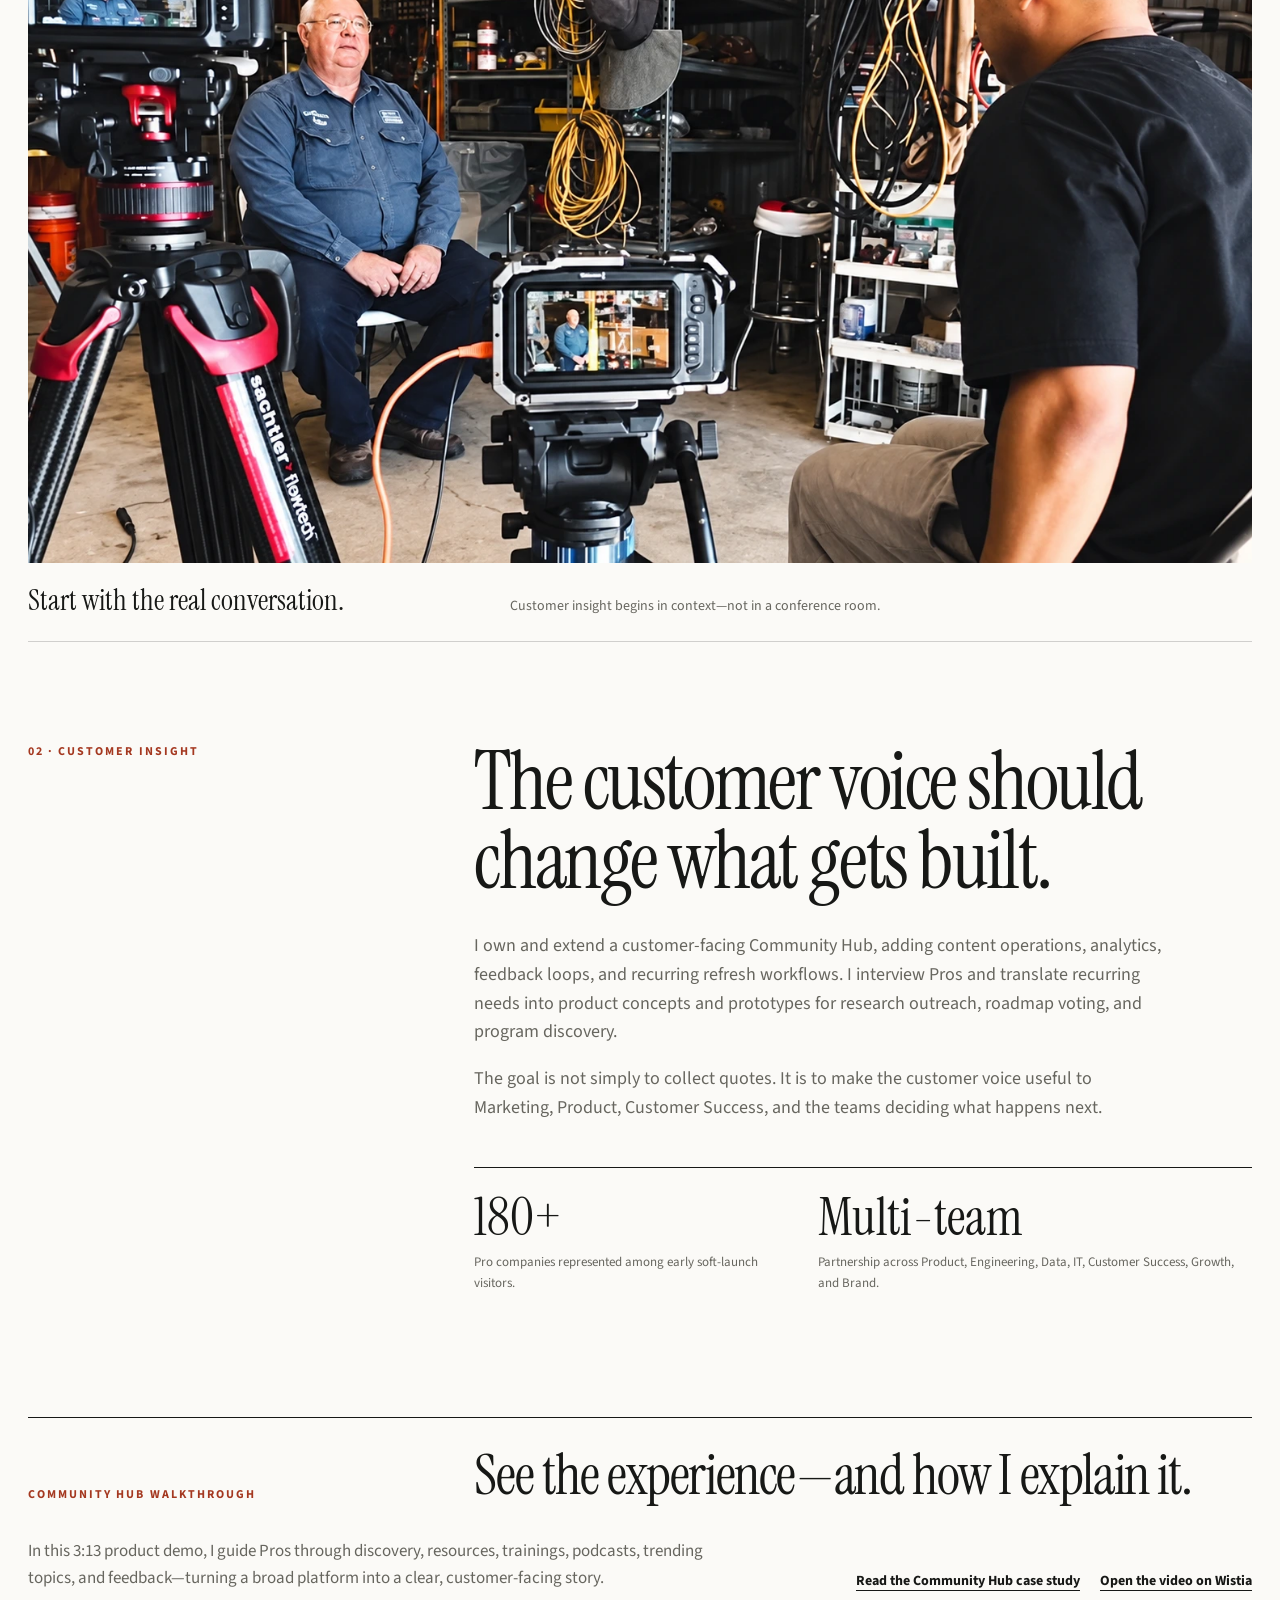
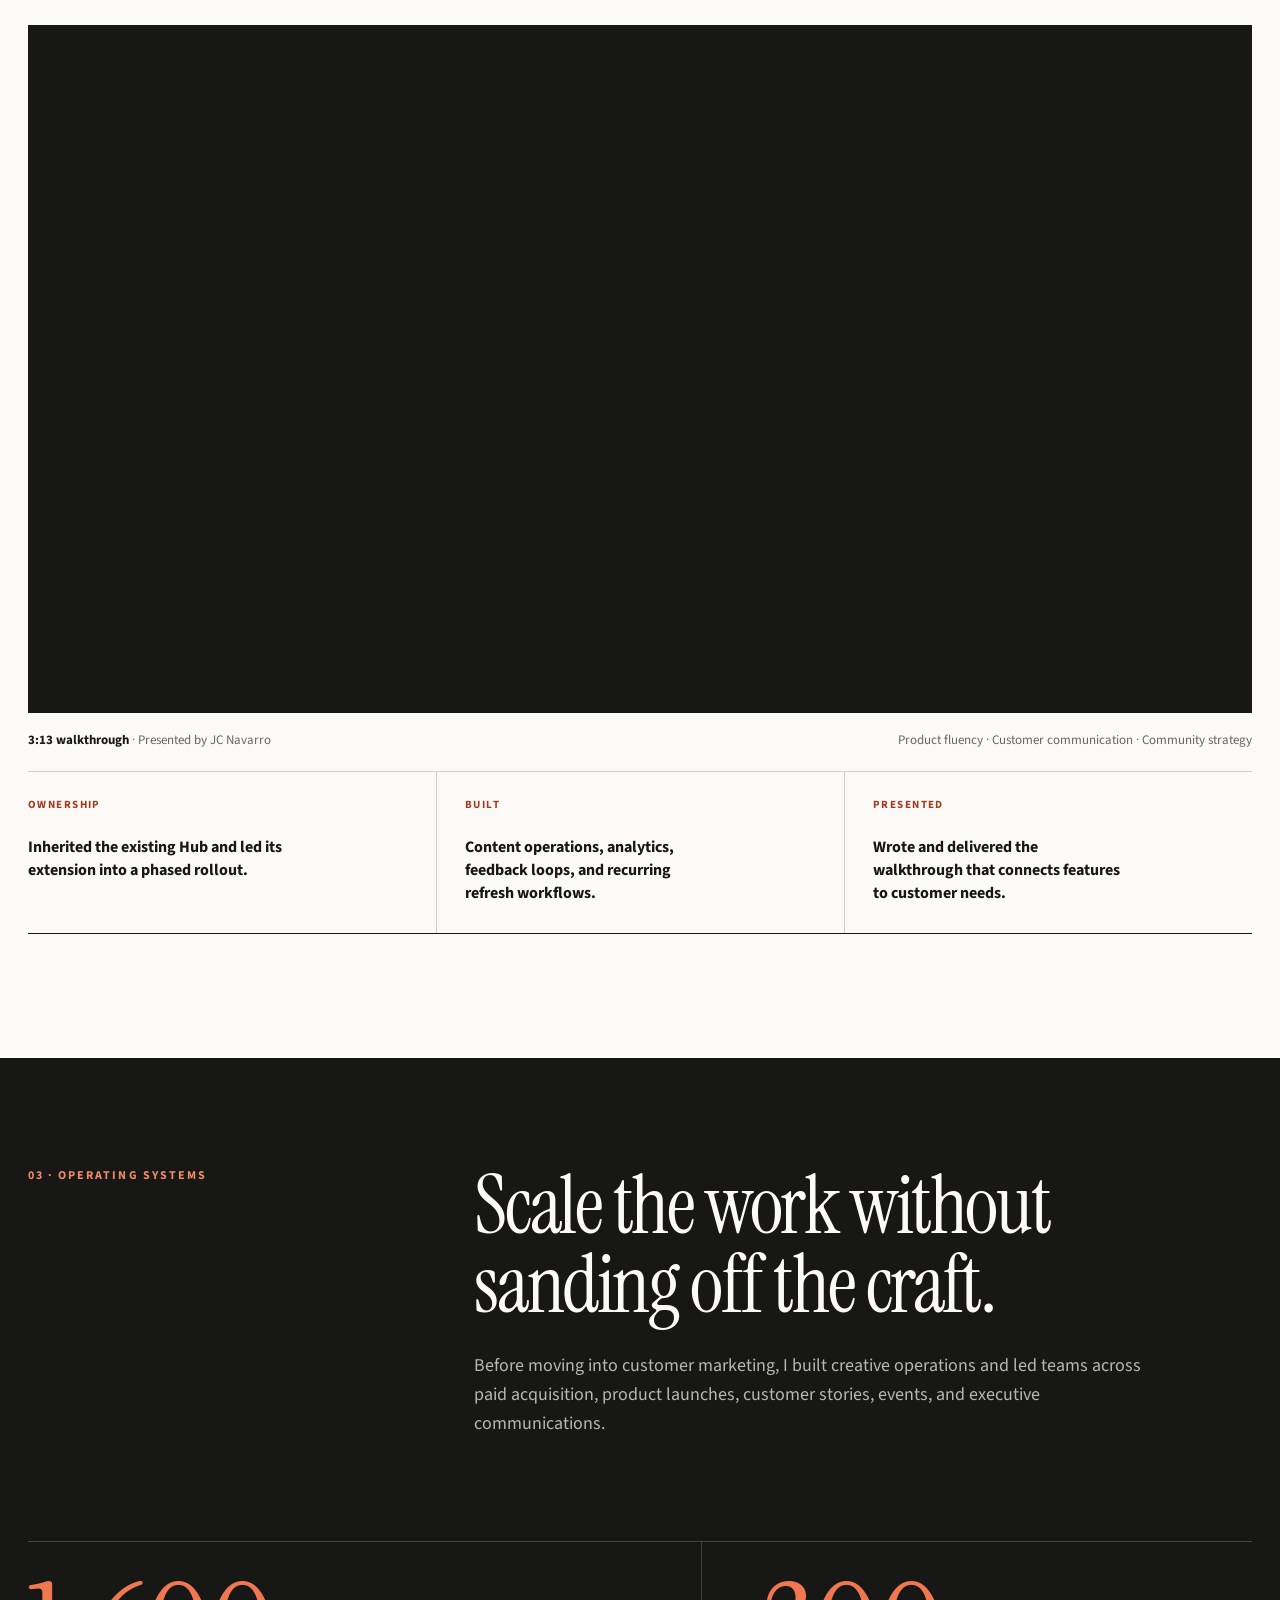
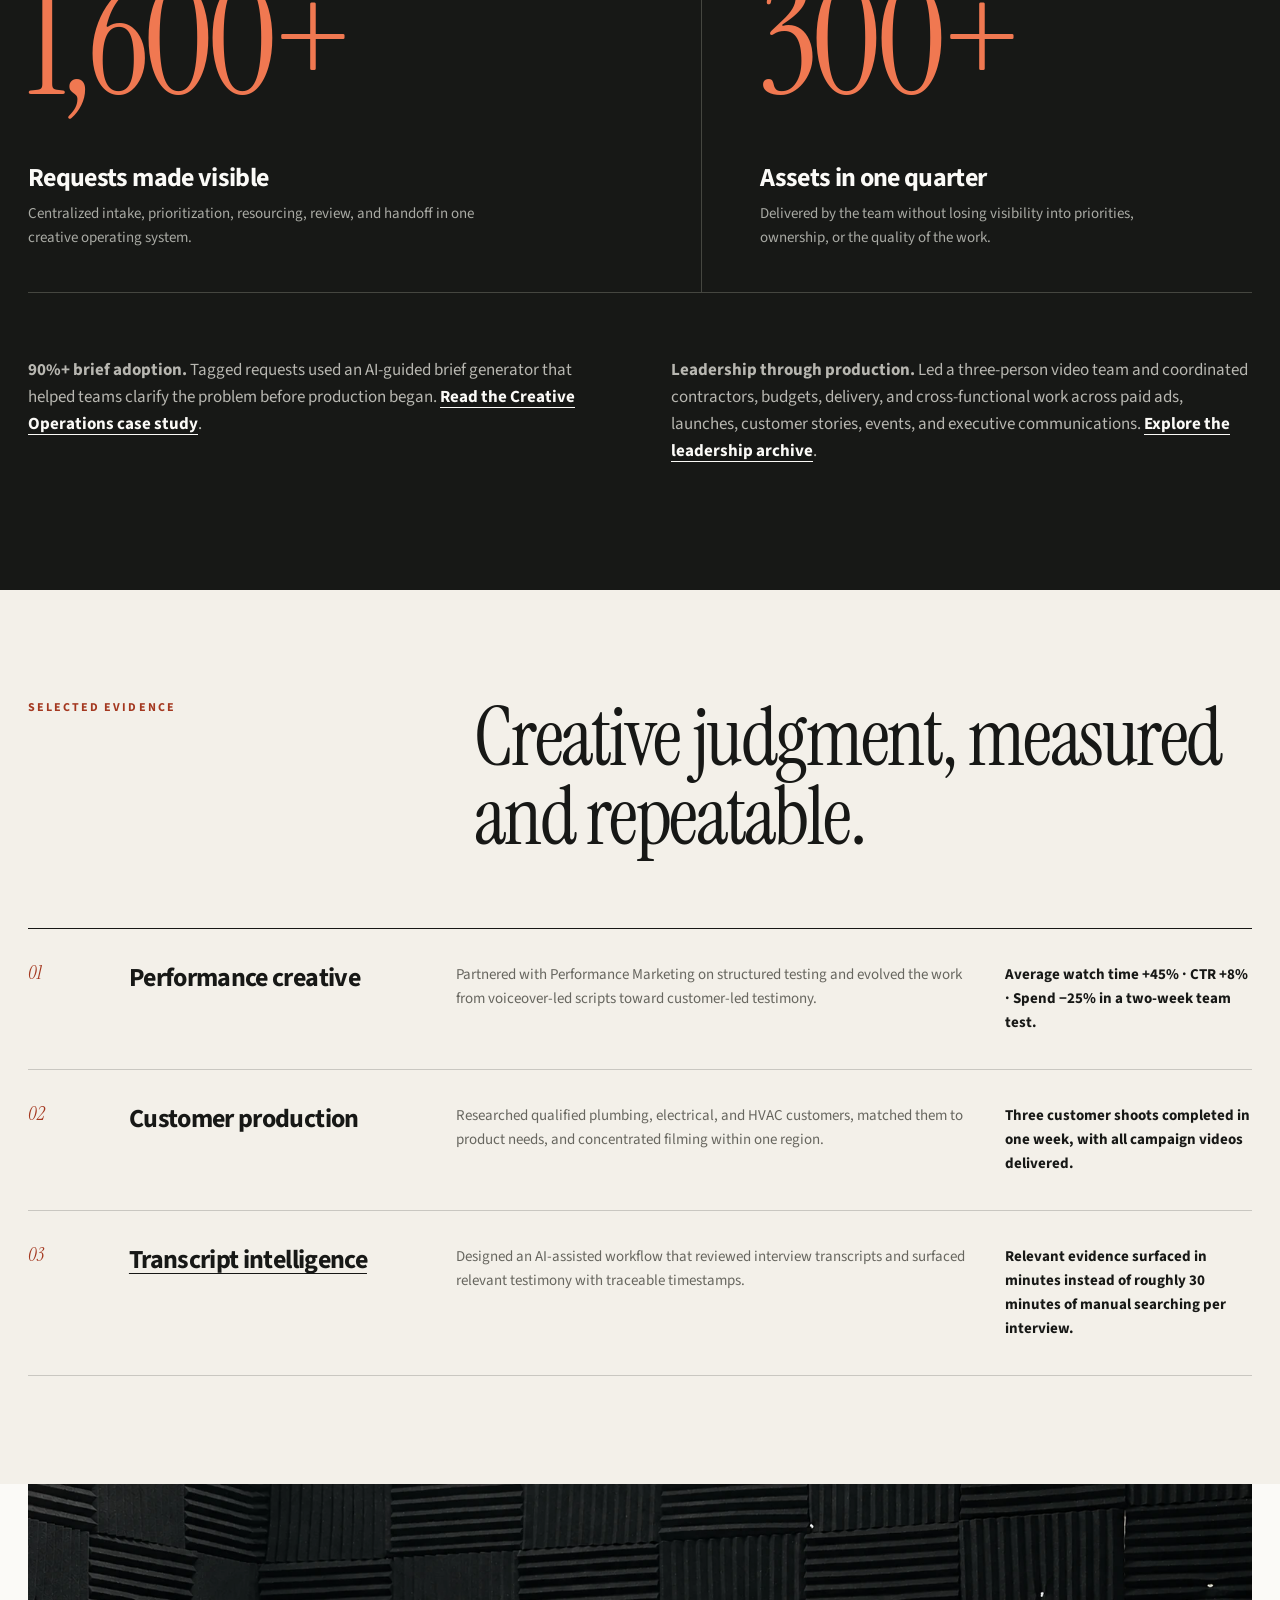
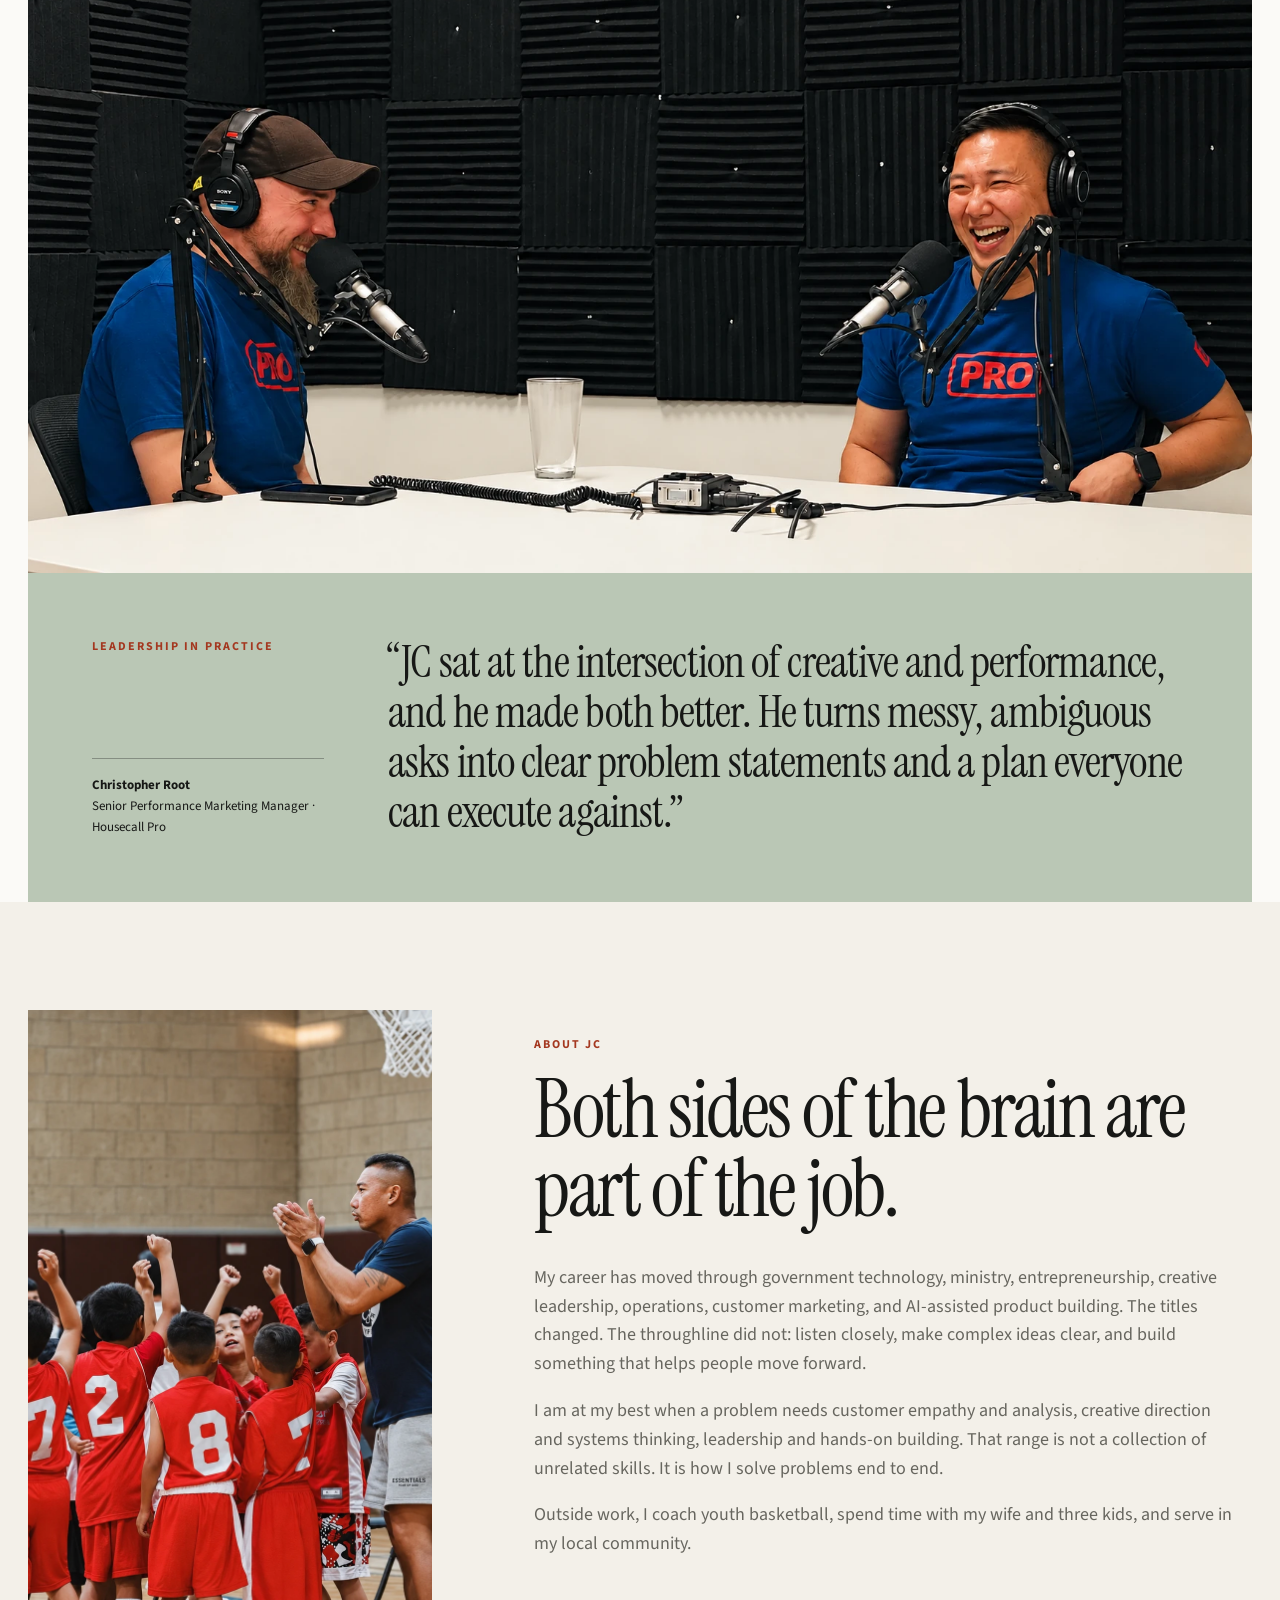
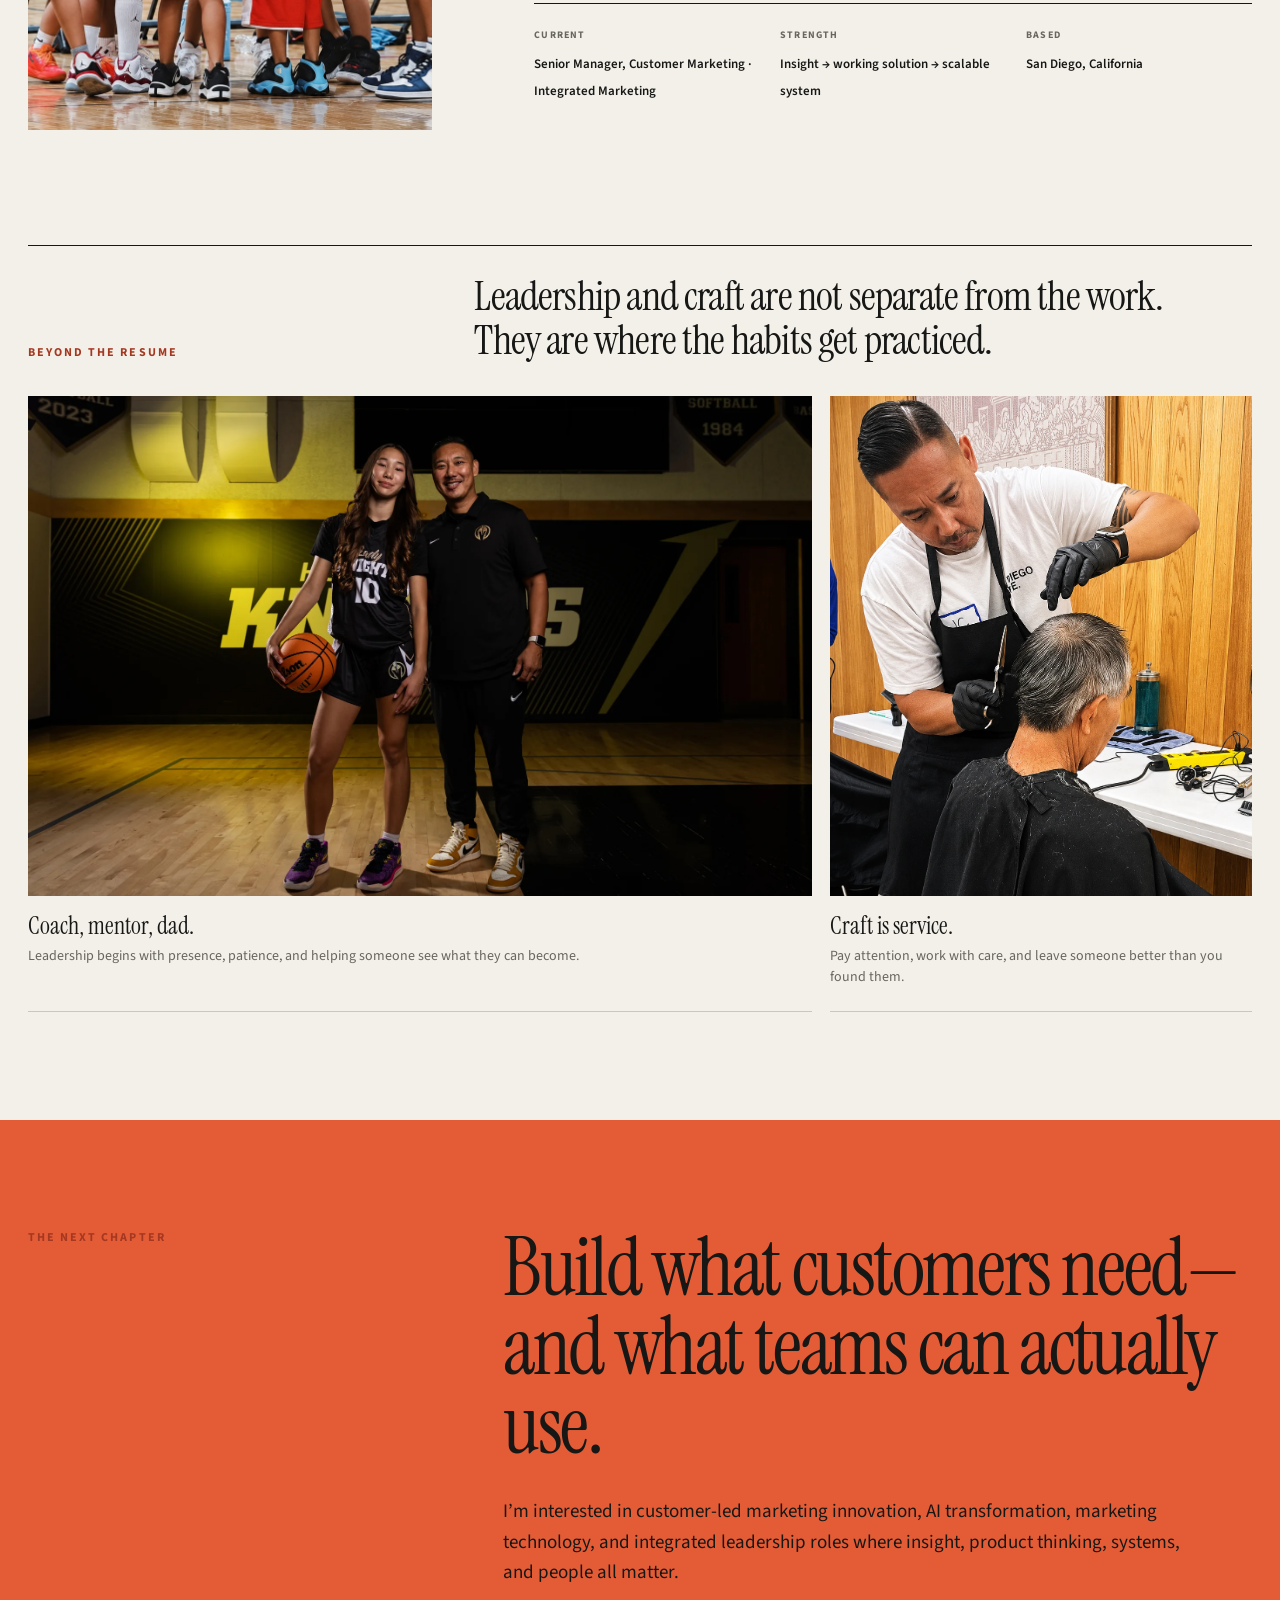
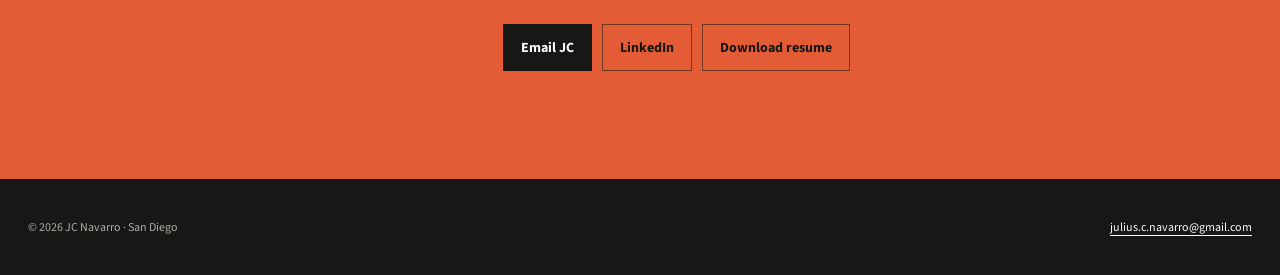
==== commit 27647884: "Use plain English resume labels" ====
--- a/index.html
+++ b/index.html
@@ -318,7 +318,7 @@
         <a href="#insight">Customer insight</a>
         <a href="#leadership">Leadership</a>
         <a href="#about">About</a>
-        <a class="resume-link" href="JC_Navarro_Resume.pdf" target="_blank" rel="noopener">Résumé</a>
+        <a class="resume-link" href="JC_Navarro_Resume.pdf" target="_blank" rel="noopener">Resume</a>
       </div>
     </nav>
   </header>
@@ -330,7 +330,7 @@
         <h1>I turn customer insight into <em>things teams can use.</em></h1>
         <p class="hero-intro">Programs. Product concepts. Internal tools. Operating systems. I connect the human problem to a working solution—and help people adopt and scale it.</p>
         <p class="hero-role">JC Navarro · Senior Manager, Customer Marketing | Integrated Marketing</p>
-        <div class="hero-actions"><a class="button primary" href="#work">Explore the work</a><a class="button" href="JC_Navarro_Resume.pdf" target="_blank" rel="noopener">Download résumé</a></div>
+        <div class="hero-actions"><a class="button primary" href="#work">Explore the work</a><a class="button" href="JC_Navarro_Resume.pdf" target="_blank" rel="noopener">Download resume</a></div>
       </div>
     </section>
     <div class="proof-line" aria-label="Selected impact"><div class="shell">
@@ -396,14 +396,14 @@
     <section class="section shell" id="about">
       <div class="about"><figure><img src="assets/jc-coaching-sharp.webp" alt="JC coaching a youth basketball team during a game" width="1086" height="1448" loading="lazy"></figure><div class="about-copy"><div class="eyebrow">About JC</div><h2>Both sides of the brain are part of the job.</h2><p>My career has moved through government technology, ministry, entrepreneurship, creative leadership, operations, customer marketing, and AI-assisted product building. The titles changed. The throughline did not: listen closely, make complex ideas clear, and build something that helps people move forward.</p><p>I am at my best when a problem needs customer empathy and analysis, creative direction and systems thinking, leadership and hands-on building. That range is not a collection of unrelated skills. It is how I solve problems end to end.</p><p>Outside work, I coach youth basketball, spend time with my wife and three kids, and serve in my local community.</p><div class="about-facts"><div><small>Current</small><span>Senior Manager, Customer Marketing · Integrated Marketing</span></div><div><small>Strength</small><span>Insight → working solution → scalable system</span></div><div><small>Based</small><span>San Diego, California</span></div></div></div></div>
       <div class="life-strip">
-        <div class="life-strip-head"><div class="eyebrow">Beyond the résumé</div><p>Leadership and craft are not separate from the work. They are where the habits get practiced.</p></div>
+        <div class="life-strip-head"><div class="eyebrow">Beyond the resume</div><p>Leadership and craft are not separate from the work. They are where the habits get practiced.</p></div>
         <div class="life-gallery">
           <figure class="life-card life-card-wide"><img src="assets/jc-aliyah-basketball.webp" alt="JC Navarro standing beside a youth basketball player after a team portrait" width="1800" height="1201" loading="lazy"><figcaption><strong>Coach, mentor, dad.</strong><span>Leadership begins with presence, patience, and helping someone see what they can become.</span></figcaption></figure>
           <figure class="life-card life-card-haircut"><img src="assets/jc-cutting-hair-sharp.webp" alt="JC Navarro carefully cutting a man's hair" width="1087" height="1447" loading="lazy"><figcaption><strong>Craft is service.</strong><span>Pay attention, work with care, and leave someone better than you found them.</span></figcaption></figure>
         </div>
       </div>
     </section>
-    <section class="section closing" id="contact"><div class="closing-grid shell"><div class="eyebrow">The next chapter</div><div><h2>Build what customers need—and what teams can actually use.</h2><p class="closing-copy">I’m interested in customer-led marketing innovation, AI transformation, marketing technology, and integrated leadership roles where insight, product thinking, systems, and people all matter.</p><div class="hero-actions"><a class="button primary" href="mailto:julius.c.navarro@gmail.com">Email JC</a><a class="button" href="https://www.linkedin.com/in/navarrojc/" target="_blank" rel="noopener noreferrer">LinkedIn</a><a class="button" href="JC_Navarro_Resume.pdf" download>Download résumé</a></div></div></div></section>
+    <section class="section closing" id="contact"><div class="closing-grid shell"><div class="eyebrow">The next chapter</div><div><h2>Build what customers need—and what teams can actually use.</h2><p class="closing-copy">I’m interested in customer-led marketing innovation, AI transformation, marketing technology, and integrated leadership roles where insight, product thinking, systems, and people all matter.</p><div class="hero-actions"><a class="button primary" href="mailto:julius.c.navarro@gmail.com">Email JC</a><a class="button" href="https://www.linkedin.com/in/navarrojc/" target="_blank" rel="noopener noreferrer">LinkedIn</a><a class="button" href="JC_Navarro_Resume.pdf" download>Download resume</a></div></div></div></section>
   </main>
   <footer><div class="shell"><span>© 2026 JC Navarro · San Diego</span><span><a href="mailto:julius.c.navarro@gmail.com">julius.c.navarro@gmail.com</a></span></div></footer>
 </body>
